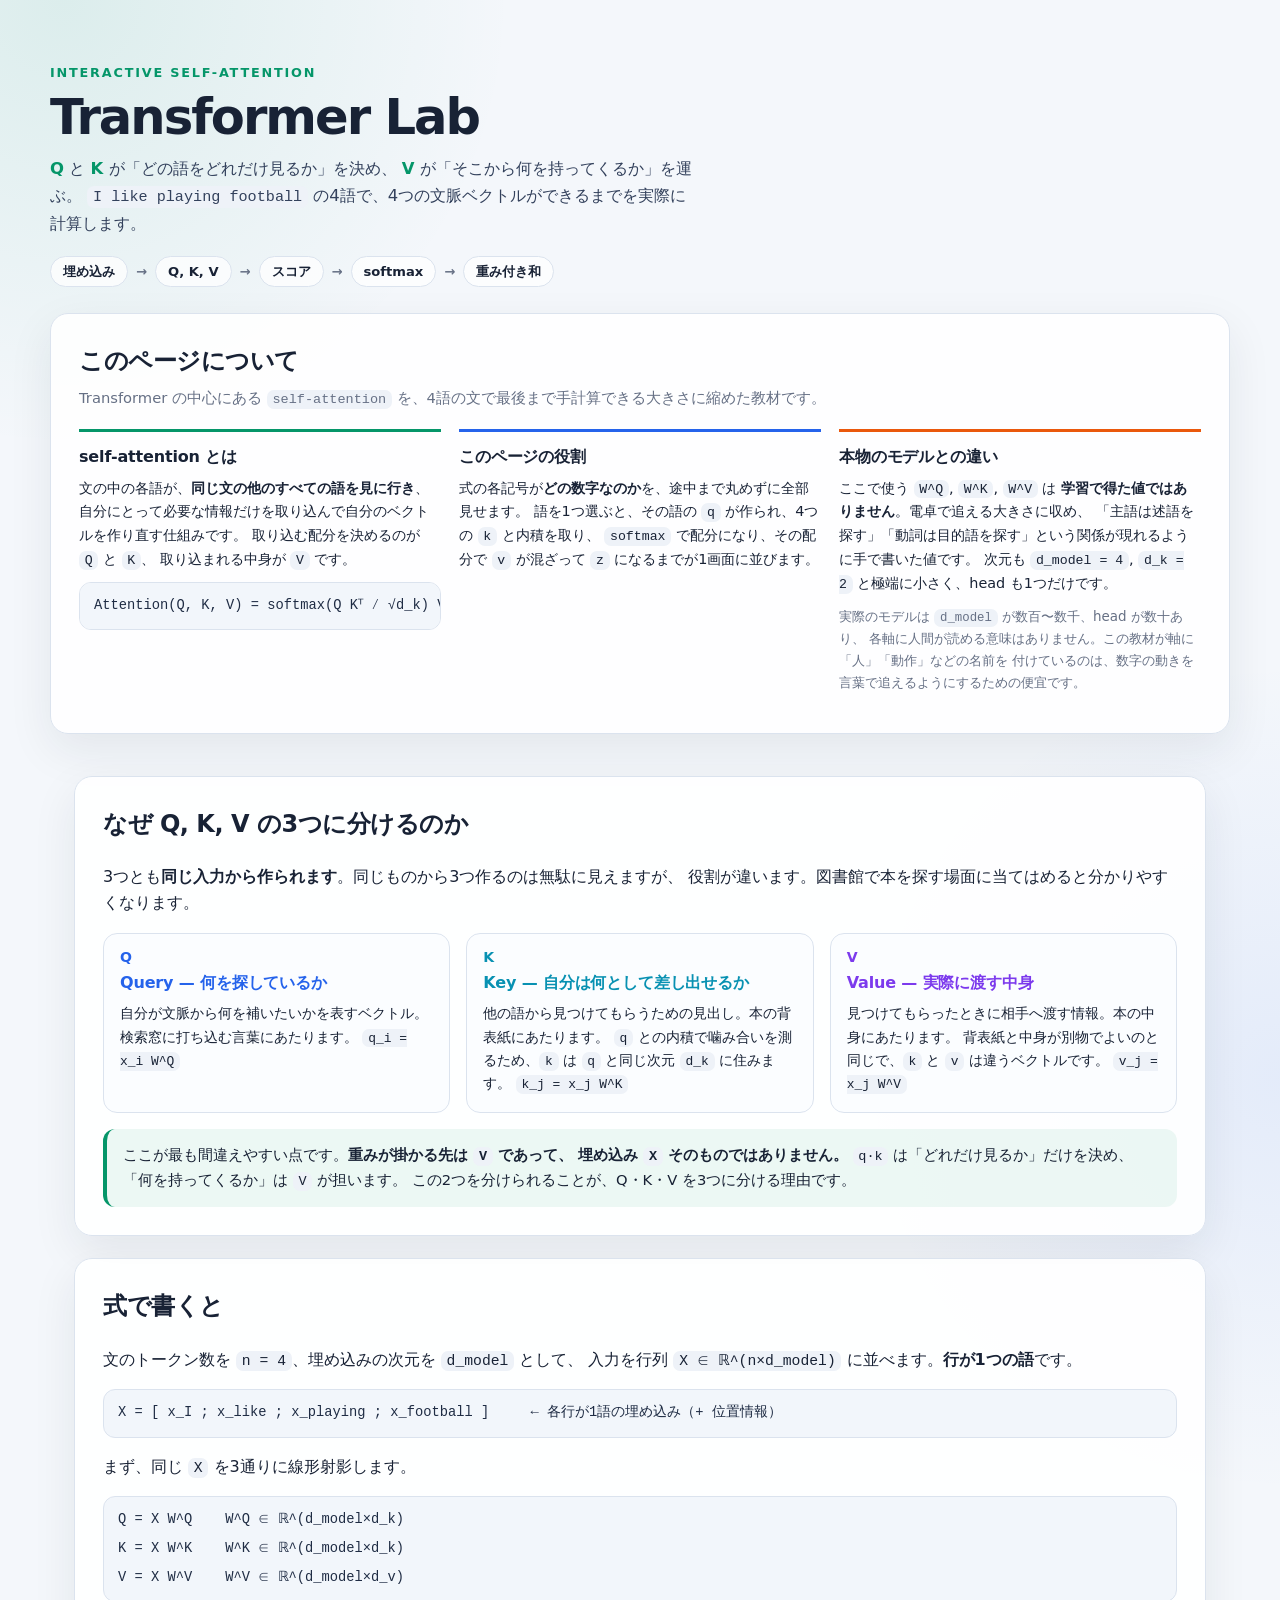
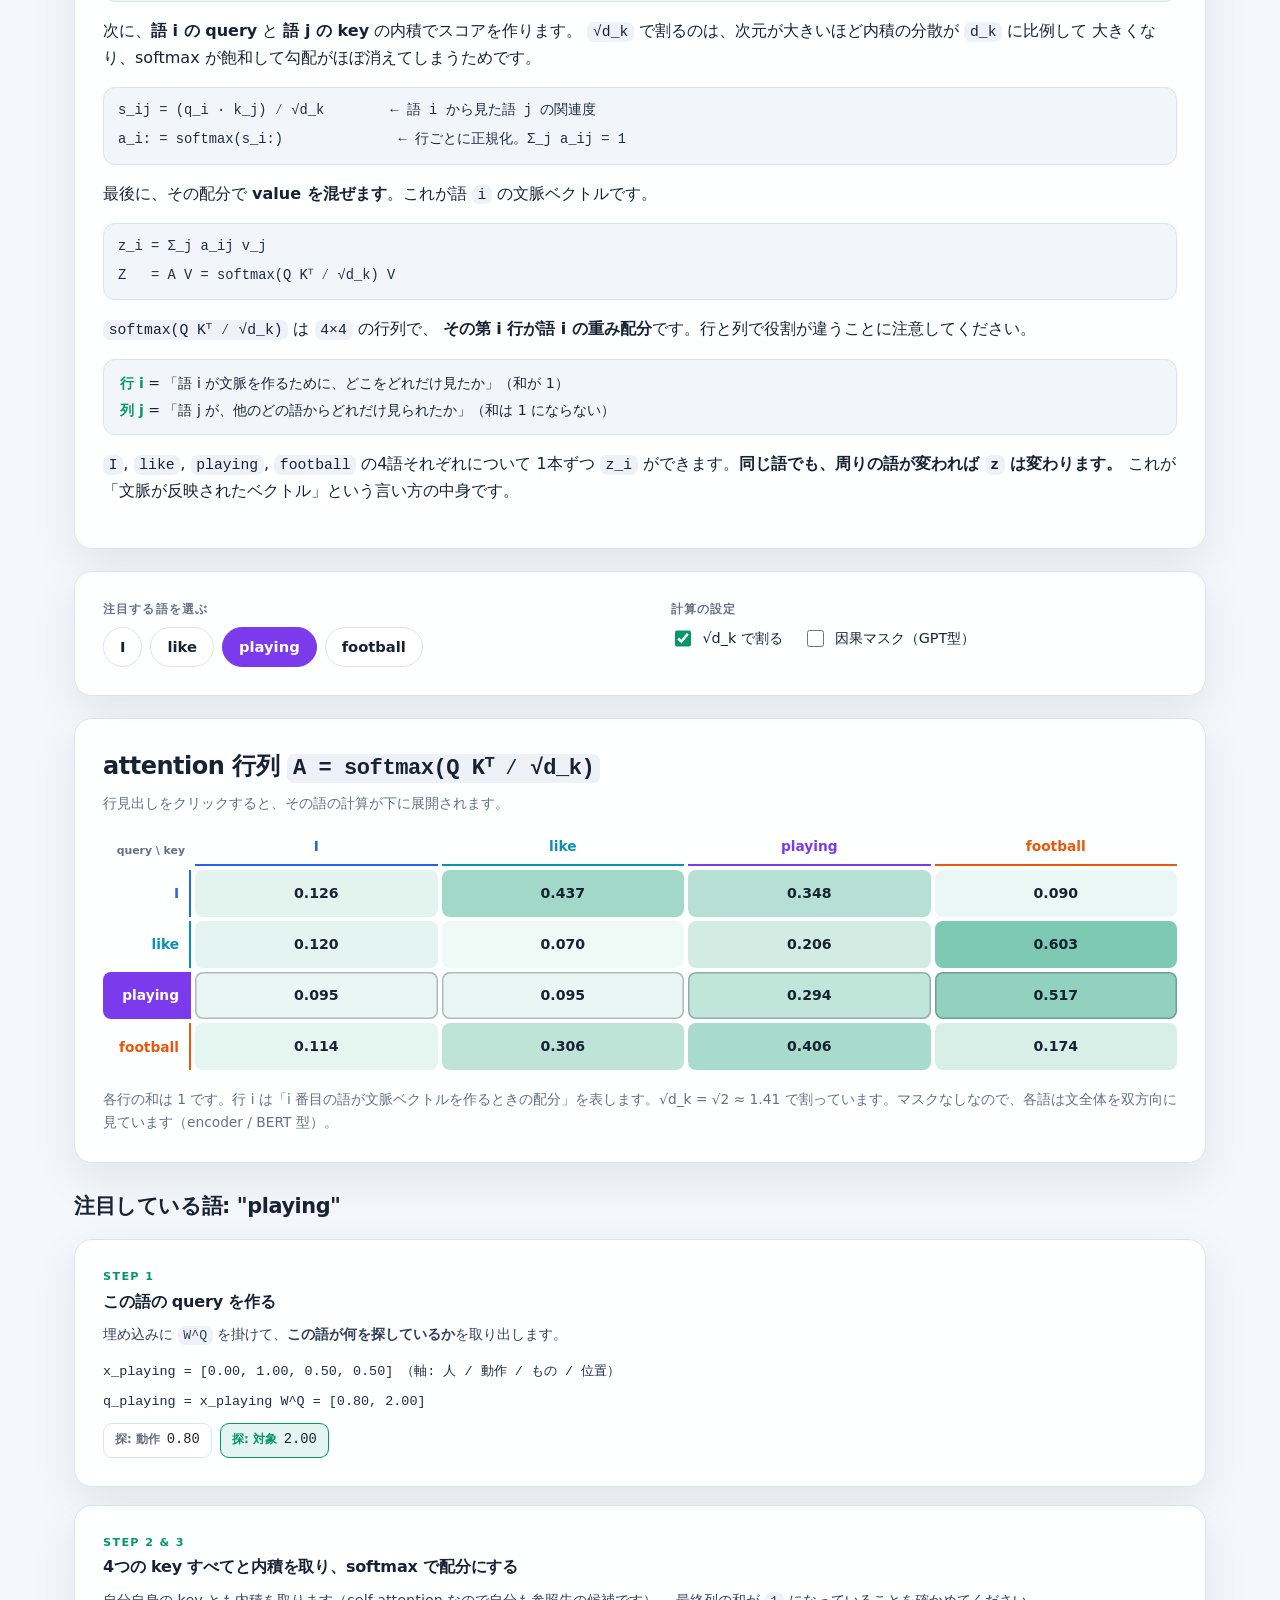
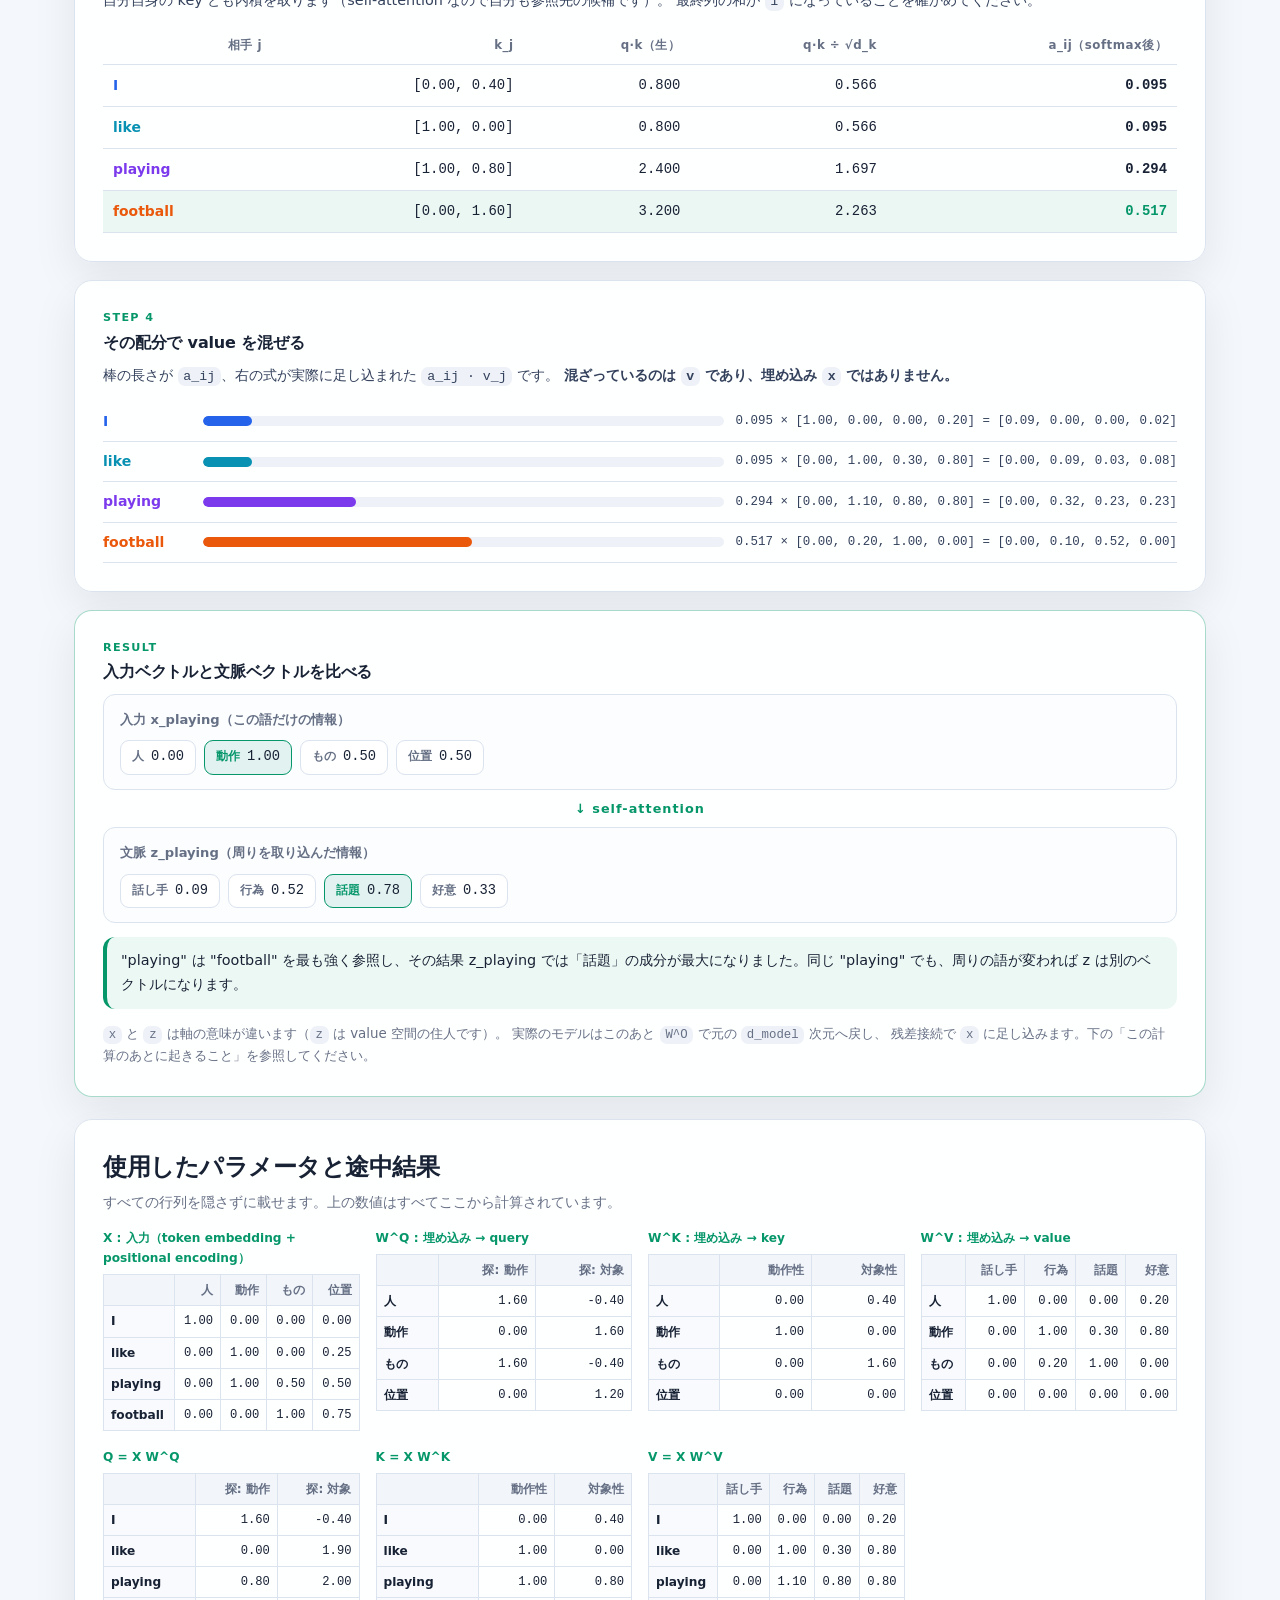
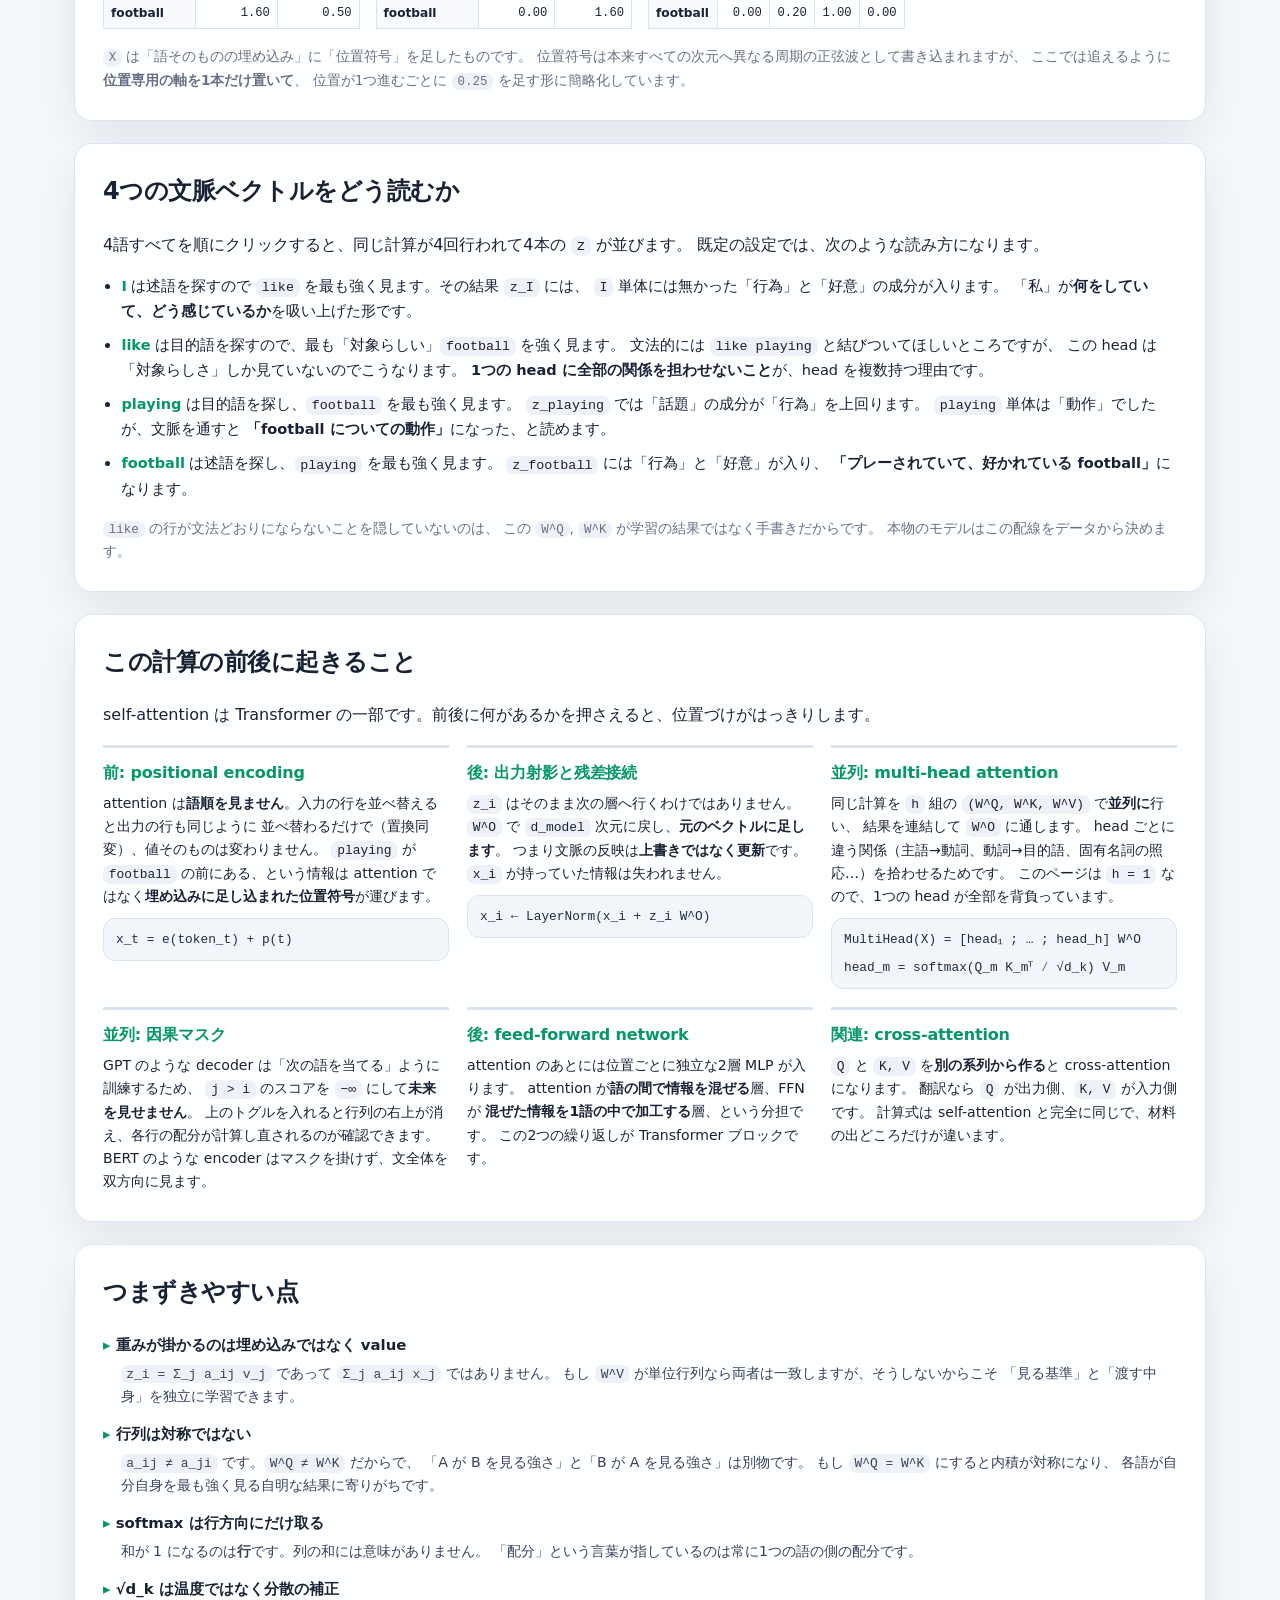
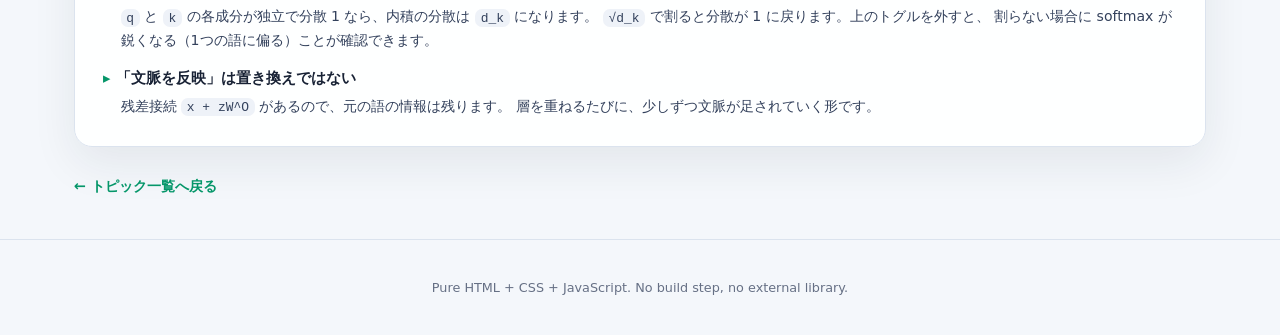
==== transformer-lab/index.html @ 5e6c008c "Create Transformer page" ====
<!doctype html>
<!--
  =============================================================================
  Transformer Lab — ページ構造
  =============================================================================

  【このファイルの目的】
    self-attention の解説文と、数値デモの静的な骨組みを定義する。
    数値・行列・計算はすべて app.js が持ち、このファイルには計算に関わる値を書かない。
    本文中の数式は記号だけを示し、具体的な数字は app.js が流し込む。

  【app.js との対応】
    次の id が app.js の ELEMENT_IDS から参照される。変更する場合は両方を直すこと。

        tokenButtons      注目する語を選ぶボタン列（app.js が生成）
        scaleToggle       √d_k で割るかどうかの切り替え
        maskToggle        因果マスク（GPT型）の切り替え
        attentionMatrix   4×4 の attention 行列
        matrixCaption     行列の読み方（トグルの状態で文面が変わる）
        focusHeadline     いま注目している語の見出し
        queryStep         STEP1 の内容
        scoreTableHead    STEP2/3 の表のうち、割るかどうかで文言が変わる列見出し
        scoreTableBody    STEP2/3 の表の中身
        valueMixing       STEP4 の value 合成
        vectorCompare     入力ベクトルと文脈ベクトルの比較
        resultReading     結果の読み方の1文
        parameterTables   使用したすべての行列の表

  【数式の書き方の規約】
    外部ライブラリを使わない方針のため、KaTeX や MathJax は読み込まない。
    数式は Unicode の添字と <code> で表す。上付きの Q/K/V は W^Q のように
    キャレット記法で書く（Unicode に上付き Q が無いため）。

  【トークン化についての断り】
    実際のトークナイザは "I like playing football." を5トークン以上に分割する
    （句点も1トークン、語によってはサブワードに割れる）。このページは
    self-attention の計算だけに集中するため、4語のトークン列に簡略化している。
  =============================================================================
-->
<html lang="ja">
<head>
  <meta charset="utf-8" />
  <meta name="viewport" content="width=device-width, initial-scale=1" />
  <meta name="description" content="Transformer の self-attention を、I like playing football の4語で Q・K・V から文脈ベクトルまで実際に数値計算して追う教材" />
  <title>Transformer Lab</title>
  <link rel="stylesheet" href="style.css" />
</head>
<body>
  <header class="hero">
    <div class="hero-inner">
      <p class="eyebrow">Interactive Self-Attention</p>
      <h1>Transformer Lab</h1>
      <p class="lead">
        <strong>Q</strong> と <strong>K</strong> が「どの語をどれだけ見るか」を決め、
        <strong>V</strong> が「そこから何を持ってくるか」を運ぶ。
        <code>I like playing football</code> の4語で、4つの文脈ベクトルができるまでを実際に計算します。
      </p>
      <div class="concept-chain" aria-label="計算の流れ">
        <span>埋め込み</span><b>→</b><span>Q, K, V</span><b>→</b><span>スコア</span><b>→</b><span>softmax</span><b>→</b><span>重み付き和</span>
      </div>

      <!--
        このページの位置づけを最初に示す枠。self-attention の定義・本デモの役割・
        本物のモデルとの差（重みが学習済みでないこと）の3点で構成する。
      -->
      <section class="intro card" aria-label="このページについて">
        <h2>このページについて</h2>
        <p class="intro-sub">Transformer の中心にある <code>self-attention</code> を、4語の文で最後まで手計算できる大きさに縮めた教材です。</p>

        <div class="intro-grid">
          <article class="intro-item intro-what">
            <h3>self-attention とは</h3>
            <p>
              文の中の各語が、<strong>同じ文の他のすべての語を見に行き</strong>、
              自分にとって必要な情報だけを取り込んで自分のベクトルを作り直す仕組みです。
              取り込む配分を決めるのが <code>Q</code> と <code>K</code>、
              取り込まれる中身が <code>V</code> です。
            </p>
            <div class="intro-formula">
              <code>Attention(Q, K, V) = softmax(Q Kᵀ ⁄ √d_k) V</code>
            </div>
          </article>

          <article class="intro-item intro-role">
            <h3>このページの役割</h3>
            <p>
              式の各記号が<strong>どの数字なのか</strong>を、途中まで丸めずに全部見せます。
              語を1つ選ぶと、その語の <code>q</code> が作られ、4つの <code>k</code> と内積を取り、
              <code>softmax</code> で配分になり、その配分で <code>v</code> が混ざって
              <code>z</code> になるまでが1画面に並びます。
            </p>
          </article>

          <article class="intro-item intro-caveat">
            <h3>本物のモデルとの違い</h3>
            <p>
              ここで使う <code>W^Q</code>, <code>W^K</code>, <code>W^V</code> は
              <strong>学習で得た値ではありません</strong>。電卓で追える大きさに収め、
              「主語は述語を探す」「動詞は目的語を探す」という関係が現れるように手で書いた値です。
              次元も <code>d_model = 4</code>, <code>d_k = 2</code> と極端に小さく、head も1つだけです。
            </p>
            <p class="intro-note">
              実際のモデルは <code>d_model</code> が数百〜数千、head が数十あり、
              各軸に人間が読める意味はありません。この教材が軸に「人」「動作」などの名前を
              付けているのは、数字の動きを言葉で追えるようにするための便宜です。
            </p>
          </article>
        </div>
      </section>
    </div>
  </header>

  <main class="layout">

    <!-- ================================================================
         1. Q, K, V を3つに分ける理由
         ================================================================ -->
    <section class="card section-qkv">
      <h2>なぜ Q, K, V の3つに分けるのか</h2>
      <p>
        3つとも<strong>同じ入力から作られます</strong>。同じものから3つ作るのは無駄に見えますが、
        役割が違います。図書館で本を探す場面に当てはめると分かりやすくなります。
      </p>
      <div class="role-grid">
        <article class="role role-q">
          <p class="role-symbol">Q</p>
          <h3>Query — 何を探しているか</h3>
          <p>
            自分が文脈から何を補いたいかを表すベクトル。検索窓に打ち込む言葉にあたります。
            <code>q_i = x_i W^Q</code>
          </p>
        </article>
        <article class="role role-k">
          <p class="role-symbol">K</p>
          <h3>Key — 自分は何として差し出せるか</h3>
          <p>
            他の語から見つけてもらうための見出し。本の背表紙にあたります。
            <code>q</code> との内積で噛み合いを測るため、<code>k</code> は <code>q</code> と同じ次元 <code>d_k</code> に住みます。
            <code>k_j = x_j W^K</code>
          </p>
        </article>
        <article class="role role-v">
          <p class="role-symbol">V</p>
          <h3>Value — 実際に渡す中身</h3>
          <p>
            見つけてもらったときに相手へ渡す情報。本の中身にあたります。
            背表紙と中身が別物でよいのと同じで、<code>k</code> と <code>v</code> は違うベクトルです。
            <code>v_j = x_j W^V</code>
          </p>
        </article>
      </div>
      <div class="callout callout-key">
        <p>
          ここが最も間違えやすい点です。<strong>重みが掛かる先は <code>V</code> であって、
          埋め込み <code>X</code> そのものではありません。</strong>
          <code>q·k</code> は「どれだけ見るか」だけを決め、「何を持ってくるか」は <code>V</code> が担います。
          この2つを分けられることが、Q・K・V を3つに分ける理由です。
        </p>
      </div>
    </section>

    <!-- ================================================================
         2. 数式
         ================================================================ -->
    <section class="card section-math">
      <h2>式で書くと</h2>
      <p>
        文のトークン数を <code>n = 4</code>、埋め込みの次元を <code>d_model</code> として、
        入力を行列 <code>X ∈ ℝ^(n×d_model)</code> に並べます。<strong>行が1つの語</strong>です。
      </p>
      <div class="formula-block">
        <code>X = [ x_I ; x_like ; x_playing ; x_football ]     ← 各行が1語の埋め込み（+ 位置情報）</code>
      </div>

      <p>まず、同じ <code>X</code> を3通りに線形射影します。</p>
      <div class="formula-block">
        <code>Q = X W^Q    W^Q ∈ ℝ^(d_model×d_k)</code>
        <code>K = X W^K    W^K ∈ ℝ^(d_model×d_k)</code>
        <code>V = X W^V    W^V ∈ ℝ^(d_model×d_v)</code>
      </div>

      <p>
        次に、<strong>語 i の query</strong> と <strong>語 j の key</strong> の内積でスコアを作ります。
        <code>√d_k</code> で割るのは、次元が大きいほど内積の分散が <code>d_k</code> に比例して
        大きくなり、softmax が飽和して勾配がほぼ消えてしまうためです。
      </p>
      <div class="formula-block">
        <code>s_ij = (q_i · k_j) ⁄ √d_k        ← 語 i から見た語 j の関連度</code>
        <code>a_i: = softmax(s_i:)              ← 行ごとに正規化。Σ_j a_ij = 1</code>
      </div>

      <p>
        最後に、その配分で <strong>value を混ぜます</strong>。これが語 <code>i</code> の文脈ベクトルです。
      </p>
      <div class="formula-block">
        <code>z_i = Σ_j a_ij v_j</code>
        <code>Z   = A V = softmax(Q Kᵀ ⁄ √d_k) V</code>
      </div>

      <p>
        <code>softmax(Q Kᵀ ⁄ √d_k)</code> は <code>4×4</code> の行列で、
        <strong>その第 i 行が語 i の重み配分</strong>です。行と列で役割が違うことに注意してください。
      </p>
      <div class="orientation-note">
        <p><b>行 i</b> = 「語 i が文脈を作るために、どこをどれだけ見たか」（和が 1）</p>
        <p><b>列 j</b> = 「語 j が、他のどの語からどれだけ見られたか」（和は 1 にならない）</p>
      </div>
      <p>
        <code>I</code>, <code>like</code>, <code>playing</code>, <code>football</code> の4語それぞれについて
        1本ずつ <code>z_i</code> ができます。<strong>同じ語でも、周りの語が変われば <code>z</code> は変わります。</strong>
        これが「文脈が反映されたベクトル」という言い方の中身です。
      </p>
    </section>

    <!-- ================================================================
         3. 数値デモ本体
         ================================================================ -->
    <section class="lab-section" aria-label="数値デモ">
      <div class="lab-toolbar card">
        <div class="toolbar-block">
          <p class="toolbar-label">注目する語を選ぶ</p>
          <div class="token-picker" id="tokenButtons" role="group" aria-label="注目する語"></div>
        </div>
        <div class="toolbar-block">
          <p class="toolbar-label">計算の設定</p>
          <div class="switches">
            <!-- 既定は「割る」。app.js の state.useScaling と一致させておく。 -->
            <label class="switch">
              <input type="checkbox" id="scaleToggle" checked />
              <span>√d_k で割る</span>
            </label>
            <label class="switch">
              <input type="checkbox" id="maskToggle" />
              <span>因果マスク（GPT型）</span>
            </label>
          </div>
        </div>
      </div>

      <section class="card matrix-card">
        <div class="card-header">
          <h2>attention 行列 <code>A = softmax(Q Kᵀ ⁄ √d_k)</code></h2>
          <p>行見出しをクリックすると、その語の計算が下に展開されます。</p>
        </div>
        <div class="matrix-scroll">
          <div class="matrix" id="attentionMatrix" aria-label="attention 重み行列。行が query 側の語、列が key 側の語。"></div>
        </div>
        <p class="matrix-caption" id="matrixCaption"></p>
      </section>

      <h2 class="focus-headline" id="focusHeadline"></h2>

      <div class="steps">
        <article class="card step">
          <p class="step-number">STEP 1</p>
          <h3>この語の query を作る</h3>
          <p class="step-lead">埋め込みに <code>W^Q</code> を掛けて、<strong>この語が何を探しているか</strong>を取り出します。</p>
          <div id="queryStep"></div>
        </article>

        <article class="card step">
          <p class="step-number">STEP 2 &amp; 3</p>
          <h3>4つの key すべてと内積を取り、softmax で配分にする</h3>
          <p class="step-lead">
            自分自身の key とも内積を取ります（self-attention なので自分も参照先の候補です）。
            最終列の和が <code>1</code> になっていることを確かめてください。
          </p>
          <div class="table-scroll">
            <table class="score-table">
              <thead>
                <tr>
                  <th scope="col">相手 j</th>
                  <th scope="col">k_j</th>
                  <th scope="col">q·k（生）</th>
                  <th scope="col" id="scoreTableHead">q·k ÷ √d_k</th>
                  <th scope="col">a_ij（softmax後）</th>
                </tr>
              </thead>
              <tbody id="scoreTableBody"></tbody>
            </table>
          </div>
        </article>

        <article class="card step">
          <p class="step-number">STEP 4</p>
          <h3>その配分で value を混ぜる</h3>
          <p class="step-lead">
            棒の長さが <code>a_ij</code>、右の式が実際に足し込まれた <code>a_ij · v_j</code> です。
            <strong>混ざっているのは <code>v</code> であり、埋め込み <code>x</code> ではありません。</strong>
          </p>
          <div id="valueMixing"></div>
        </article>

        <article class="card step step-result">
          <p class="step-number">RESULT</p>
          <h3>入力ベクトルと文脈ベクトルを比べる</h3>
          <div id="vectorCompare"></div>
          <p class="result-reading" id="resultReading"></p>
          <p class="step-note">
            <code>x</code> と <code>z</code> は軸の意味が違います（<code>z</code> は value 空間の住人です）。
            実際のモデルはこのあと <code>W^O</code> で元の <code>d_model</code> 次元へ戻し、
            残差接続で <code>x</code> に足し込みます。下の「この計算のあとに起きること」を参照してください。
          </p>
        </article>
      </div>

      <section class="card params-card">
        <div class="card-header">
          <h2>使用したパラメータと途中結果</h2>
          <p>すべての行列を隠さずに載せます。上の数値はすべてここから計算されています。</p>
        </div>
        <div id="parameterTables" class="param-tables"></div>
        <p class="params-note">
          <code>X</code> は「語そのものの埋め込み」に「位置符号」を足したものです。
          位置符号は本来すべての次元へ異なる周期の正弦波として書き込まれますが、
          ここでは追えるように<strong>位置専用の軸を1本だけ置いて</strong>、
          位置が1つ進むごとに <code>0.25</code> を足す形に簡略化しています。
        </p>
      </section>
    </section>

    <!-- ================================================================
         4. 4語ぶんの読み方
         ================================================================ -->
    <section class="card section-reading">
      <h2>4つの文脈ベクトルをどう読むか</h2>
      <p>
        4語すべてを順にクリックすると、同じ計算が4回行われて4本の <code>z</code> が並びます。
        既定の設定では、次のような読み方になります。
      </p>
      <ul class="reading-list">
        <li><b>I</b> は述語を探すので <code>like</code> を最も強く見ます。その結果 <code>z_I</code> には、
          <code>I</code> 単体には無かった「行為」と「好意」の成分が入ります。
          「私」が<strong>何をしていて、どう感じているか</strong>を吸い上げた形です。</li>
        <li><b>like</b> は目的語を探すので、最も「対象らしい」<code>football</code> を強く見ます。
          文法的には <code>like playing</code> と結びついてほしいところですが、
          この head は「対象らしさ」しか見ていないのでこうなります。
          <strong>1つの head に全部の関係を担わせないこと</strong>が、head を複数持つ理由です。</li>
        <li><b>playing</b> は目的語を探し、<code>football</code> を最も強く見ます。
          <code>z_playing</code> では「話題」の成分が「行為」を上回ります。
          <code>playing</code> 単体は「動作」でしたが、文脈を通すと
          <strong>「football についての動作」</strong>になった、と読めます。</li>
        <li><b>football</b> は述語を探し、<code>playing</code> を最も強く見ます。
          <code>z_football</code> には「行為」と「好意」が入り、
          <strong>「プレーされていて、好かれている football」</strong>になります。</li>
      </ul>
      <p class="reading-note">
        <code>like</code> の行が文法どおりにならないことを隠していないのは、
        この <code>W^Q</code>, <code>W^K</code> が学習の結果ではなく手書きだからです。
        本物のモデルはこの配線をデータから決めます。
      </p>
    </section>

    <!-- ================================================================
         5. 前後にあるもの
         ================================================================ -->
    <section class="card section-context">
      <h2>この計算の前後に起きること</h2>
      <p>self-attention は Transformer の一部です。前後に何があるかを押さえると、位置づけがはっきりします。</p>

      <div class="context-grid">
        <article class="context-item">
          <h3>前: positional encoding</h3>
          <p>
            attention は<strong>語順を見ません</strong>。入力の行を並べ替えると出力の行も同じように
            並べ替わるだけで（置換同変）、値そのものは変わりません。
            <code>playing</code> が <code>football</code> の前にある、という情報は
            attention ではなく<strong>埋め込みに足し込まれた位置符号</strong>が運びます。
          </p>
          <div class="formula-block small">
            <code>x_t = e(token_t) + p(t)</code>
          </div>
        </article>

        <article class="context-item">
          <h3>後: 出力射影と残差接続</h3>
          <p>
            <code>z_i</code> はそのまま次の層へ行くわけではありません。<code>W^O</code> で
            <code>d_model</code> 次元に戻し、<strong>元のベクトルに足します</strong>。
            つまり文脈の反映は<strong>上書きではなく更新</strong>です。
            <code>x_i</code> が持っていた情報は失われません。
          </p>
          <div class="formula-block small">
            <code>x_i ← LayerNorm(x_i + z_i W^O)</code>
          </div>
        </article>

        <article class="context-item">
          <h3>並列: multi-head attention</h3>
          <p>
            同じ計算を <code>h</code> 組の <code>(W^Q, W^K, W^V)</code> で<strong>並列に</strong>行い、
            結果を連結して <code>W^O</code> に通します。
            head ごとに違う関係（主語→動詞、動詞→目的語、固有名詞の照応…）を拾わせるためです。
            このページは <code>h = 1</code> なので、1つの head が全部を背負っています。
          </p>
          <div class="formula-block small">
            <code>MultiHead(X) = [head₁ ; … ; head_h] W^O</code>
            <code>head_m = softmax(Q_m K_mᵀ ⁄ √d_k) V_m</code>
          </div>
        </article>

        <article class="context-item">
          <h3>並列: 因果マスク</h3>
          <p>
            GPT のような decoder は「次の語を当てる」ように訓練するため、
            <code>j &gt; i</code> のスコアを <code>−∞</code> にして<strong>未来を見せません</strong>。
            上のトグルを入れると行列の右上が消え、各行の配分が計算し直されるのが確認できます。
            BERT のような encoder はマスクを掛けず、文全体を双方向に見ます。
          </p>
        </article>

        <article class="context-item">
          <h3>後: feed-forward network</h3>
          <p>
            attention のあとには位置ごとに独立な2層 MLP が入ります。
            attention が<strong>語の間で情報を混ぜる</strong>層、FFN が
            <strong>混ぜた情報を1語の中で加工する</strong>層、という分担です。
            この2つの繰り返しが Transformer ブロックです。
          </p>
        </article>

        <article class="context-item">
          <h3>関連: cross-attention</h3>
          <p>
            <code>Q</code> と <code>K, V</code> を<strong>別の系列から作る</strong>と cross-attention になります。
            翻訳なら <code>Q</code> が出力側、<code>K, V</code> が入力側です。
            計算式は self-attention と完全に同じで、材料の出どころだけが違います。
          </p>
        </article>
      </div>
    </section>

    <!-- ================================================================
         6. つまずきやすい点
         ================================================================ -->
    <section class="card section-pitfalls">
      <h2>つまずきやすい点</h2>
      <dl class="pitfall-list">
        <dt>重みが掛かるのは埋め込みではなく value</dt>
        <dd><code>z_i = Σ_j a_ij v_j</code> であって <code>Σ_j a_ij x_j</code> ではありません。
          もし <code>W^V</code> が単位行列なら両者は一致しますが、そうしないからこそ
          「見る基準」と「渡す中身」を独立に学習できます。</dd>

        <dt>行列は対称ではない</dt>
        <dd><code>a_ij ≠ a_ji</code> です。<code>W^Q ≠ W^K</code> だからで、
          「A が B を見る強さ」と「B が A を見る強さ」は別物です。
          もし <code>W^Q = W^K</code> にすると内積が対称になり、
          各語が自分自身を最も強く見る自明な結果に寄りがちです。</dd>

        <dt>softmax は行方向にだけ取る</dt>
        <dd>和が 1 になるのは<strong>行</strong>です。列の和には意味がありません。
          「配分」という言葉が指しているのは常に1つの語の側の配分です。</dd>

        <dt>√d_k は温度ではなく分散の補正</dt>
        <dd><code>q</code> と <code>k</code> の各成分が独立で分散 1 なら、内積の分散は <code>d_k</code> になります。
          <code>√d_k</code> で割ると分散が 1 に戻ります。上のトグルを外すと、
          割らない場合に softmax が鋭くなる（1つの語に偏る）ことが確認できます。</dd>

        <dt>「文脈を反映」は置き換えではない</dt>
        <dd>残差接続 <code>x + zW^O</code> があるので、元の語の情報は残ります。
          層を重ねるたびに、少しずつ文脈が足されていく形です。</dd>
      </dl>
    </section>

    <nav class="back-nav" aria-label="ナビゲーション">
      <a href="../">← トピック一覧へ戻る</a>
    </nav>
  </main>

  <footer>
    <p>Pure HTML + CSS + JavaScript. No build step, no external library.</p>
  </footer>

  <script src="app.js"></script>
</body>
</html>
---- transformer-lab/style.css ----
/*
 * =============================================================================
 * Transformer Lab — ページ全体のスタイル
 * =============================================================================
 *
 * 【このファイルの目的】
 *   解説カード、attention 行列、計算ステップ、パラメータ表のレイアウトと配色を
 *   定義する。数値そのものには関与しない（数値は app.js が入れる）。
 *
 * 【配色の規約】
 *   :root のカスタムプロパティは他のページと同じ値を定義している。共通ファイルへ
 *   切り出さず意図的に重複させているのは、ラボごとに完結させてページ間で見た目が
 *   壊し合わないようにするためである。
 *
 *   このラボの主色は --green で、トップページの .entry-transformer に与えた
 *   アクセント色と一致させている。
 *
 *   トークン4語の色は app.js の TOKEN_COLORS が持っており、要素ごとに
 *   --token-color としてインラインで注入される。Q/K/V の3役はそれぞれ
 *   --blue / --cyan / --violet に対応させ、本文中でも同じ色で参照する。
 *
 * 【attention 行列の作り】
 *   .matrix は (1 + トークン数) 列の CSS Grid。列数は app.js が --token-count を
 *   立てて決める。各セルの濃さは --fill（0〜1 の attention 重み）で、
 *   rgba() のアルファに直接差し込んでいる。alpha に係数 .85 を掛けているのは、
 *   最大値のセルでも文字が黒のまま読めるようにするため。
 *
 * 【レイアウトの構造】
 *   .layout は1カラムの縦積み。行列と表は横スクロール可能なラッパ
 *   （.matrix-scroll / .table-scroll）で包み、狭い画面でページ全体が
 *   横スクロールするのを防いでいる。
 *
 * 【ブレークポイント】
 *   980px : 解説の3カラムグリッドを2カラムへ。
 *   720px : すべて1カラム。ツールバーを縦積みにする。
 *   520px : 数式と行列の文字を一段小さくする。
 * =============================================================================
 */

:root {
  --bg: #f4f7fb;
  --paper: rgba(255,255,255,.9);
  --ink: #182235;
  --muted: #667085;
  --line: #dbe3ee;
  --blue: #2563eb;
  --cyan: #0891b2;
  --violet: #7c3aed;
  --green: #059669;
  --orange: #ea580c;
  --shadow: 0 16px 45px rgba(31, 41, 55, .08);

  /* 行列セルの塗りに使う主色を RGB 成分で持つ。rgba() のアルファへ --fill を差し込むため。 */
  --green-rgb: 5, 150, 105;
}

* { box-sizing: border-box; }
html { scroll-behavior: smooth; }
body {
  margin: 0;
  color: var(--ink);
  background:
    radial-gradient(circle at 5% 0%, rgba(5,150,105,.10), transparent 28rem),
    radial-gradient(circle at 100% 16%, rgba(37,99,235,.08), transparent 26rem),
    var(--bg);
  font-family: Inter, ui-sans-serif, system-ui, -apple-system, BlinkMacSystemFont, "Segoe UI", "Noto Sans JP", sans-serif;
  line-height: 1.65;
}

button, input { font: inherit; }
code {
  font-family: "SFMono-Regular", Consolas, "Liberation Mono", monospace;
  background: #eef2f8;
  border-radius: 7px;
  padding: .12rem .36rem;
  font-size: .92em;
}
h2 { font-size: clamp(1.2rem, 2.5vw, 1.5rem); letter-spacing: -.02em; }
h3 { font-size: 1rem; letter-spacing: -.01em; }

/* ---- ヒーロー ---------------------------------------------------------- */
.hero { padding: 62px 24px 28px; }
.hero-inner { max-width: 1180px; margin: 0 auto; }
.eyebrow {
  margin: 0 0 8px;
  color: var(--green);
  font-size: .8rem;
  font-weight: 800;
  letter-spacing: .14em;
  text-transform: uppercase;
}
.hero h1 {
  margin: 0 0 12px;
  font-size: clamp(2rem, 5vw, 3.1rem);
  letter-spacing: -.04em;
  line-height: 1.05;
}
.lead { margin: 0 0 18px; max-width: 62ch; color: #33415c; font-size: 1.03rem; }
.lead strong { color: var(--green); }

.concept-chain {
  display: flex;
  flex-wrap: wrap;
  align-items: center;
  gap: 8px;
  margin-bottom: 26px;
  font-size: .82rem;
  font-weight: 700;
}
.concept-chain span {
  padding: 4px 12px;
  border: 1px solid var(--line);
  border-radius: 999px;
  background: rgba(255,255,255,.75);
}
.concept-chain b { color: var(--muted); }

/* ---- カード共通 -------------------------------------------------------- */
.card {
  background: var(--paper);
  border: 1px solid var(--line);
  border-radius: 18px;
  box-shadow: var(--shadow);
  padding: clamp(18px, 2.6vw, 28px);
}
.card > h2:first-child { margin-top: 0; }
.card-header { margin-bottom: 14px; }
.card-header h2 { margin: 0 0 4px; }
.card-header p { margin: 0; color: var(--muted); font-size: .88rem; }

/* ---- 冒頭の紹介枠 ------------------------------------------------------ */
.intro { margin-bottom: 6px; }
.intro h2 { margin: 0 0 4px; }
.intro-sub { margin: 0 0 18px; color: var(--muted); font-size: .92rem; }
.intro-grid {
  display: grid;
  grid-template-columns: repeat(3, minmax(0, 1fr));
  gap: 18px;
}
.intro-item { border-top: 3px solid var(--line); padding-top: 12px; }
.intro-what { border-top-color: var(--green); }
.intro-role { border-top-color: var(--blue); }
.intro-caveat { border-top-color: var(--orange); }
.intro-item h3 { margin: 0 0 6px; }
.intro-item p { margin: 0 0 10px; font-size: .9rem; }
.intro-note { color: var(--muted); font-size: .84rem !important; }

.intro-formula, .formula-block {
  display: flex;
  flex-direction: column;
  gap: 6px;
  padding: 12px 14px;
  border-radius: 12px;
  background: #f2f6fb;
  border: 1px solid var(--line);
  overflow-x: auto;
}
.intro-formula code, .formula-block code {
  background: none;
  padding: 0;
  white-space: pre;
  font-size: .86rem;
  color: #1f2c44;
}
.formula-block { margin: 12px 0 16px; }
.formula-block.small { margin: 10px 0 0; padding: 10px 12px; }
.formula-block.small code { font-size: .8rem; }

/* ---- 本体レイアウト ---------------------------------------------------- */
.layout {
  max-width: 1180px;
  margin: 0 auto;
  padding: 8px 24px 40px;
  display: flex;
  flex-direction: column;
  gap: 22px;
}

/* ---- Q / K / V の3役 --------------------------------------------------- */
.role-grid {
  display: grid;
  grid-template-columns: repeat(3, minmax(0, 1fr));
  gap: 16px;
  margin: 16px 0;
}
.role {
  padding: 16px;
  border-radius: 14px;
  border: 1px solid var(--line);
  background: #fbfdff;
}
.role-symbol {
  margin: 0;
  font-size: 1.6rem;
  font-weight: 800;
  line-height: 1;
  color: var(--role-color, var(--muted));
}
.role-q { --role-color: var(--blue); }
.role-k { --role-color: var(--cyan); }
.role-v { --role-color: var(--violet); }
.role h3 { margin: 6px 0 6px; color: var(--role-color); }
.role p { margin: 0; font-size: .88rem; }

.callout {
  padding: 14px 16px;
  border-radius: 12px;
  border-left: 4px solid var(--green);
  background: rgba(5,150,105,.07);
}
.callout p { margin: 0; font-size: .92rem; }

.orientation-note {
  display: grid;
  gap: 4px;
  padding: 12px 16px;
  margin: 4px 0 14px;
  border-radius: 12px;
  background: #f2f6fb;
  border: 1px solid var(--line);
}
.orientation-note p { margin: 0; font-size: .88rem; }
.orientation-note b { color: var(--green); }

/* ---- 数値デモのツールバー ---------------------------------------------- */
.lab-section { display: flex; flex-direction: column; gap: 22px; }
.lab-toolbar {
  display: flex;
  flex-wrap: wrap;
  gap: 22px 46px;
  align-items: flex-start;
}
/* 2つのブロック（語の選択・計算の設定）を、狭幅では折り返して縦に積ませる */
.toolbar-block { flex: 1 1 auto; min-width: min(100%, 15rem); }
.toolbar-label {
  margin: 0 0 8px;
  font-size: .72rem;
  font-weight: 800;
  letter-spacing: .1em;
  color: var(--muted);
  text-transform: uppercase;
}
.token-picker { display: flex; flex-wrap: wrap; gap: 8px; }
.token-button {
  padding: 7px 16px;
  border-radius: 999px;
  border: 1.5px solid var(--line);
  background: #fff;
  color: var(--ink);
  font-weight: 700;
  font-size: .92rem;
  cursor: pointer;
  transition: border-color .2s ease, background .2s ease, color .2s ease;
}
.token-button:hover { border-color: var(--token-color); }
.token-button.is-active {
  border-color: var(--token-color);
  background: var(--token-color);
  color: #fff;
}
.token-button:focus-visible { outline: 2px solid var(--token-color); outline-offset: 3px; }

.switches { display: flex; flex-wrap: wrap; gap: 8px 20px; }
.switch { display: inline-flex; align-items: center; gap: 8px; font-size: .9rem; cursor: pointer; }
.switch input { accent-color: var(--green); width: 1.05rem; height: 1.05rem; }

/* ---- attention 行列 ---------------------------------------------------- */
.matrix-scroll { overflow-x: auto; padding-bottom: 4px; }
.matrix {
  display: grid;
  /* 左端は行見出しの列。残りはトークン数ぶんの等幅列。 */
  grid-template-columns: minmax(5.5rem, auto) repeat(var(--token-count, 4), minmax(5rem, 1fr));
  gap: 4px;
  min-width: 32rem;
}
.matrix-corner {
  font-size: .68rem;
  font-weight: 700;
  color: var(--muted);
  display: flex;
  align-items: flex-end;
  justify-content: flex-end;
  padding: 0 6px 6px 0;
}
.matrix-head {
  padding: 6px 4px;
  text-align: center;
  font-weight: 800;
  font-size: .86rem;
  color: var(--token-color);
  border-bottom: 2px solid var(--token-color);
}
.matrix-row-head {
  display: flex;
  align-items: center;
  justify-content: flex-end;
  gap: 6px;
  padding: 8px 10px;
  border: none;
  border-right: 2px solid var(--token-color);
  background: none;
  color: var(--token-color);
  font-weight: 800;
  font-size: .86rem;
  cursor: pointer;
  border-radius: 8px 0 0 8px;
  transition: background .2s ease;
}
.matrix-row-head:hover { background: rgba(0,0,0,.04); }
.matrix-row-head.is-active { background: var(--token-color); color: #fff; }
.matrix-row-head:focus-visible { outline: 2px solid var(--token-color); outline-offset: 2px; }

.matrix-cell {
  display: flex;
  align-items: center;
  justify-content: center;
  padding: 12px 4px;
  border-radius: 8px;
  font-variant-numeric: tabular-nums;
  font-size: .88rem;
  font-weight: 600;
  /* --fill は 0〜1 の attention 重み。.85 を掛けて最大でも文字が読める濃さに抑える。 */
  background: rgba(var(--green-rgb), calc(var(--fill, 0) * .85));
  transition: background .25s ease;
}
.matrix-cell.in-focus-row { box-shadow: inset 0 0 0 1.5px rgba(24,34,53,.28); }
.matrix-cell.is-masked { background: repeating-linear-gradient(45deg, #eef2f8, #eef2f8 5px, #e3e9f2 5px, #e3e9f2 10px); color: #9aa4b2; }
.matrix-caption { margin: 14px 0 0; color: var(--muted); font-size: .86rem; }

/* ---- 計算ステップ ------------------------------------------------------ */
.focus-headline {
  margin: 4px 0 -6px;
  font-size: clamp(1.05rem, 2.4vw, 1.3rem);
}
.steps { display: flex; flex-direction: column; gap: 18px; }
.step-number {
  margin: 0 0 2px;
  font-size: .7rem;
  font-weight: 800;
  letter-spacing: .12em;
  color: var(--green);
}
.step h3 { margin: 0 0 8px; }
.step-lead { margin: 0 0 14px; font-size: .9rem; color: #33415c; }
.step-note { margin: 14px 0 0; font-size: .84rem; color: var(--muted); }
.step-result { border-color: rgba(5,150,105,.35); }

.step-formula {
  margin: 0 0 8px;
  font-family: "SFMono-Regular", Consolas, "Liberation Mono", monospace;
  font-size: .84rem;
  color: #1f2c44;
  overflow-x: auto;
  white-space: nowrap;
}

/* ---- 軸ラベル付きベクトル表示 ------------------------------------------ */
.vector-chips { display: flex; flex-wrap: wrap; gap: 8px; margin-top: 10px; }
.chip {
  display: inline-flex;
  align-items: baseline;
  gap: 7px;
  padding: 5px 11px;
  border-radius: 9px;
  border: 1px solid var(--line);
  background: #fff;
}
.chip-label { font-size: .74rem; font-weight: 700; color: var(--muted); }
.chip-value { font-family: "SFMono-Regular", Consolas, monospace; font-size: .86rem; font-variant-numeric: tabular-nums; }
.chip.is-peak { border-color: var(--green); background: rgba(5,150,105,.1); }
.chip.is-peak .chip-label { color: var(--green); }

/* ---- スコアの表 -------------------------------------------------------- */
.table-scroll { overflow-x: auto; }
.score-table { width: 100%; border-collapse: collapse; min-width: 34rem; }
.score-table th, .score-table td {
  padding: 9px 10px;
  text-align: right;
  border-bottom: 1px solid var(--line);
  font-variant-numeric: tabular-nums;
  font-size: .87rem;
}
.score-table thead th {
  text-align: right;
  font-size: .74rem;
  font-weight: 800;
  letter-spacing: .04em;
  color: var(--muted);
  white-space: nowrap;
}
.score-table td { font-family: "SFMono-Regular", Consolas, monospace; }
.score-token {
  text-align: left !important;
  font-weight: 800;
  color: var(--token-color);
}
.score-weight { font-weight: 800; }
.score-table tr.is-top { background: rgba(5,150,105,.08); }
.score-table tr.is-top .score-weight { color: var(--green); }

/* ---- value の合成 ------------------------------------------------------ */
.mix-row {
  display: grid;
  grid-template-columns: 5.5rem minmax(4rem, 1fr) auto;
  align-items: center;
  gap: 12px;
  padding: 8px 0;
  border-bottom: 1px solid var(--line);
}
.mix-token { font-weight: 800; font-size: .88rem; color: var(--token-color); }
.mix-bar { display: block; height: 10px; border-radius: 999px; background: #eef2f8; overflow: hidden; }
.mix-bar-fill { display: block; height: 100%; border-radius: 999px; background: var(--token-color); }
.mix-vector {
  background: none;
  padding: 0;
  font-size: .78rem;
  color: #33415c;
  white-space: nowrap;
}

/* ---- 入力と文脈の比較 -------------------------------------------------- */
.compare-block { padding: 14px 16px; border-radius: 12px; border: 1px solid var(--line); background: #fbfdff; }
.compare-title { margin: 0; font-size: .82rem; font-weight: 800; color: var(--muted); }
.compare-arrow {
  padding: 8px 0;
  text-align: center;
  font-size: .8rem;
  font-weight: 800;
  letter-spacing: .08em;
  color: var(--green);
}
.result-reading {
  margin: 14px 0 0;
  padding: 12px 14px;
  border-radius: 12px;
  border-left: 4px solid var(--green);
  background: rgba(5,150,105,.07);
  font-size: .9rem;
}

/* ---- パラメータ表 ------------------------------------------------------ */
.param-tables {
  display: grid;
  grid-template-columns: repeat(auto-fit, minmax(min(100%, 16rem), 1fr));
  gap: 16px;
}
.param-table { margin: 0; }
.param-table figcaption {
  margin-bottom: 6px;
  font-size: .76rem;
  font-weight: 800;
  color: var(--green);
}
.param-table table { width: 100%; border-collapse: collapse; }
.param-table th, .param-table td {
  padding: 5px 7px;
  border: 1px solid var(--line);
  font-size: .76rem;
  text-align: right;
  font-variant-numeric: tabular-nums;
}
.param-table thead th { background: #f2f6fb; font-weight: 700; color: var(--muted); white-space: nowrap; }
.param-table tbody th { text-align: left; font-weight: 700; background: #f8fafd; white-space: nowrap; }
.param-table td { font-family: "SFMono-Regular", Consolas, monospace; }
.params-note { margin: 16px 0 0; color: var(--muted); font-size: .85rem; }

/* ---- 読み方リスト ------------------------------------------------------ */
.reading-list { margin: 14px 0 0; padding-left: 1.15rem; display: grid; gap: 10px; }
.reading-list li { font-size: .91rem; }
.reading-list b { color: var(--green); }
.reading-note { margin: 16px 0 0; color: var(--muted); font-size: .85rem; }

/* ---- 前後にあるもの ---------------------------------------------------- */
.context-grid {
  display: grid;
  grid-template-columns: repeat(3, minmax(0, 1fr));
  gap: 18px;
  margin-top: 16px;
}
.context-item { padding-top: 12px; border-top: 3px solid var(--line); }
.context-item h3 { margin: 0 0 6px; color: var(--green); }
.context-item p { margin: 0; font-size: .88rem; }

/* ---- つまずきやすい点 -------------------------------------------------- */
.pitfall-list { margin: 14px 0 0; }
.pitfall-list dt {
  margin-top: 14px;
  font-weight: 800;
  font-size: .93rem;
  color: var(--ink);
}
.pitfall-list dt::before { content: "▸ "; color: var(--green); }
.pitfall-list dd { margin: 4px 0 0 1.1rem; font-size: .88rem; color: #33415c; }

/* ---- ナビゲーションとフッタ -------------------------------------------- */
.back-nav { padding: 4px 0 0; }
.back-nav a { color: var(--green); font-weight: 700; font-size: .9rem; text-decoration: none; }
.back-nav a:hover { text-decoration: underline; }
footer {
  padding: 24px;
  text-align: center;
  color: var(--muted);
  font-size: .8rem;
  border-top: 1px solid var(--line);
}

/* ---- レスポンシブ ------------------------------------------------------ */
@media (max-width: 980px) {
  .intro-grid, .role-grid, .context-grid { grid-template-columns: repeat(2, minmax(0, 1fr)); }
}
@media (max-width: 720px) {
  .hero { padding: 40px 18px 20px; }
  .layout { padding: 8px 18px 32px; }
  .intro-grid, .role-grid, .context-grid { grid-template-columns: 1fr; }
  .lab-toolbar { flex-direction: column; gap: 18px; }
  .mix-row { grid-template-columns: 1fr; gap: 6px; }
  .mix-vector { white-space: normal; }
}
@media (max-width: 520px) {
  .intro-formula code, .formula-block code { font-size: .76rem; }
  .matrix { min-width: 26rem; gap: 3px; }
  .matrix-cell { padding: 10px 2px; font-size: .8rem; }
}

/* アニメーションを望まない環境では色や幅の遷移を止める */
@media (prefers-reduced-motion: reduce) {
  html { scroll-behavior: auto; }
  .matrix-cell, .token-button, .matrix-row-head { transition: none; }
}
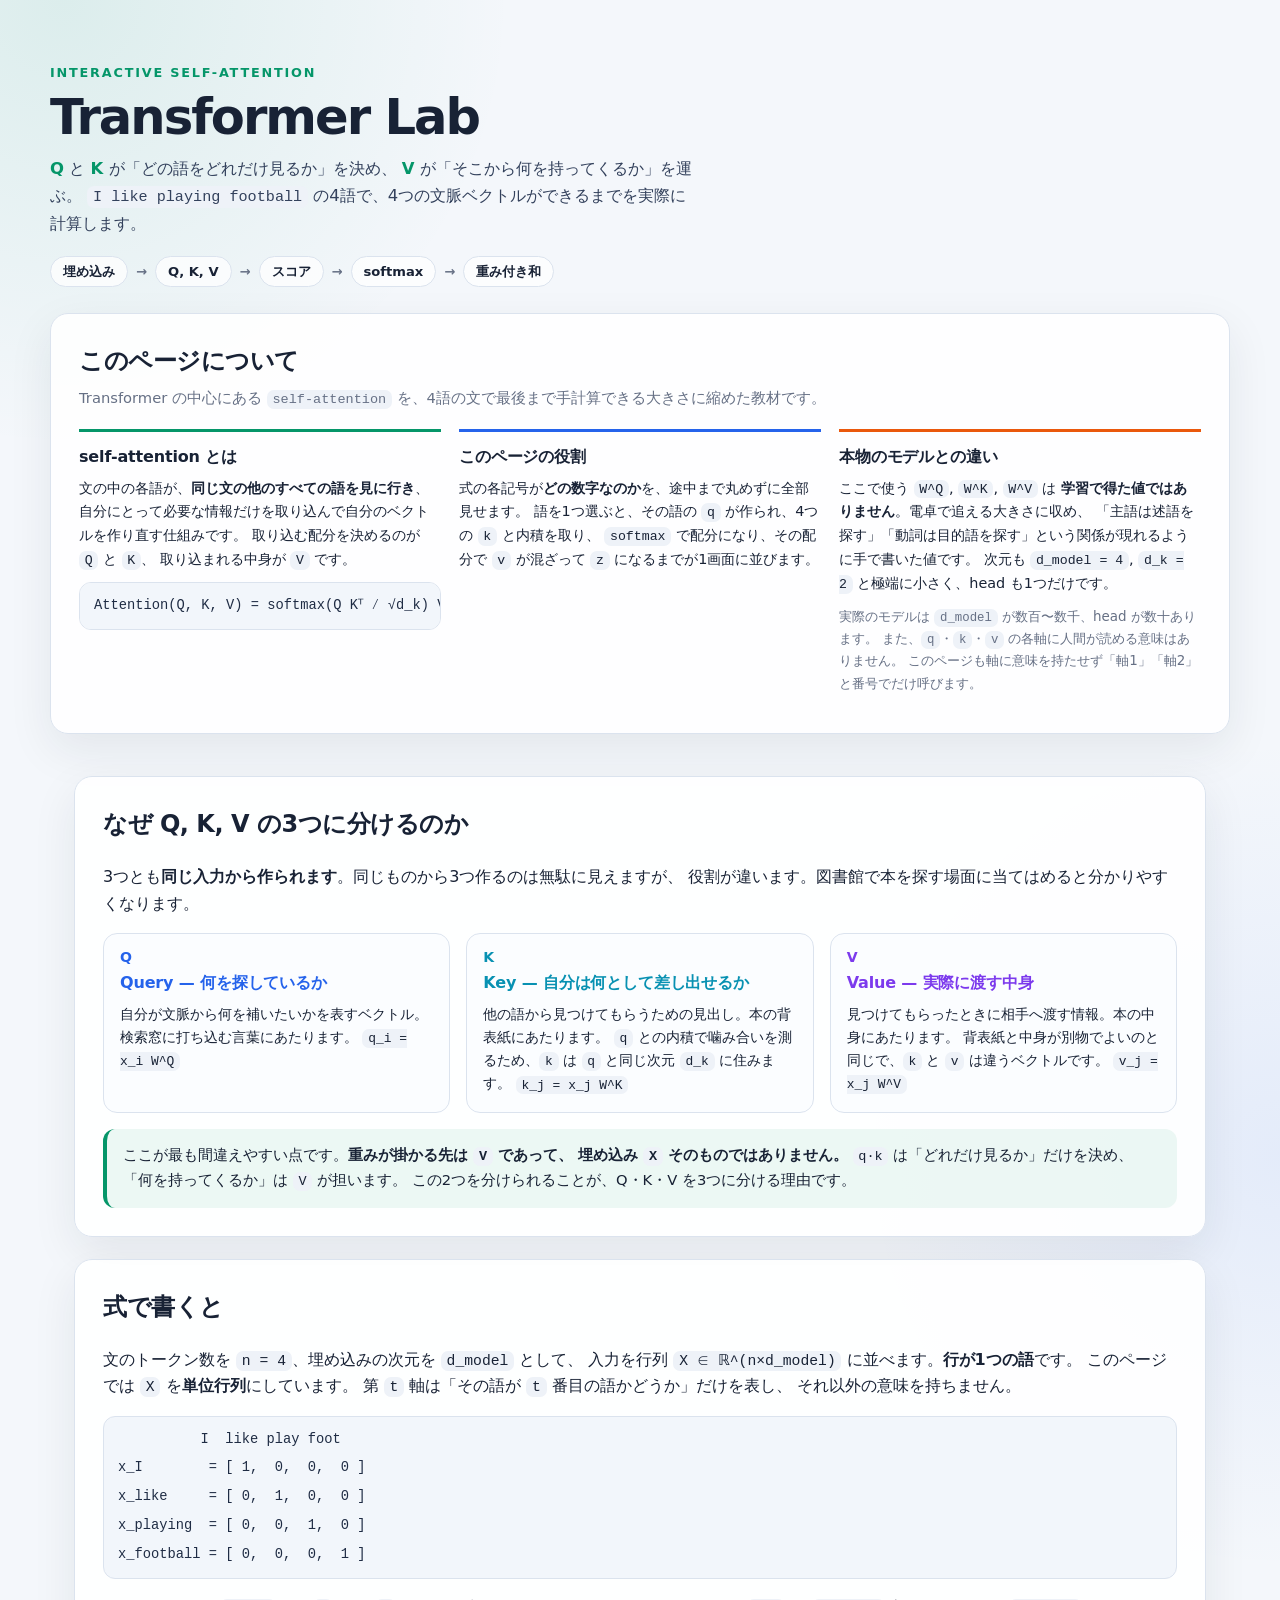
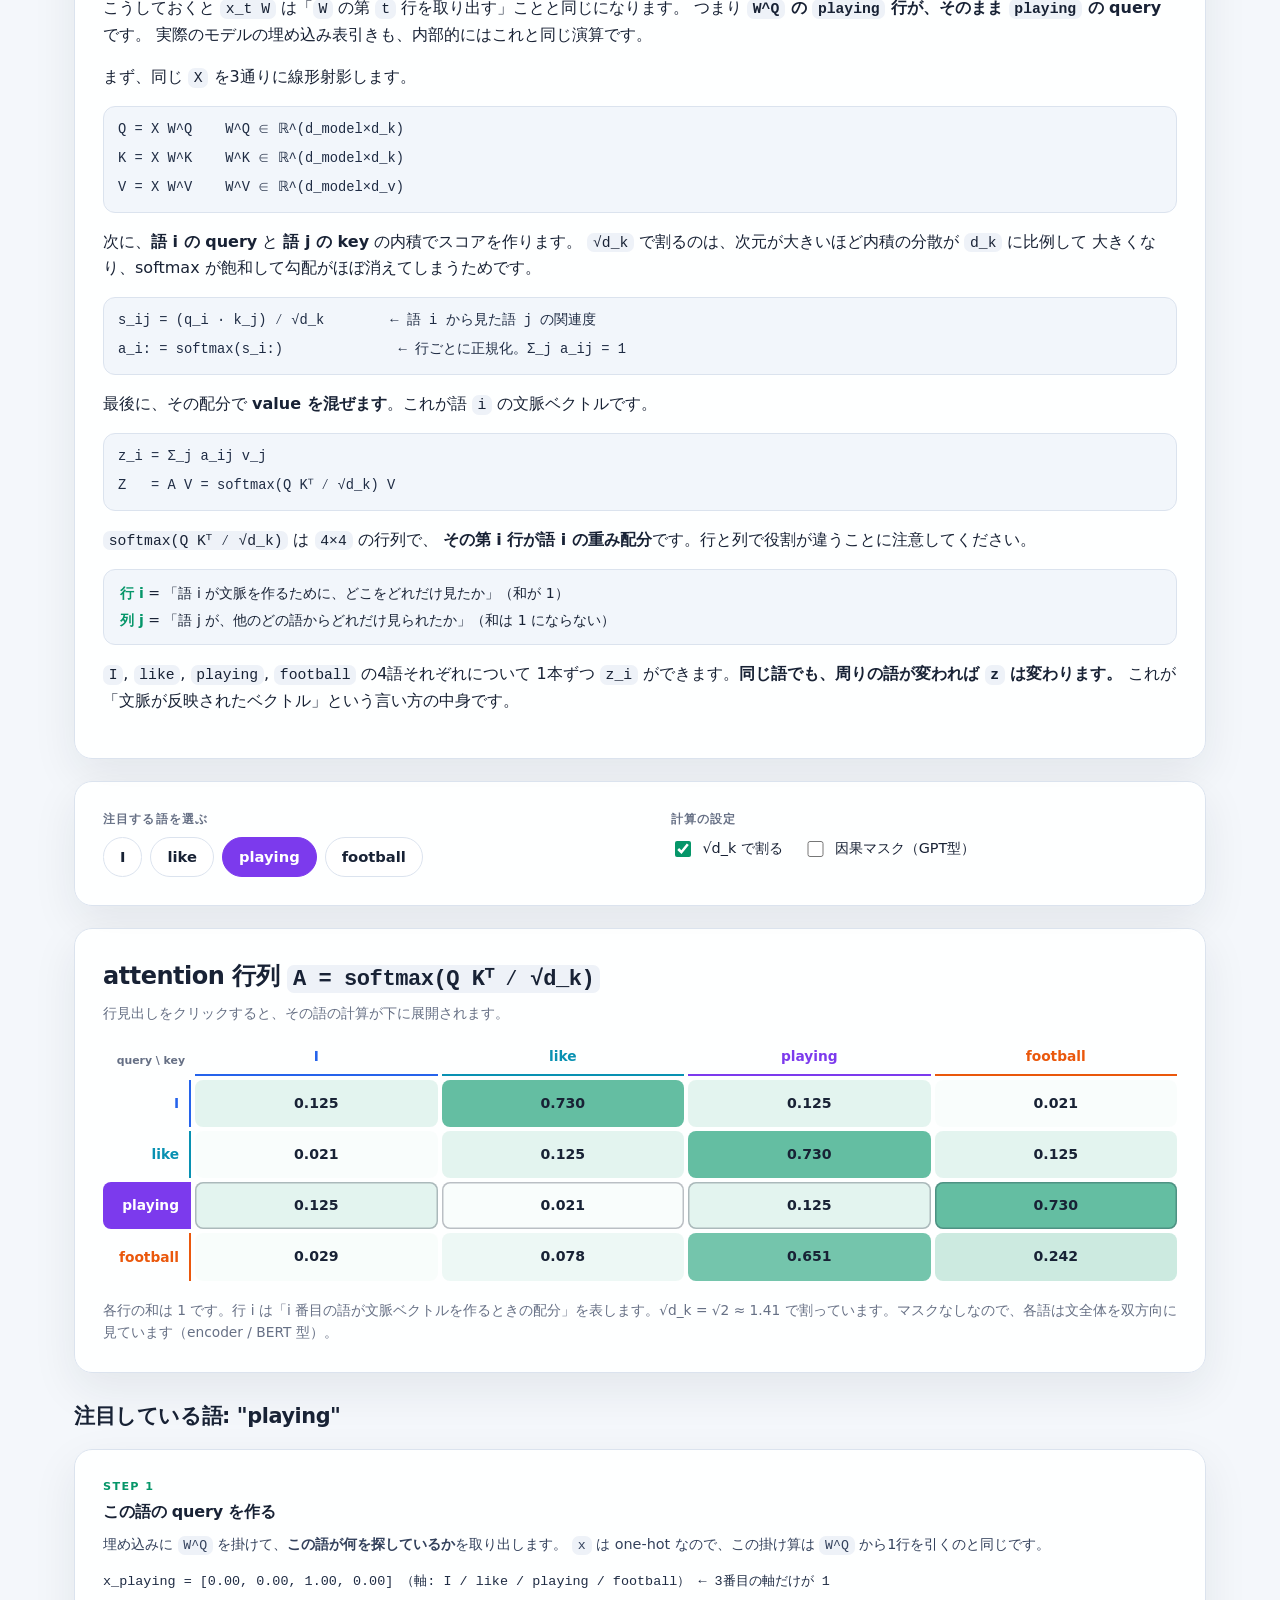
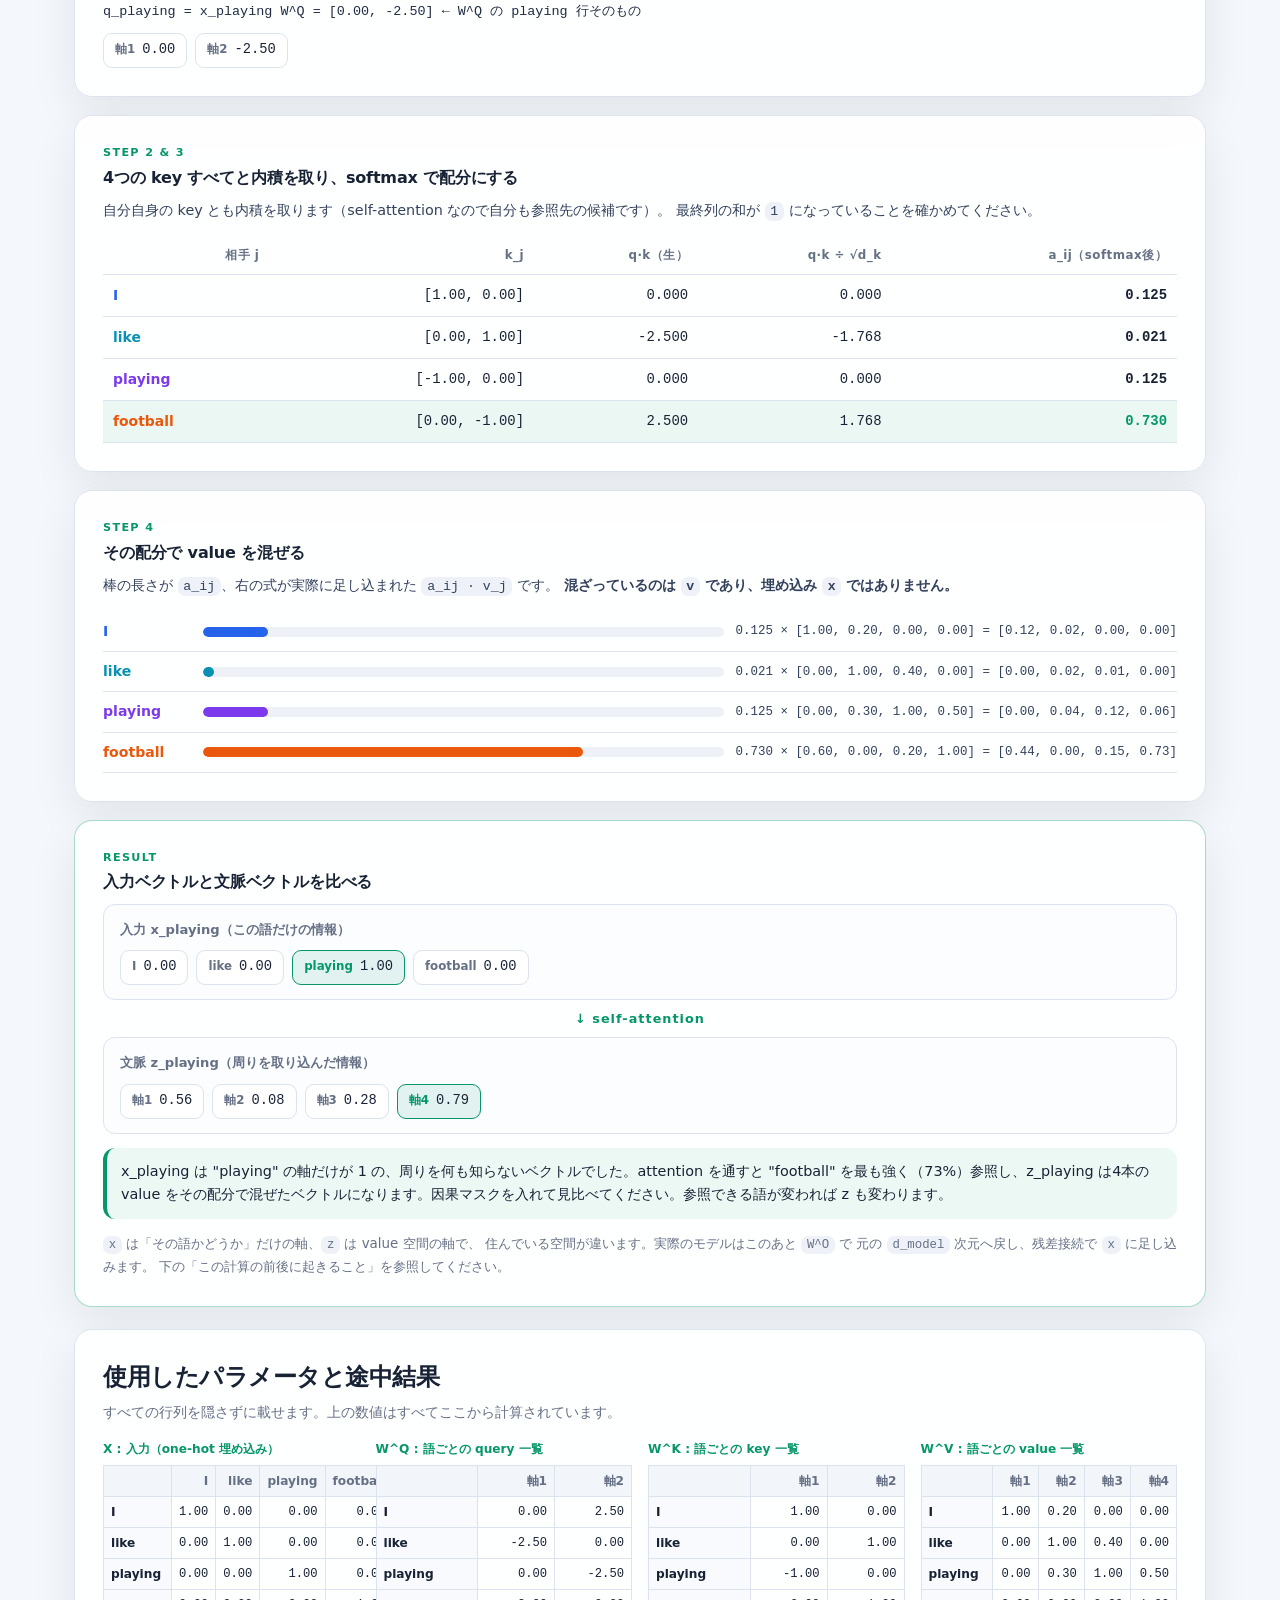
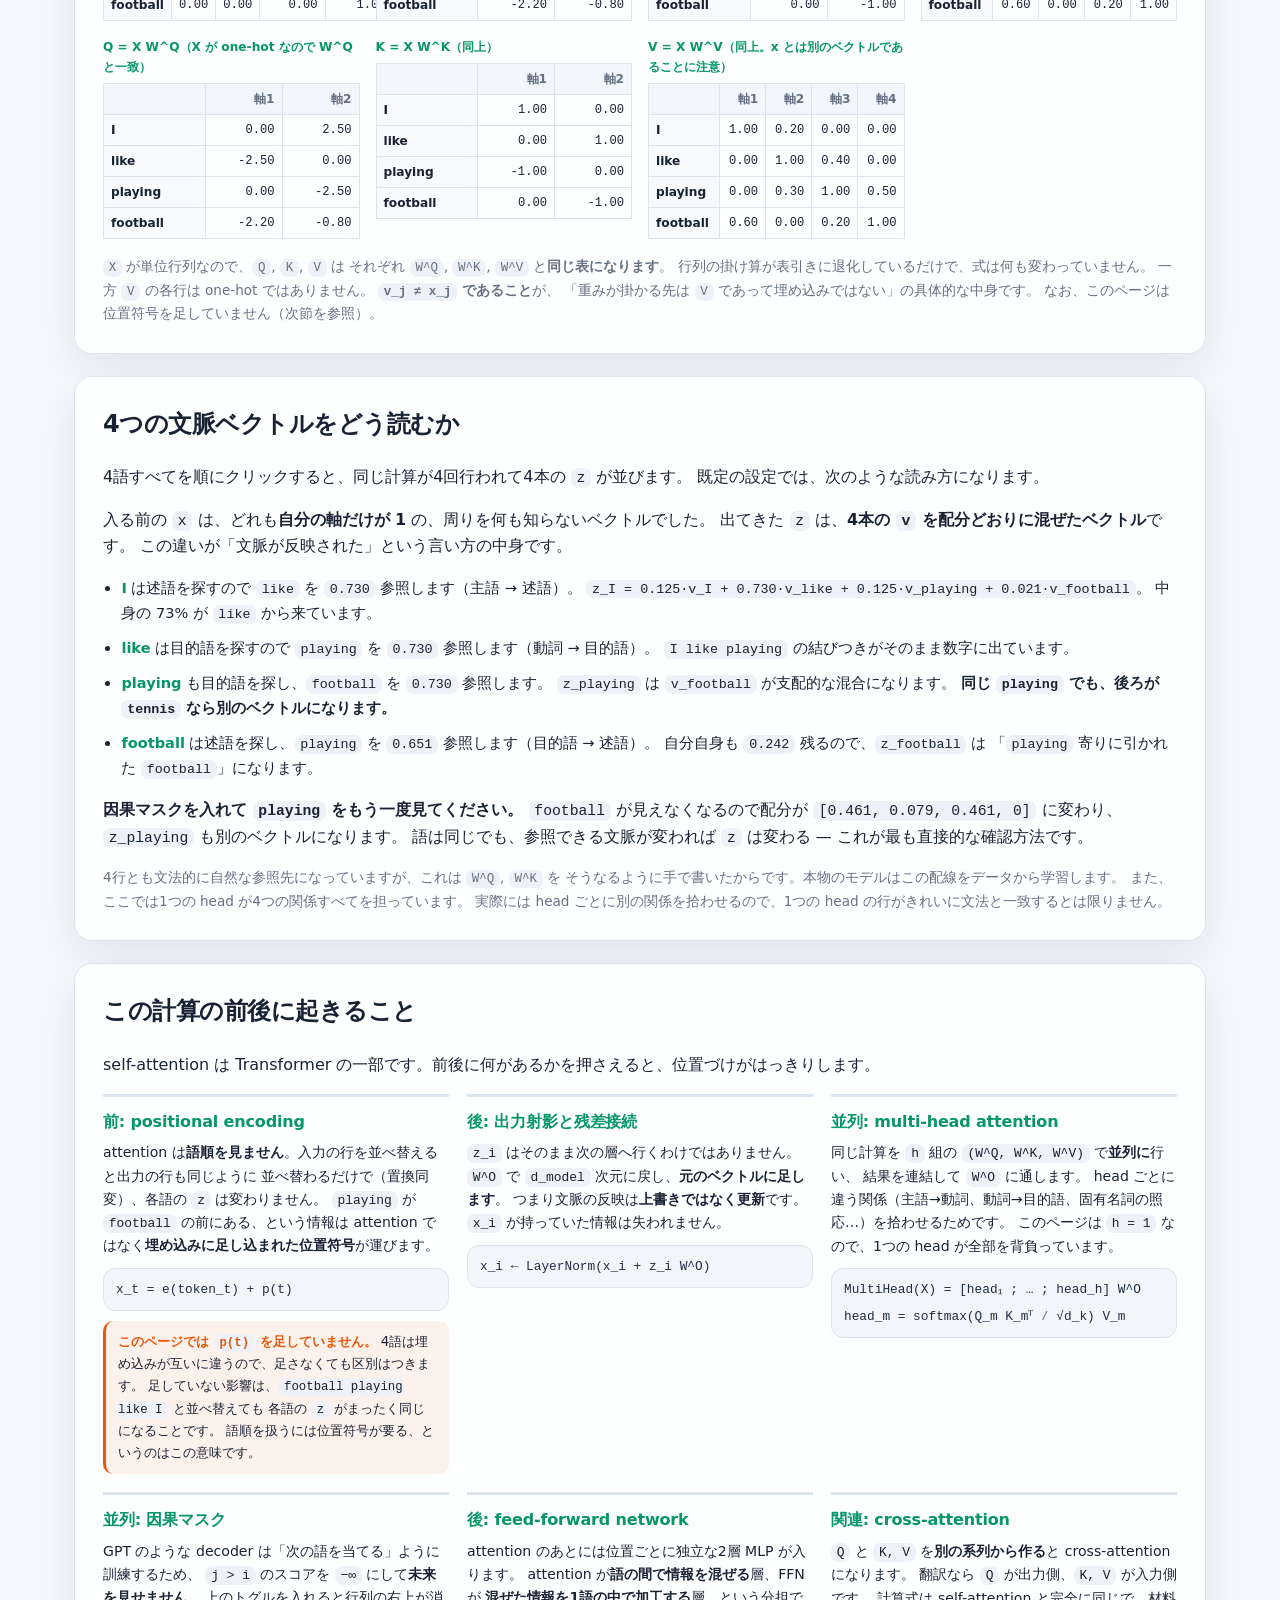
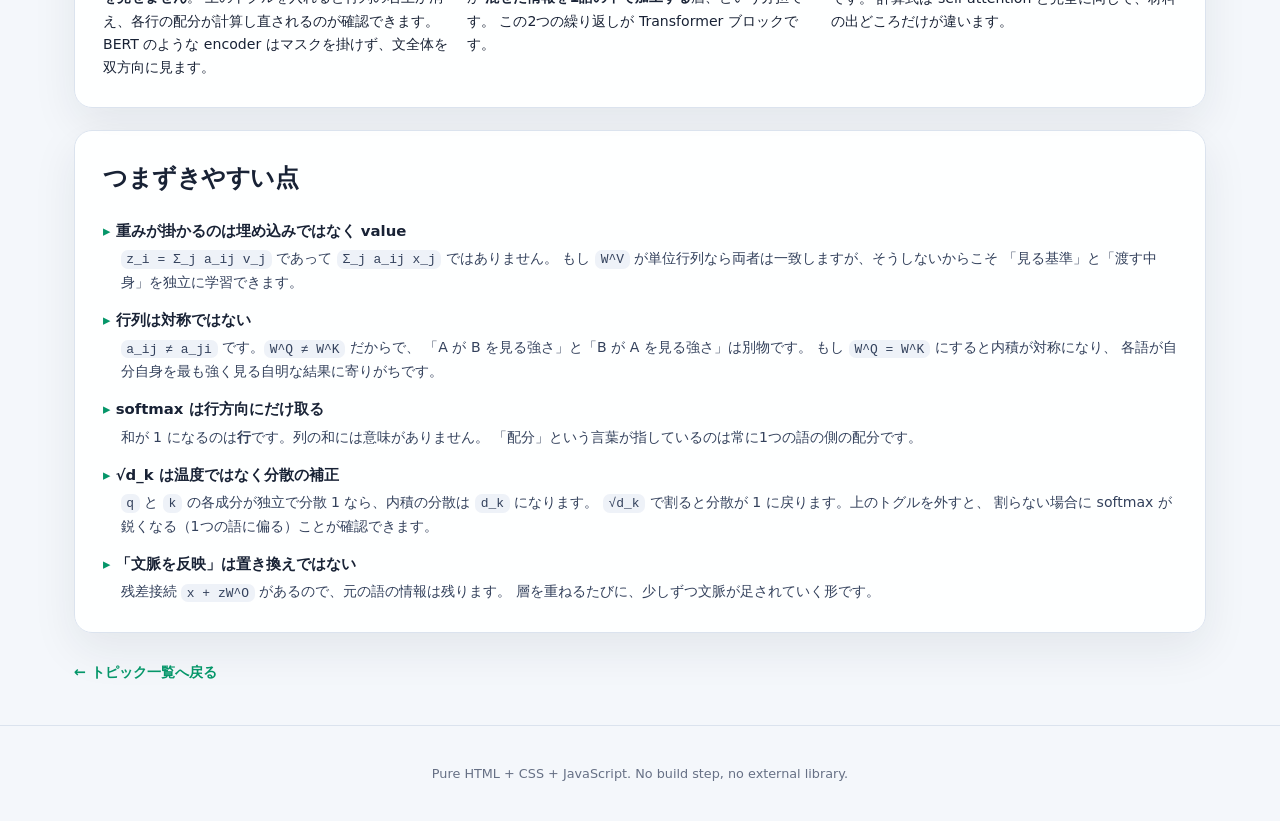
==== commit ba940696: "Create Transformer page" ====
--- a/transformer-lab/index.html
+++ b/transformer-lab/index.html
@@ -100,9 +100,9 @@
               次元も <code>d_model = 4</code>, <code>d_k = 2</code> と極端に小さく、head も1つだけです。
             </p>
             <p class="intro-note">
-              実際のモデルは <code>d_model</code> が数百〜数千、head が数十あり、
-              各軸に人間が読める意味はありません。この教材が軸に「人」「動作」などの名前を
-              付けているのは、数字の動きを言葉で追えるようにするための便宜です。
+              実際のモデルは <code>d_model</code> が数百〜数千、head が数十あります。
+              また、<code>q</code>・<code>k</code>・<code>v</code> の各軸に人間が読める意味はありません。
+              このページも軸に意味を持たせず「軸1」「軸2」と番号でだけ呼びます。
             </p>
           </article>
         </div>
@@ -167,10 +167,22 @@
       <p>
         文のトークン数を <code>n = 4</code>、埋め込みの次元を <code>d_model</code> として、
         入力を行列 <code>X ∈ ℝ^(n×d_model)</code> に並べます。<strong>行が1つの語</strong>です。
+        このページでは <code>X</code> を<strong>単位行列</strong>にしています。
+        第 <code>t</code> 軸は「その語が <code>t</code> 番目の語かどうか」だけを表し、
+        それ以外の意味を持ちません。
       </p>
       <div class="formula-block">
-        <code>X = [ x_I ; x_like ; x_playing ; x_football ]     ← 各行が1語の埋め込み（+ 位置情報）</code>
-      </div>
+        <code>          I  like play foot</code>
+        <code>x_I        = [ 1,  0,  0,  0 ]</code>
+        <code>x_like     = [ 0,  1,  0,  0 ]</code>
+        <code>x_playing  = [ 0,  0,  1,  0 ]</code>
+        <code>x_football = [ 0,  0,  0,  1 ]</code>
+      </div>
+      <p>
+        こうしておくと <code>x_t W</code> は「<code>W</code> の第 <code>t</code> 行を取り出す」ことと同じになります。
+        つまり <strong><code>W^Q</code> の <code>playing</code> 行が、そのまま <code>playing</code> の query</strong> です。
+        実際のモデルの埋め込み表引きも、内部的にはこれと同じ演算です。
+      </p>
 
       <p>まず、同じ <code>X</code> を3通りに線形射影します。</p>
       <div class="formula-block">
@@ -254,7 +266,10 @@
         <article class="card step">
           <p class="step-number">STEP 1</p>
           <h3>この語の query を作る</h3>
-          <p class="step-lead">埋め込みに <code>W^Q</code> を掛けて、<strong>この語が何を探しているか</strong>を取り出します。</p>
+          <p class="step-lead">
+            埋め込みに <code>W^Q</code> を掛けて、<strong>この語が何を探しているか</strong>を取り出します。
+            <code>x</code> は one-hot なので、この掛け算は <code>W^Q</code> から1行を引くのと同じです。
+          </p>
           <div id="queryStep"></div>
         </article>
 
@@ -297,9 +312,10 @@
           <div id="vectorCompare"></div>
           <p class="result-reading" id="resultReading"></p>
           <p class="step-note">
-            <code>x</code> と <code>z</code> は軸の意味が違います（<code>z</code> は value 空間の住人です）。
-            実際のモデルはこのあと <code>W^O</code> で元の <code>d_model</code> 次元へ戻し、
-            残差接続で <code>x</code> に足し込みます。下の「この計算のあとに起きること」を参照してください。
+            <code>x</code> は「その語かどうか」だけの軸、<code>z</code> は value 空間の軸で、
+            住んでいる空間が違います。実際のモデルはこのあと <code>W^O</code> で
+            元の <code>d_model</code> 次元へ戻し、残差接続で <code>x</code> に足し込みます。
+            下の「この計算の前後に起きること」を参照してください。
           </p>
         </article>
       </div>
@@ -311,10 +327,13 @@
         </div>
         <div id="parameterTables" class="param-tables"></div>
         <p class="params-note">
-          <code>X</code> は「語そのものの埋め込み」に「位置符号」を足したものです。
-          位置符号は本来すべての次元へ異なる周期の正弦波として書き込まれますが、
-          ここでは追えるように<strong>位置専用の軸を1本だけ置いて</strong>、
-          位置が1つ進むごとに <code>0.25</code> を足す形に簡略化しています。
+          <code>X</code> が単位行列なので、<code>Q</code>, <code>K</code>, <code>V</code> は
+          それぞれ <code>W^Q</code>, <code>W^K</code>, <code>W^V</code> と<strong>同じ表になります</strong>。
+          行列の掛け算が表引きに退化しているだけで、式は何も変わっていません。
+          一方 <code>V</code> の各行は one-hot ではありません。
+          <strong><code>v_j ≠ x_j</code> であること</strong>が、
+          「重みが掛かる先は <code>V</code> であって埋め込みではない」の具体的な中身です。
+          なお、このページは位置符号を足していません（次節を参照）。
         </p>
       </section>
     </section>
@@ -328,26 +347,35 @@
         4語すべてを順にクリックすると、同じ計算が4回行われて4本の <code>z</code> が並びます。
         既定の設定では、次のような読み方になります。
       </p>
+      <p>
+        入る前の <code>x</code> は、どれも<strong>自分の軸だけが 1</strong> の、周りを何も知らないベクトルでした。
+        出てきた <code>z</code> は、<strong>4本の <code>v</code> を配分どおりに混ぜたベクトル</strong>です。
+        この違いが「文脈が反映された」という言い方の中身です。
+      </p>
       <ul class="reading-list">
-        <li><b>I</b> は述語を探すので <code>like</code> を最も強く見ます。その結果 <code>z_I</code> には、
-          <code>I</code> 単体には無かった「行為」と「好意」の成分が入ります。
-          「私」が<strong>何をしていて、どう感じているか</strong>を吸い上げた形です。</li>
-        <li><b>like</b> は目的語を探すので、最も「対象らしい」<code>football</code> を強く見ます。
-          文法的には <code>like playing</code> と結びついてほしいところですが、
-          この head は「対象らしさ」しか見ていないのでこうなります。
-          <strong>1つの head に全部の関係を担わせないこと</strong>が、head を複数持つ理由です。</li>
-        <li><b>playing</b> は目的語を探し、<code>football</code> を最も強く見ます。
-          <code>z_playing</code> では「話題」の成分が「行為」を上回ります。
-          <code>playing</code> 単体は「動作」でしたが、文脈を通すと
-          <strong>「football についての動作」</strong>になった、と読めます。</li>
-        <li><b>football</b> は述語を探し、<code>playing</code> を最も強く見ます。
-          <code>z_football</code> には「行為」と「好意」が入り、
-          <strong>「プレーされていて、好かれている football」</strong>になります。</li>
+        <li><b>I</b> は述語を探すので <code>like</code> を <code>0.730</code> 参照します（主語 → 述語）。
+          <code>z_I = 0.125·v_I + 0.730·v_like + 0.125·v_playing + 0.021·v_football</code>。
+          中身の 73% が <code>like</code> から来ています。</li>
+        <li><b>like</b> は目的語を探すので <code>playing</code> を <code>0.730</code> 参照します（動詞 → 目的語）。
+          <code>I like playing</code> の結びつきがそのまま数字に出ています。</li>
+        <li><b>playing</b> も目的語を探し、<code>football</code> を <code>0.730</code> 参照します。
+          <code>z_playing</code> は <code>v_football</code> が支配的な混合になります。
+          <strong>同じ <code>playing</code> でも、後ろが <code>tennis</code> なら別のベクトルになります。</strong></li>
+        <li><b>football</b> は述語を探し、<code>playing</code> を <code>0.651</code> 参照します（目的語 → 述語）。
+          自分自身も <code>0.242</code> 残るので、<code>z_football</code> は
+          「<code>playing</code> 寄りに引かれた <code>football</code>」になります。</li>
       </ul>
+      <p>
+        <strong>因果マスクを入れて <code>playing</code> をもう一度見てください。</strong>
+        <code>football</code> が見えなくなるので配分が <code>[0.461, 0.079, 0.461, 0]</code> に変わり、
+        <code>z_playing</code> も別のベクトルになります。
+        語は同じでも、参照できる文脈が変われば <code>z</code> は変わる — これが最も直接的な確認方法です。
+      </p>
       <p class="reading-note">
-        <code>like</code> の行が文法どおりにならないことを隠していないのは、
-        この <code>W^Q</code>, <code>W^K</code> が学習の結果ではなく手書きだからです。
-        本物のモデルはこの配線をデータから決めます。
+        4行とも文法的に自然な参照先になっていますが、これは <code>W^Q</code>, <code>W^K</code> を
+        そうなるように手で書いたからです。本物のモデルはこの配線をデータから学習します。
+        また、ここでは1つの head が4つの関係すべてを担っています。
+        実際には head ごとに別の関係を拾わせるので、1つの head の行がきれいに文法と一致するとは限りません。
       </p>
     </section>
 
@@ -363,13 +391,20 @@
           <h3>前: positional encoding</h3>
           <p>
             attention は<strong>語順を見ません</strong>。入力の行を並べ替えると出力の行も同じように
-            並べ替わるだけで（置換同変）、値そのものは変わりません。
+            並べ替わるだけで（置換同変）、各語の <code>z</code> は変わりません。
             <code>playing</code> が <code>football</code> の前にある、という情報は
             attention ではなく<strong>埋め込みに足し込まれた位置符号</strong>が運びます。
           </p>
           <div class="formula-block small">
             <code>x_t = e(token_t) + p(t)</code>
           </div>
+          <p class="context-caveat">
+            <b>このページでは <code>p(t)</code> を足していません。</b>
+            4語は埋め込みが互いに違うので、足さなくても区別はつきます。
+            足していない影響は、<code>football playing like I</code> と並べ替えても
+            各語の <code>z</code> がまったく同じになることです。
+            語順を扱うには位置符号が要る、というのはこの意味です。
+          </p>
         </article>
 
         <article class="context-item">
--- a/transformer-lab/style.css
+++ b/transformer-lab/style.css
@@ -480,6 +480,16 @@
 .context-item { padding-top: 12px; border-top: 3px solid var(--line); }
 .context-item h3 { margin: 0 0 6px; color: var(--green); }
 .context-item p { margin: 0; font-size: .88rem; }
+/* このページが本物と違う点の断り書き。本文と区別できるよう一段落として囲む。 */
+.context-caveat {
+  margin-top: 10px !important;
+  padding: 10px 12px;
+  border-radius: 10px;
+  background: rgba(234,88,12,.08);
+  border-left: 3px solid var(--orange);
+  font-size: .84rem !important;
+}
+.context-caveat b { color: var(--orange); }
 
 /* ---- つまずきやすい点 -------------------------------------------------- */
 .pitfall-list { margin: 14px 0 0; }
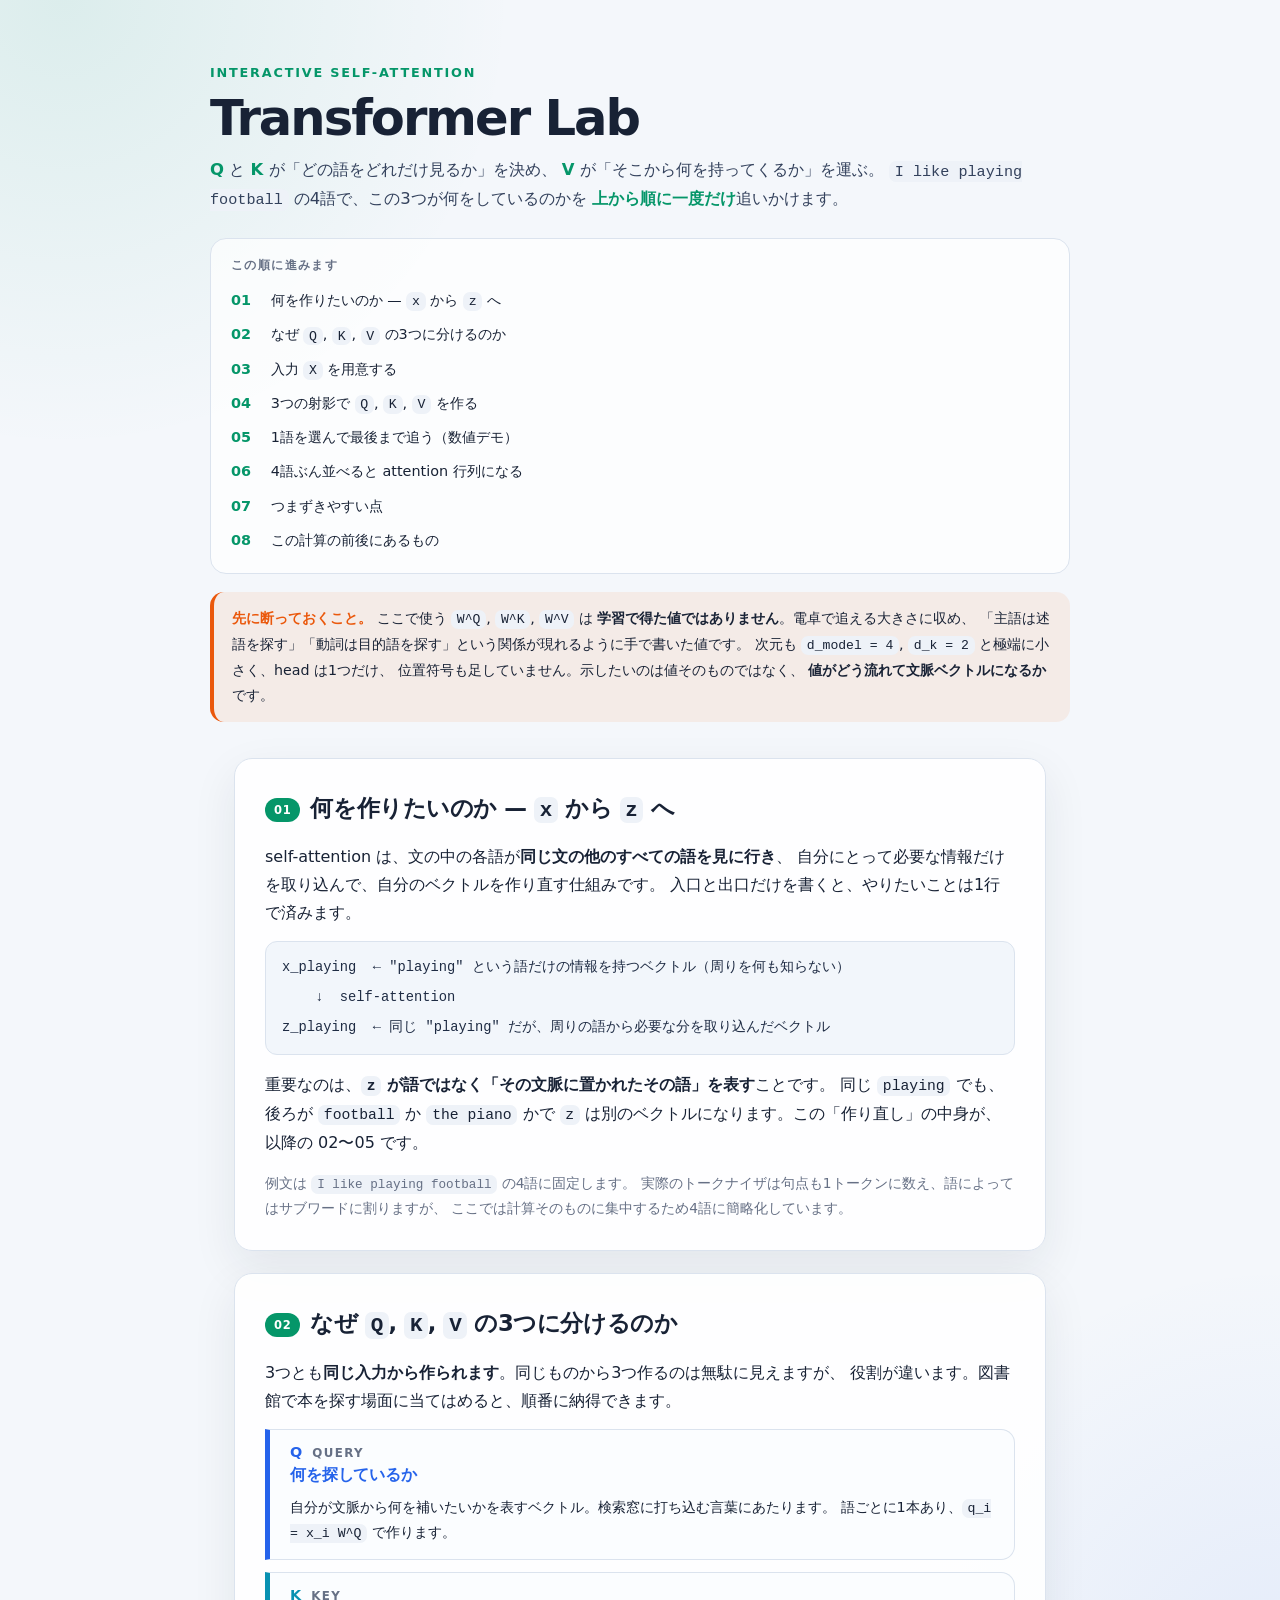
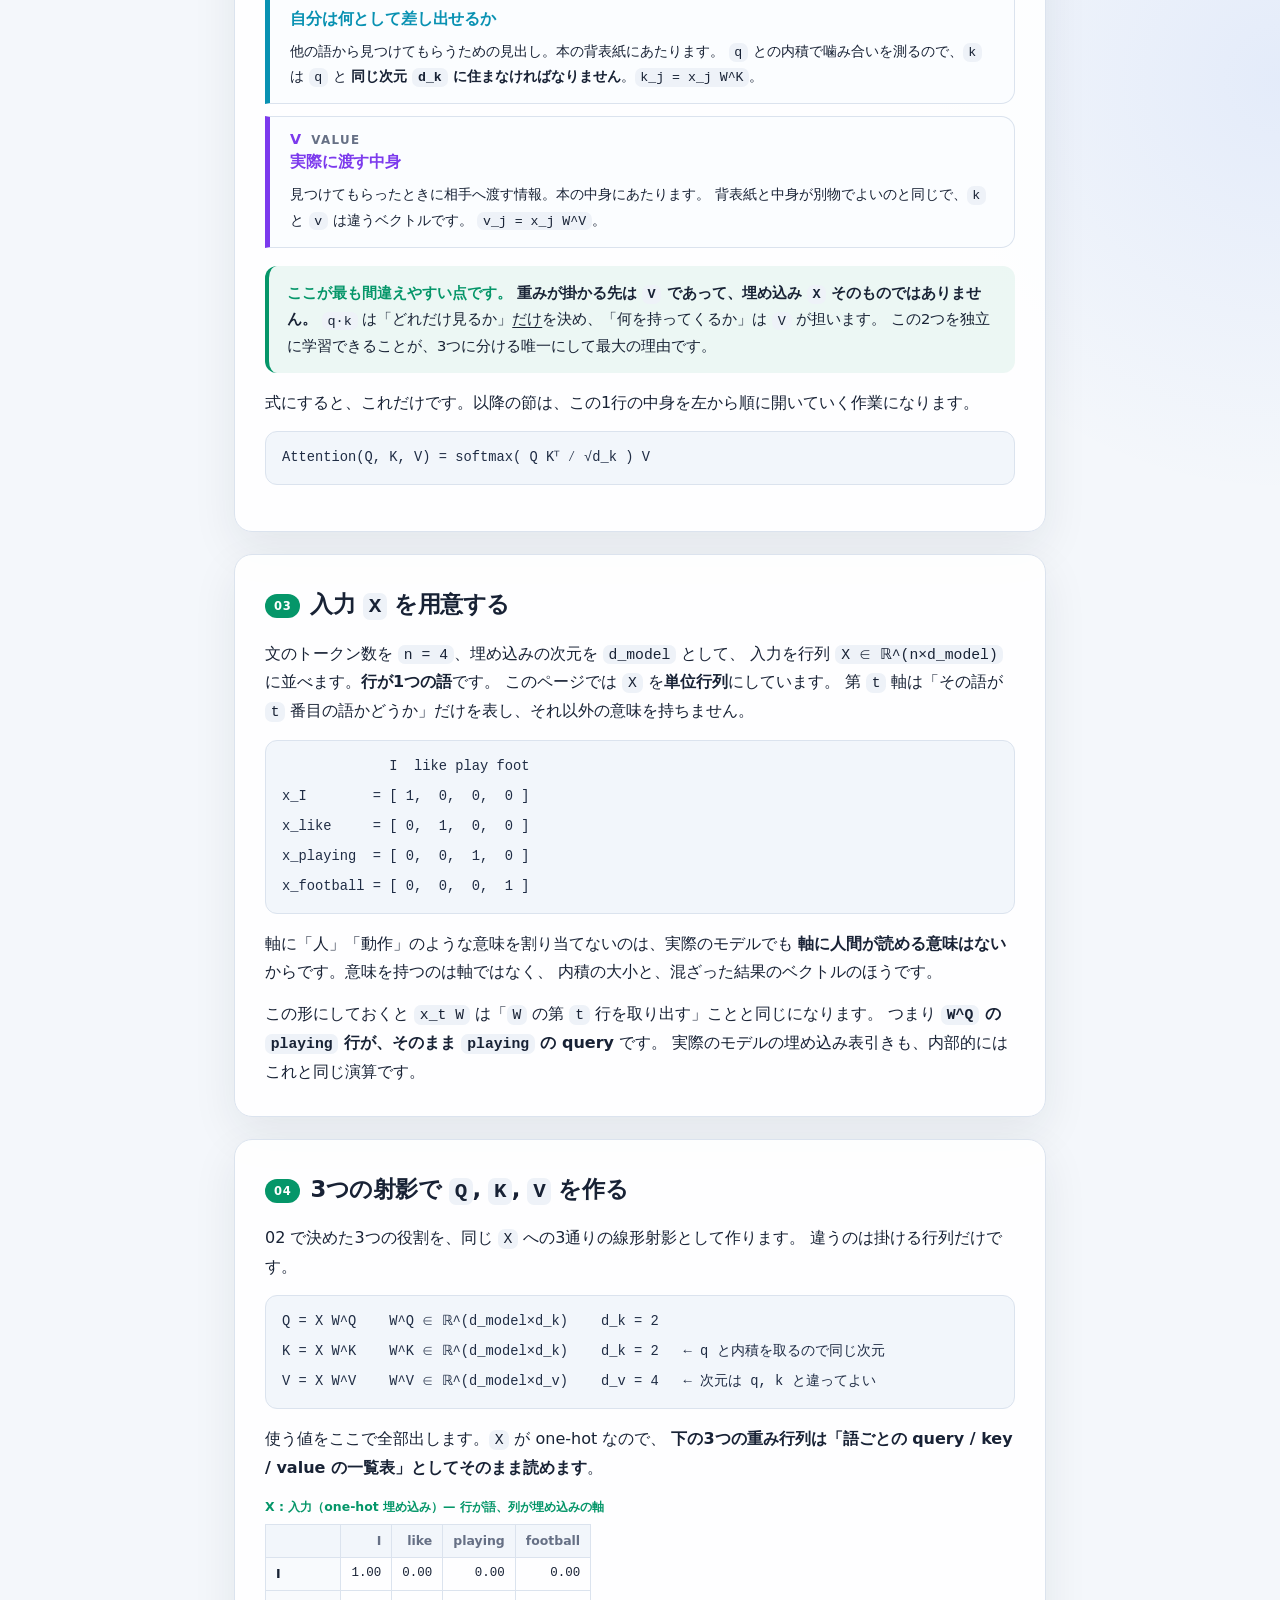
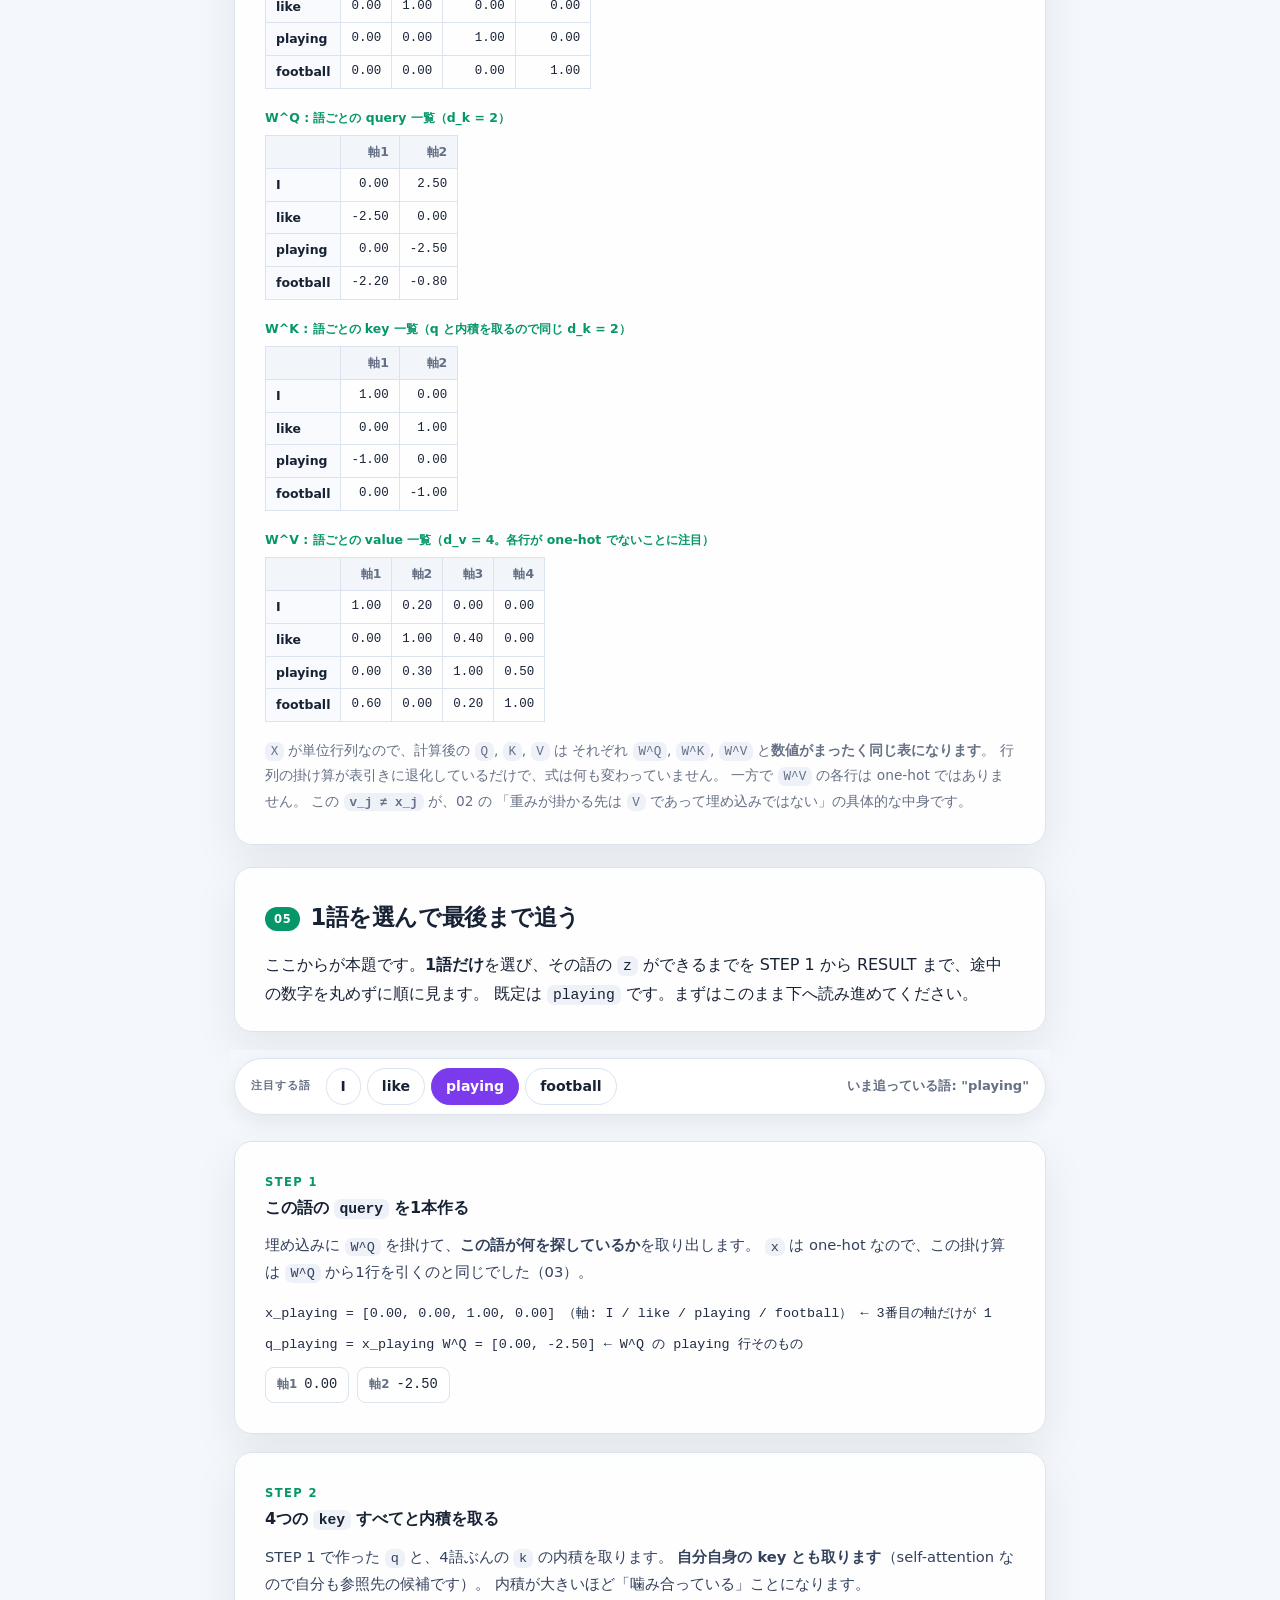
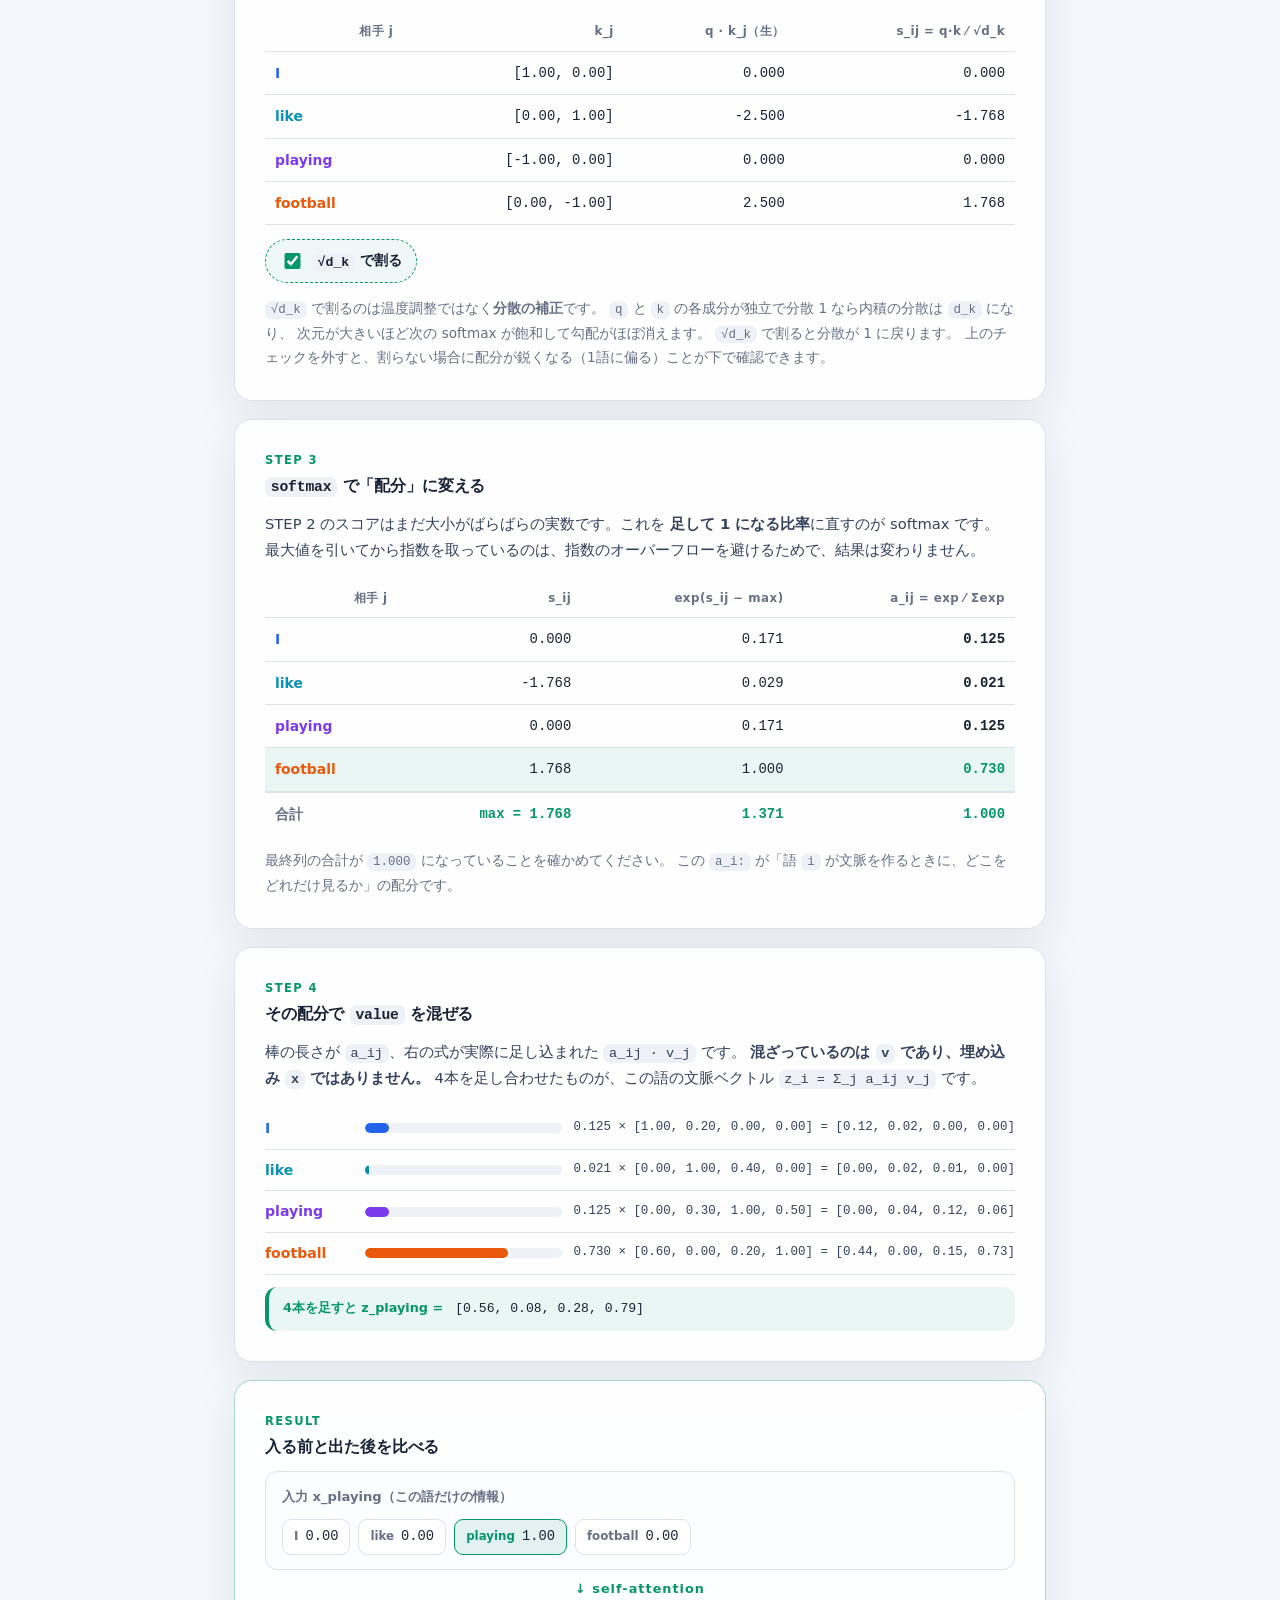
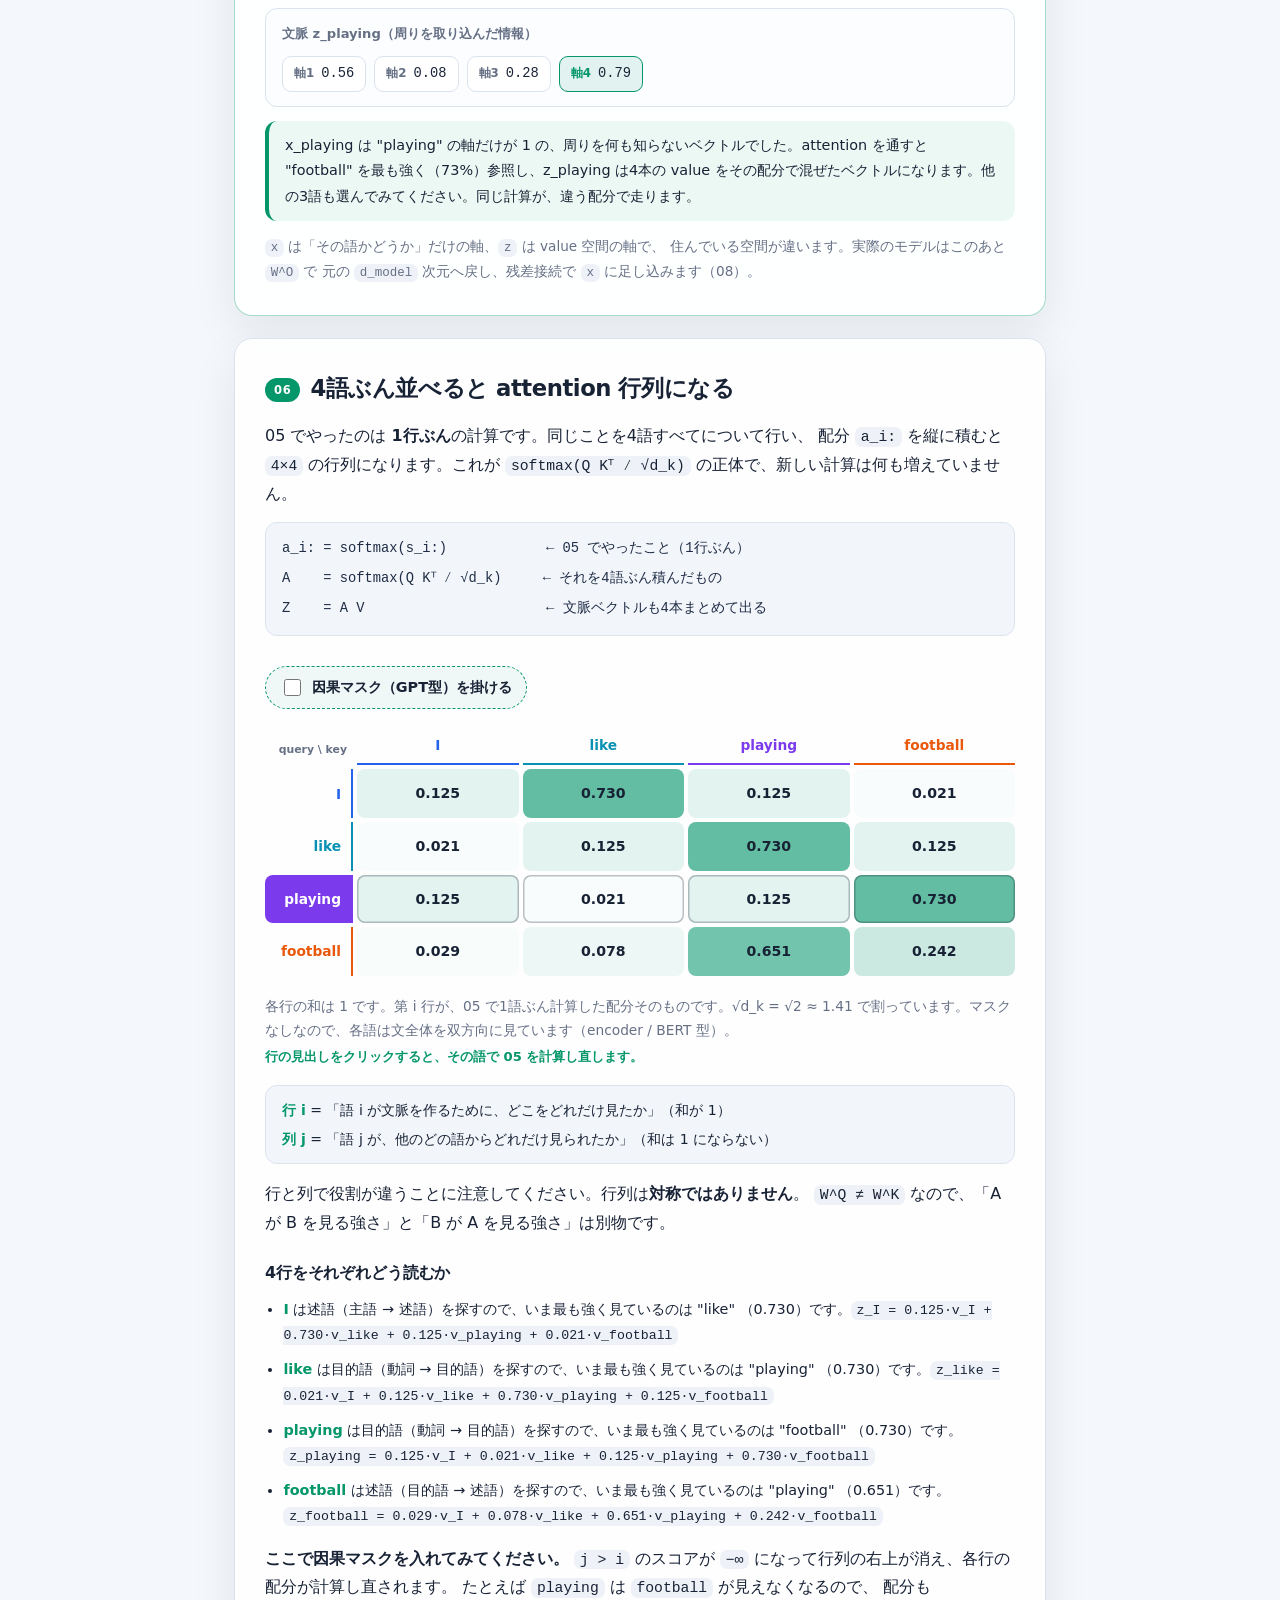
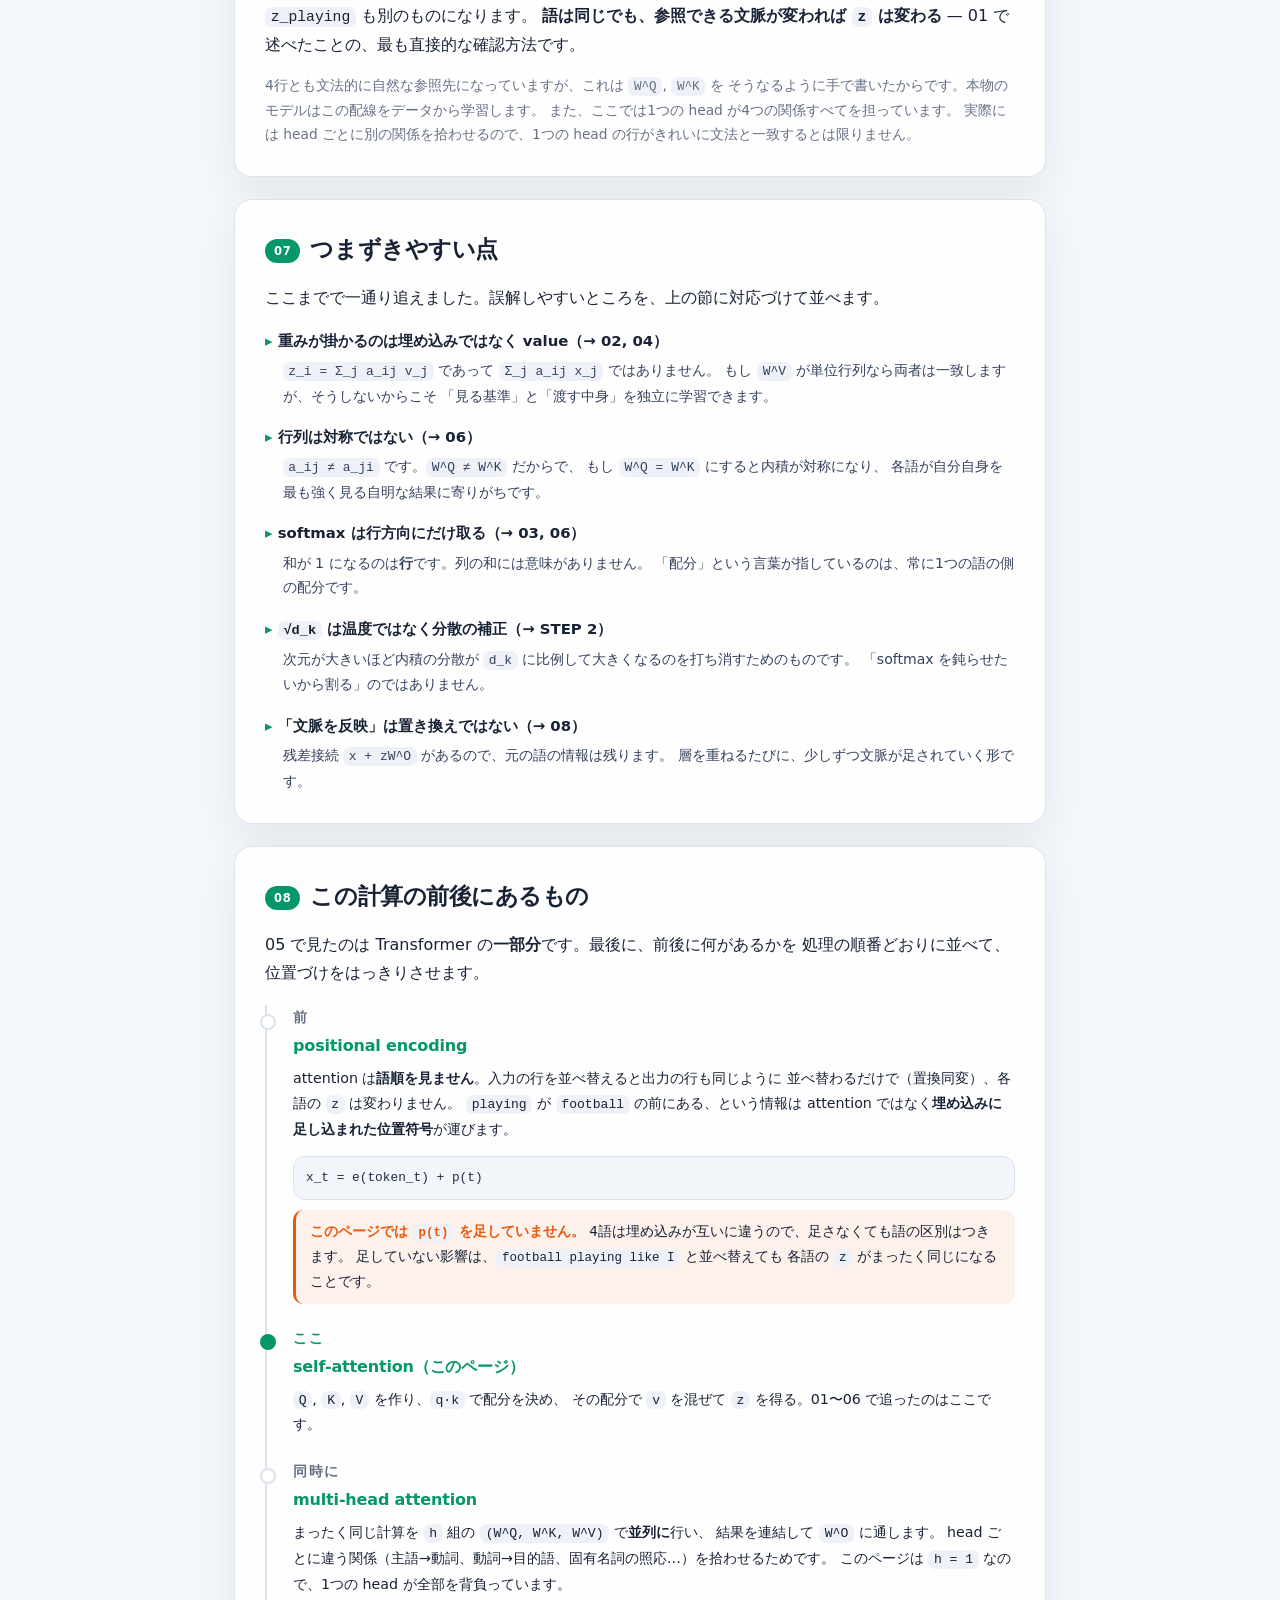
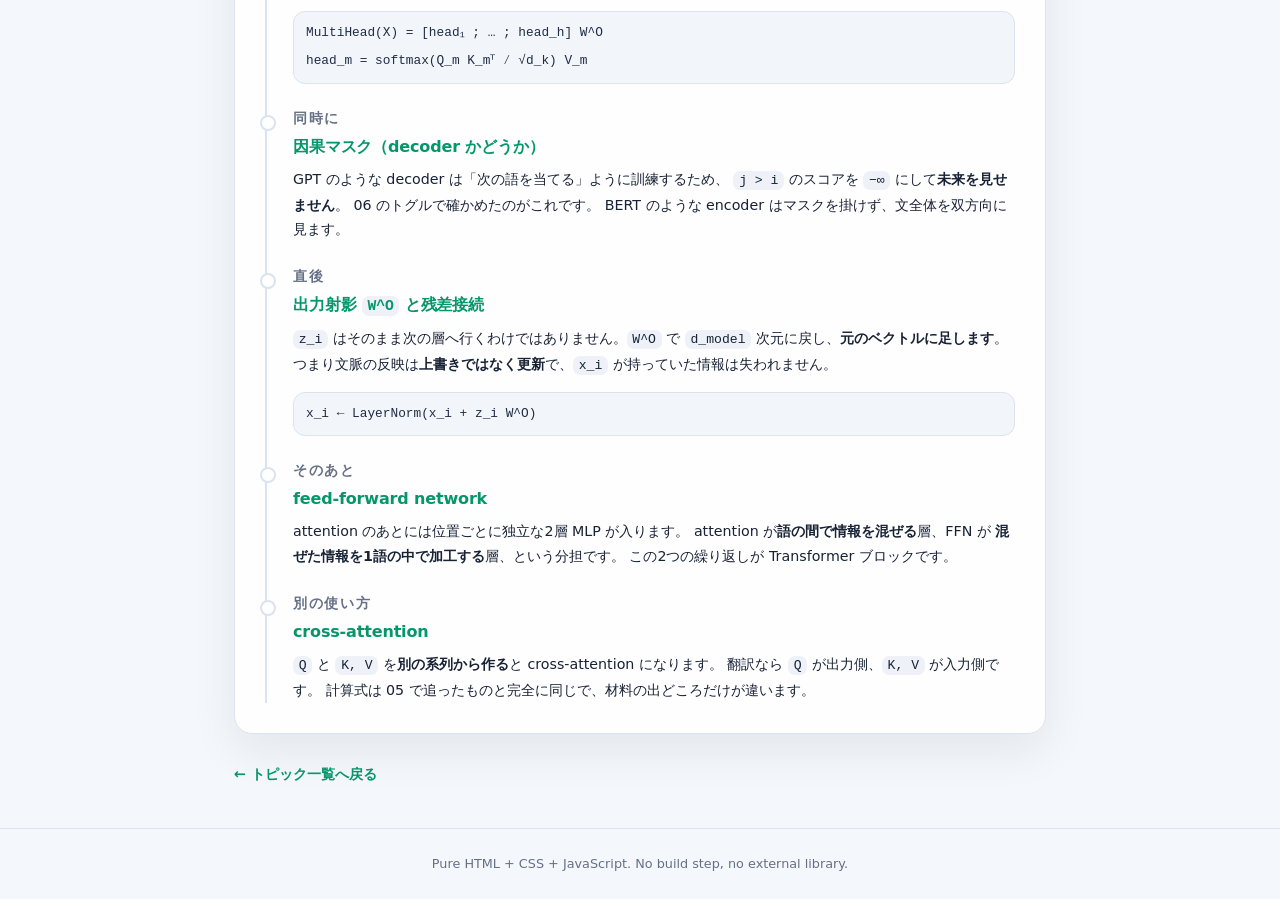
==== commit 35b7e3ff: "transformerページを改修" ====
--- a/transformer-lab/index.html
+++ b/transformer-lab/index.html
@@ -9,22 +9,50 @@
     数値・行列・計算はすべて app.js が持ち、このファイルには計算に関わる値を書かない。
     本文中の数式は記号だけを示し、具体的な数字は app.js が流し込む。
 
+  【ページ設計の原則 — 一本道であること】
+    このページの目的は Q・K・V という概念を具体例で理解することであり、
+    情報を網羅することではない。したがって次の2点を守る。
+
+      1. 横並びのグリッドを作らない。
+         読者が「どれから読むか」を選ばされる時点で順序が壊れる。
+         並列に見える要素（Q/K/V の3役、前後にある処理）も縦に積み、
+         上から順に読めば理解が深まる配置にする。
+
+      2. 節は 01 → 08 の一方向に進み、後ろの節は前の節の結果だけを使う。
+
+           01  何を作りたいのか（x → z）
+           02  なぜ Q, K, V の3つに分けるのか
+           03  入力 X を用意する
+           04  3つの射影で Q, K, V を作る
+           05  1語を選んで最後まで追う（STEP 1〜4 → RESULT）
+           06  4語ぶん並べると attention 行列になる
+           07  つまずきやすい点
+           08  この計算の前後にあるもの
+
+         4×4 の attention 行列を 06 に置いているのは意図的である。
+         行列は「05 の計算を4語ぶん繰り返した結果」であり、
+         先に見せると、まだ理解していない量を俯瞰させることになる。
+
   【app.js との対応】
     次の id が app.js の ELEMENT_IDS から参照される。変更する場合は両方を直すこと。
 
-        tokenButtons      注目する語を選ぶボタン列（app.js が生成）
-        scaleToggle       √d_k で割るかどうかの切り替え
-        maskToggle        因果マスク（GPT型）の切り替え
-        attentionMatrix   4×4 の attention 行列
-        matrixCaption     行列の読み方（トグルの状態で文面が変わる）
-        focusHeadline     いま注目している語の見出し
-        queryStep         STEP1 の内容
-        scoreTableHead    STEP2/3 の表のうち、割るかどうかで文言が変わる列見出し
-        scoreTableBody    STEP2/3 の表の中身
-        valueMixing       STEP4 の value 合成
-        vectorCompare     入力ベクトルと文脈ベクトルの比較
-        resultReading     結果の読み方の1文
-        parameterTables   使用したすべての行列の表
+        parameterTables    04 に置く行列表（X, W^Q, W^K, W^V）
+        tokenButtons       注目する語を選ぶボタン列（app.js が生成）
+        focusHeadline      いま注目している語（sticky バーの中）
+        walkthrough        05 の先頭。行列の行見出しから戻るときのスクロール先
+        queryStep          STEP1 の内容
+        scaleToggle        √d_k で割るかどうかの切り替え（STEP2 の中）
+        scoreTableBody     STEP2 の表（内積とスケーリング）
+        scaledScoreHead    STEP2 の表のうち、割るかどうかで文言が変わる列見出し
+        softmaxTableBody   STEP3 の表（softmax の中身）
+        softmaxTableFoot   STEP3 の表の合計行（和が 1 になることを見せる）
+        valueMixing        STEP4 の value 合成
+        vectorCompare      RESULT の入力ベクトルと文脈ベクトルの比較
+        resultReading      RESULT の読み方の1文
+        maskToggle         因果マスク（GPT型）の切り替え（06 の中）
+        attentionMatrix    4×4 の attention 行列
+        matrixCaption      行列の読み方（トグルの状態で文面が変わる）
+        readingList        4語ぶんの読み方（トグルの状態に追従する）
 
   【数式の書き方の規約】
     外部ライブラリを使わない方針のため、KaTeX や MathJax は読み込まない。
@@ -41,7 +69,7 @@
 <head>
   <meta charset="utf-8" />
   <meta name="viewport" content="width=device-width, initial-scale=1" />
-  <meta name="description" content="Transformer の self-attention を、I like playing football の4語で Q・K・V から文脈ベクトルまで実際に数値計算して追う教材" />
+  <meta name="description" content="Transformer の self-attention を、I like playing football の4語で Q・K・V から文脈ベクトルまで、上から順に一本道で追う教材" />
   <title>Transformer Lab</title>
   <link rel="stylesheet" href="style.css" />
 </head>
@@ -53,325 +81,359 @@
       <p class="lead">
         <strong>Q</strong> と <strong>K</strong> が「どの語をどれだけ見るか」を決め、
         <strong>V</strong> が「そこから何を持ってくるか」を運ぶ。
-        <code>I like playing football</code> の4語で、4つの文脈ベクトルができるまでを実際に計算します。
-      </p>
-      <div class="concept-chain" aria-label="計算の流れ">
-        <span>埋め込み</span><b>→</b><span>Q, K, V</span><b>→</b><span>スコア</span><b>→</b><span>softmax</span><b>→</b><span>重み付き和</span>
-      </div>
+        <code>I like playing football</code> の4語で、この3つが何をしているのかを
+        <strong>上から順に一度だけ</strong>追いかけます。
+      </p>
 
       <!--
-        このページの位置づけを最初に示す枠。self-attention の定義・本デモの役割・
-        本物のモデルとの差（重みが学習済みでないこと）の3点で構成する。
+        このページの通り道。読者に「どこから読むか」を選ばせないための地図であり、
+        目次ではない。各項目は下の節へのアンカーになっている。
       -->
-      <section class="intro card" aria-label="このページについて">
-        <h2>このページについて</h2>
-        <p class="intro-sub">Transformer の中心にある <code>self-attention</code> を、4語の文で最後まで手計算できる大きさに縮めた教材です。</p>
-
-        <div class="intro-grid">
-          <article class="intro-item intro-what">
-            <h3>self-attention とは</h3>
-            <p>
-              文の中の各語が、<strong>同じ文の他のすべての語を見に行き</strong>、
-              自分にとって必要な情報だけを取り込んで自分のベクトルを作り直す仕組みです。
-              取り込む配分を決めるのが <code>Q</code> と <code>K</code>、
-              取り込まれる中身が <code>V</code> です。
-            </p>
-            <div class="intro-formula">
-              <code>Attention(Q, K, V) = softmax(Q Kᵀ ⁄ √d_k) V</code>
-            </div>
-          </article>
-
-          <article class="intro-item intro-role">
-            <h3>このページの役割</h3>
-            <p>
-              式の各記号が<strong>どの数字なのか</strong>を、途中まで丸めずに全部見せます。
-              語を1つ選ぶと、その語の <code>q</code> が作られ、4つの <code>k</code> と内積を取り、
-              <code>softmax</code> で配分になり、その配分で <code>v</code> が混ざって
-              <code>z</code> になるまでが1画面に並びます。
-            </p>
-          </article>
-
-          <article class="intro-item intro-caveat">
-            <h3>本物のモデルとの違い</h3>
-            <p>
-              ここで使う <code>W^Q</code>, <code>W^K</code>, <code>W^V</code> は
-              <strong>学習で得た値ではありません</strong>。電卓で追える大きさに収め、
-              「主語は述語を探す」「動詞は目的語を探す」という関係が現れるように手で書いた値です。
-              次元も <code>d_model = 4</code>, <code>d_k = 2</code> と極端に小さく、head も1つだけです。
-            </p>
-            <p class="intro-note">
-              実際のモデルは <code>d_model</code> が数百〜数千、head が数十あります。
-              また、<code>q</code>・<code>k</code>・<code>v</code> の各軸に人間が読める意味はありません。
-              このページも軸に意味を持たせず「軸1」「軸2」と番号でだけ呼びます。
-            </p>
-          </article>
-        </div>
-      </section>
+      <nav class="roadmap" aria-label="このページの道すじ">
+        <p class="roadmap-title">この順に進みます</p>
+        <ol>
+          <li><a href="#s01"><b>01</b> 何を作りたいのか — <code>x</code> から <code>z</code> へ</a></li>
+          <li><a href="#s02"><b>02</b> なぜ <code>Q</code>, <code>K</code>, <code>V</code> の3つに分けるのか</a></li>
+          <li><a href="#s03"><b>03</b> 入力 <code>X</code> を用意する</a></li>
+          <li><a href="#s04"><b>04</b> 3つの射影で <code>Q</code>, <code>K</code>, <code>V</code> を作る</a></li>
+          <li><a href="#s05"><b>05</b> 1語を選んで最後まで追う（数値デモ）</a></li>
+          <li><a href="#s06"><b>06</b> 4語ぶん並べると attention 行列になる</a></li>
+          <li><a href="#s07"><b>07</b> つまずきやすい点</a></li>
+          <li><a href="#s08"><b>08</b> この計算の前後にあるもの</a></li>
+        </ol>
+      </nav>
+
+      <div class="caveat">
+        <p>
+          <b>先に断っておくこと。</b>
+          ここで使う <code>W^Q</code>, <code>W^K</code>, <code>W^V</code> は
+          <strong>学習で得た値ではありません</strong>。電卓で追える大きさに収め、
+          「主語は述語を探す」「動詞は目的語を探す」という関係が現れるように手で書いた値です。
+          次元も <code>d_model = 4</code>, <code>d_k = 2</code> と極端に小さく、head は1つだけ、
+          位置符号も足していません。示したいのは値そのものではなく、
+          <strong>値がどう流れて文脈ベクトルになるか</strong>です。
+        </p>
+      </div>
     </div>
   </header>
 
   <main class="layout">
 
     <!-- ================================================================
-         1. Q, K, V を3つに分ける理由
-         ================================================================ -->
-    <section class="card section-qkv">
-      <h2>なぜ Q, K, V の3つに分けるのか</h2>
+         01. 何を作りたいのか
+         ここでは Q・K・V をまだ出さない。先に「出力が何であるか」だけを決める。
+         ================================================================ -->
+    <section class="card" id="s01">
+      <h2><span class="section-badge">01</span>何を作りたいのか — <code>x</code> から <code>z</code> へ</h2>
+      <p>
+        self-attention は、文の中の各語が<strong>同じ文の他のすべての語を見に行き</strong>、
+        自分にとって必要な情報だけを取り込んで、自分のベクトルを作り直す仕組みです。
+        入口と出口だけを書くと、やりたいことは1行で済みます。
+      </p>
+      <div class="formula-block">
+        <code>x_playing  ← "playing" という語だけの情報を持つベクトル（周りを何も知らない）</code>
+        <code>    ↓  self-attention</code>
+        <code>z_playing  ← 同じ "playing" だが、周りの語から必要な分を取り込んだベクトル</code>
+      </div>
+      <p>
+        重要なのは、<strong><code>z</code> が語ではなく「その文脈に置かれたその語」を表す</strong>ことです。
+        同じ <code>playing</code> でも、後ろが <code>football</code> か <code>the piano</code> かで
+        <code>z</code> は別のベクトルになります。この「作り直し」の中身が、以降の 02〜05 です。
+      </p>
+      <p class="note">
+        例文は <code>I like playing football</code> の4語に固定します。
+        実際のトークナイザは句点も1トークンに数え、語によってはサブワードに割りますが、
+        ここでは計算そのものに集中するため4語に簡略化しています。
+      </p>
+    </section>
+
+    <!-- ================================================================
+         02. Q, K, V を3つに分ける理由
+         3つの役割は本来「並列」だが、縦に積んで Q → K → V の順に読ませる。
+         ================================================================ -->
+    <section class="card" id="s02">
+      <h2><span class="section-badge">02</span>なぜ <code>Q</code>, <code>K</code>, <code>V</code> の3つに分けるのか</h2>
       <p>
         3つとも<strong>同じ入力から作られます</strong>。同じものから3つ作るのは無駄に見えますが、
-        役割が違います。図書館で本を探す場面に当てはめると分かりやすくなります。
-      </p>
-      <div class="role-grid">
-        <article class="role role-q">
-          <p class="role-symbol">Q</p>
-          <h3>Query — 何を探しているか</h3>
+        役割が違います。図書館で本を探す場面に当てはめると、順番に納得できます。
+      </p>
+
+      <ol class="role-stack">
+        <li class="role role-q">
+          <p class="role-symbol">Q<span>Query</span></p>
+          <h3>何を探しているか</h3>
           <p>
             自分が文脈から何を補いたいかを表すベクトル。検索窓に打ち込む言葉にあたります。
-            <code>q_i = x_i W^Q</code>
-          </p>
-        </article>
-        <article class="role role-k">
-          <p class="role-symbol">K</p>
-          <h3>Key — 自分は何として差し出せるか</h3>
+            語ごとに1本あり、<code>q_i = x_i W^Q</code> で作ります。
+          </p>
+        </li>
+        <li class="role role-k">
+          <p class="role-symbol">K<span>Key</span></p>
+          <h3>自分は何として差し出せるか</h3>
           <p>
             他の語から見つけてもらうための見出し。本の背表紙にあたります。
-            <code>q</code> との内積で噛み合いを測るため、<code>k</code> は <code>q</code> と同じ次元 <code>d_k</code> に住みます。
-            <code>k_j = x_j W^K</code>
-          </p>
-        </article>
-        <article class="role role-v">
-          <p class="role-symbol">V</p>
-          <h3>Value — 実際に渡す中身</h3>
+            <code>q</code> との内積で噛み合いを測るので、<code>k</code> は <code>q</code> と
+            <strong>同じ次元 <code>d_k</code> に住まなければなりません</strong>。<code>k_j = x_j W^K</code>。
+          </p>
+        </li>
+        <li class="role role-v">
+          <p class="role-symbol">V<span>Value</span></p>
+          <h3>実際に渡す中身</h3>
           <p>
             見つけてもらったときに相手へ渡す情報。本の中身にあたります。
             背表紙と中身が別物でよいのと同じで、<code>k</code> と <code>v</code> は違うベクトルです。
-            <code>v_j = x_j W^V</code>
-          </p>
-        </article>
-      </div>
-      <div class="callout callout-key">
+            <code>v_j = x_j W^V</code>。
+          </p>
+        </li>
+      </ol>
+
+      <div class="callout">
         <p>
-          ここが最も間違えやすい点です。<strong>重みが掛かる先は <code>V</code> であって、
-          埋め込み <code>X</code> そのものではありません。</strong>
-          <code>q·k</code> は「どれだけ見るか」だけを決め、「何を持ってくるか」は <code>V</code> が担います。
-          この2つを分けられることが、Q・K・V を3つに分ける理由です。
-        </p>
-      </div>
-    </section>
-
-    <!-- ================================================================
-         2. 数式
-         ================================================================ -->
-    <section class="card section-math">
-      <h2>式で書くと</h2>
+          <b>ここが最も間違えやすい点です。</b>
+          <strong>重みが掛かる先は <code>V</code> であって、埋め込み <code>X</code> そのものではありません。</strong>
+          <code>q·k</code> は「どれだけ見るか」<em>だけ</em>を決め、「何を持ってくるか」は <code>V</code> が担います。
+          この2つを独立に学習できることが、3つに分ける唯一にして最大の理由です。
+        </p>
+      </div>
+
+      <p>
+        式にすると、これだけです。以降の節は、この1行の中身を左から順に開いていく作業になります。
+      </p>
+      <div class="formula-block">
+        <code>Attention(Q, K, V) = softmax( Q Kᵀ ⁄ √d_k ) V</code>
+      </div>
+    </section>
+
+    <!-- ================================================================
+         03. 入力 X
+         ================================================================ -->
+    <section class="card" id="s03">
+      <h2><span class="section-badge">03</span>入力 <code>X</code> を用意する</h2>
       <p>
         文のトークン数を <code>n = 4</code>、埋め込みの次元を <code>d_model</code> として、
         入力を行列 <code>X ∈ ℝ^(n×d_model)</code> に並べます。<strong>行が1つの語</strong>です。
         このページでは <code>X</code> を<strong>単位行列</strong>にしています。
-        第 <code>t</code> 軸は「その語が <code>t</code> 番目の語かどうか」だけを表し、
-        それ以外の意味を持ちません。
+        第 <code>t</code> 軸は「その語が <code>t</code> 番目の語かどうか」だけを表し、それ以外の意味を持ちません。
       </p>
       <div class="formula-block">
-        <code>          I  like play foot</code>
+        <code>             I  like play foot</code>
         <code>x_I        = [ 1,  0,  0,  0 ]</code>
         <code>x_like     = [ 0,  1,  0,  0 ]</code>
         <code>x_playing  = [ 0,  0,  1,  0 ]</code>
         <code>x_football = [ 0,  0,  0,  1 ]</code>
       </div>
       <p>
-        こうしておくと <code>x_t W</code> は「<code>W</code> の第 <code>t</code> 行を取り出す」ことと同じになります。
+        軸に「人」「動作」のような意味を割り当てないのは、実際のモデルでも
+        <strong>軸に人間が読める意味はない</strong>からです。意味を持つのは軸ではなく、
+        内積の大小と、混ざった結果のベクトルのほうです。
+      </p>
+      <p>
+        この形にしておくと <code>x_t W</code> は「<code>W</code> の第 <code>t</code> 行を取り出す」ことと同じになります。
         つまり <strong><code>W^Q</code> の <code>playing</code> 行が、そのまま <code>playing</code> の query</strong> です。
         実際のモデルの埋め込み表引きも、内部的にはこれと同じ演算です。
       </p>
-
-      <p>まず、同じ <code>X</code> を3通りに線形射影します。</p>
+    </section>
+
+    <!-- ================================================================
+         04. 3つの射影と、その中身（パラメータ表）
+         表は「使う場所」に置く。末尾にまとめて置くと、読者が上下に往復することになる。
+         ================================================================ -->
+    <section class="card" id="s04">
+      <h2><span class="section-badge">04</span>3つの射影で <code>Q</code>, <code>K</code>, <code>V</code> を作る</h2>
+      <p>
+        02 で決めた3つの役割を、同じ <code>X</code> への3通りの線形射影として作ります。
+        違うのは掛ける行列だけです。
+      </p>
       <div class="formula-block">
-        <code>Q = X W^Q    W^Q ∈ ℝ^(d_model×d_k)</code>
-        <code>K = X W^K    W^K ∈ ℝ^(d_model×d_k)</code>
-        <code>V = X W^V    W^V ∈ ℝ^(d_model×d_v)</code>
-      </div>
-
-      <p>
-        次に、<strong>語 i の query</strong> と <strong>語 j の key</strong> の内積でスコアを作ります。
-        <code>√d_k</code> で割るのは、次元が大きいほど内積の分散が <code>d_k</code> に比例して
-        大きくなり、softmax が飽和して勾配がほぼ消えてしまうためです。
+        <code>Q = X W^Q    W^Q ∈ ℝ^(d_model×d_k)    d_k = 2</code>
+        <code>K = X W^K    W^K ∈ ℝ^(d_model×d_k)    d_k = 2   ← q と内積を取るので同じ次元</code>
+        <code>V = X W^V    W^V ∈ ℝ^(d_model×d_v)    d_v = 4   ← 次元は q, k と違ってよい</code>
+      </div>
+      <p>
+        使う値をここで全部出します。<code>X</code> が one-hot なので、
+        <strong>下の3つの重み行列は「語ごとの query / key / value の一覧表」としてそのまま読めます</strong>。
+      </p>
+
+      <div id="parameterTables" class="param-stack"></div>
+
+      <p class="note">
+        <code>X</code> が単位行列なので、計算後の <code>Q</code>, <code>K</code>, <code>V</code> は
+        それぞれ <code>W^Q</code>, <code>W^K</code>, <code>W^V</code> と<strong>数値がまったく同じ表になります</strong>。
+        行列の掛け算が表引きに退化しているだけで、式は何も変わっていません。
+        一方で <code>W^V</code> の各行は one-hot ではありません。
+        この <strong><code>v_j ≠ x_j</code></strong> が、02 の
+        「重みが掛かる先は <code>V</code> であって埋め込みではない」の具体的な中身です。
+      </p>
+    </section>
+
+    <!-- ================================================================
+         05. 数値デモ本体 — 1語ぶんを最後まで
+         ここが本題。STEP 1 → 2 → 3 → 4 → RESULT を縦に一列で通す。
+         ================================================================ -->
+    <section class="walkthrough" id="s05" aria-label="1語を選んで最後まで追う">
+      <div class="card walkthrough-intro">
+        <h2><span class="section-badge">05</span>1語を選んで最後まで追う</h2>
+        <p>
+          ここからが本題です。<strong>1語だけ</strong>を選び、その語の <code>z</code> ができるまでを
+          STEP 1 から RESULT まで、途中の数字を丸めずに順に見ます。
+          既定は <code>playing</code> です。まずはこのまま下へ読み進めてください。
+        </p>
+      </div>
+
+      <!-- 語の切り替えは STEP を読みながらでもできるよう、画面上端に貼り付く -->
+      <div class="walk-bar" id="walkthrough">
+        <div class="walk-bar-inner">
+          <p class="walk-bar-label">注目する語</p>
+          <div class="token-picker" id="tokenButtons" role="group" aria-label="注目する語"></div>
+          <p class="focus-headline" id="focusHeadline"></p>
+        </div>
+      </div>
+
+      <article class="card step">
+        <p class="step-number">STEP 1</p>
+        <h3>この語の <code>query</code> を1本作る</h3>
+        <p class="step-lead">
+          埋め込みに <code>W^Q</code> を掛けて、<strong>この語が何を探しているか</strong>を取り出します。
+          <code>x</code> は one-hot なので、この掛け算は <code>W^Q</code> から1行を引くのと同じでした（03）。
+        </p>
+        <div id="queryStep"></div>
+      </article>
+
+      <article class="card step">
+        <p class="step-number">STEP 2</p>
+        <h3>4つの <code>key</code> すべてと内積を取る</h3>
+        <p class="step-lead">
+          STEP 1 で作った <code>q</code> と、4語ぶんの <code>k</code> の内積を取ります。
+          <strong>自分自身の key とも取ります</strong>（self-attention なので自分も参照先の候補です）。
+          内積が大きいほど「噛み合っている」ことになります。
+        </p>
+        <div class="table-scroll">
+          <table class="score-table">
+            <thead>
+              <tr>
+                <th scope="col">相手 j</th>
+                <th scope="col">k_j</th>
+                <th scope="col">q · k_j（生）</th>
+                <th scope="col" id="scaledScoreHead">s_ij = q·k ⁄ √d_k</th>
+              </tr>
+            </thead>
+            <tbody id="scoreTableBody"></tbody>
+          </table>
+        </div>
+        <label class="switch inline-switch">
+          <input type="checkbox" id="scaleToggle" checked />
+          <span><code>√d_k</code> で割る</span>
+        </label>
+        <p class="step-note">
+          <code>√d_k</code> で割るのは温度調整ではなく<strong>分散の補正</strong>です。
+          <code>q</code> と <code>k</code> の各成分が独立で分散 1 なら内積の分散は <code>d_k</code> になり、
+          次元が大きいほど次の softmax が飽和して勾配がほぼ消えます。
+          <code>√d_k</code> で割ると分散が 1 に戻ります。
+          上のチェックを外すと、割らない場合に配分が鋭くなる（1語に偏る）ことが下で確認できます。
+        </p>
+      </article>
+
+      <article class="card step">
+        <p class="step-number">STEP 3</p>
+        <h3><code>softmax</code> で「配分」に変える</h3>
+        <p class="step-lead">
+          STEP 2 のスコアはまだ大小がばらばらの実数です。これを
+          <strong>足して 1 になる比率</strong>に直すのが softmax です。
+          最大値を引いてから指数を取っているのは、指数のオーバーフローを避けるためで、結果は変わりません。
+        </p>
+        <div class="table-scroll">
+          <table class="score-table">
+            <thead>
+              <tr>
+                <th scope="col">相手 j</th>
+                <th scope="col">s_ij</th>
+                <th scope="col">exp(s_ij − max)</th>
+                <th scope="col">a_ij = exp ⁄ Σexp</th>
+              </tr>
+            </thead>
+            <tbody id="softmaxTableBody"></tbody>
+            <tfoot id="softmaxTableFoot"></tfoot>
+          </table>
+        </div>
+        <p class="step-note">
+          最終列の合計が <code>1.000</code> になっていることを確かめてください。
+          この <code>a_i:</code> が「語 <code>i</code> が文脈を作るときに、どこをどれだけ見るか」の配分です。
+        </p>
+      </article>
+
+      <article class="card step">
+        <p class="step-number">STEP 4</p>
+        <h3>その配分で <code>value</code> を混ぜる</h3>
+        <p class="step-lead">
+          棒の長さが <code>a_ij</code>、右の式が実際に足し込まれた <code>a_ij · v_j</code> です。
+          <strong>混ざっているのは <code>v</code> であり、埋め込み <code>x</code> ではありません。</strong>
+          4本を足し合わせたものが、この語の文脈ベクトル <code>z_i = Σ_j a_ij v_j</code> です。
+        </p>
+        <div id="valueMixing"></div>
+      </article>
+
+      <article class="card step step-result">
+        <p class="step-number">RESULT</p>
+        <h3>入る前と出た後を比べる</h3>
+        <div id="vectorCompare"></div>
+        <p class="result-reading" id="resultReading"></p>
+        <p class="step-note">
+          <code>x</code> は「その語かどうか」だけの軸、<code>z</code> は value 空間の軸で、
+          住んでいる空間が違います。実際のモデルはこのあと <code>W^O</code> で
+          元の <code>d_model</code> 次元へ戻し、残差接続で <code>x</code> に足し込みます（08）。
+        </p>
+      </article>
+    </section>
+
+    <!-- ================================================================
+         06. 4語ぶん = 行列
+         05 を4回繰り返した結果として行列を導入する。順序を逆にしないこと。
+         ================================================================ -->
+    <section class="card" id="s06">
+      <h2><span class="section-badge">06</span>4語ぶん並べると attention 行列になる</h2>
+      <p>
+        05 でやったのは <strong>1行ぶん</strong>の計算です。同じことを4語すべてについて行い、
+        配分 <code>a_i:</code> を縦に積むと <code>4×4</code> の行列になります。これが
+        <code>softmax(Q Kᵀ ⁄ √d_k)</code> の正体で、新しい計算は何も増えていません。
       </p>
       <div class="formula-block">
-        <code>s_ij = (q_i · k_j) ⁄ √d_k        ← 語 i から見た語 j の関連度</code>
-        <code>a_i: = softmax(s_i:)              ← 行ごとに正規化。Σ_j a_ij = 1</code>
-      </div>
-
-      <p>
-        最後に、その配分で <strong>value を混ぜます</strong>。これが語 <code>i</code> の文脈ベクトルです。
-      </p>
-      <div class="formula-block">
-        <code>z_i = Σ_j a_ij v_j</code>
-        <code>Z   = A V = softmax(Q Kᵀ ⁄ √d_k) V</code>
-      </div>
-
-      <p>
-        <code>softmax(Q Kᵀ ⁄ √d_k)</code> は <code>4×4</code> の行列で、
-        <strong>その第 i 行が語 i の重み配分</strong>です。行と列で役割が違うことに注意してください。
-      </p>
+        <code>a_i: = softmax(s_i:)            ← 05 でやったこと（1行ぶん）</code>
+        <code>A    = softmax(Q Kᵀ ⁄ √d_k)     ← それを4語ぶん積んだもの</code>
+        <code>Z    = A V                      ← 文脈ベクトルも4本まとめて出る</code>
+      </div>
+
+      <label class="switch inline-switch">
+        <input type="checkbox" id="maskToggle" />
+        <span>因果マスク（GPT型）を掛ける</span>
+      </label>
+
+      <div class="matrix-scroll">
+        <div class="matrix" id="attentionMatrix" aria-label="attention 重み行列。行が query 側の語、列が key 側の語。"></div>
+      </div>
+      <p class="matrix-caption" id="matrixCaption"></p>
+      <p class="matrix-hint">行の見出しをクリックすると、その語で 05 を計算し直します。</p>
+
       <div class="orientation-note">
         <p><b>行 i</b> = 「語 i が文脈を作るために、どこをどれだけ見たか」（和が 1）</p>
         <p><b>列 j</b> = 「語 j が、他のどの語からどれだけ見られたか」（和は 1 にならない）</p>
       </div>
       <p>
-        <code>I</code>, <code>like</code>, <code>playing</code>, <code>football</code> の4語それぞれについて
-        1本ずつ <code>z_i</code> ができます。<strong>同じ語でも、周りの語が変われば <code>z</code> は変わります。</strong>
-        これが「文脈が反映されたベクトル」という言い方の中身です。
-      </p>
-    </section>
-
-    <!-- ================================================================
-         3. 数値デモ本体
-         ================================================================ -->
-    <section class="lab-section" aria-label="数値デモ">
-      <div class="lab-toolbar card">
-        <div class="toolbar-block">
-          <p class="toolbar-label">注目する語を選ぶ</p>
-          <div class="token-picker" id="tokenButtons" role="group" aria-label="注目する語"></div>
-        </div>
-        <div class="toolbar-block">
-          <p class="toolbar-label">計算の設定</p>
-          <div class="switches">
-            <!-- 既定は「割る」。app.js の state.useScaling と一致させておく。 -->
-            <label class="switch">
-              <input type="checkbox" id="scaleToggle" checked />
-              <span>√d_k で割る</span>
-            </label>
-            <label class="switch">
-              <input type="checkbox" id="maskToggle" />
-              <span>因果マスク（GPT型）</span>
-            </label>
-          </div>
-        </div>
-      </div>
-
-      <section class="card matrix-card">
-        <div class="card-header">
-          <h2>attention 行列 <code>A = softmax(Q Kᵀ ⁄ √d_k)</code></h2>
-          <p>行見出しをクリックすると、その語の計算が下に展開されます。</p>
-        </div>
-        <div class="matrix-scroll">
-          <div class="matrix" id="attentionMatrix" aria-label="attention 重み行列。行が query 側の語、列が key 側の語。"></div>
-        </div>
-        <p class="matrix-caption" id="matrixCaption"></p>
-      </section>
-
-      <h2 class="focus-headline" id="focusHeadline"></h2>
-
-      <div class="steps">
-        <article class="card step">
-          <p class="step-number">STEP 1</p>
-          <h3>この語の query を作る</h3>
-          <p class="step-lead">
-            埋め込みに <code>W^Q</code> を掛けて、<strong>この語が何を探しているか</strong>を取り出します。
-            <code>x</code> は one-hot なので、この掛け算は <code>W^Q</code> から1行を引くのと同じです。
-          </p>
-          <div id="queryStep"></div>
-        </article>
-
-        <article class="card step">
-          <p class="step-number">STEP 2 &amp; 3</p>
-          <h3>4つの key すべてと内積を取り、softmax で配分にする</h3>
-          <p class="step-lead">
-            自分自身の key とも内積を取ります（self-attention なので自分も参照先の候補です）。
-            最終列の和が <code>1</code> になっていることを確かめてください。
-          </p>
-          <div class="table-scroll">
-            <table class="score-table">
-              <thead>
-                <tr>
-                  <th scope="col">相手 j</th>
-                  <th scope="col">k_j</th>
-                  <th scope="col">q·k（生）</th>
-                  <th scope="col" id="scoreTableHead">q·k ÷ √d_k</th>
-                  <th scope="col">a_ij（softmax後）</th>
-                </tr>
-              </thead>
-              <tbody id="scoreTableBody"></tbody>
-            </table>
-          </div>
-        </article>
-
-        <article class="card step">
-          <p class="step-number">STEP 4</p>
-          <h3>その配分で value を混ぜる</h3>
-          <p class="step-lead">
-            棒の長さが <code>a_ij</code>、右の式が実際に足し込まれた <code>a_ij · v_j</code> です。
-            <strong>混ざっているのは <code>v</code> であり、埋め込み <code>x</code> ではありません。</strong>
-          </p>
-          <div id="valueMixing"></div>
-        </article>
-
-        <article class="card step step-result">
-          <p class="step-number">RESULT</p>
-          <h3>入力ベクトルと文脈ベクトルを比べる</h3>
-          <div id="vectorCompare"></div>
-          <p class="result-reading" id="resultReading"></p>
-          <p class="step-note">
-            <code>x</code> は「その語かどうか」だけの軸、<code>z</code> は value 空間の軸で、
-            住んでいる空間が違います。実際のモデルはこのあと <code>W^O</code> で
-            元の <code>d_model</code> 次元へ戻し、残差接続で <code>x</code> に足し込みます。
-            下の「この計算の前後に起きること」を参照してください。
-          </p>
-        </article>
-      </div>
-
-      <section class="card params-card">
-        <div class="card-header">
-          <h2>使用したパラメータと途中結果</h2>
-          <p>すべての行列を隠さずに載せます。上の数値はすべてここから計算されています。</p>
-        </div>
-        <div id="parameterTables" class="param-tables"></div>
-        <p class="params-note">
-          <code>X</code> が単位行列なので、<code>Q</code>, <code>K</code>, <code>V</code> は
-          それぞれ <code>W^Q</code>, <code>W^K</code>, <code>W^V</code> と<strong>同じ表になります</strong>。
-          行列の掛け算が表引きに退化しているだけで、式は何も変わっていません。
-          一方 <code>V</code> の各行は one-hot ではありません。
-          <strong><code>v_j ≠ x_j</code> であること</strong>が、
-          「重みが掛かる先は <code>V</code> であって埋め込みではない」の具体的な中身です。
-          なお、このページは位置符号を足していません（次節を参照）。
-        </p>
-      </section>
-    </section>
-
-    <!-- ================================================================
-         4. 4語ぶんの読み方
-         ================================================================ -->
-    <section class="card section-reading">
-      <h2>4つの文脈ベクトルをどう読むか</h2>
-      <p>
-        4語すべてを順にクリックすると、同じ計算が4回行われて4本の <code>z</code> が並びます。
-        既定の設定では、次のような読み方になります。
-      </p>
-      <p>
-        入る前の <code>x</code> は、どれも<strong>自分の軸だけが 1</strong> の、周りを何も知らないベクトルでした。
-        出てきた <code>z</code> は、<strong>4本の <code>v</code> を配分どおりに混ぜたベクトル</strong>です。
-        この違いが「文脈が反映された」という言い方の中身です。
-      </p>
-      <ul class="reading-list">
-        <li><b>I</b> は述語を探すので <code>like</code> を <code>0.730</code> 参照します（主語 → 述語）。
-          <code>z_I = 0.125·v_I + 0.730·v_like + 0.125·v_playing + 0.021·v_football</code>。
-          中身の 73% が <code>like</code> から来ています。</li>
-        <li><b>like</b> は目的語を探すので <code>playing</code> を <code>0.730</code> 参照します（動詞 → 目的語）。
-          <code>I like playing</code> の結びつきがそのまま数字に出ています。</li>
-        <li><b>playing</b> も目的語を探し、<code>football</code> を <code>0.730</code> 参照します。
-          <code>z_playing</code> は <code>v_football</code> が支配的な混合になります。
-          <strong>同じ <code>playing</code> でも、後ろが <code>tennis</code> なら別のベクトルになります。</strong></li>
-        <li><b>football</b> は述語を探し、<code>playing</code> を <code>0.651</code> 参照します（目的語 → 述語）。
-          自分自身も <code>0.242</code> 残るので、<code>z_football</code> は
-          「<code>playing</code> 寄りに引かれた <code>football</code>」になります。</li>
-      </ul>
-      <p>
-        <strong>因果マスクを入れて <code>playing</code> をもう一度見てください。</strong>
-        <code>football</code> が見えなくなるので配分が <code>[0.461, 0.079, 0.461, 0]</code> に変わり、
-        <code>z_playing</code> も別のベクトルになります。
-        語は同じでも、参照できる文脈が変われば <code>z</code> は変わる — これが最も直接的な確認方法です。
-      </p>
-      <p class="reading-note">
+        行と列で役割が違うことに注意してください。行列は<strong>対称ではありません</strong>。
+        <code>W^Q ≠ W^K</code> なので、「A が B を見る強さ」と「B が A を見る強さ」は別物です。
+      </p>
+
+      <h3 class="reading-title">4行をそれぞれどう読むか</h3>
+      <ul class="reading-list" id="readingList"></ul>
+
+      <p>
+        <strong>ここで因果マスクを入れてみてください。</strong>
+        <code>j &gt; i</code> のスコアが <code>−∞</code> になって行列の右上が消え、各行の配分が計算し直されます。
+        たとえば <code>playing</code> は <code>football</code> が見えなくなるので、
+        配分も <code>z_playing</code> も別のものになります。
+        <strong>語は同じでも、参照できる文脈が変われば <code>z</code> は変わる</strong> —
+        01 で述べたことの、最も直接的な確認方法です。
+      </p>
+      <p class="note">
         4行とも文法的に自然な参照先になっていますが、これは <code>W^Q</code>, <code>W^K</code> を
         そうなるように手で書いたからです。本物のモデルはこの配線をデータから学習します。
         また、ここでは1つの head が4つの関係すべてを担っています。
@@ -380,15 +442,51 @@
     </section>
 
     <!-- ================================================================
-         5. 前後にあるもの
-         ================================================================ -->
-    <section class="card section-context">
-      <h2>この計算の前後に起きること</h2>
-      <p>self-attention は Transformer の一部です。前後に何があるかを押さえると、位置づけがはっきりします。</p>
-
-      <div class="context-grid">
-        <article class="context-item">
-          <h3>前: positional encoding</h3>
+         07. つまずきやすい点
+         ================================================================ -->
+    <section class="card" id="s07">
+      <h2><span class="section-badge">07</span>つまずきやすい点</h2>
+      <p>ここまでで一通り追えました。誤解しやすいところを、上の節に対応づけて並べます。</p>
+      <dl class="pitfall-list">
+        <dt>重みが掛かるのは埋め込みではなく value（→ 02, 04）</dt>
+        <dd><code>z_i = Σ_j a_ij v_j</code> であって <code>Σ_j a_ij x_j</code> ではありません。
+          もし <code>W^V</code> が単位行列なら両者は一致しますが、そうしないからこそ
+          「見る基準」と「渡す中身」を独立に学習できます。</dd>
+
+        <dt>行列は対称ではない（→ 06）</dt>
+        <dd><code>a_ij ≠ a_ji</code> です。<code>W^Q ≠ W^K</code> だからで、
+          もし <code>W^Q = W^K</code> にすると内積が対称になり、
+          各語が自分自身を最も強く見る自明な結果に寄りがちです。</dd>
+
+        <dt>softmax は行方向にだけ取る（→ 03, 06）</dt>
+        <dd>和が 1 になるのは<strong>行</strong>です。列の和には意味がありません。
+          「配分」という言葉が指しているのは、常に1つの語の側の配分です。</dd>
+
+        <dt><code>√d_k</code> は温度ではなく分散の補正（→ STEP 2）</dt>
+        <dd>次元が大きいほど内積の分散が <code>d_k</code> に比例して大きくなるのを打ち消すためのものです。
+          「softmax を鈍らせたいから割る」のではありません。</dd>
+
+        <dt>「文脈を反映」は置き換えではない（→ 08）</dt>
+        <dd>残差接続 <code>x + zW^O</code> があるので、元の語の情報は残ります。
+          層を重ねるたびに、少しずつ文脈が足されていく形です。</dd>
+      </dl>
+    </section>
+
+    <!-- ================================================================
+         08. 前後にあるもの
+         「前 → ここ → 同時 → 後」の時間順に縦に積む。並列カードにしない。
+         ================================================================ -->
+    <section class="card" id="s08">
+      <h2><span class="section-badge">08</span>この計算の前後にあるもの</h2>
+      <p>
+        05 で見たのは Transformer の<strong>一部分</strong>です。最後に、前後に何があるかを
+        処理の順番どおりに並べて、位置づけをはっきりさせます。
+      </p>
+
+      <ol class="flow-list">
+        <li class="flow-item">
+          <p class="flow-when">前</p>
+          <h3>positional encoding</h3>
           <p>
             attention は<strong>語順を見ません</strong>。入力の行を並べ替えると出力の行も同じように
             並べ替わるだけで（置換同変）、各語の <code>z</code> は変わりません。
@@ -398,32 +496,28 @@
           <div class="formula-block small">
             <code>x_t = e(token_t) + p(t)</code>
           </div>
-          <p class="context-caveat">
+          <p class="caveat-inline">
             <b>このページでは <code>p(t)</code> を足していません。</b>
-            4語は埋め込みが互いに違うので、足さなくても区別はつきます。
+            4語は埋め込みが互いに違うので、足さなくても語の区別はつきます。
             足していない影響は、<code>football playing like I</code> と並べ替えても
             各語の <code>z</code> がまったく同じになることです。
-            語順を扱うには位置符号が要る、というのはこの意味です。
-          </p>
-        </article>
-
-        <article class="context-item">
-          <h3>後: 出力射影と残差接続</h3>
-          <p>
-            <code>z_i</code> はそのまま次の層へ行くわけではありません。<code>W^O</code> で
-            <code>d_model</code> 次元に戻し、<strong>元のベクトルに足します</strong>。
-            つまり文脈の反映は<strong>上書きではなく更新</strong>です。
-            <code>x_i</code> が持っていた情報は失われません。
-          </p>
-          <div class="formula-block small">
-            <code>x_i ← LayerNorm(x_i + z_i W^O)</code>
-          </div>
-        </article>
-
-        <article class="context-item">
-          <h3>並列: multi-head attention</h3>
-          <p>
-            同じ計算を <code>h</code> 組の <code>(W^Q, W^K, W^V)</code> で<strong>並列に</strong>行い、
+          </p>
+        </li>
+
+        <li class="flow-item is-here">
+          <p class="flow-when">ここ</p>
+          <h3>self-attention（このページ）</h3>
+          <p>
+            <code>Q</code>, <code>K</code>, <code>V</code> を作り、<code>q·k</code> で配分を決め、
+            その配分で <code>v</code> を混ぜて <code>z</code> を得る。01〜06 で追ったのはここです。
+          </p>
+        </li>
+
+        <li class="flow-item">
+          <p class="flow-when">同時に</p>
+          <h3>multi-head attention</h3>
+          <p>
+            まったく同じ計算を <code>h</code> 組の <code>(W^Q, W^K, W^V)</code> で<strong>並列に</strong>行い、
             結果を連結して <code>W^O</code> に通します。
             head ごとに違う関係（主語→動詞、動詞→目的語、固有名詞の照応…）を拾わせるためです。
             このページは <code>h = 1</code> なので、1つの head が全部を背負っています。
@@ -432,69 +526,53 @@
             <code>MultiHead(X) = [head₁ ; … ; head_h] W^O</code>
             <code>head_m = softmax(Q_m K_mᵀ ⁄ √d_k) V_m</code>
           </div>
-        </article>
-
-        <article class="context-item">
-          <h3>並列: 因果マスク</h3>
+        </li>
+
+        <li class="flow-item">
+          <p class="flow-when">同時に</p>
+          <h3>因果マスク（decoder かどうか）</h3>
           <p>
             GPT のような decoder は「次の語を当てる」ように訓練するため、
             <code>j &gt; i</code> のスコアを <code>−∞</code> にして<strong>未来を見せません</strong>。
-            上のトグルを入れると行列の右上が消え、各行の配分が計算し直されるのが確認できます。
+            06 のトグルで確かめたのがこれです。
             BERT のような encoder はマスクを掛けず、文全体を双方向に見ます。
           </p>
-        </article>
-
-        <article class="context-item">
-          <h3>後: feed-forward network</h3>
+        </li>
+
+        <li class="flow-item">
+          <p class="flow-when">直後</p>
+          <h3>出力射影 <code>W^O</code> と残差接続</h3>
+          <p>
+            <code>z_i</code> はそのまま次の層へ行くわけではありません。<code>W^O</code> で
+            <code>d_model</code> 次元に戻し、<strong>元のベクトルに足します</strong>。
+            つまり文脈の反映は<strong>上書きではなく更新</strong>で、<code>x_i</code> が持っていた情報は失われません。
+          </p>
+          <div class="formula-block small">
+            <code>x_i ← LayerNorm(x_i + z_i W^O)</code>
+          </div>
+        </li>
+
+        <li class="flow-item">
+          <p class="flow-when">そのあと</p>
+          <h3>feed-forward network</h3>
           <p>
             attention のあとには位置ごとに独立な2層 MLP が入ります。
             attention が<strong>語の間で情報を混ぜる</strong>層、FFN が
             <strong>混ぜた情報を1語の中で加工する</strong>層、という分担です。
             この2つの繰り返しが Transformer ブロックです。
           </p>
-        </article>
-
-        <article class="context-item">
-          <h3>関連: cross-attention</h3>
+        </li>
+
+        <li class="flow-item">
+          <p class="flow-when">別の使い方</p>
+          <h3>cross-attention</h3>
           <p>
             <code>Q</code> と <code>K, V</code> を<strong>別の系列から作る</strong>と cross-attention になります。
             翻訳なら <code>Q</code> が出力側、<code>K, V</code> が入力側です。
-            計算式は self-attention と完全に同じで、材料の出どころだけが違います。
-          </p>
-        </article>
-      </div>
-    </section>
-
-    <!-- ================================================================
-         6. つまずきやすい点
-         ================================================================ -->
-    <section class="card section-pitfalls">
-      <h2>つまずきやすい点</h2>
-      <dl class="pitfall-list">
-        <dt>重みが掛かるのは埋め込みではなく value</dt>
-        <dd><code>z_i = Σ_j a_ij v_j</code> であって <code>Σ_j a_ij x_j</code> ではありません。
-          もし <code>W^V</code> が単位行列なら両者は一致しますが、そうしないからこそ
-          「見る基準」と「渡す中身」を独立に学習できます。</dd>
-
-        <dt>行列は対称ではない</dt>
-        <dd><code>a_ij ≠ a_ji</code> です。<code>W^Q ≠ W^K</code> だからで、
-          「A が B を見る強さ」と「B が A を見る強さ」は別物です。
-          もし <code>W^Q = W^K</code> にすると内積が対称になり、
-          各語が自分自身を最も強く見る自明な結果に寄りがちです。</dd>
-
-        <dt>softmax は行方向にだけ取る</dt>
-        <dd>和が 1 になるのは<strong>行</strong>です。列の和には意味がありません。
-          「配分」という言葉が指しているのは常に1つの語の側の配分です。</dd>
-
-        <dt>√d_k は温度ではなく分散の補正</dt>
-        <dd><code>q</code> と <code>k</code> の各成分が独立で分散 1 なら、内積の分散は <code>d_k</code> になります。
-          <code>√d_k</code> で割ると分散が 1 に戻ります。上のトグルを外すと、
-          割らない場合に softmax が鋭くなる（1つの語に偏る）ことが確認できます。</dd>
-
-        <dt>「文脈を反映」は置き換えではない</dt>
-        <dd>残差接続 <code>x + zW^O</code> があるので、元の語の情報は残ります。
-          層を重ねるたびに、少しずつ文脈が足されていく形です。</dd>
-      </dl>
+            計算式は 05 で追ったものと完全に同じで、材料の出どころだけが違います。
+          </p>
+        </li>
+      </ol>
     </section>
 
     <nav class="back-nav" aria-label="ナビゲーション">
--- a/transformer-lab/style.css
+++ b/transformer-lab/style.css
@@ -4,8 +4,20 @@
  * =============================================================================
  *
  * 【このファイルの目的】
- *   解説カード、attention 行列、計算ステップ、パラメータ表のレイアウトと配色を
+ *   解説カード、計算ステップ、attention 行列、パラメータ表のレイアウトと配色を
  *   定義する。数値そのものには関与しない（数値は app.js が入れる）。
+ *
+ * 【レイアウトの原則 — 一本道であること】
+ *   このページには「横に2つ以上のカードを並べるグリッド」を置かない。
+ *   本文・図・表・デモをすべて1カラムに縦一列で積み、読者が読む順番を
+ *   選ばされないようにする。並列に見える概念（Q/K/V の3役、Transformer の
+ *   前後にある処理）も、縦に積んだうえで左の色レールと通し番号で
+ *   「上から順に読む」ことを示す。
+ *
+ *   したがって本文カラムは狭めの max-width（--column）に固定する。広くすると
+ *   1行が長くなって読みにくいうえ、横に何かを置きたくなるためである。
+ *   横に伸びうるもの（行列・表・数式）だけを .matrix-scroll / .table-scroll /
+ *   .formula-block で包み、その内側だけを横スクロールさせる。
  *
  * 【配色の規約】
  *   :root のカスタムプロパティは他のページと同じ値を定義している。共通ファイルへ
@@ -18,6 +30,12 @@
  *   トークン4語の色は app.js の TOKEN_COLORS が持っており、要素ごとに
  *   --token-color としてインラインで注入される。Q/K/V の3役はそれぞれ
  *   --blue / --cyan / --violet に対応させ、本文中でも同じ色で参照する。
+ *
+ * 【sticky な語の切り替えバー】
+ *   .walk-bar は 05 の STEP 群を読んでいる間ずっと画面上端に貼り付く。
+ *   STEP 1〜4 は縦に長く、語を切り替えるたびに上へ戻るのを避けるためである。
+ *   バーの高さぶんだけ、アンカー移動先が隠れないよう各節に scroll-margin-top を
+ *   与えている（--bar-height と揃えること）。
  *
  * 【attention 行列の作り】
  *   .matrix は (1 + トークン数) 列の CSS Grid。列数は app.js が --token-count を
@@ -25,14 +43,8 @@
  *   rgba() のアルファに直接差し込んでいる。alpha に係数 .85 を掛けているのは、
  *   最大値のセルでも文字が黒のまま読めるようにするため。
  *
- * 【レイアウトの構造】
- *   .layout は1カラムの縦積み。行列と表は横スクロール可能なラッパ
- *   （.matrix-scroll / .table-scroll）で包み、狭い画面でページ全体が
- *   横スクロールするのを防いでいる。
- *
  * 【ブレークポイント】
- *   980px : 解説の3カラムグリッドを2カラムへ。
- *   720px : すべて1カラム。ツールバーを縦積みにする。
+ *   720px : 余白を詰め、sticky バーを縦積みにする。
  *   520px : 数式と行列の文字を一段小さくする。
  * =============================================================================
  */
@@ -50,6 +62,12 @@
   --orange: #ea580c;
   --shadow: 0 16px 45px rgba(31, 41, 55, .08);
 
+  /* 本文1カラムの幅。ここを広げると横並びを置きたくなるので、意図的に狭く保つ。 */
+  --column: 860px;
+
+  /* sticky な語の切り替えバーの高さ。scroll-margin-top と揃える。 */
+  --bar-height: 4.6rem;
+
   /* 行列セルの塗りに使う主色を RGB 成分で持つ。rgba() のアルファへ --fill を差し込むため。 */
   --green-rgb: 5, 150, 105;
 }
@@ -64,7 +82,7 @@
     radial-gradient(circle at 100% 16%, rgba(37,99,235,.08), transparent 26rem),
     var(--bg);
   font-family: Inter, ui-sans-serif, system-ui, -apple-system, BlinkMacSystemFont, "Segoe UI", "Noto Sans JP", sans-serif;
-  line-height: 1.65;
+  line-height: 1.75;
 }
 
 button, input { font: inherit; }
@@ -75,12 +93,14 @@
   padding: .12rem .36rem;
   font-size: .92em;
 }
-h2 { font-size: clamp(1.2rem, 2.5vw, 1.5rem); letter-spacing: -.02em; }
+h2 { font-size: clamp(1.15rem, 2.4vw, 1.42rem); letter-spacing: -.02em; }
 h3 { font-size: 1rem; letter-spacing: -.01em; }
+p { margin: 0 0 14px; }
+p:last-child { margin-bottom: 0; }
 
 /* ---- ヒーロー ---------------------------------------------------------- */
-.hero { padding: 62px 24px 28px; }
-.hero-inner { max-width: 1180px; margin: 0 auto; }
+.hero { padding: 62px 24px 26px; }
+.hero-inner { max-width: var(--column); margin: 0 auto; }
 .eyebrow {
   margin: 0 0 8px;
   color: var(--green);
@@ -95,25 +115,61 @@
   letter-spacing: -.04em;
   line-height: 1.05;
 }
-.lead { margin: 0 0 18px; max-width: 62ch; color: #33415c; font-size: 1.03rem; }
+.lead { margin: 0 0 24px; color: #33415c; font-size: 1.03rem; }
 .lead strong { color: var(--green); }
 
-.concept-chain {
-  display: flex;
-  flex-wrap: wrap;
-  align-items: center;
-  gap: 8px;
-  margin-bottom: 26px;
-  font-size: .82rem;
-  font-weight: 700;
-}
-.concept-chain span {
-  padding: 4px 12px;
-  border: 1px solid var(--line);
-  border-radius: 999px;
-  background: rgba(255,255,255,.75);
-}
-.concept-chain b { color: var(--muted); }
+/* ---- 道すじ（目次ではなく、順番そのものを見せる） ---------------------- */
+.roadmap {
+  margin: 0 0 18px;
+  padding: 16px 20px;
+  border: 1px solid var(--line);
+  border-radius: 16px;
+  background: rgba(255,255,255,.72);
+}
+.roadmap-title {
+  margin: 0 0 10px;
+  font-size: .72rem;
+  font-weight: 800;
+  letter-spacing: .12em;
+  color: var(--muted);
+  text-transform: uppercase;
+}
+.roadmap ol { margin: 0; padding: 0; list-style: none; display: grid; gap: 2px; }
+.roadmap a {
+  display: block;
+  padding: 3px 0;
+  color: var(--ink);
+  font-size: .9rem;
+  text-decoration: none;
+  border-bottom: 1px dashed transparent;
+}
+.roadmap a:hover { border-bottom-color: var(--green); }
+.roadmap b {
+  display: inline-block;
+  min-width: 2.2rem;
+  color: var(--green);
+  font-variant-numeric: tabular-nums;
+}
+
+/* ---- 冒頭の断り書き ---------------------------------------------------- */
+.caveat {
+  padding: 14px 18px;
+  border-radius: 14px;
+  border-left: 4px solid var(--orange);
+  background: rgba(234,88,12,.08);
+}
+.caveat p { margin: 0; font-size: .89rem; }
+.caveat b { color: var(--orange); }
+
+/* ---- 本体レイアウト（1カラム縦積み） ----------------------------------- */
+.layout {
+  max-width: var(--column);
+  margin: 0 auto;
+  padding: 10px 24px 40px;
+  display: flex;
+  flex-direction: column;
+  gap: 22px;
+}
 
 /* ---- カード共通 -------------------------------------------------------- */
 .card {
@@ -121,134 +177,171 @@
   border: 1px solid var(--line);
   border-radius: 18px;
   box-shadow: var(--shadow);
-  padding: clamp(18px, 2.6vw, 28px);
+  padding: clamp(18px, 2.6vw, 30px);
 }
 .card > h2:first-child { margin-top: 0; }
-.card-header { margin-bottom: 14px; }
-.card-header h2 { margin: 0 0 4px; }
-.card-header p { margin: 0; color: var(--muted); font-size: .88rem; }
-
-/* ---- 冒頭の紹介枠 ------------------------------------------------------ */
-.intro { margin-bottom: 6px; }
-.intro h2 { margin: 0 0 4px; }
-.intro-sub { margin: 0 0 18px; color: var(--muted); font-size: .92rem; }
-.intro-grid {
-  display: grid;
-  grid-template-columns: repeat(3, minmax(0, 1fr));
-  gap: 18px;
-}
-.intro-item { border-top: 3px solid var(--line); padding-top: 12px; }
-.intro-what { border-top-color: var(--green); }
-.intro-role { border-top-color: var(--blue); }
-.intro-caveat { border-top-color: var(--orange); }
-.intro-item h3 { margin: 0 0 6px; }
-.intro-item p { margin: 0 0 10px; font-size: .9rem; }
-.intro-note { color: var(--muted); font-size: .84rem !important; }
-
-.intro-formula, .formula-block {
+.card h2 { margin: 0 0 14px; }
+
+/* 節番号。h2 の先頭に置いて、上から順に増える一本道であることを示す。 */
+.section-badge {
+  display: inline-block;
+  margin-right: 10px;
+  padding: 2px 9px;
+  border-radius: 999px;
+  background: var(--green);
+  color: #fff;
+  font-size: .72rem;
+  font-weight: 800;
+  letter-spacing: .06em;
+  vertical-align: 2px;
+}
+
+/* アンカー移動と、sticky バーに隠されないための余白 */
+[id] { scroll-margin-top: calc(var(--bar-height) + 12px); }
+
+.note { color: var(--muted); font-size: .86rem; }
+
+/* ---- 数式ブロック ------------------------------------------------------ */
+.formula-block {
   display: flex;
   flex-direction: column;
   gap: 6px;
-  padding: 12px 14px;
+  margin: 0 0 16px;
+  padding: 14px 16px;
   border-radius: 12px;
   background: #f2f6fb;
   border: 1px solid var(--line);
   overflow-x: auto;
 }
-.intro-formula code, .formula-block code {
+.formula-block code {
   background: none;
   padding: 0;
   white-space: pre;
   font-size: .86rem;
   color: #1f2c44;
 }
-.formula-block { margin: 12px 0 16px; }
 .formula-block.small { margin: 10px 0 0; padding: 10px 12px; }
 .formula-block.small code { font-size: .8rem; }
 
-/* ---- 本体レイアウト ---------------------------------------------------- */
-.layout {
-  max-width: 1180px;
-  margin: 0 auto;
-  padding: 8px 24px 40px;
+/* ---- 02: Q / K / V の3役（横並びにせず縦に積む） ----------------------- */
+.role-stack {
+  margin: 0 0 18px;
+  padding: 0;
+  list-style: none;
   display: flex;
   flex-direction: column;
-  gap: 22px;
-}
-
-/* ---- Q / K / V の3役 --------------------------------------------------- */
-.role-grid {
-  display: grid;
-  grid-template-columns: repeat(3, minmax(0, 1fr));
-  gap: 16px;
-  margin: 16px 0;
+  gap: 12px;
 }
 .role {
-  padding: 16px;
-  border-radius: 14px;
-  border: 1px solid var(--line);
+  position: relative;
+  padding: 14px 18px 14px 20px;
+  border: 1px solid var(--line);
+  border-left: 5px solid var(--role-color, var(--muted));
+  border-radius: 0 14px 14px 0;
   background: #fbfdff;
-}
-.role-symbol {
-  margin: 0;
-  font-size: 1.6rem;
-  font-weight: 800;
-  line-height: 1;
-  color: var(--role-color, var(--muted));
 }
 .role-q { --role-color: var(--blue); }
 .role-k { --role-color: var(--cyan); }
 .role-v { --role-color: var(--violet); }
-.role h3 { margin: 6px 0 6px; color: var(--role-color); }
-.role p { margin: 0; font-size: .88rem; }
+.role-symbol {
+  display: flex;
+  align-items: baseline;
+  gap: 10px;
+  margin: 0 0 2px;
+  font-size: 1.5rem;
+  font-weight: 800;
+  line-height: 1.2;
+  color: var(--role-color);
+}
+.role-symbol span {
+  font-size: .74rem;
+  font-weight: 800;
+  letter-spacing: .12em;
+  text-transform: uppercase;
+  color: var(--muted);
+}
+.role h3 { margin: 0 0 6px; color: var(--role-color); }
+.role p { margin: 0; font-size: .9rem; }
 
 .callout {
-  padding: 14px 16px;
+  margin: 0 0 16px;
+  padding: 14px 18px;
   border-radius: 12px;
   border-left: 4px solid var(--green);
   background: rgba(5,150,105,.07);
 }
 .callout p { margin: 0; font-size: .92rem; }
-
-.orientation-note {
-  display: grid;
-  gap: 4px;
-  padding: 12px 16px;
-  margin: 4px 0 14px;
-  border-radius: 12px;
-  background: #f2f6fb;
-  border: 1px solid var(--line);
-}
-.orientation-note p { margin: 0; font-size: .88rem; }
-.orientation-note b { color: var(--green); }
-
-/* ---- 数値デモのツールバー ---------------------------------------------- */
-.lab-section { display: flex; flex-direction: column; gap: 22px; }
-.lab-toolbar {
+.callout b { color: var(--green); }
+.callout em { font-style: normal; text-decoration: underline; text-underline-offset: 3px; }
+
+/* ---- 04: パラメータ表（縦積み・表そのものは中身の幅） ------------------ */
+.param-stack {
+  display: flex;
+  flex-direction: column;
+  gap: 18px;
+  margin: 0 0 16px;
+}
+.param-table { margin: 0; overflow-x: auto; }
+.param-table figcaption {
+  margin-bottom: 6px;
+  font-size: .78rem;
+  font-weight: 800;
+  color: var(--green);
+}
+.param-table table { border-collapse: collapse; }
+.param-table th, .param-table td {
+  padding: 5px 10px;
+  border: 1px solid var(--line);
+  font-size: .78rem;
+  text-align: right;
+  font-variant-numeric: tabular-nums;
+  white-space: nowrap;
+}
+.param-table thead th { background: #f2f6fb; font-weight: 700; color: var(--muted); }
+.param-table tbody th { text-align: left; font-weight: 700; background: #f8fafd; }
+.param-table td { font-family: "SFMono-Regular", Consolas, monospace; }
+
+/* ---- 05: 1語を追う ----------------------------------------------------- */
+.walkthrough { display: flex; flex-direction: column; gap: 18px; }
+.walkthrough-intro { padding-bottom: clamp(14px, 2vw, 22px); }
+
+/* 語の切り替えバー。STEP を読みながらでも切り替えられるよう上端に貼り付く。 */
+.walk-bar {
+  position: sticky;
+  top: 0;
+  z-index: 5;
+  margin: 0 -4px;
+  padding: 8px 4px;
+  background: linear-gradient(var(--bg) 72%, rgba(244,247,251,0));
+}
+.walk-bar-inner {
   display: flex;
   flex-wrap: wrap;
-  gap: 22px 46px;
-  align-items: flex-start;
-}
-/* 2つのブロック（語の選択・計算の設定）を、狭幅では折り返して縦に積ませる */
-.toolbar-block { flex: 1 1 auto; min-width: min(100%, 15rem); }
-.toolbar-label {
-  margin: 0 0 8px;
-  font-size: .72rem;
+  align-items: center;
+  gap: 8px 14px;
+  padding: 9px 16px;
+  border: 1px solid var(--line);
+  border-radius: 999px;
+  background: rgba(255,255,255,.96);
+  box-shadow: 0 6px 20px rgba(31,41,55,.08);
+}
+.walk-bar-label {
+  margin: 0;
+  font-size: .7rem;
   font-weight: 800;
   letter-spacing: .1em;
   color: var(--muted);
   text-transform: uppercase;
 }
-.token-picker { display: flex; flex-wrap: wrap; gap: 8px; }
+.token-picker { display: flex; flex-wrap: wrap; gap: 6px; }
 .token-button {
-  padding: 7px 16px;
+  padding: 5px 14px;
   border-radius: 999px;
   border: 1.5px solid var(--line);
   background: #fff;
   color: var(--ink);
   font-weight: 700;
-  font-size: .92rem;
+  font-size: .88rem;
   cursor: pointer;
   transition: border-color .2s ease, background .2s ease, color .2s ease;
 }
@@ -259,19 +352,161 @@
   color: #fff;
 }
 .token-button:focus-visible { outline: 2px solid var(--token-color); outline-offset: 3px; }
-
-.switches { display: flex; flex-wrap: wrap; gap: 8px 20px; }
+.focus-headline {
+  margin: 0 0 0 auto;
+  font-size: .82rem;
+  font-weight: 700;
+  color: var(--muted);
+}
+
+/* ---- STEP カード ------------------------------------------------------- */
+.step-number {
+  margin: 0 0 2px;
+  font-size: .72rem;
+  font-weight: 800;
+  letter-spacing: .12em;
+  color: var(--green);
+}
+.step h3 { margin: 0 0 10px; }
+.step-lead { margin: 0 0 16px; font-size: .92rem; color: #33415c; }
+.step-note { margin: 14px 0 0; font-size: .85rem; color: var(--muted); }
+.step-result { border-color: rgba(5,150,105,.35); }
+
+.step-formula {
+  margin: 0 0 8px;
+  font-family: "SFMono-Regular", Consolas, "Liberation Mono", monospace;
+  font-size: .84rem;
+  color: #1f2c44;
+  overflow-x: auto;
+  white-space: nowrap;
+}
+
+/* ---- トグル ------------------------------------------------------------ */
 .switch { display: inline-flex; align-items: center; gap: 8px; font-size: .9rem; cursor: pointer; }
 .switch input { accent-color: var(--green); width: 1.05rem; height: 1.05rem; }
-
-/* ---- attention 行列 ---------------------------------------------------- */
-.matrix-scroll { overflow-x: auto; padding-bottom: 4px; }
+/* 本文の流れの中に置くトグル。効果を説明している場所の直後に置く。 */
+.inline-switch {
+  margin-top: 14px;
+  padding: 8px 14px;
+  border: 1px dashed var(--green);
+  border-radius: 999px;
+  background: rgba(5,150,105,.06);
+  font-weight: 700;
+}
+
+/* ---- 軸ラベル付きベクトル表示 ------------------------------------------ */
+.vector-chips { display: flex; flex-wrap: wrap; gap: 8px; margin-top: 10px; }
+.chip {
+  display: inline-flex;
+  align-items: baseline;
+  gap: 7px;
+  padding: 5px 11px;
+  border-radius: 9px;
+  border: 1px solid var(--line);
+  background: #fff;
+}
+.chip-label { font-size: .74rem; font-weight: 700; color: var(--muted); }
+.chip-value { font-family: "SFMono-Regular", Consolas, monospace; font-size: .86rem; font-variant-numeric: tabular-nums; }
+.chip.is-peak { border-color: var(--green); background: rgba(5,150,105,.1); }
+.chip.is-peak .chip-label { color: var(--green); }
+
+/* ---- スコアの表（STEP2 / STEP3） --------------------------------------- */
+.table-scroll { overflow-x: auto; }
+.score-table { width: 100%; border-collapse: collapse; min-width: 30rem; }
+.score-table th, .score-table td {
+  padding: 9px 10px;
+  text-align: right;
+  border-bottom: 1px solid var(--line);
+  font-variant-numeric: tabular-nums;
+  font-size: .87rem;
+}
+.score-table thead th {
+  text-align: right;
+  font-size: .74rem;
+  font-weight: 800;
+  letter-spacing: .04em;
+  color: var(--muted);
+  white-space: nowrap;
+}
+.score-table td { font-family: "SFMono-Regular", Consolas, monospace; }
+.score-token {
+  text-align: left !important;
+  font-weight: 800;
+  color: var(--token-color);
+}
+.score-weight { font-weight: 800; }
+.score-table tr.is-top { background: rgba(5,150,105,.08); }
+.score-table tr.is-top .score-weight { color: var(--green); }
+.score-table tfoot th, .score-table tfoot td {
+  border-bottom: none;
+  border-top: 2px solid var(--line);
+  font-weight: 800;
+  color: var(--green);
+}
+.score-table tfoot th { text-align: left; color: var(--muted); }
+
+/* ---- STEP4: value の合成 ----------------------------------------------- */
+.mix-row {
+  display: grid;
+  grid-template-columns: 5.5rem minmax(4rem, 1fr) auto;
+  align-items: center;
+  gap: 12px;
+  padding: 8px 0;
+  border-bottom: 1px solid var(--line);
+}
+.mix-token { font-weight: 800; font-size: .88rem; color: var(--token-color); }
+.mix-bar { display: block; height: 10px; border-radius: 999px; background: #eef2f8; overflow: hidden; }
+.mix-bar-fill { display: block; height: 100%; border-radius: 999px; background: var(--token-color); }
+.mix-vector {
+  background: none;
+  padding: 0;
+  font-size: .78rem;
+  color: #33415c;
+  white-space: nowrap;
+}
+/* 4本を足し合わせた行。ここが z の定義そのものなので、他の行と区別する。 */
+.mix-total {
+  display: flex;
+  flex-wrap: wrap;
+  align-items: baseline;
+  gap: 6px 12px;
+  margin-top: 12px;
+  padding: 10px 14px;
+  border-radius: 12px;
+  background: rgba(5,150,105,.08);
+  border-left: 4px solid var(--green);
+}
+.mix-total-label { font-size: .8rem; font-weight: 800; color: var(--green); }
+.mix-total code { background: none; padding: 0; font-size: .82rem; }
+
+/* ---- RESULT: 入力と文脈の比較 ------------------------------------------ */
+.compare-block { padding: 14px 16px; border-radius: 12px; border: 1px solid var(--line); background: #fbfdff; }
+.compare-title { margin: 0; font-size: .82rem; font-weight: 800; color: var(--muted); }
+.compare-arrow {
+  padding: 8px 0;
+  text-align: center;
+  font-size: .8rem;
+  font-weight: 800;
+  letter-spacing: .08em;
+  color: var(--green);
+}
+.result-reading {
+  margin: 14px 0 0;
+  padding: 12px 16px;
+  border-radius: 12px;
+  border-left: 4px solid var(--green);
+  background: rgba(5,150,105,.07);
+  font-size: .9rem;
+}
+
+/* ---- 06: attention 行列 ------------------------------------------------ */
+.matrix-scroll { overflow-x: auto; padding-bottom: 4px; margin-top: 18px; }
 .matrix {
   display: grid;
   /* 左端は行見出しの列。残りはトークン数ぶんの等幅列。 */
   grid-template-columns: minmax(5.5rem, auto) repeat(var(--token-count, 4), minmax(5rem, 1fr));
   gap: 4px;
-  min-width: 32rem;
+  min-width: 30rem;
 }
 .matrix-corner {
   font-size: .68rem;
@@ -325,182 +560,80 @@
 }
 .matrix-cell.in-focus-row { box-shadow: inset 0 0 0 1.5px rgba(24,34,53,.28); }
 .matrix-cell.is-masked { background: repeating-linear-gradient(45deg, #eef2f8, #eef2f8 5px, #e3e9f2 5px, #e3e9f2 10px); color: #9aa4b2; }
-.matrix-caption { margin: 14px 0 0; color: var(--muted); font-size: .86rem; }
-
-/* ---- 計算ステップ ------------------------------------------------------ */
-.focus-headline {
-  margin: 4px 0 -6px;
-  font-size: clamp(1.05rem, 2.4vw, 1.3rem);
-}
-.steps { display: flex; flex-direction: column; gap: 18px; }
-.step-number {
+.matrix-caption { margin: 14px 0 4px; color: var(--muted); font-size: .86rem; }
+.matrix-hint { margin: 0 0 16px; color: var(--green); font-size: .82rem; font-weight: 700; }
+
+.orientation-note {
+  display: grid;
+  gap: 4px;
+  padding: 12px 16px;
+  margin: 0 0 16px;
+  border-radius: 12px;
+  background: #f2f6fb;
+  border: 1px solid var(--line);
+}
+.orientation-note p { margin: 0; font-size: .88rem; }
+.orientation-note b { color: var(--green); }
+
+.reading-title { margin: 22px 0 10px; }
+.reading-list { margin: 0 0 16px; padding-left: 1.15rem; display: grid; gap: 10px; }
+.reading-list li { font-size: .9rem; }
+.reading-list b { color: var(--green); }
+
+/* ---- 07: つまずきやすい点 ---------------------------------------------- */
+.pitfall-list { margin: 16px 0 0; }
+.pitfall-list dt {
+  margin-top: 16px;
+  font-weight: 800;
+  font-size: .93rem;
+  color: var(--ink);
+}
+.pitfall-list dt::before { content: "▸ "; color: var(--green); }
+.pitfall-list dd { margin: 4px 0 0 1.1rem; font-size: .88rem; color: #33415c; }
+
+/* ---- 08: 前後にあるもの（時間順の縦タイムライン） ---------------------- */
+.flow-list {
+  margin: 18px 0 0;
+  padding: 0 0 0 26px;
+  list-style: none;
+  display: flex;
+  flex-direction: column;
+  gap: 22px;
+  /* 左端を縦に貫く1本の線。上から下への一方向であることを線で示す。 */
+  border-left: 2px solid var(--line);
+}
+.flow-item { position: relative; }
+.flow-item::before {
+  content: "";
+  position: absolute;
+  left: -33px;
+  top: .55rem;
+  width: 12px;
+  height: 12px;
+  border-radius: 50%;
+  background: #fff;
+  border: 2px solid var(--line);
+}
+.flow-item.is-here::before { background: var(--green); border-color: var(--green); }
+.flow-when {
   margin: 0 0 2px;
   font-size: .7rem;
   font-weight: 800;
   letter-spacing: .12em;
-  color: var(--green);
-}
-.step h3 { margin: 0 0 8px; }
-.step-lead { margin: 0 0 14px; font-size: .9rem; color: #33415c; }
-.step-note { margin: 14px 0 0; font-size: .84rem; color: var(--muted); }
-.step-result { border-color: rgba(5,150,105,.35); }
-
-.step-formula {
-  margin: 0 0 8px;
-  font-family: "SFMono-Regular", Consolas, "Liberation Mono", monospace;
-  font-size: .84rem;
-  color: #1f2c44;
-  overflow-x: auto;
-  white-space: nowrap;
-}
-
-/* ---- 軸ラベル付きベクトル表示 ------------------------------------------ */
-.vector-chips { display: flex; flex-wrap: wrap; gap: 8px; margin-top: 10px; }
-.chip {
-  display: inline-flex;
-  align-items: baseline;
-  gap: 7px;
-  padding: 5px 11px;
-  border-radius: 9px;
-  border: 1px solid var(--line);
-  background: #fff;
-}
-.chip-label { font-size: .74rem; font-weight: 700; color: var(--muted); }
-.chip-value { font-family: "SFMono-Regular", Consolas, monospace; font-size: .86rem; font-variant-numeric: tabular-nums; }
-.chip.is-peak { border-color: var(--green); background: rgba(5,150,105,.1); }
-.chip.is-peak .chip-label { color: var(--green); }
-
-/* ---- スコアの表 -------------------------------------------------------- */
-.table-scroll { overflow-x: auto; }
-.score-table { width: 100%; border-collapse: collapse; min-width: 34rem; }
-.score-table th, .score-table td {
-  padding: 9px 10px;
-  text-align: right;
-  border-bottom: 1px solid var(--line);
-  font-variant-numeric: tabular-nums;
-  font-size: .87rem;
-}
-.score-table thead th {
-  text-align: right;
-  font-size: .74rem;
-  font-weight: 800;
-  letter-spacing: .04em;
-  color: var(--muted);
-  white-space: nowrap;
-}
-.score-table td { font-family: "SFMono-Regular", Consolas, monospace; }
-.score-token {
-  text-align: left !important;
-  font-weight: 800;
-  color: var(--token-color);
-}
-.score-weight { font-weight: 800; }
-.score-table tr.is-top { background: rgba(5,150,105,.08); }
-.score-table tr.is-top .score-weight { color: var(--green); }
-
-/* ---- value の合成 ------------------------------------------------------ */
-.mix-row {
-  display: grid;
-  grid-template-columns: 5.5rem minmax(4rem, 1fr) auto;
-  align-items: center;
-  gap: 12px;
-  padding: 8px 0;
-  border-bottom: 1px solid var(--line);
-}
-.mix-token { font-weight: 800; font-size: .88rem; color: var(--token-color); }
-.mix-bar { display: block; height: 10px; border-radius: 999px; background: #eef2f8; overflow: hidden; }
-.mix-bar-fill { display: block; height: 100%; border-radius: 999px; background: var(--token-color); }
-.mix-vector {
-  background: none;
-  padding: 0;
-  font-size: .78rem;
-  color: #33415c;
-  white-space: nowrap;
-}
-
-/* ---- 入力と文脈の比較 -------------------------------------------------- */
-.compare-block { padding: 14px 16px; border-radius: 12px; border: 1px solid var(--line); background: #fbfdff; }
-.compare-title { margin: 0; font-size: .82rem; font-weight: 800; color: var(--muted); }
-.compare-arrow {
-  padding: 8px 0;
-  text-align: center;
-  font-size: .8rem;
-  font-weight: 800;
-  letter-spacing: .08em;
-  color: var(--green);
-}
-.result-reading {
-  margin: 14px 0 0;
-  padding: 12px 14px;
-  border-radius: 12px;
-  border-left: 4px solid var(--green);
-  background: rgba(5,150,105,.07);
-  font-size: .9rem;
-}
-
-/* ---- パラメータ表 ------------------------------------------------------ */
-.param-tables {
-  display: grid;
-  grid-template-columns: repeat(auto-fit, minmax(min(100%, 16rem), 1fr));
-  gap: 16px;
-}
-.param-table { margin: 0; }
-.param-table figcaption {
-  margin-bottom: 6px;
-  font-size: .76rem;
-  font-weight: 800;
-  color: var(--green);
-}
-.param-table table { width: 100%; border-collapse: collapse; }
-.param-table th, .param-table td {
-  padding: 5px 7px;
-  border: 1px solid var(--line);
-  font-size: .76rem;
-  text-align: right;
-  font-variant-numeric: tabular-nums;
-}
-.param-table thead th { background: #f2f6fb; font-weight: 700; color: var(--muted); white-space: nowrap; }
-.param-table tbody th { text-align: left; font-weight: 700; background: #f8fafd; white-space: nowrap; }
-.param-table td { font-family: "SFMono-Regular", Consolas, monospace; }
-.params-note { margin: 16px 0 0; color: var(--muted); font-size: .85rem; }
-
-/* ---- 読み方リスト ------------------------------------------------------ */
-.reading-list { margin: 14px 0 0; padding-left: 1.15rem; display: grid; gap: 10px; }
-.reading-list li { font-size: .91rem; }
-.reading-list b { color: var(--green); }
-.reading-note { margin: 16px 0 0; color: var(--muted); font-size: .85rem; }
-
-/* ---- 前後にあるもの ---------------------------------------------------- */
-.context-grid {
-  display: grid;
-  grid-template-columns: repeat(3, minmax(0, 1fr));
-  gap: 18px;
-  margin-top: 16px;
-}
-.context-item { padding-top: 12px; border-top: 3px solid var(--line); }
-.context-item h3 { margin: 0 0 6px; color: var(--green); }
-.context-item p { margin: 0; font-size: .88rem; }
-/* このページが本物と違う点の断り書き。本文と区別できるよう一段落として囲む。 */
-.context-caveat {
+  color: var(--muted);
+}
+.flow-item.is-here .flow-when { color: var(--green); }
+.flow-item h3 { margin: 0 0 6px; color: var(--green); }
+.flow-item p { font-size: .89rem; }
+.caveat-inline {
   margin-top: 10px !important;
-  padding: 10px 12px;
+  padding: 10px 14px;
   border-radius: 10px;
   background: rgba(234,88,12,.08);
   border-left: 3px solid var(--orange);
-  font-size: .84rem !important;
-}
-.context-caveat b { color: var(--orange); }
-
-/* ---- つまずきやすい点 -------------------------------------------------- */
-.pitfall-list { margin: 14px 0 0; }
-.pitfall-list dt {
-  margin-top: 14px;
-  font-weight: 800;
-  font-size: .93rem;
-  color: var(--ink);
-}
-.pitfall-list dt::before { content: "▸ "; color: var(--green); }
-.pitfall-list dd { margin: 4px 0 0 1.1rem; font-size: .88rem; color: #33415c; }
+  font-size: .85rem !important;
+}
+.caveat-inline b { color: var(--orange); }
 
 /* ---- ナビゲーションとフッタ -------------------------------------------- */
 .back-nav { padding: 4px 0 0; }
@@ -515,21 +648,22 @@
 }
 
 /* ---- レスポンシブ ------------------------------------------------------ */
-@media (max-width: 980px) {
-  .intro-grid, .role-grid, .context-grid { grid-template-columns: repeat(2, minmax(0, 1fr)); }
-}
 @media (max-width: 720px) {
+  :root { --bar-height: 6.4rem; }
   .hero { padding: 40px 18px 20px; }
   .layout { padding: 8px 18px 32px; }
-  .intro-grid, .role-grid, .context-grid { grid-template-columns: 1fr; }
-  .lab-toolbar { flex-direction: column; gap: 18px; }
+  .walk-bar-inner { border-radius: 18px; }
+  .focus-headline { margin-left: 0; width: 100%; }
   .mix-row { grid-template-columns: 1fr; gap: 6px; }
   .mix-vector { white-space: normal; }
+  .flow-list { padding-left: 20px; }
+  .flow-item::before { left: -27px; }
 }
 @media (max-width: 520px) {
-  .intro-formula code, .formula-block code { font-size: .76rem; }
-  .matrix { min-width: 26rem; gap: 3px; }
+  .formula-block code { font-size: .76rem; }
+  .matrix { min-width: 24rem; gap: 3px; }
   .matrix-cell { padding: 10px 2px; font-size: .8rem; }
+  .section-badge { display: block; margin: 0 0 6px; width: fit-content; }
 }
 
 /* アニメーションを望まない環境では色や幅の遷移を止める */
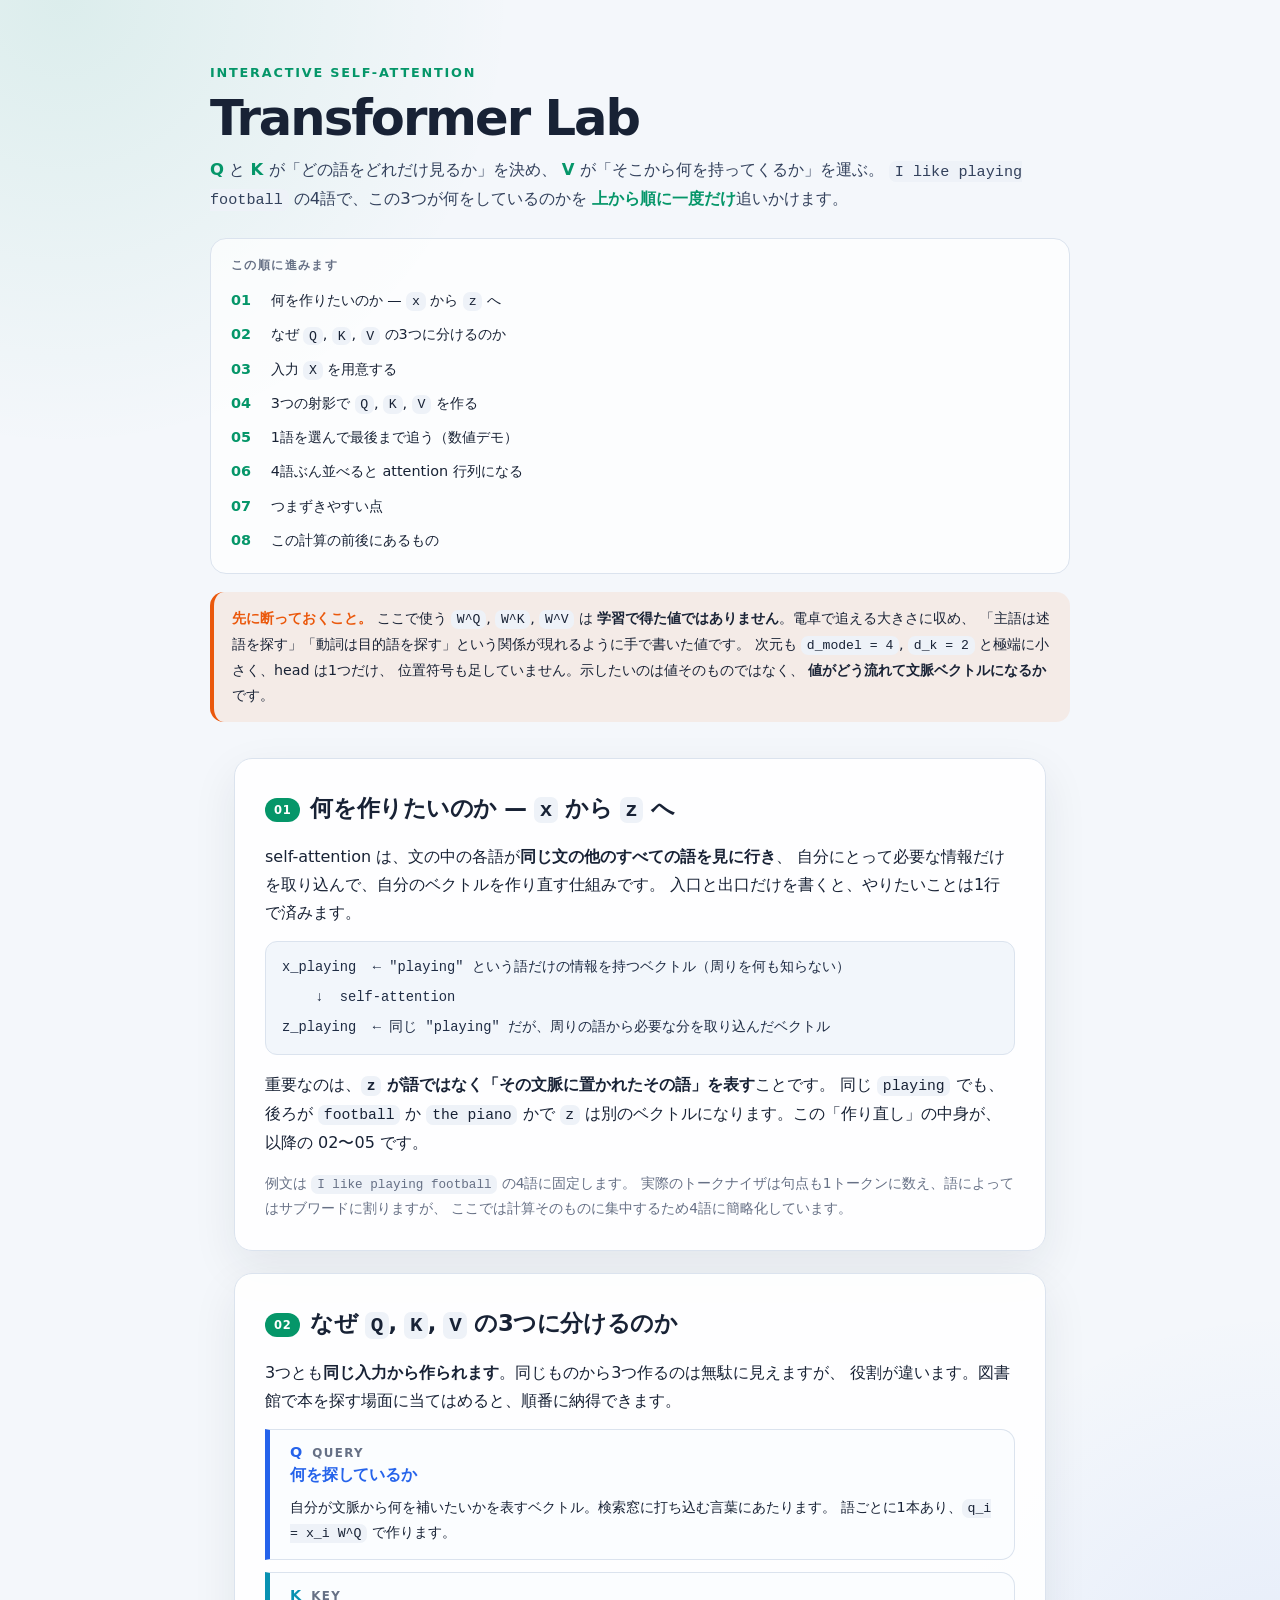
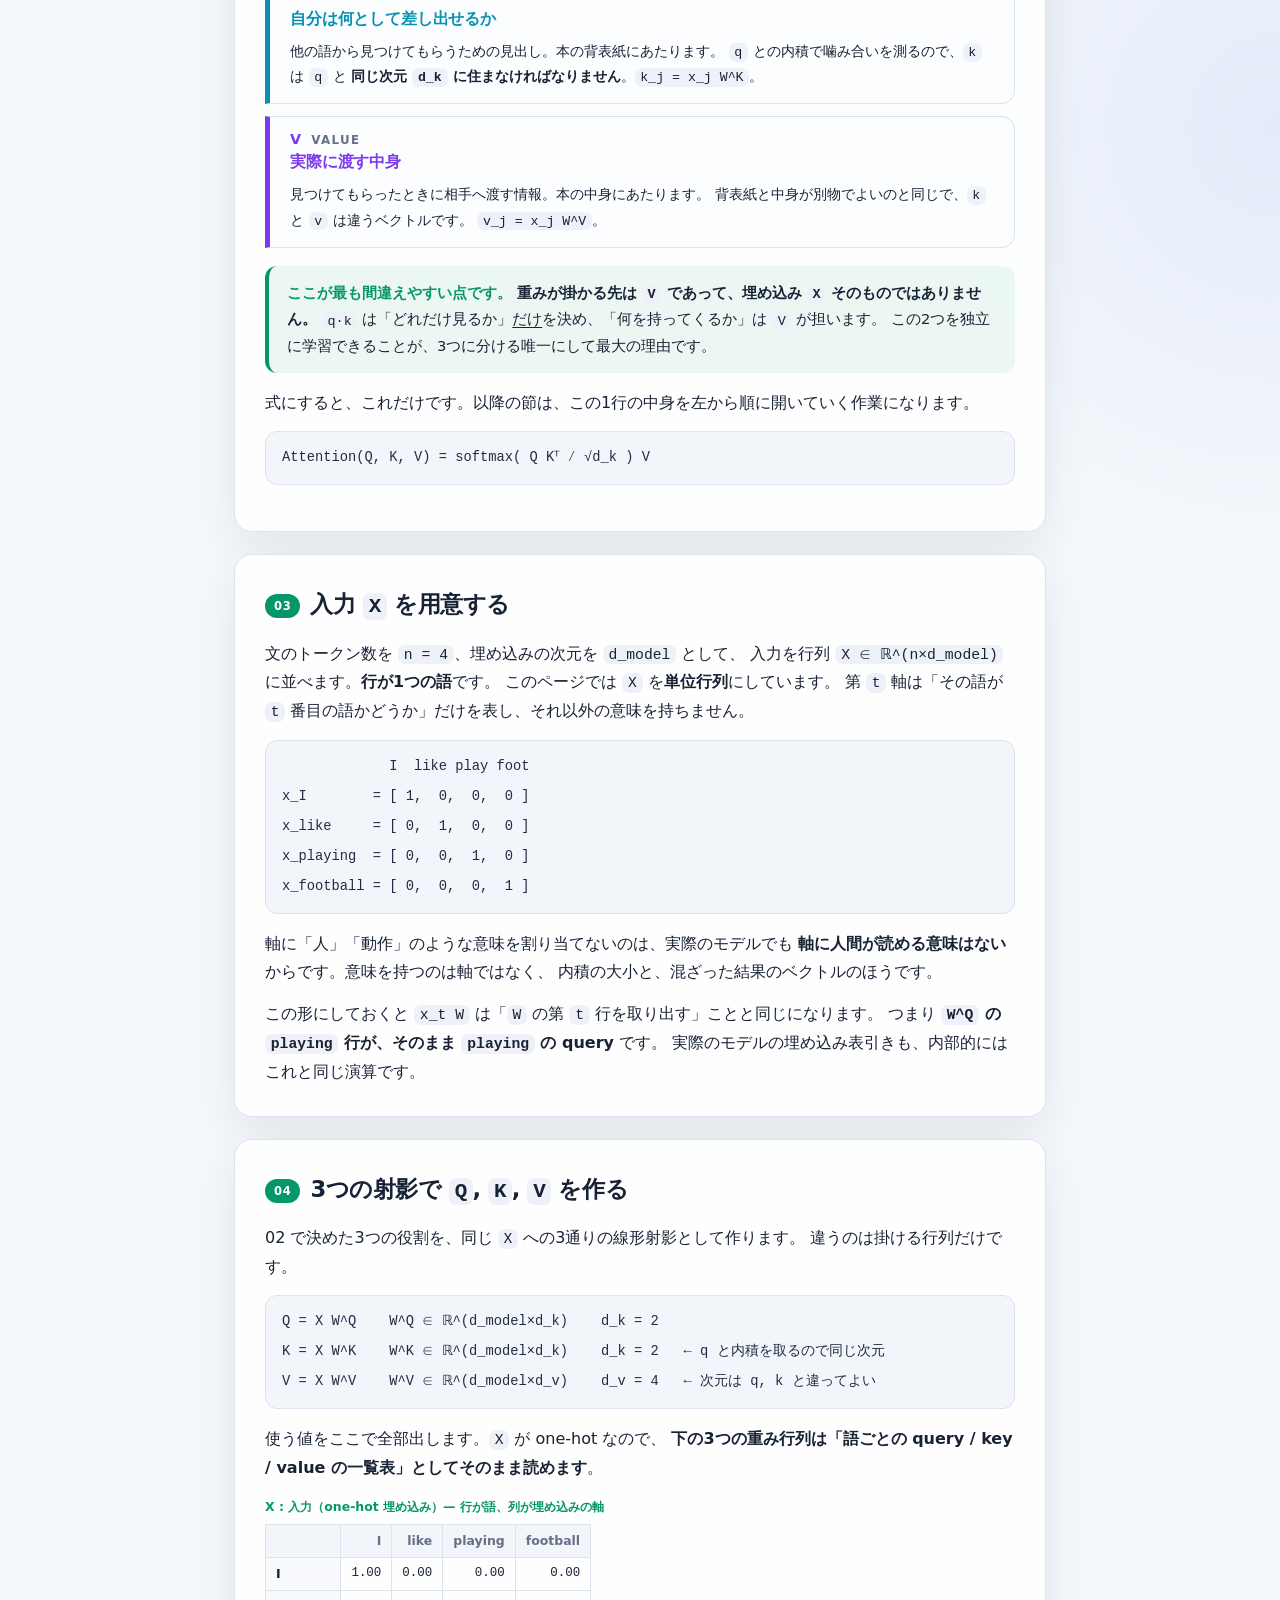
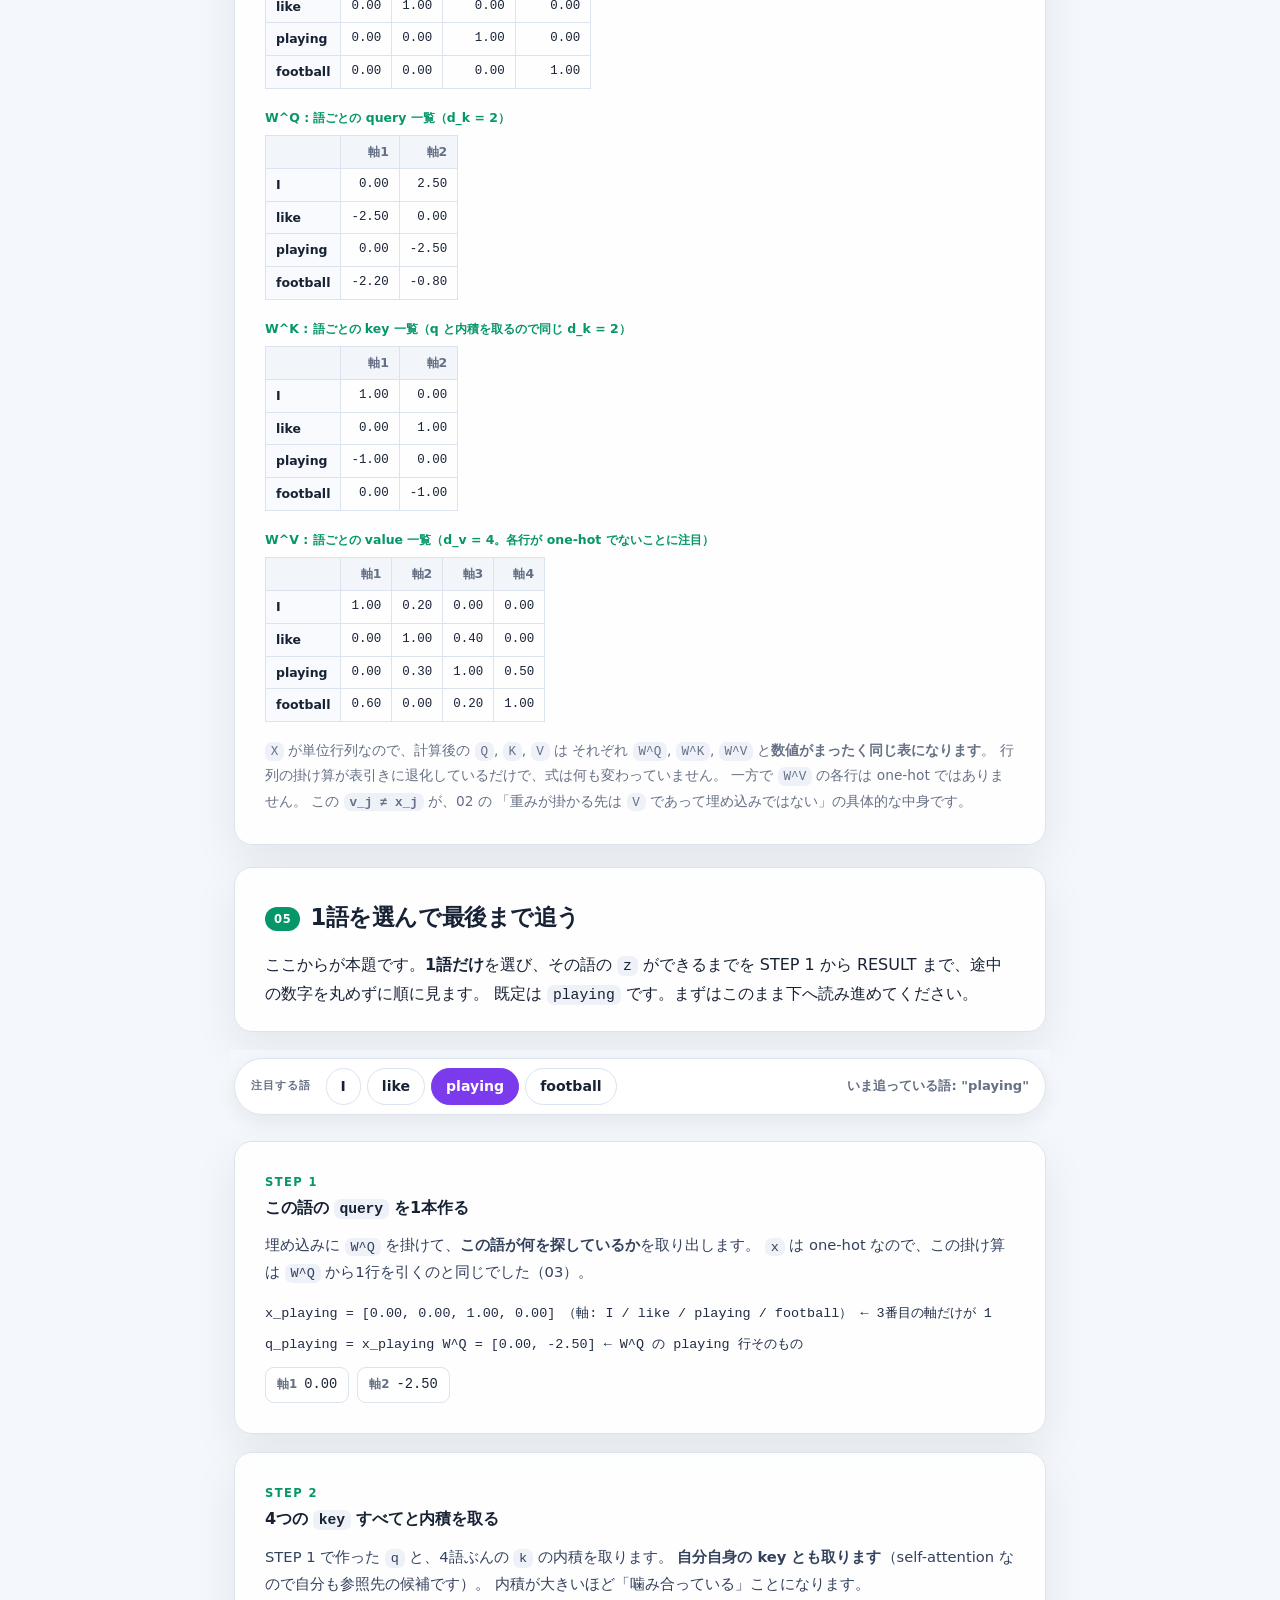
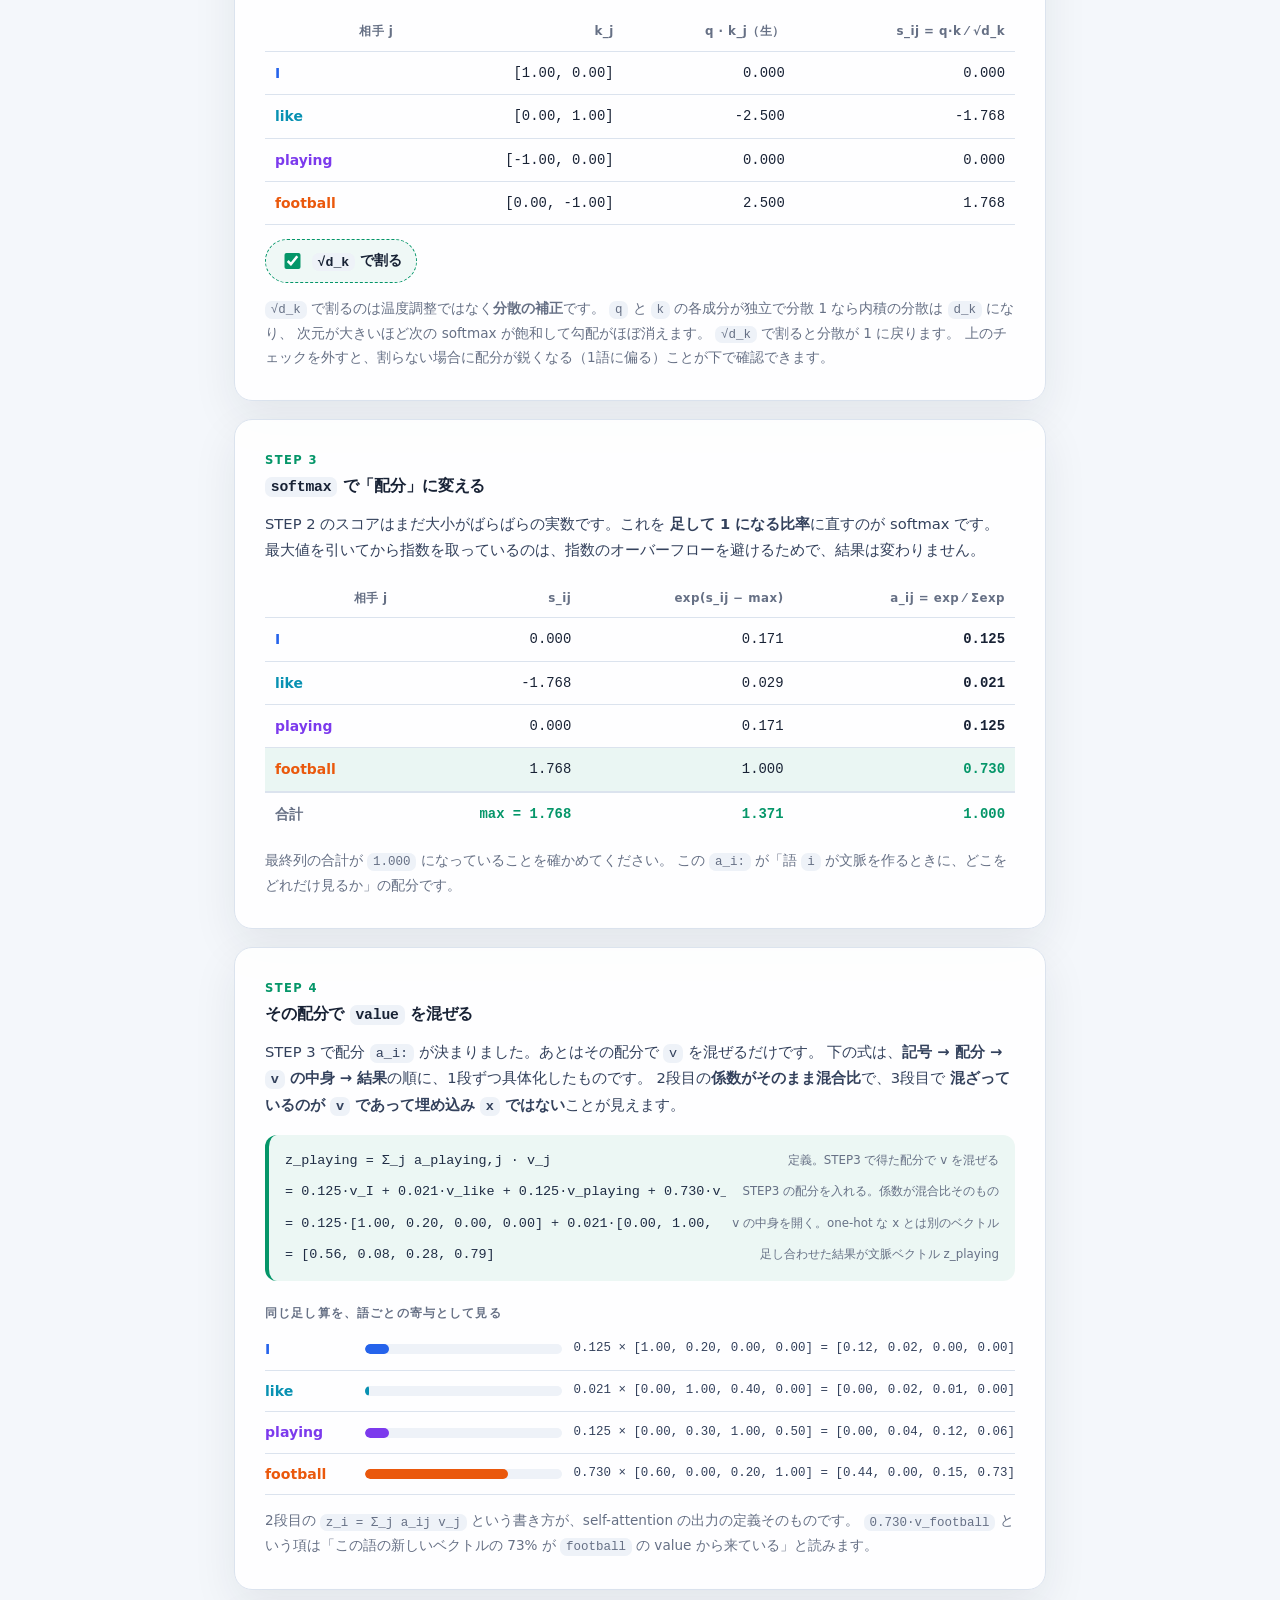
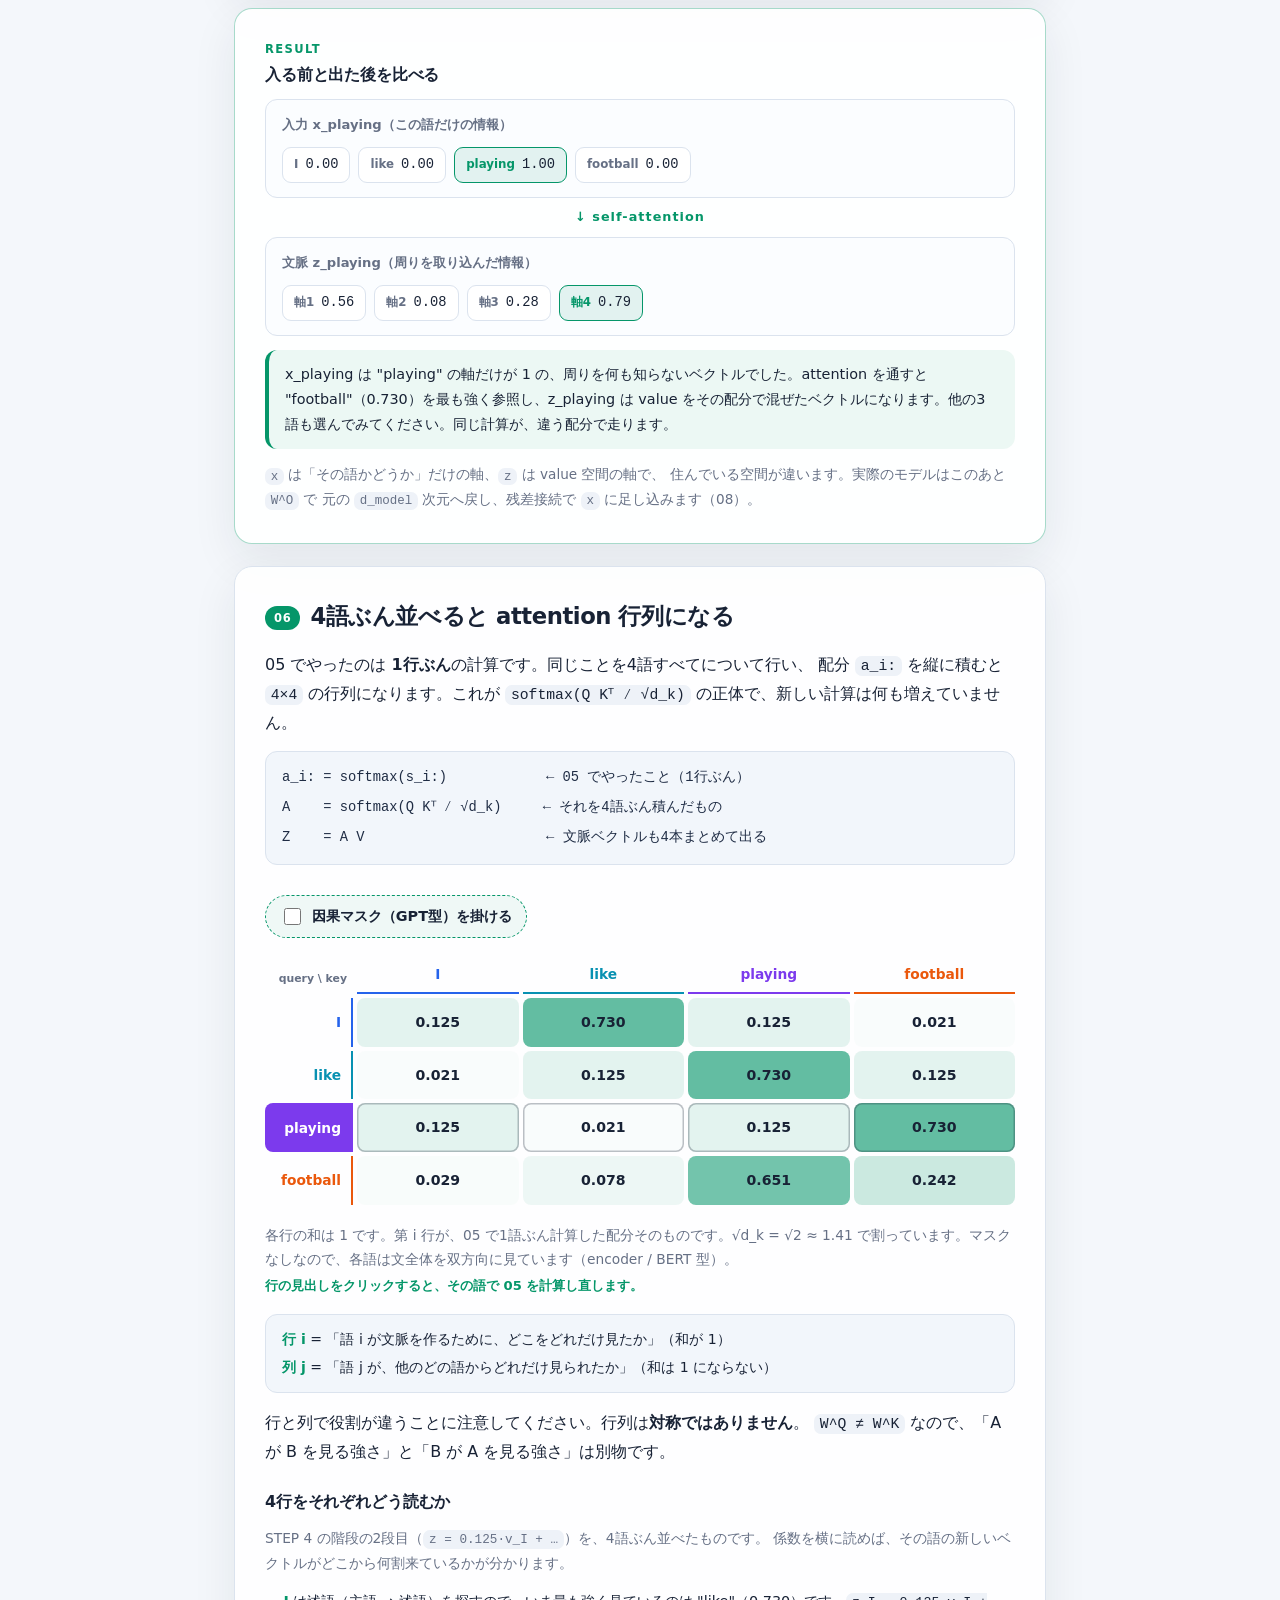
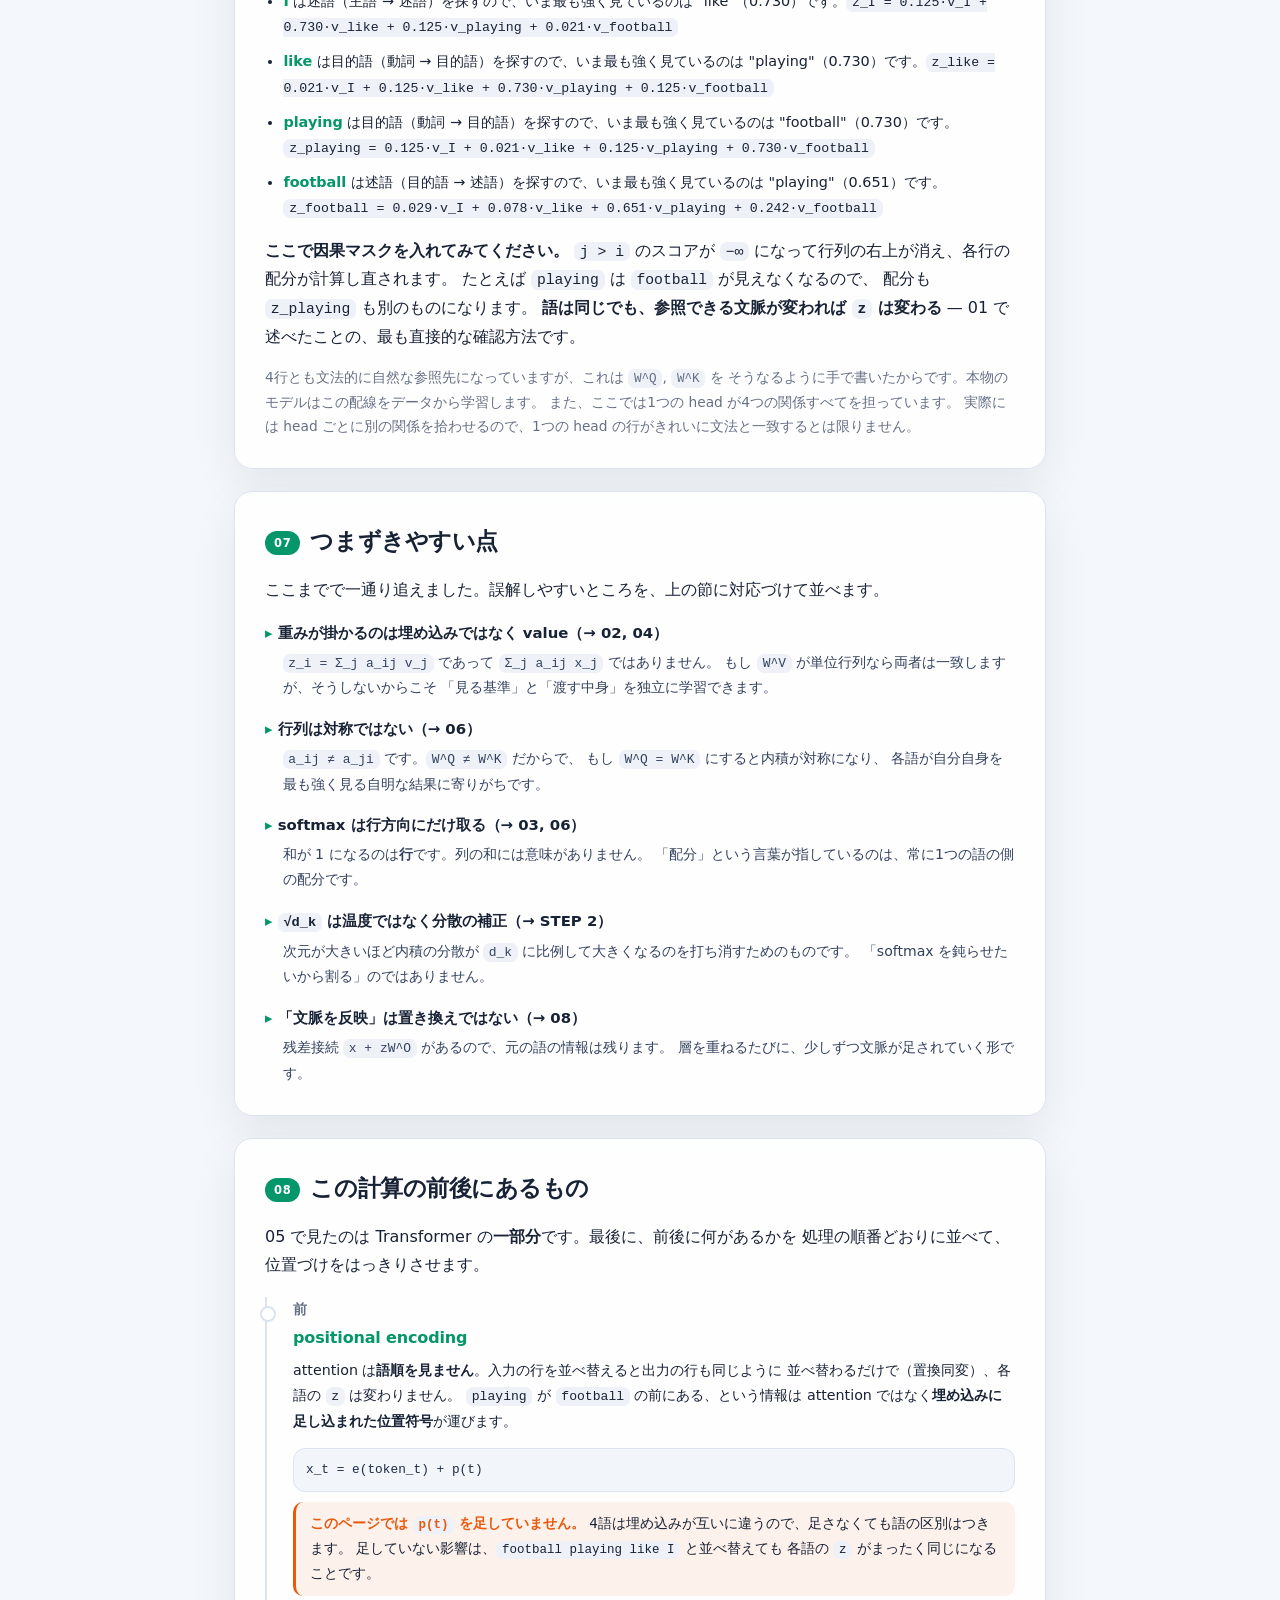
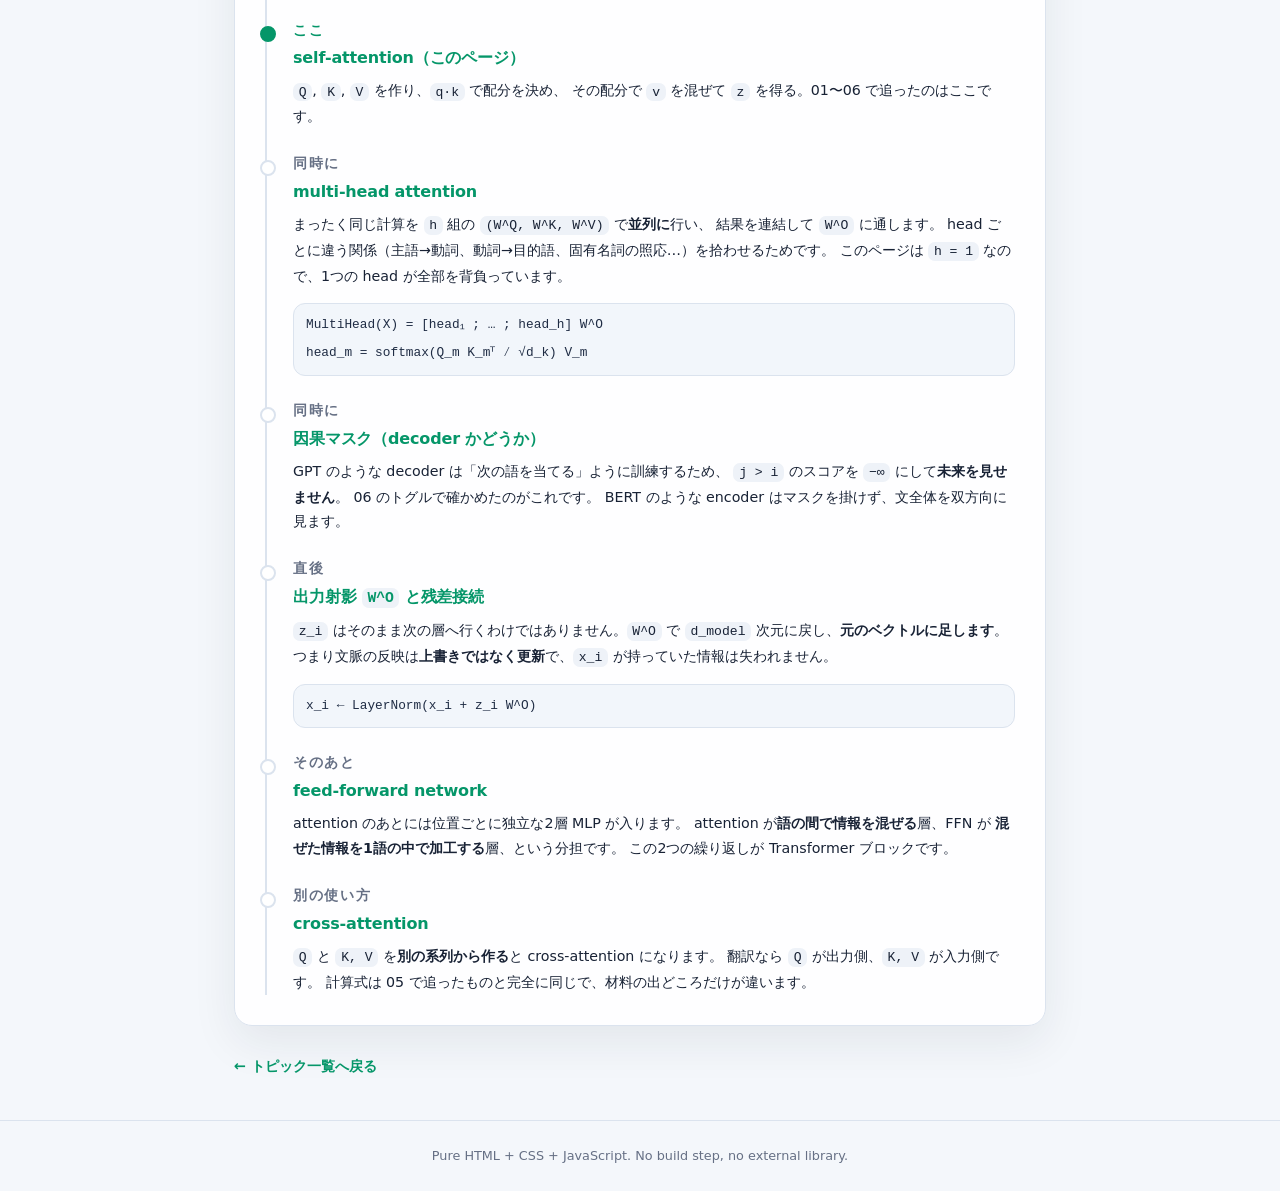
==== commit 01a73e46: "transformerページを改修" ====
--- a/transformer-lab/index.html
+++ b/transformer-lab/index.html
@@ -365,11 +365,17 @@
         <p class="step-number">STEP 4</p>
         <h3>その配分で <code>value</code> を混ぜる</h3>
         <p class="step-lead">
-          棒の長さが <code>a_ij</code>、右の式が実際に足し込まれた <code>a_ij · v_j</code> です。
-          <strong>混ざっているのは <code>v</code> であり、埋め込み <code>x</code> ではありません。</strong>
-          4本を足し合わせたものが、この語の文脈ベクトル <code>z_i = Σ_j a_ij v_j</code> です。
+          STEP 3 で配分 <code>a_i:</code> が決まりました。あとはその配分で <code>v</code> を混ぜるだけです。
+          下の式は、<strong>記号 → 配分 → <code>v</code> の中身 → 結果</strong>の順に、1段ずつ具体化したものです。
+          2段目の<strong>係数がそのまま混合比</strong>で、3段目で
+          <strong>混ざっているのが <code>v</code> であって埋め込み <code>x</code> ではない</strong>ことが見えます。
         </p>
         <div id="valueMixing"></div>
+        <p class="step-note">
+          2段目の <code>z_i = Σ_j a_ij v_j</code> という書き方が、self-attention の出力の定義そのものです。
+          <code>0.730·v_football</code> という項は「この語の新しいベクトルの 73% が
+          <code>football</code> の value から来ている」と読みます。
+        </p>
       </article>
 
       <article class="card step step-result">
@@ -423,6 +429,10 @@
       </p>
 
       <h3 class="reading-title">4行をそれぞれどう読むか</h3>
+      <p class="note">
+        STEP 4 の階段の2段目（<code>z = 0.125·v_I + …</code>）を、4語ぶん並べたものです。
+        係数を横に読めば、その語の新しいベクトルがどこから何割来ているかが分かります。
+      </p>
       <ul class="reading-list" id="readingList"></ul>
 
       <p>
--- a/transformer-lab/style.css
+++ b/transformer-lab/style.css
@@ -445,7 +445,46 @@
 }
 .score-table tfoot th { text-align: left; color: var(--muted); }
 
-/* ---- STEP4: value の合成 ----------------------------------------------- */
+/* ---- STEP4: value の合成 -----------------------------------------------
+ * 上段が「記号 → 配分 → v の中身 → 結果」の4段の階段、下段が同じ足し算の棒。
+ * 階段の各段は、左に式、右にその段が何をしたかの注釈を置く2列で組む。
+ * 式は横に長くなりうるので、段ごとに独立して横スクロールさせる。
+ * ---------------------------------------------------------------------- */
+.mix-ladder {
+  display: flex;
+  flex-direction: column;
+  gap: 8px;
+  margin: 0 0 22px;
+  padding: 14px 16px;
+  border-radius: 12px;
+  border-left: 4px solid var(--green);
+  background: rgba(5,150,105,.07);
+}
+.ladder-row {
+  display: grid;
+  grid-template-columns: minmax(0, 1fr) auto;
+  align-items: baseline;
+  gap: 6px 16px;
+}
+.ladder-code {
+  display: block;
+  overflow-x: auto;
+  padding: 0;
+  background: none;
+  white-space: pre;
+  font-size: .84rem;
+  color: #1f2c44;
+}
+.ladder-note { font-size: .74rem; color: var(--muted); white-space: nowrap; }
+
+.mix-bars-title {
+  margin: 0 0 6px;
+  font-size: .72rem;
+  font-weight: 800;
+  letter-spacing: .1em;
+  color: var(--muted);
+  text-transform: uppercase;
+}
 .mix-row {
   display: grid;
   grid-template-columns: 5.5rem minmax(4rem, 1fr) auto;
@@ -464,21 +503,6 @@
   color: #33415c;
   white-space: nowrap;
 }
-/* 4本を足し合わせた行。ここが z の定義そのものなので、他の行と区別する。 */
-.mix-total {
-  display: flex;
-  flex-wrap: wrap;
-  align-items: baseline;
-  gap: 6px 12px;
-  margin-top: 12px;
-  padding: 10px 14px;
-  border-radius: 12px;
-  background: rgba(5,150,105,.08);
-  border-left: 4px solid var(--green);
-}
-.mix-total-label { font-size: .8rem; font-weight: 800; color: var(--green); }
-.mix-total code { background: none; padding: 0; font-size: .82rem; }
-
 /* ---- RESULT: 入力と文脈の比較 ------------------------------------------ */
 .compare-block { padding: 14px 16px; border-radius: 12px; border: 1px solid var(--line); background: #fbfdff; }
 .compare-title { margin: 0; font-size: .82rem; font-weight: 800; color: var(--muted); }
@@ -656,6 +680,9 @@
   .focus-headline { margin-left: 0; width: 100%; }
   .mix-row { grid-template-columns: 1fr; gap: 6px; }
   .mix-vector { white-space: normal; }
+  /* 階段は式を優先し、注釈を式の下へ回す */
+  .ladder-row { grid-template-columns: 1fr; gap: 2px; }
+  .ladder-note { white-space: normal; }
   .flow-list { padding-left: 20px; }
   .flow-item::before { left: -27px; }
 }
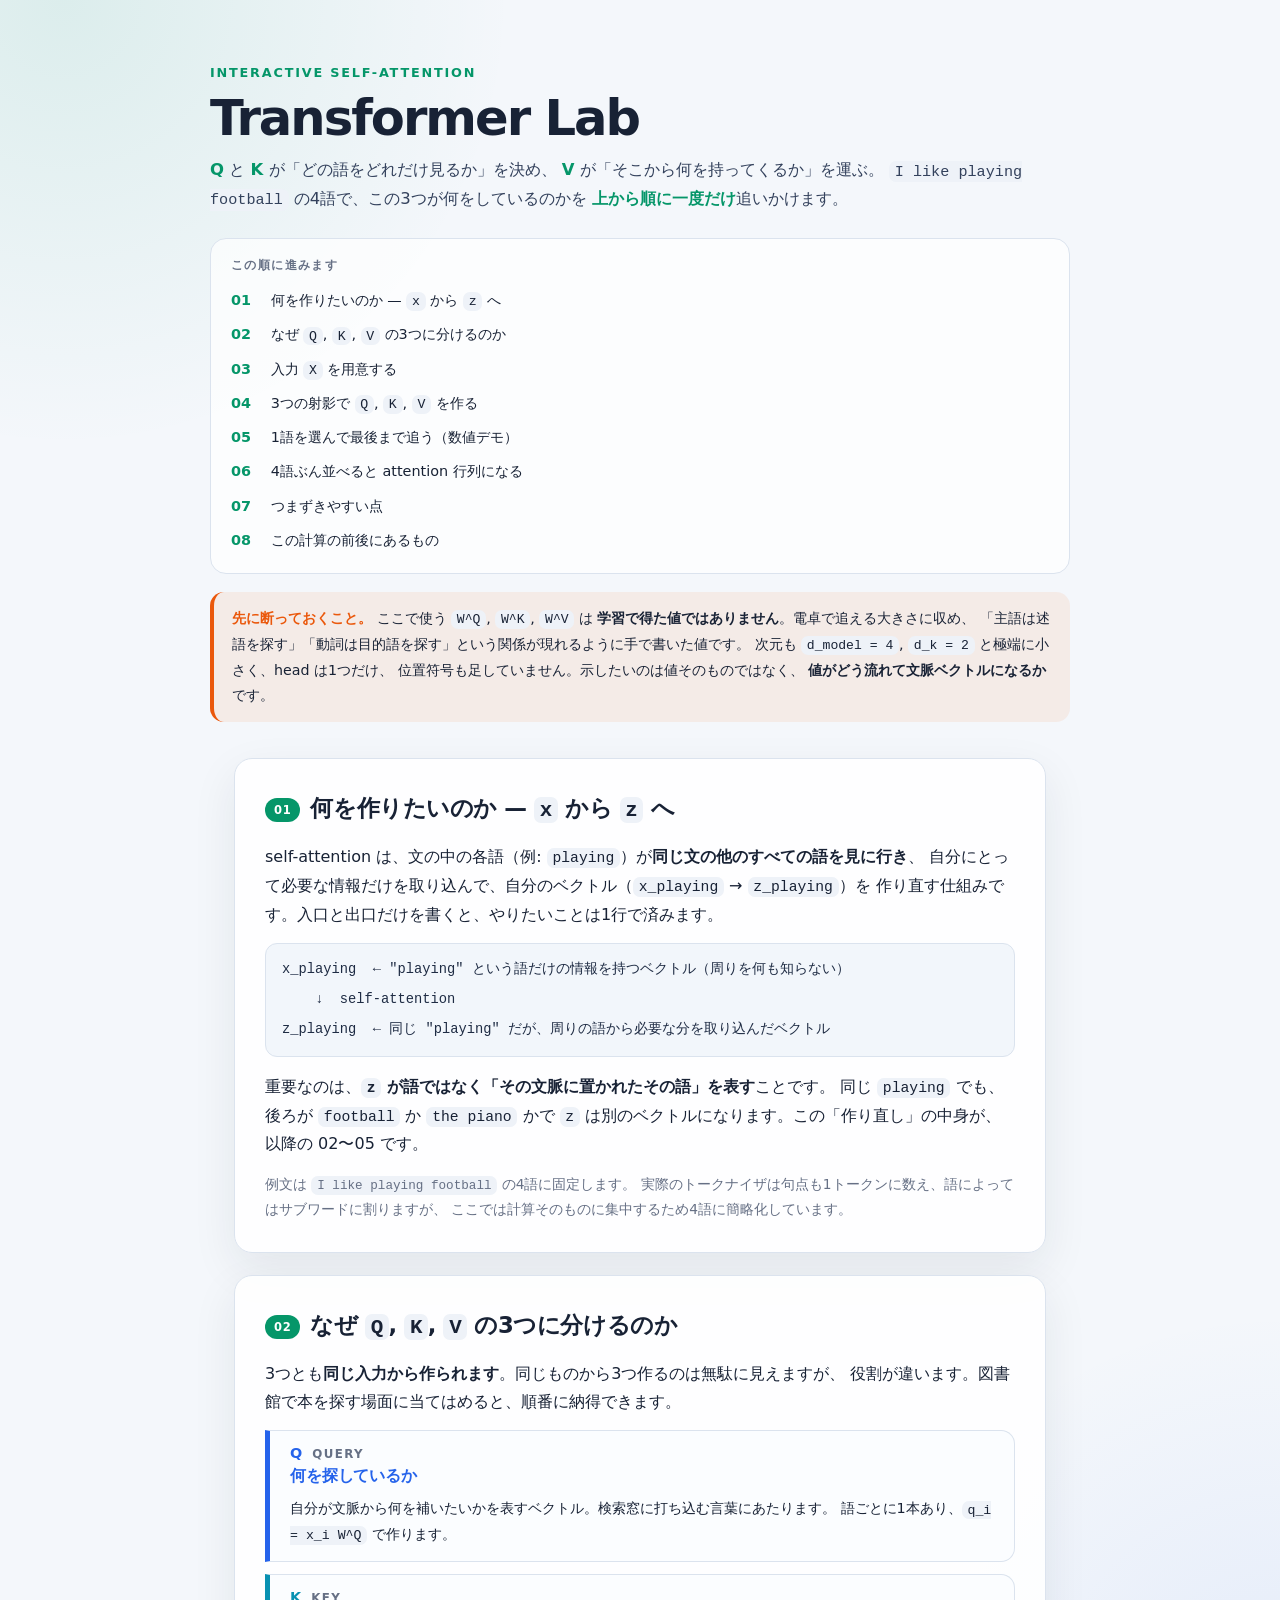
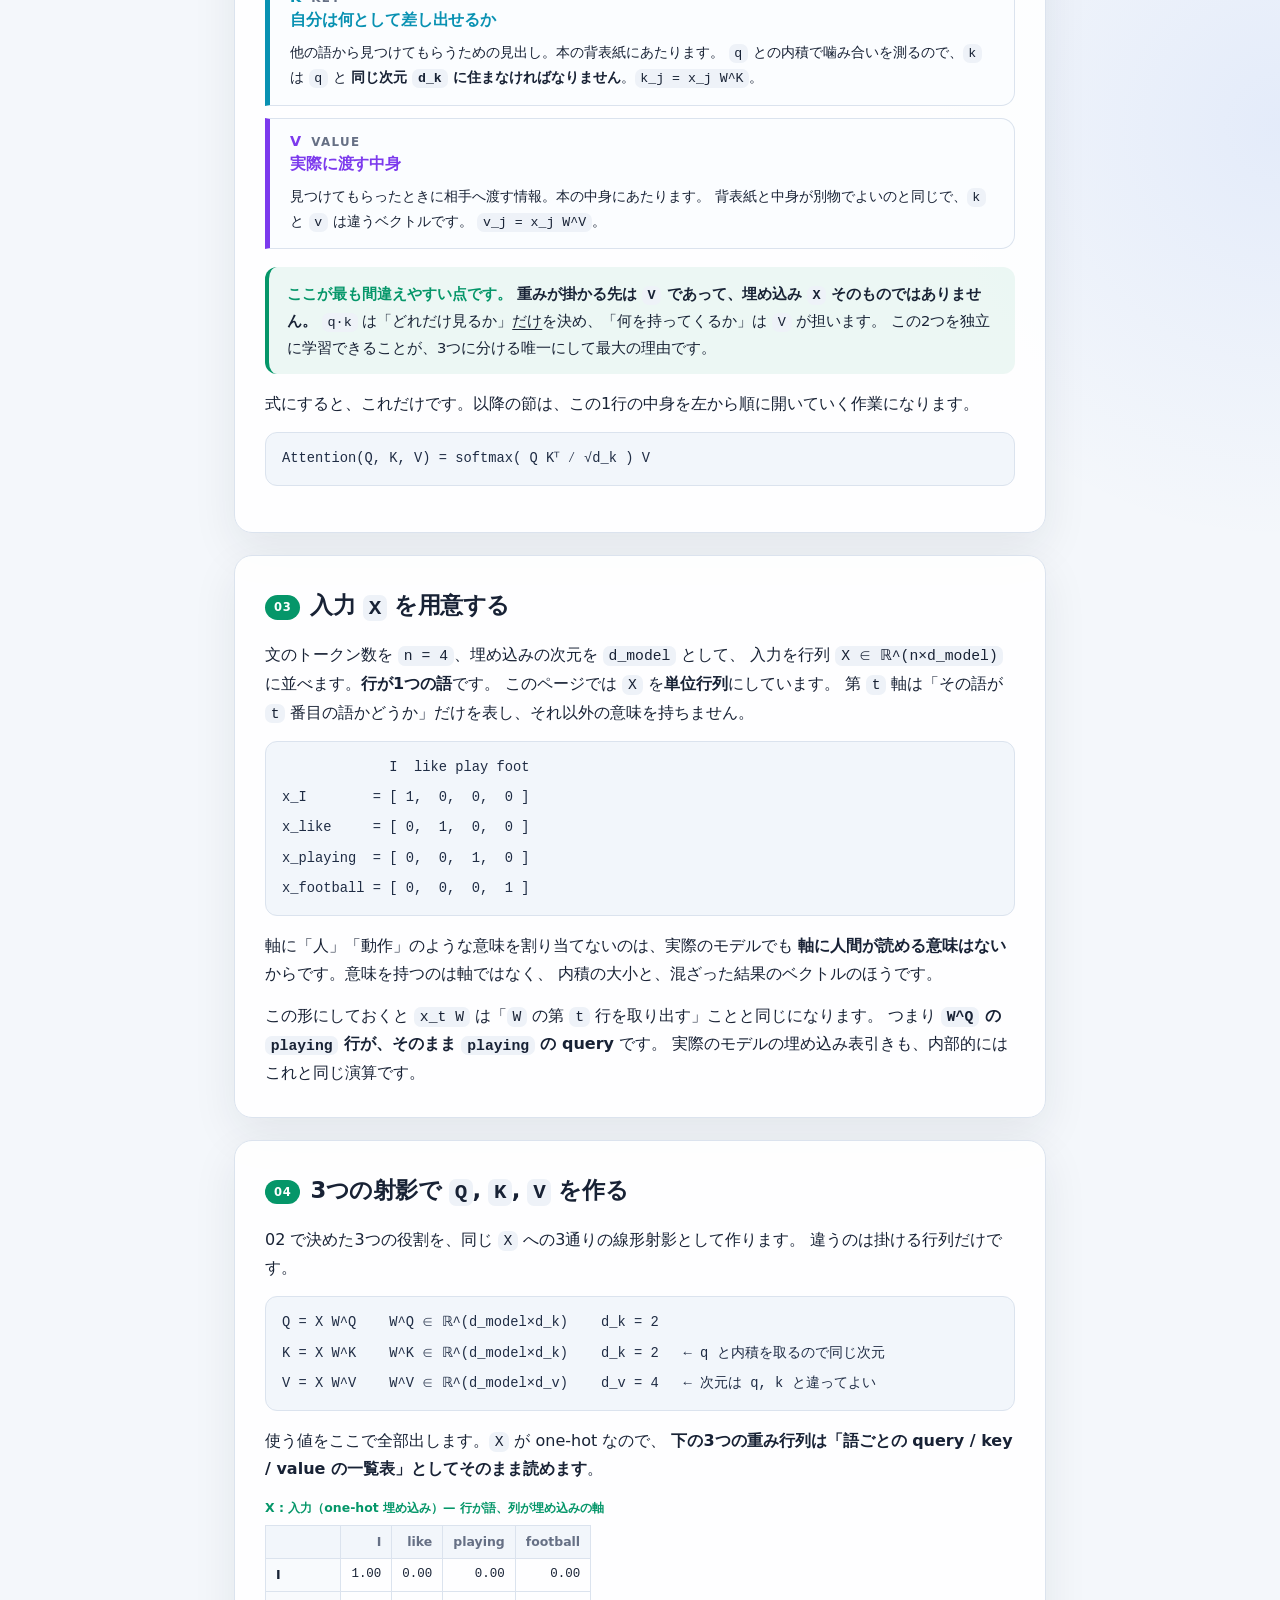
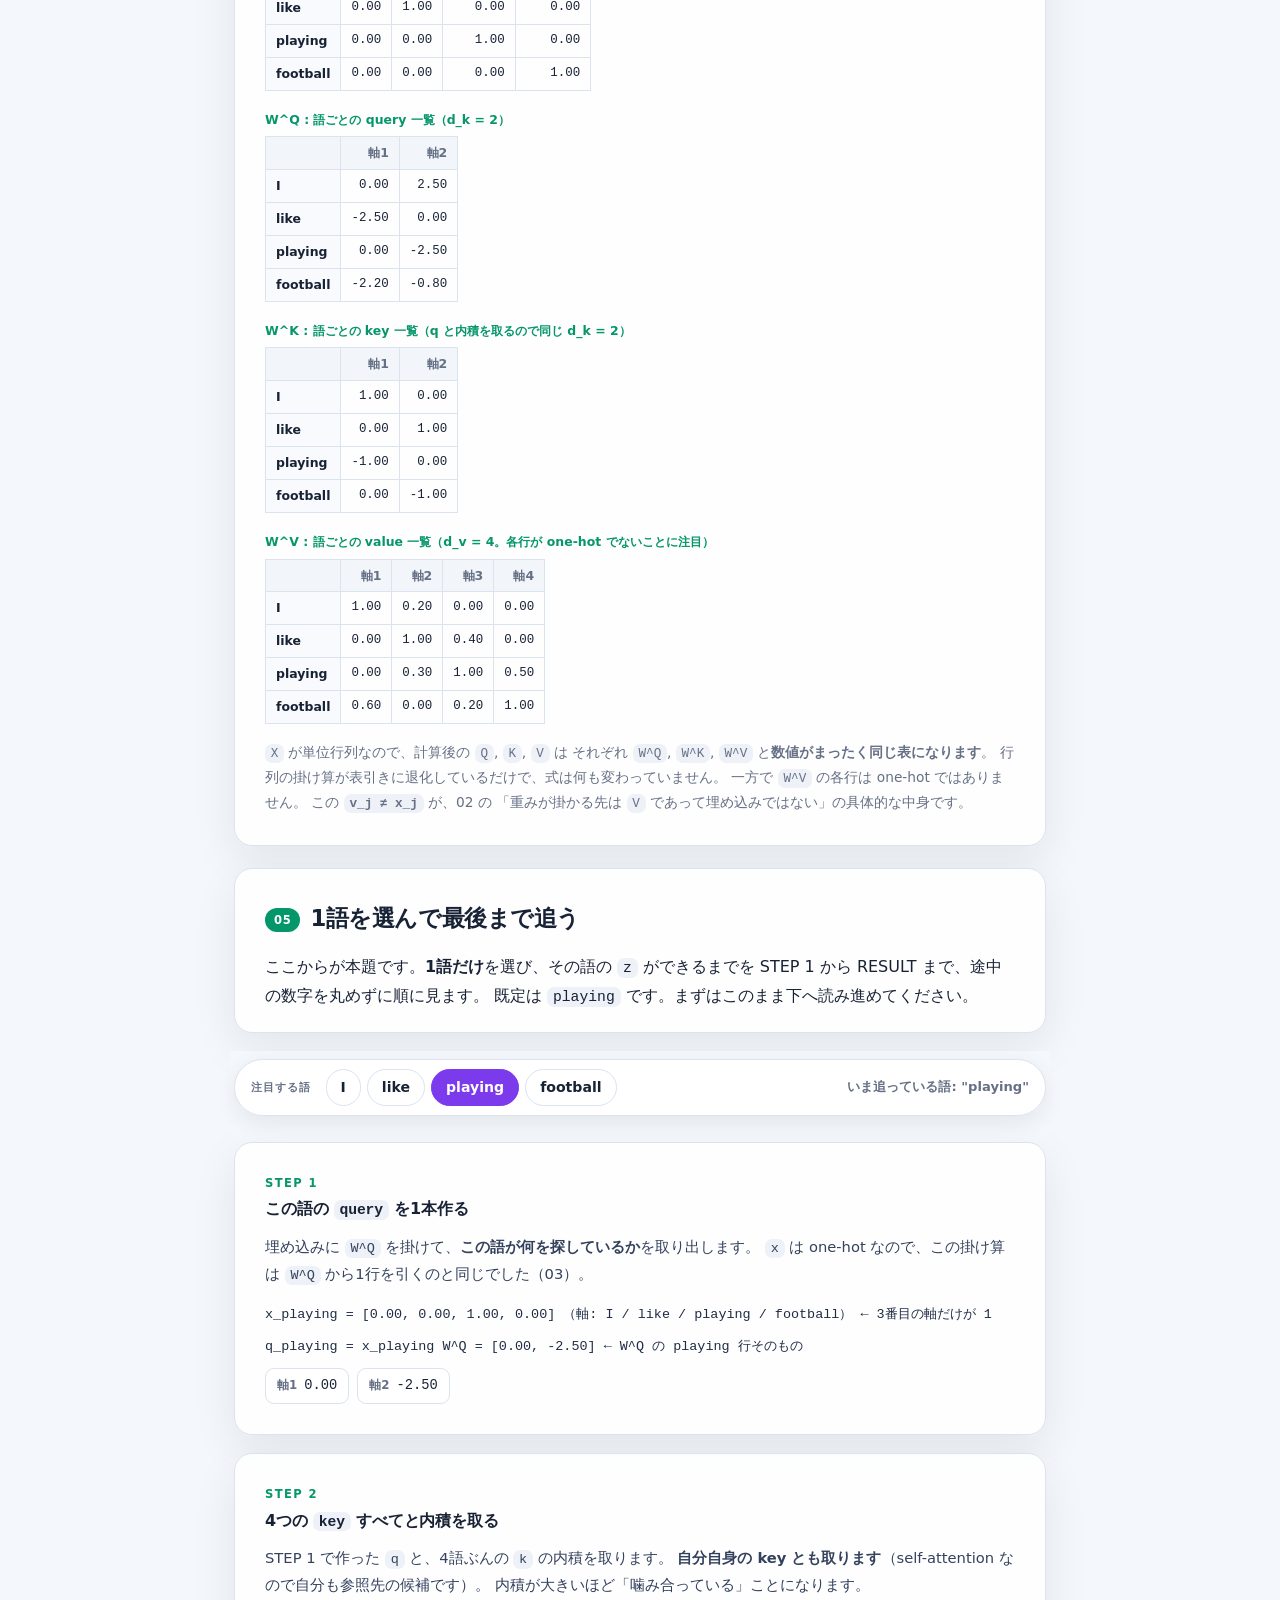
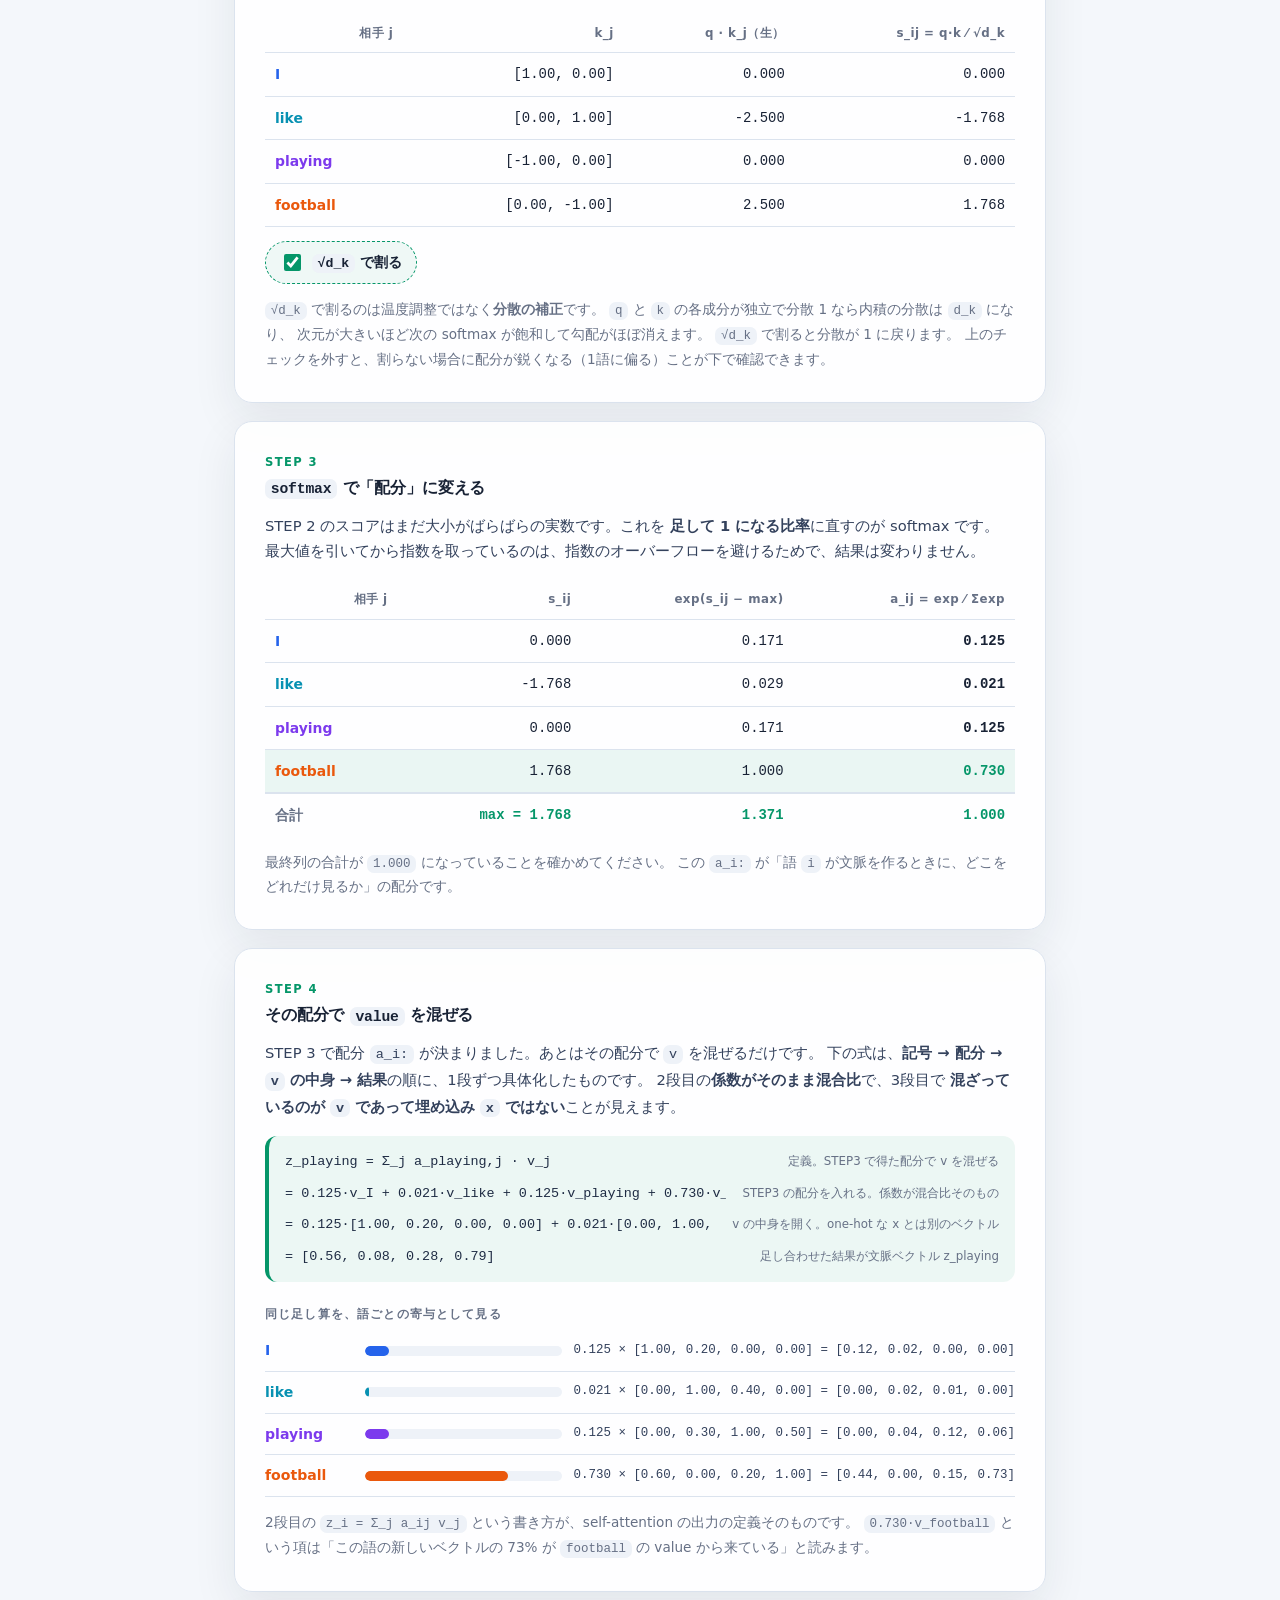
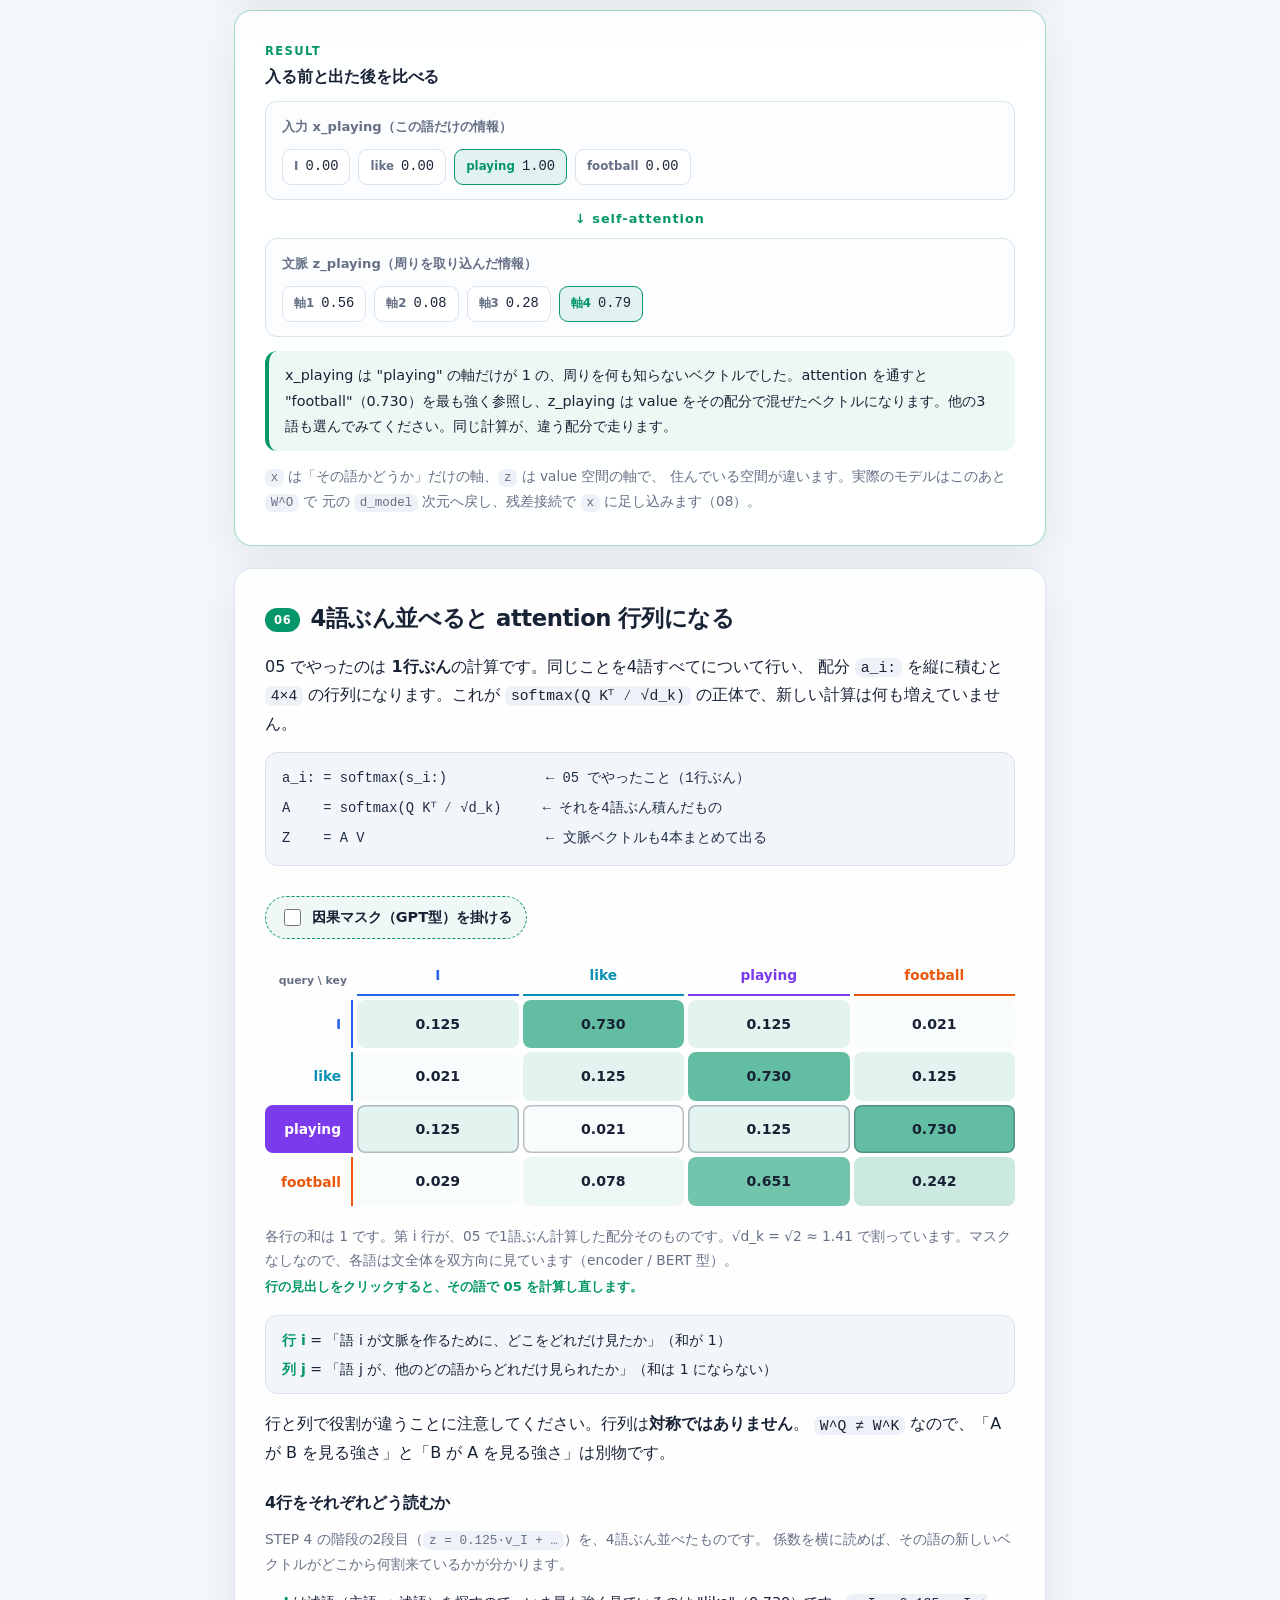
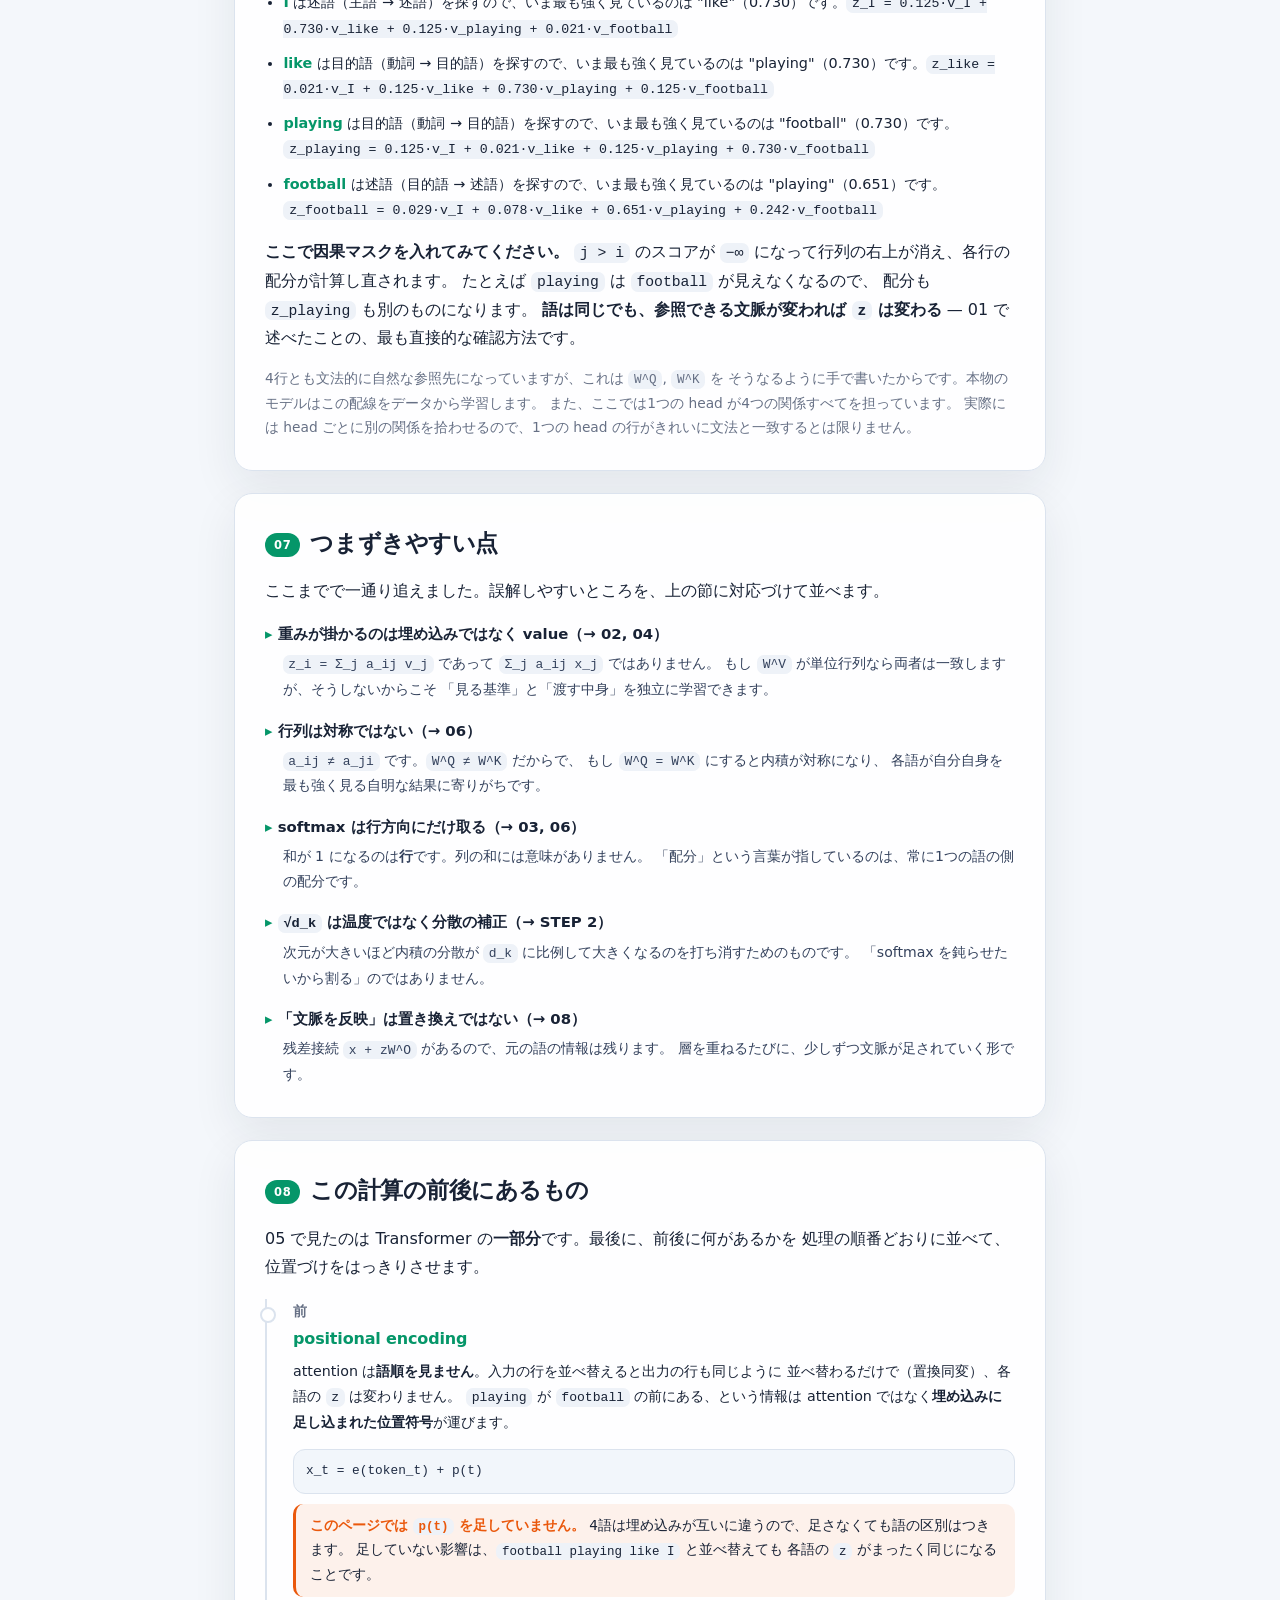
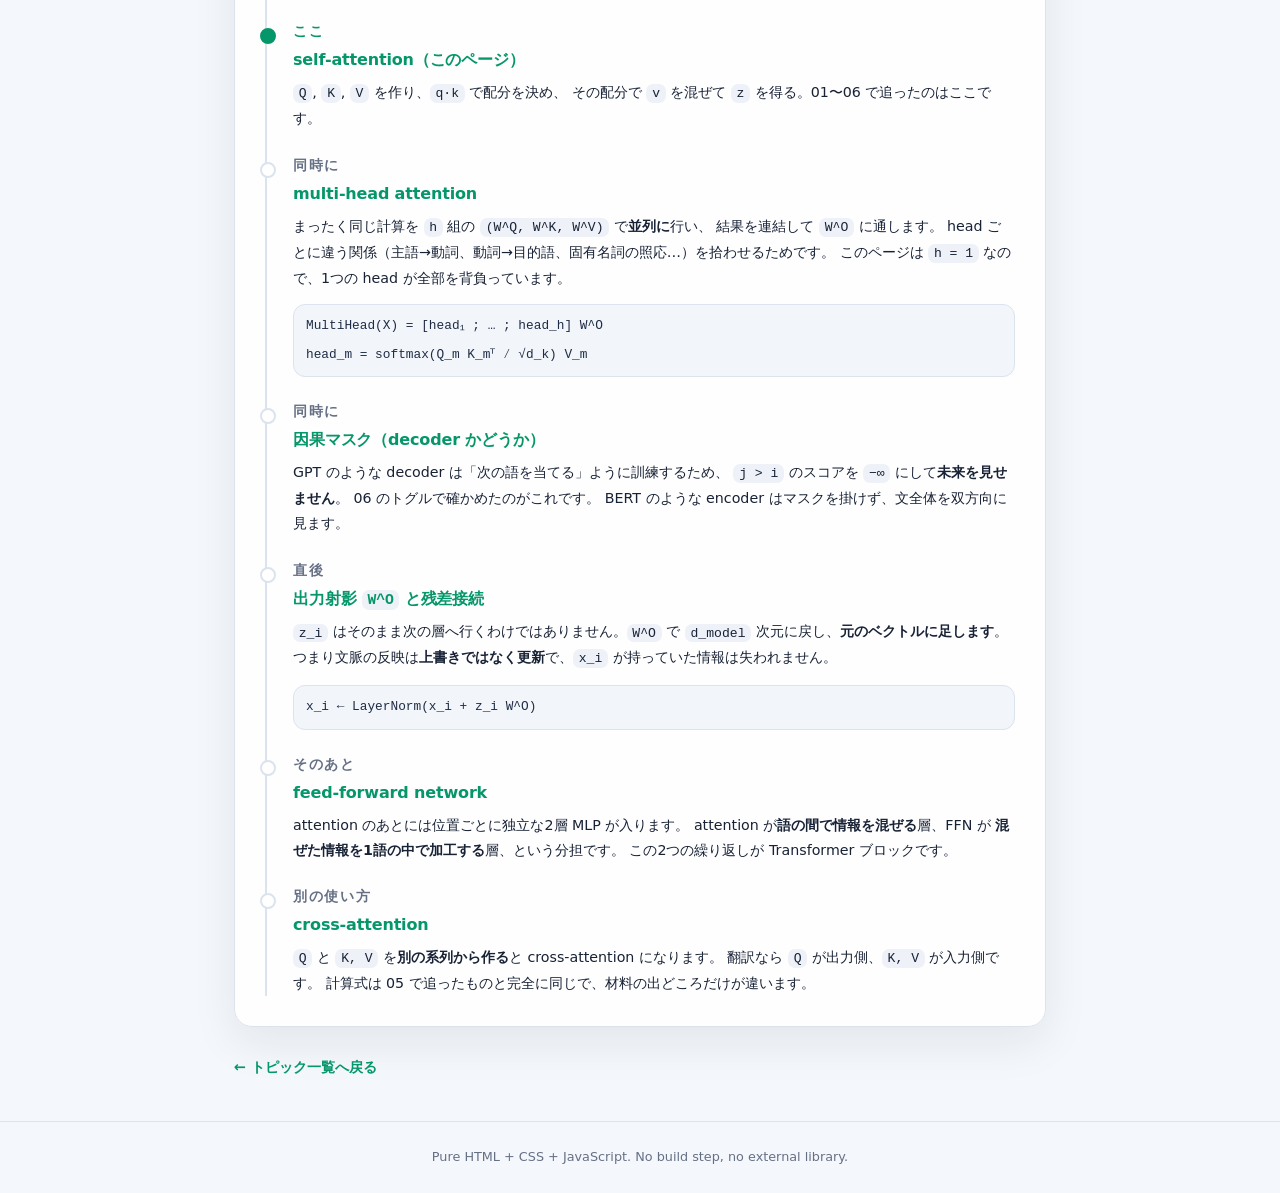
==== commit 1ba57e1b: "transformerページを改修" ====
--- a/transformer-lab/index.html
+++ b/transformer-lab/index.html
@@ -126,9 +126,9 @@
     <section class="card" id="s01">
       <h2><span class="section-badge">01</span>何を作りたいのか — <code>x</code> から <code>z</code> へ</h2>
       <p>
-        self-attention は、文の中の各語が<strong>同じ文の他のすべての語を見に行き</strong>、
-        自分にとって必要な情報だけを取り込んで、自分のベクトルを作り直す仕組みです。
-        入口と出口だけを書くと、やりたいことは1行で済みます。
+        self-attention は、文の中の各語（例: <code>playing</code>）が<strong>同じ文の他のすべての語を見に行き</strong>、
+        自分にとって必要な情報だけを取り込んで、自分のベクトル（<code>x_playing</code> → <code>z_playing</code>）を
+        作り直す仕組みです。入口と出口だけを書くと、やりたいことは1行で済みます。
       </p>
       <div class="formula-block">
         <code>x_playing  ← "playing" という語だけの情報を持つベクトル（周りを何も知らない）</code>
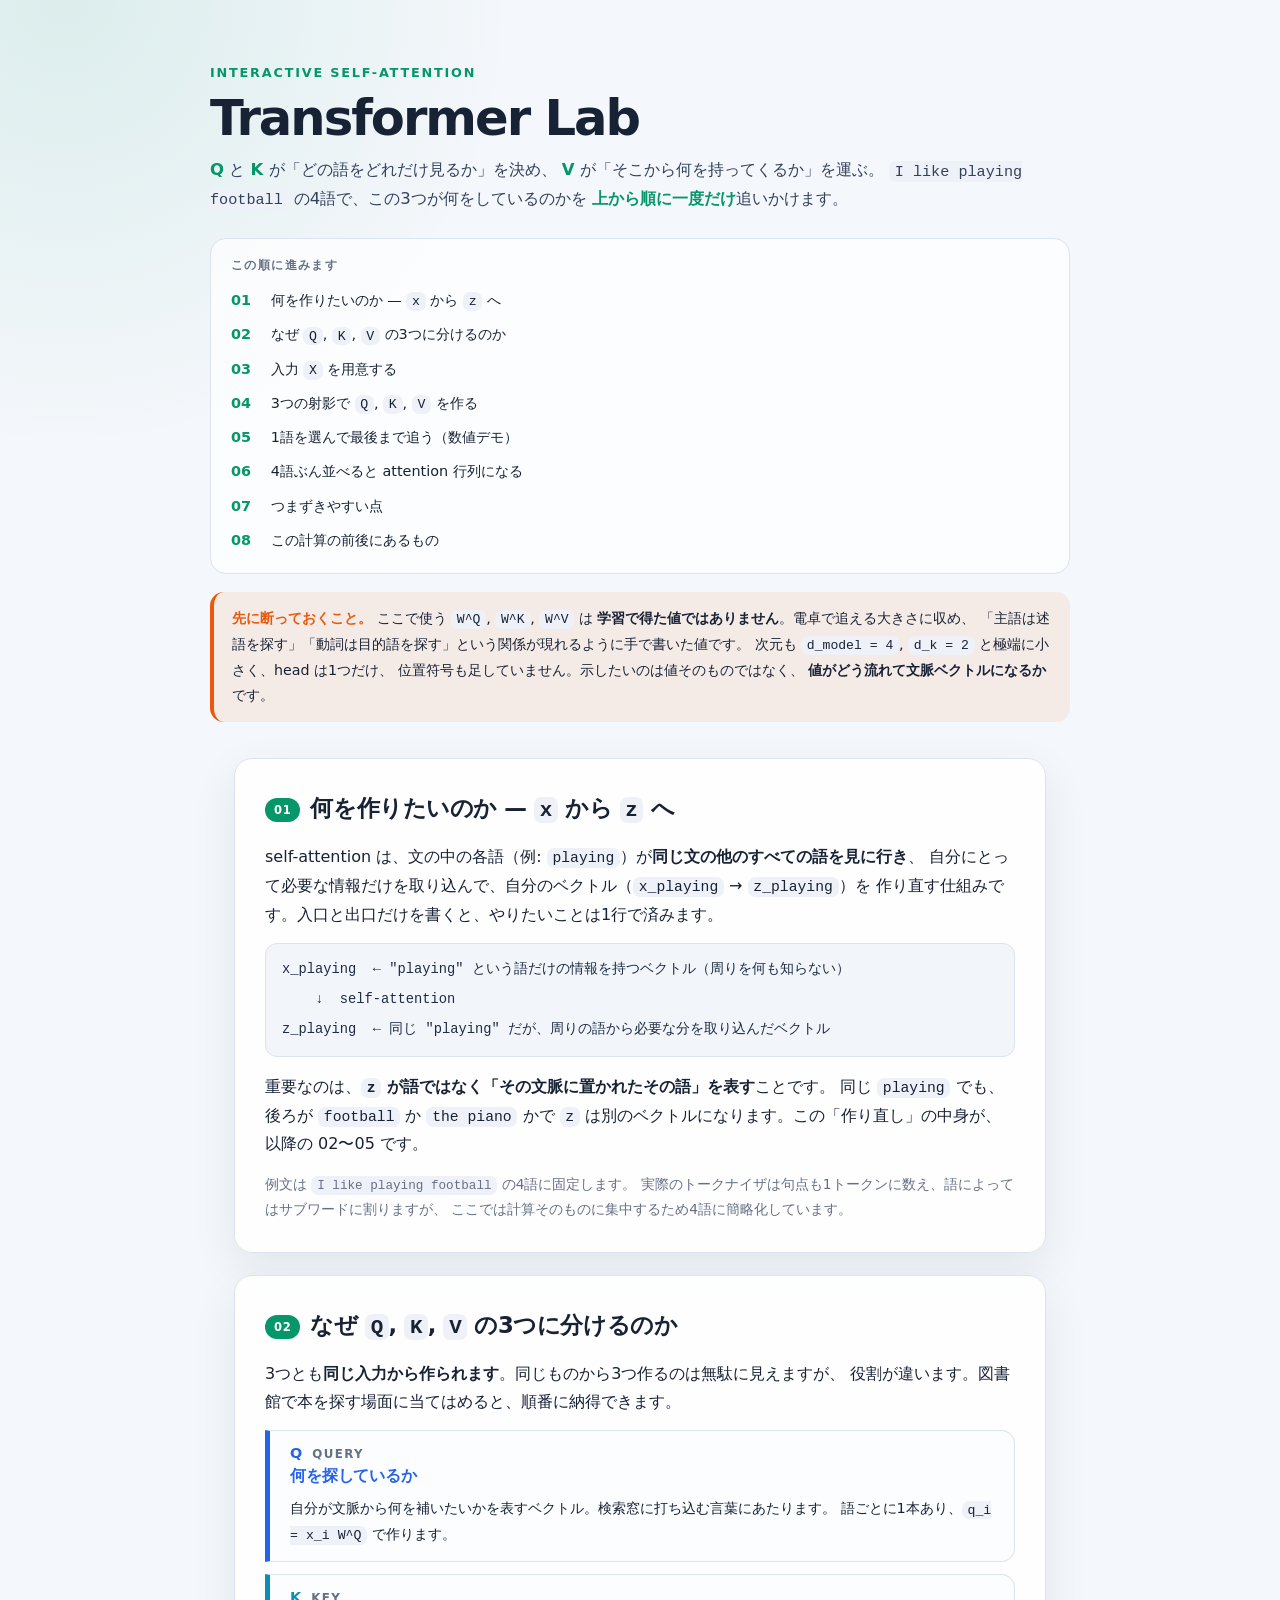
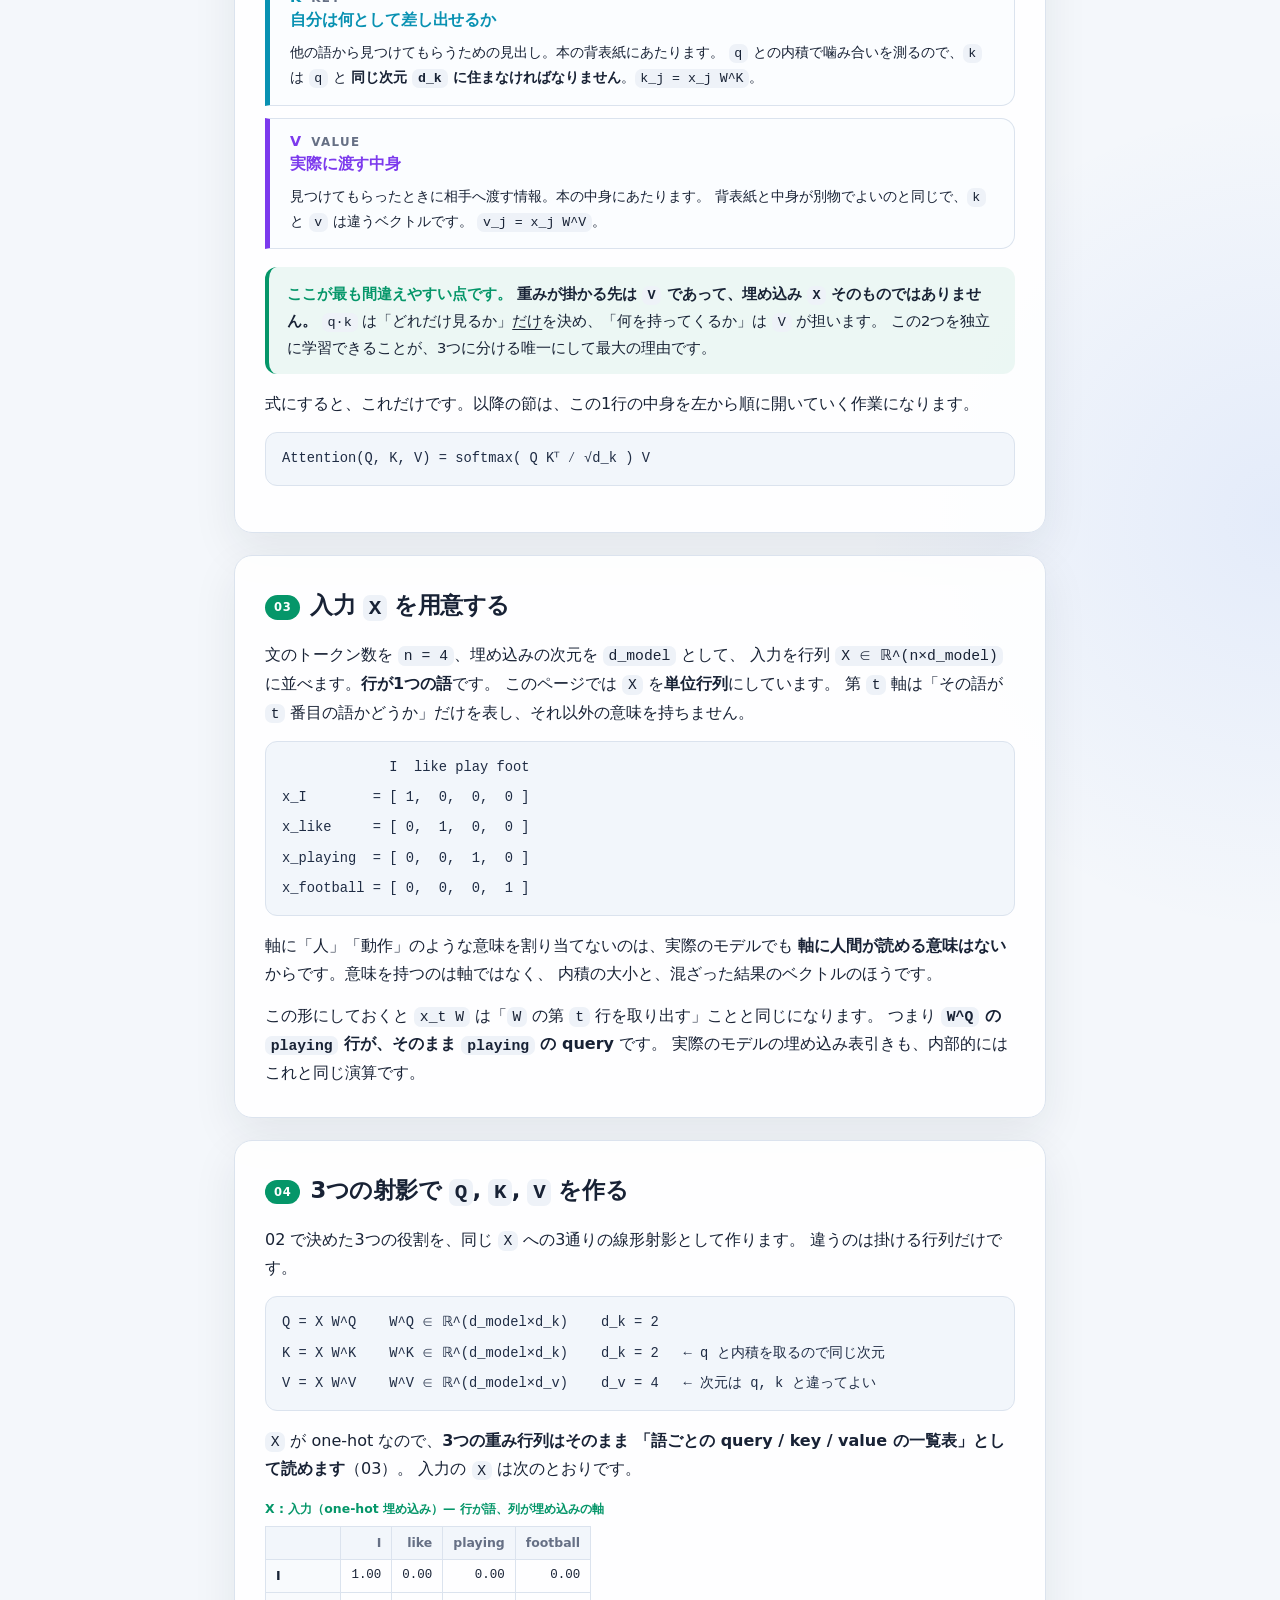
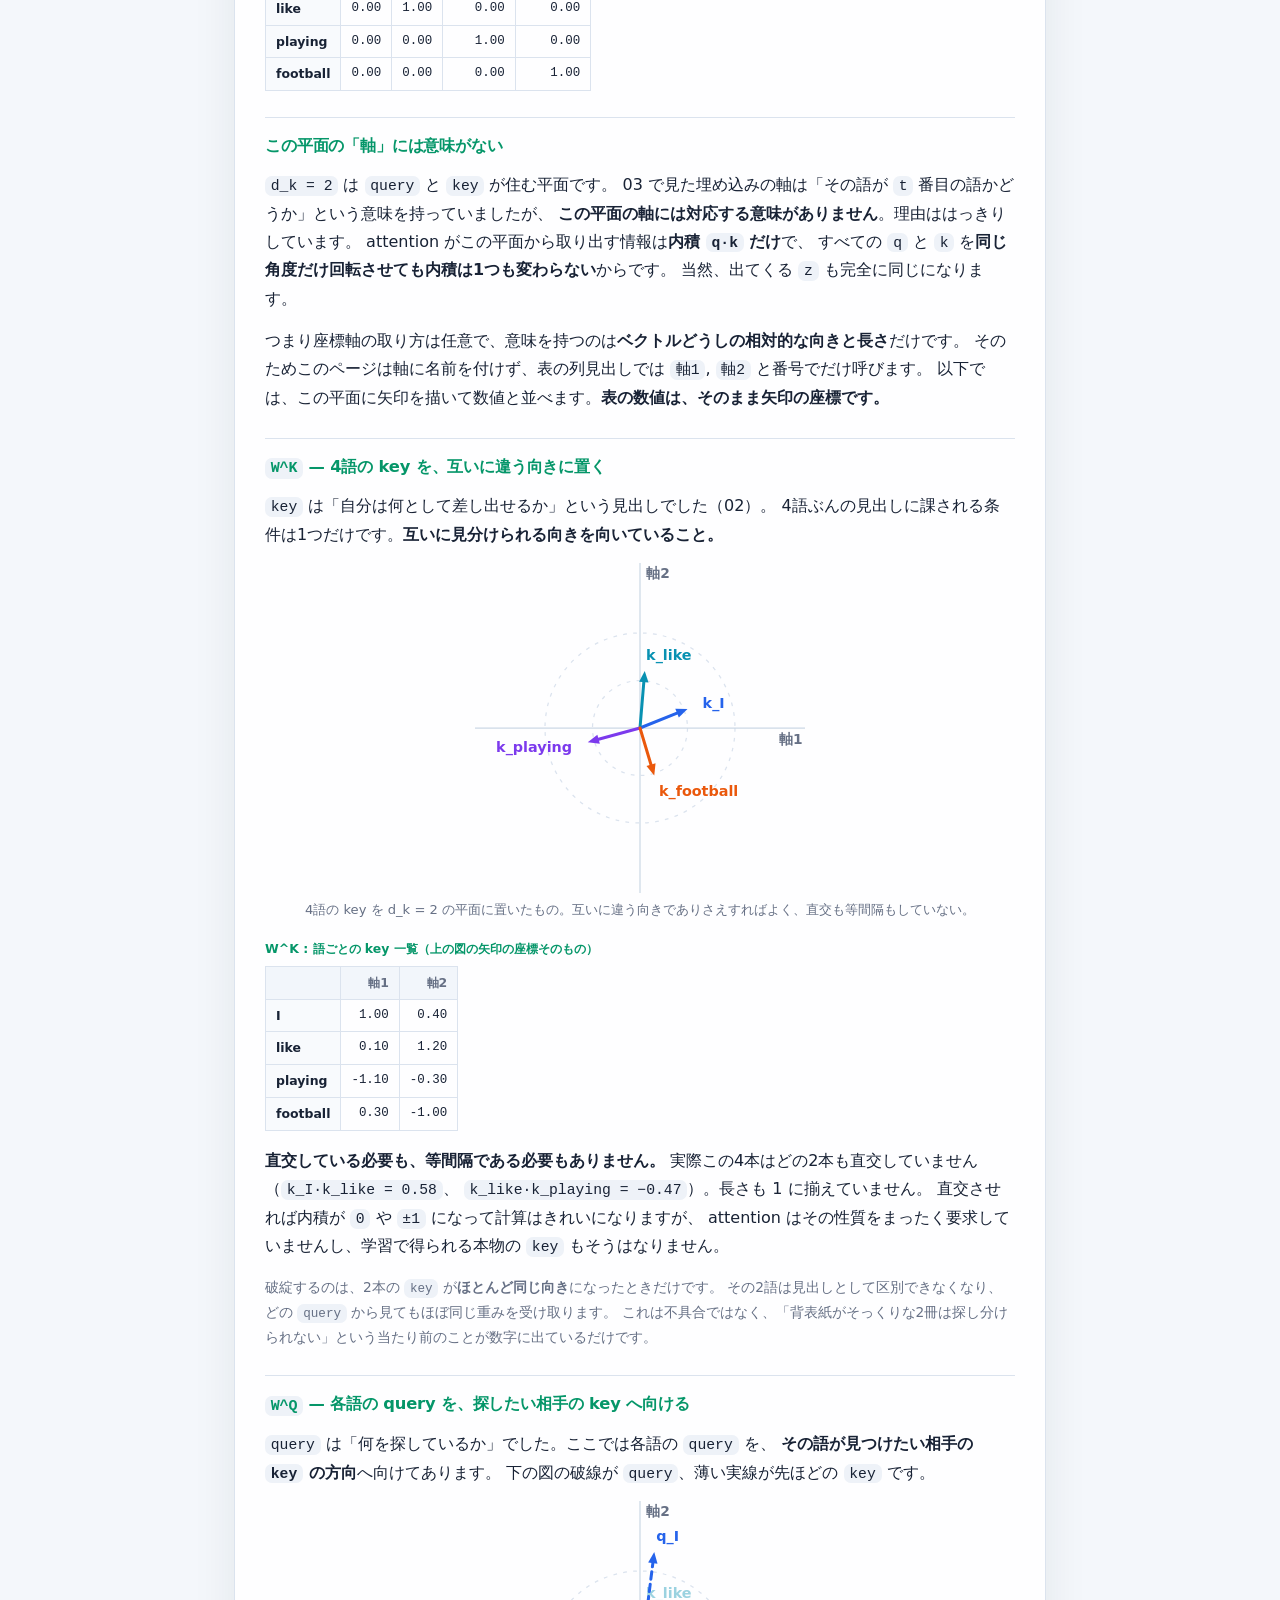
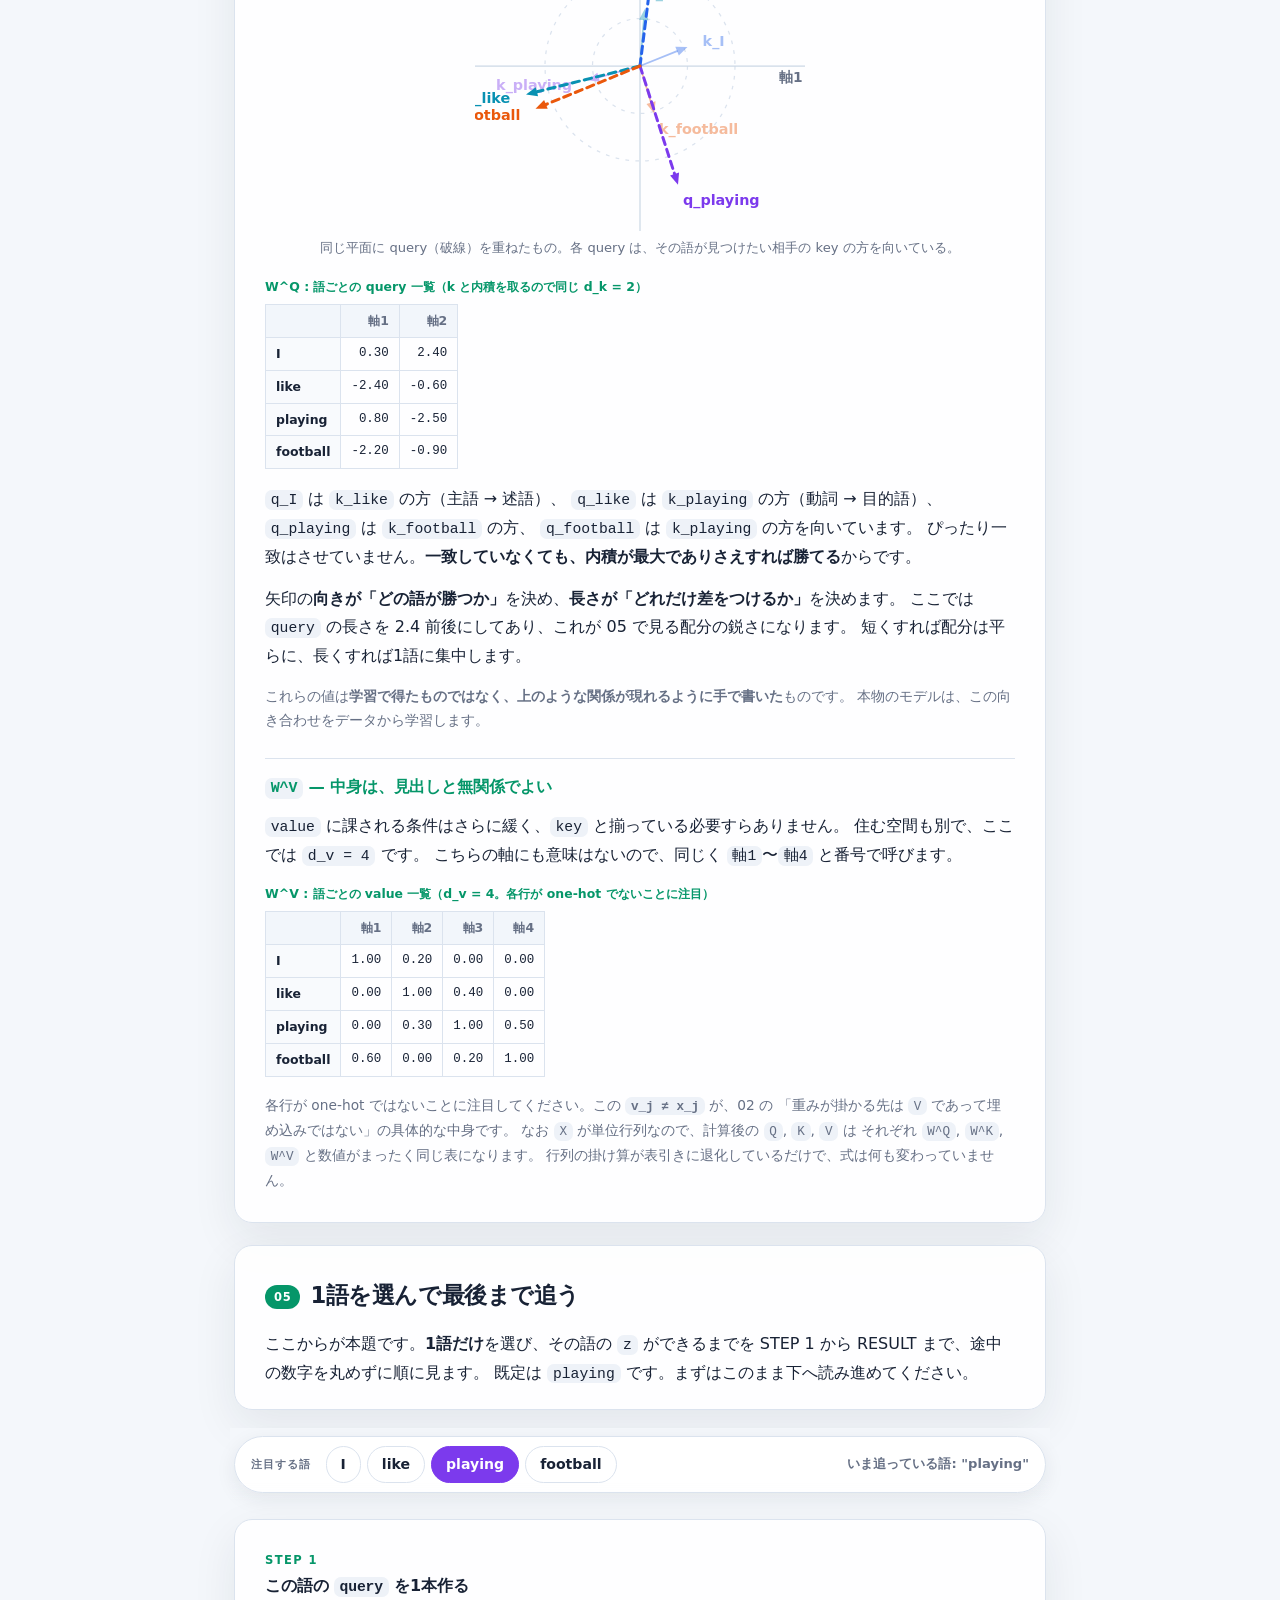
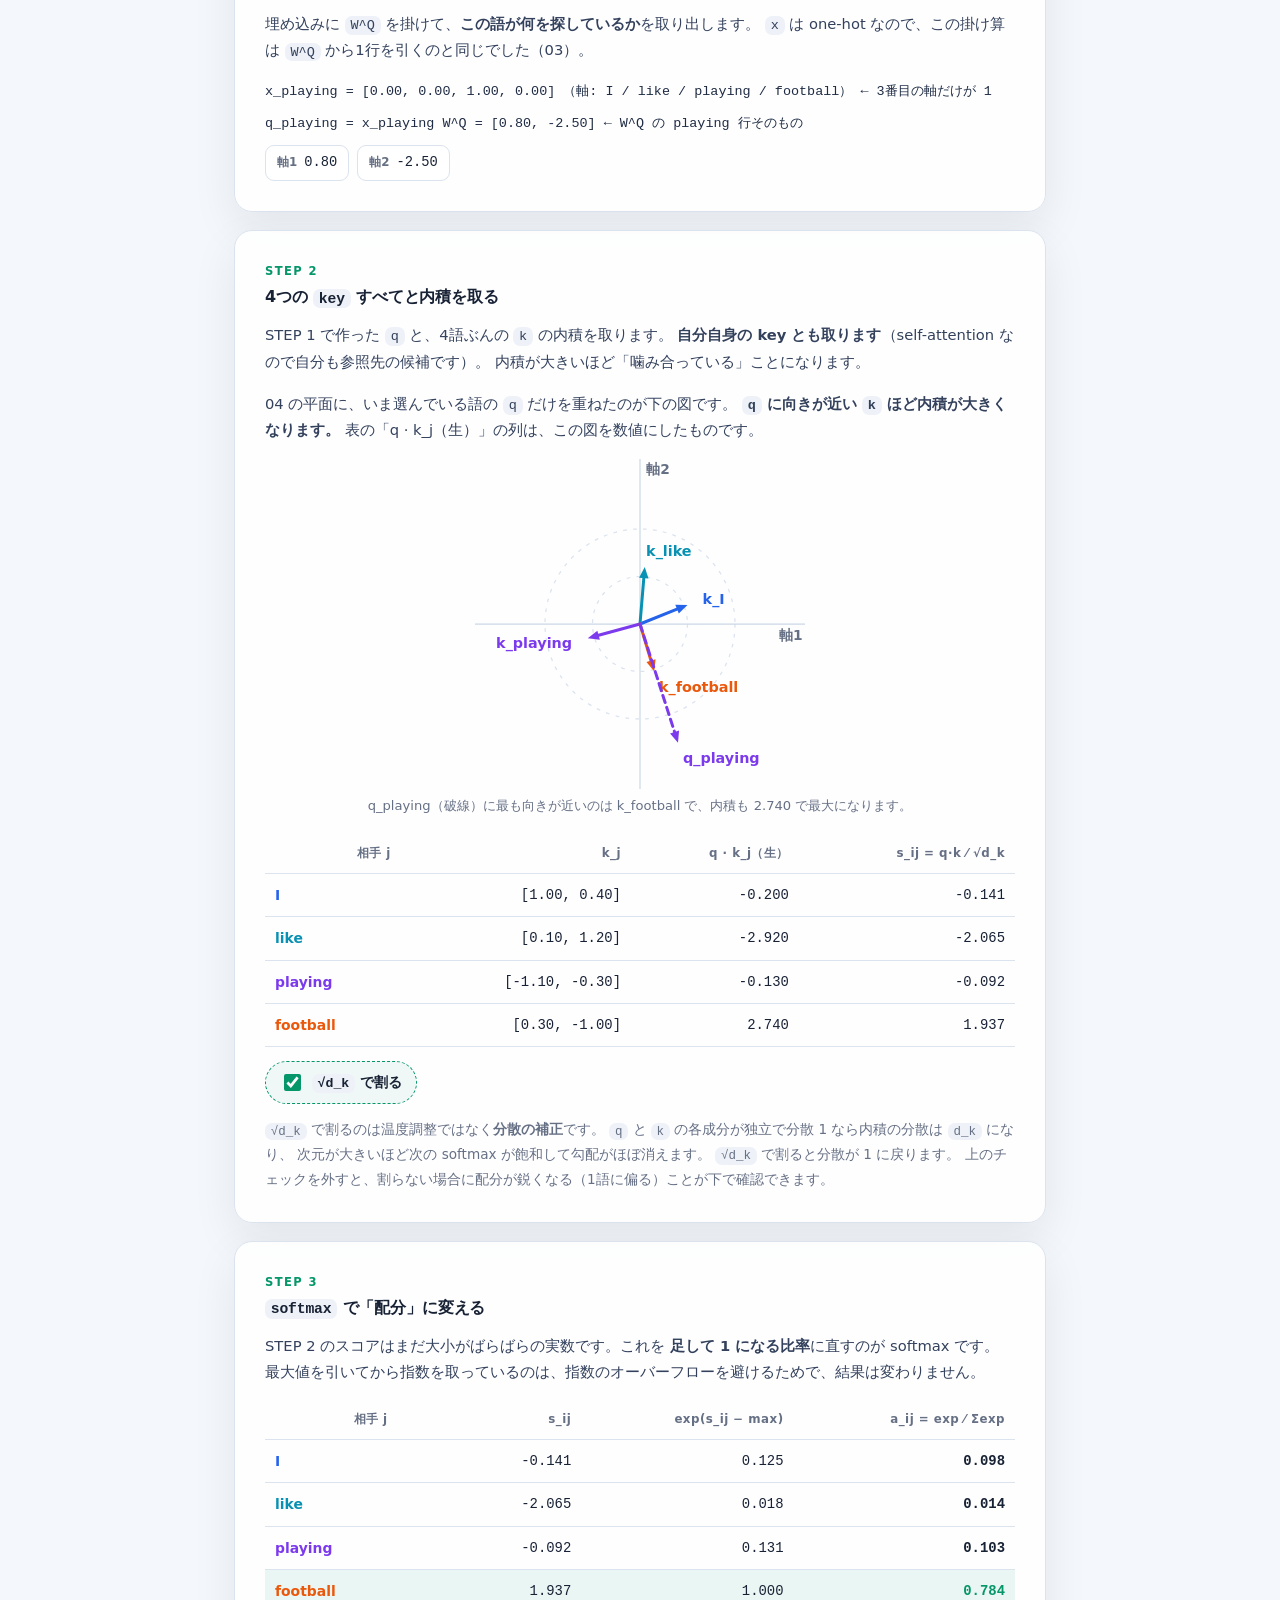
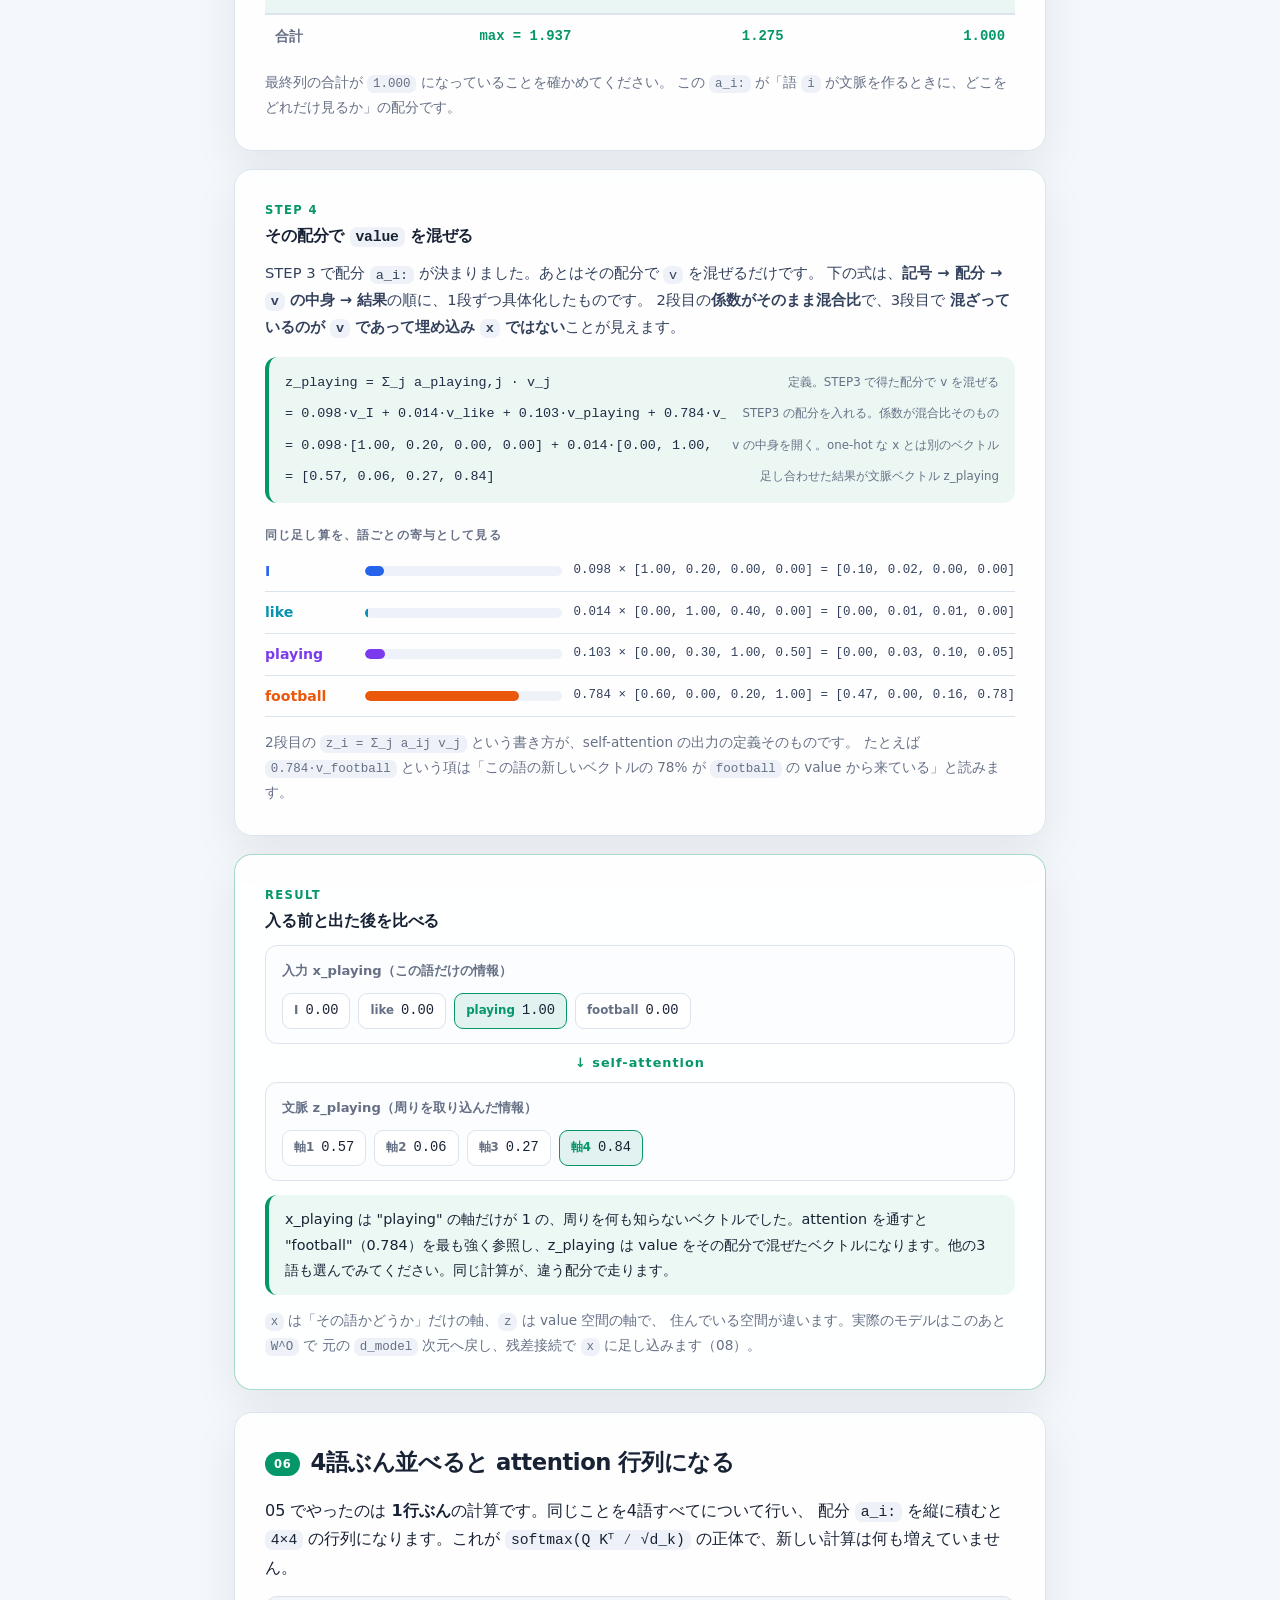
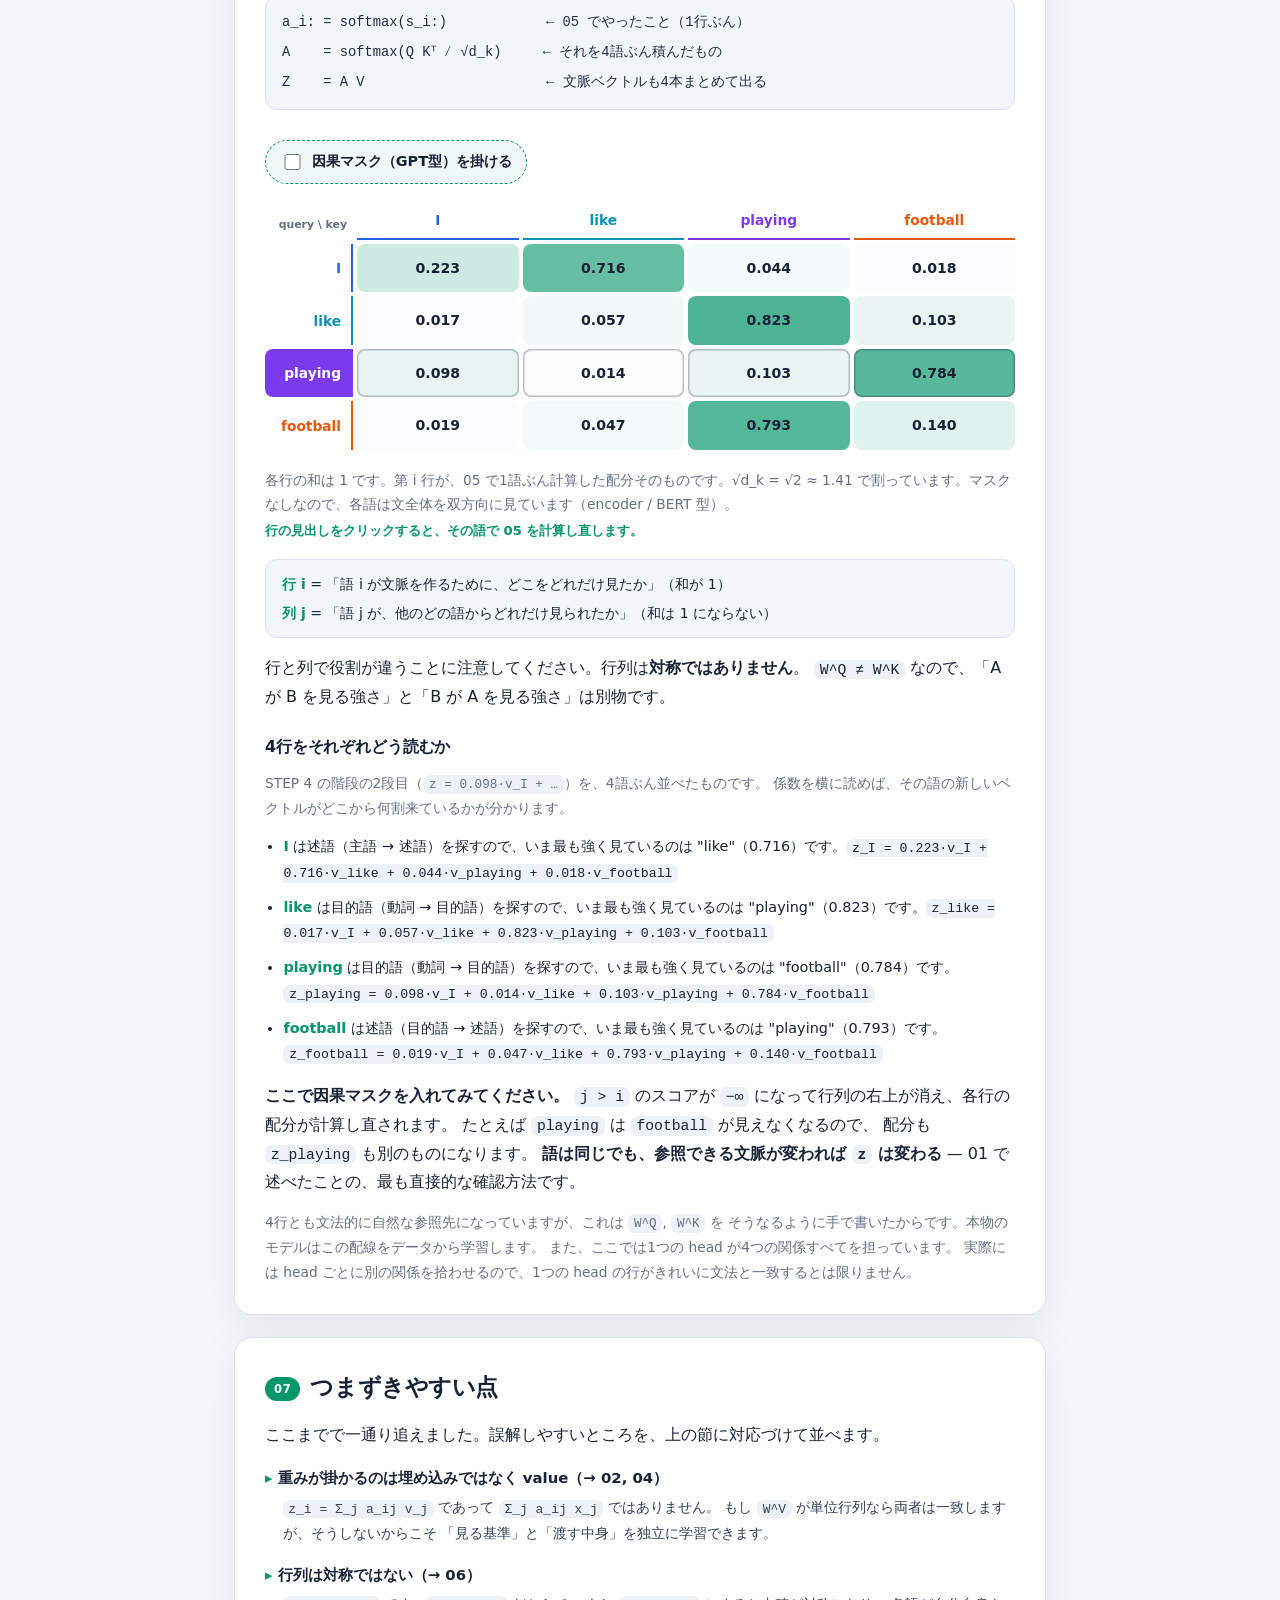
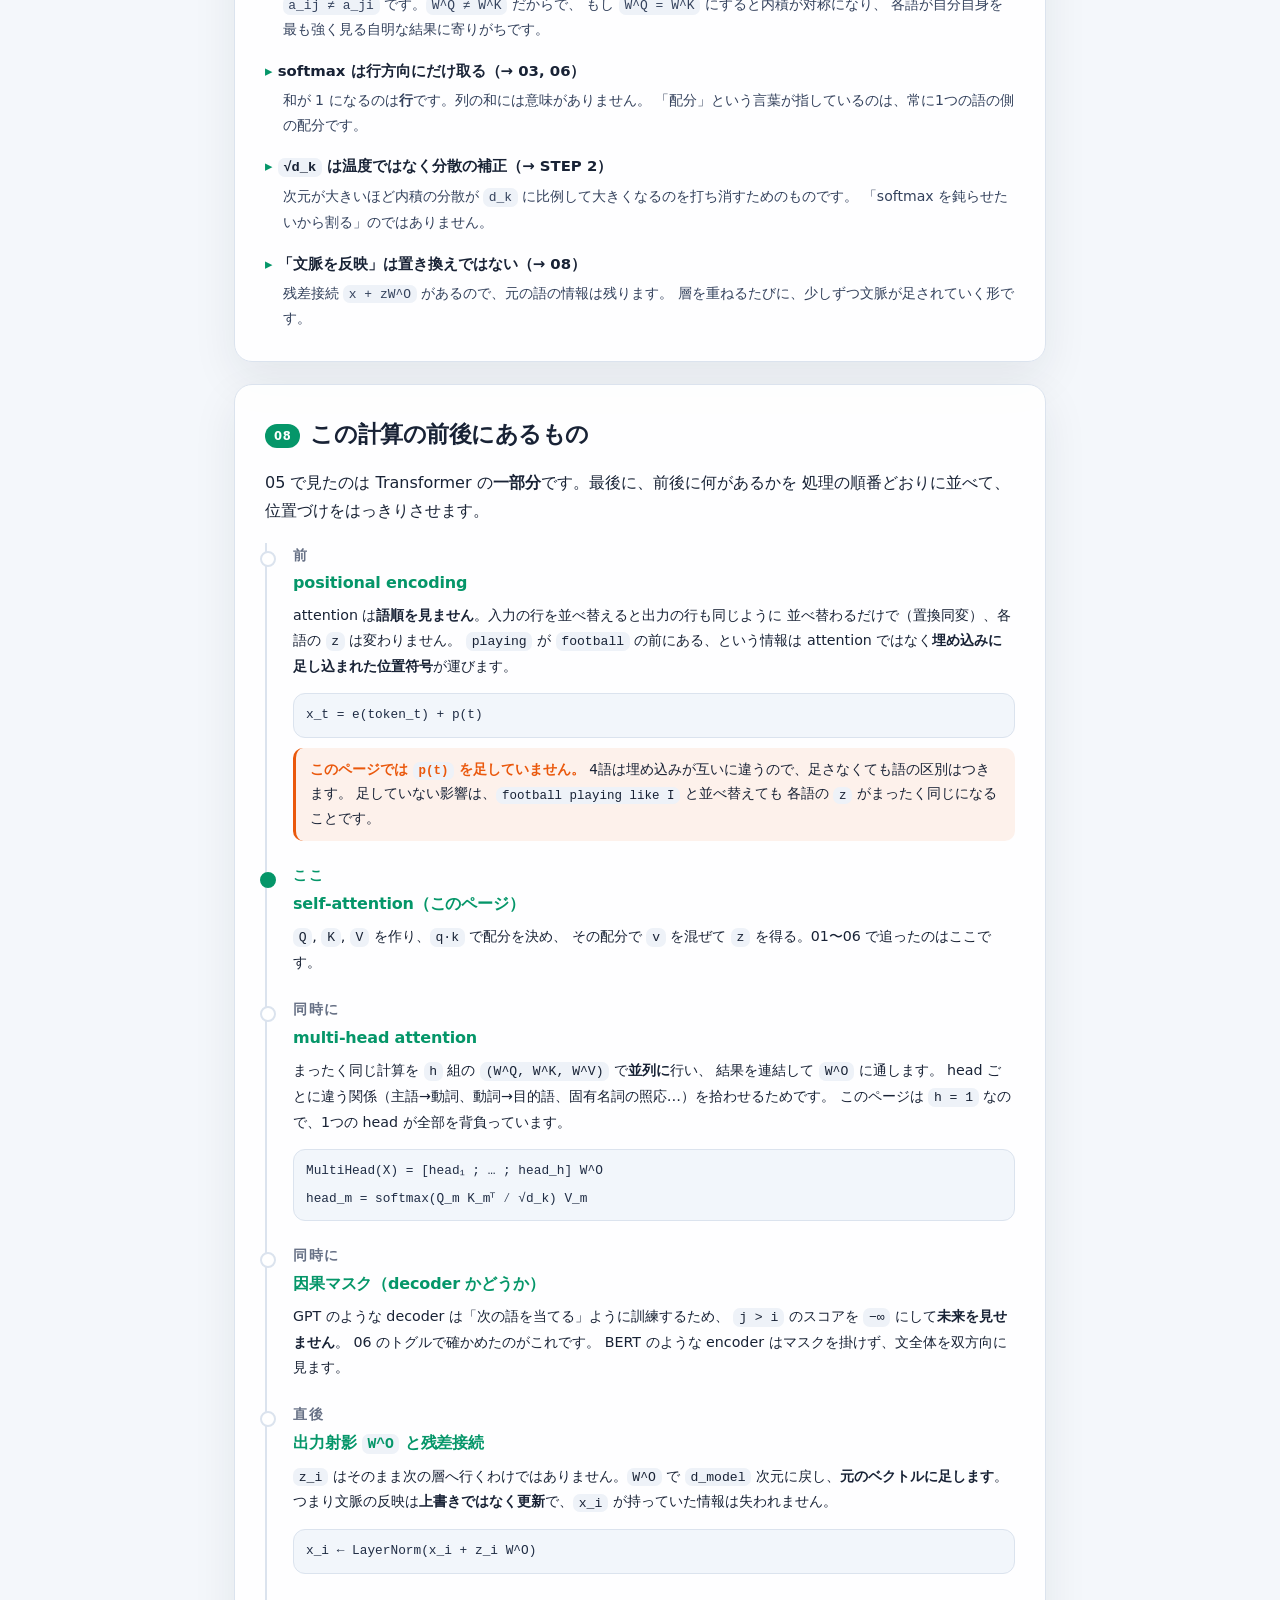
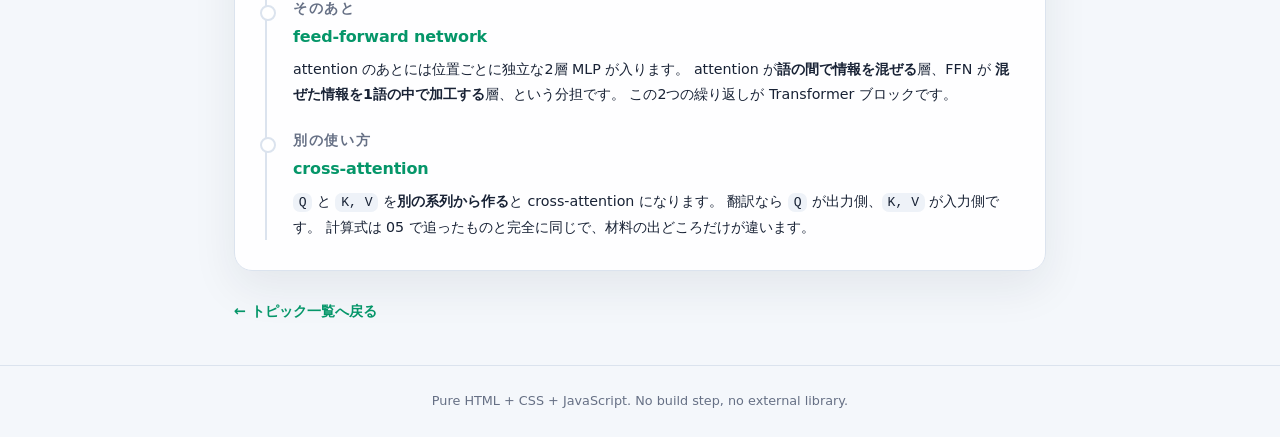
==== commit af7ed1fb: "transformerページを改修" ====
--- a/transformer-lab/index.html
+++ b/transformer-lab/index.html
@@ -36,12 +36,18 @@
   【app.js との対応】
     次の id が app.js の ELEMENT_IDS から参照される。変更する場合は両方を直すこと。
 
-        parameterTables    04 に置く行列表（X, W^Q, W^K, W^V）
+        inputTable         04: 入力 X の表
+        keyPlane           04: d_k = 2 の平面に4つの key を描いた図（SVG）
+        keyTable           04: W^K の表
+        queryPlane         04: 同じ平面に query を重ねた図（SVG）
+        queryTable         04: W^Q の表
+        valueTable         04: W^V の表
         tokenButtons       注目する語を選ぶボタン列（app.js が生成）
         focusHeadline      いま注目している語（sticky バーの中）
         walkthrough        05 の先頭。行列の行見出しから戻るときのスクロール先
         queryStep          STEP1 の内容
         scaleToggle        √d_k で割るかどうかの切り替え（STEP2 の中）
+        scorePlane         STEP2: 4つの key と、選んでいる語の query を重ねた図（SVG）
         scoreTableBody     STEP2 の表（内積とスケーリング）
         scaledScoreHead    STEP2 の表のうち、割るかどうかで文言が変わる列見出し
         softmaxTableBody   STEP3 の表（softmax の中身）
@@ -250,19 +256,86 @@
         <code>V = X W^V    W^V ∈ ℝ^(d_model×d_v)    d_v = 4   ← 次元は q, k と違ってよい</code>
       </div>
       <p>
-        使う値をここで全部出します。<code>X</code> が one-hot なので、
-        <strong>下の3つの重み行列は「語ごとの query / key / value の一覧表」としてそのまま読めます</strong>。
-      </p>
-
-      <div id="parameterTables" class="param-stack"></div>
-
+        <code>X</code> が one-hot なので、<strong>3つの重み行列はそのまま
+        「語ごとの query / key / value の一覧表」として読めます</strong>（03）。
+        入力の <code>X</code> は次のとおりです。
+      </p>
+      <div id="inputTable" class="param-stack"></div>
+
+      <h3 class="sub-head">この平面の「軸」には意味がない</h3>
+      <p>
+        <code>d_k = 2</code> は <code>query</code> と <code>key</code> が住む平面です。
+        03 で見た埋め込みの軸は「その語が <code>t</code> 番目の語かどうか」という意味を持っていましたが、
+        <strong>この平面の軸には対応する意味がありません</strong>。理由ははっきりしています。
+        attention がこの平面から取り出す情報は<strong>内積 <code>q·k</code> だけ</strong>で、
+        すべての <code>q</code> と <code>k</code> を<strong>同じ角度だけ回転させても内積は1つも変わらない</strong>からです。
+        当然、出てくる <code>z</code> も完全に同じになります。
+      </p>
+      <p>
+        つまり座標軸の取り方は任意で、意味を持つのは<strong>ベクトルどうしの相対的な向きと長さ</strong>だけです。
+        そのためこのページは軸に名前を付けず、表の列見出しでは <code>軸1</code>, <code>軸2</code> と番号でだけ呼びます。
+        以下では、この平面に矢印を描いて数値と並べます。<strong>表の数値は、そのまま矢印の座標です。</strong>
+      </p>
+
+      <h3 class="sub-head"><code>W^K</code> — 4語の key を、互いに違う向きに置く</h3>
+      <p>
+        <code>key</code> は「自分は何として差し出せるか」という見出しでした（02）。
+        4語ぶんの見出しに課される条件は1つだけです。<strong>互いに見分けられる向きを向いていること。</strong>
+      </p>
+      <div id="keyPlane"></div>
+      <div id="keyTable" class="param-stack"></div>
+      <p>
+        <strong>直交している必要も、等間隔である必要もありません。</strong>
+        実際この4本はどの2本も直交していません（<code>k_I·k_like = 0.58</code>、
+        <code>k_like·k_playing = −0.47</code>）。長さも 1 に揃えていません。
+        直交させれば内積が <code>0</code> や <code>±1</code> になって計算はきれいになりますが、
+        attention はその性質をまったく要求していませんし、学習で得られる本物の <code>key</code> もそうはなりません。
+      </p>
       <p class="note">
-        <code>X</code> が単位行列なので、計算後の <code>Q</code>, <code>K</code>, <code>V</code> は
-        それぞれ <code>W^Q</code>, <code>W^K</code>, <code>W^V</code> と<strong>数値がまったく同じ表になります</strong>。
+        破綻するのは、2本の <code>key</code> が<strong>ほとんど同じ向き</strong>になったときだけです。
+        その2語は見出しとして区別できなくなり、どの <code>query</code> から見てもほぼ同じ重みを受け取ります。
+        これは不具合ではなく、「背表紙がそっくりな2冊は探し分けられない」という当たり前のことが数字に出ているだけです。
+      </p>
+
+      <h3 class="sub-head"><code>W^Q</code> — 各語の query を、探したい相手の key へ向ける</h3>
+      <p>
+        <code>query</code> は「何を探しているか」でした。ここでは各語の <code>query</code> を、
+        <strong>その語が見つけたい相手の <code>key</code> の方向</strong>へ向けてあります。
+        下の図の破線が <code>query</code>、薄い実線が先ほどの <code>key</code> です。
+      </p>
+      <div id="queryPlane"></div>
+      <div id="queryTable" class="param-stack"></div>
+      <p>
+        <code>q_I</code> は <code>k_like</code> の方（主語 → 述語）、
+        <code>q_like</code> は <code>k_playing</code> の方（動詞 → 目的語）、
+        <code>q_playing</code> は <code>k_football</code> の方、
+        <code>q_football</code> は <code>k_playing</code> の方を向いています。
+        ぴったり一致はさせていません。<strong>一致していなくても、内積が最大でありさえすれば勝てる</strong>からです。
+      </p>
+      <p>
+        矢印の<strong>向きが「どの語が勝つか」</strong>を決め、<strong>長さが「どれだけ差をつけるか」</strong>を決めます。
+        ここでは <code>query</code> の長さを 2.4 前後にしてあり、これが 05 で見る配分の鋭さになります。
+        短くすれば配分は平らに、長くすれば1語に集中します。
+      </p>
+      <p class="note">
+        これらの値は<strong>学習で得たものではなく、上のような関係が現れるように手で書いた</strong>ものです。
+        本物のモデルは、この向き合わせをデータから学習します。
+      </p>
+
+      <h3 class="sub-head"><code>W^V</code> — 中身は、見出しと無関係でよい</h3>
+      <p>
+        <code>value</code> に課される条件はさらに緩く、<code>key</code> と揃っている必要すらありません。
+        住む空間も別で、ここでは <code>d_v = 4</code> です。
+        こちらの軸にも意味はないので、同じく <code>軸1</code>〜<code>軸4</code> と番号で呼びます。
+      </p>
+      <div id="valueTable" class="param-stack"></div>
+      <p class="note">
+        各行が one-hot ではないことに注目してください。この
+        <strong><code>v_j ≠ x_j</code></strong> が、02 の
+        「重みが掛かる先は <code>V</code> であって埋め込みではない」の具体的な中身です。
+        なお <code>X</code> が単位行列なので、計算後の <code>Q</code>, <code>K</code>, <code>V</code> は
+        それぞれ <code>W^Q</code>, <code>W^K</code>, <code>W^V</code> と数値がまったく同じ表になります。
         行列の掛け算が表引きに退化しているだけで、式は何も変わっていません。
-        一方で <code>W^V</code> の各行は one-hot ではありません。
-        この <strong><code>v_j ≠ x_j</code></strong> が、02 の
-        「重みが掛かる先は <code>V</code> であって埋め込みではない」の具体的な中身です。
       </p>
     </section>
 
@@ -307,6 +380,12 @@
           <strong>自分自身の key とも取ります</strong>（self-attention なので自分も参照先の候補です）。
           内積が大きいほど「噛み合っている」ことになります。
         </p>
+        <p class="step-lead">
+          04 の平面に、いま選んでいる語の <code>q</code> だけを重ねたのが下の図です。
+          <strong><code>q</code> に向きが近い <code>k</code> ほど内積が大きくなります。</strong>
+          表の「q · k_j（生）」の列は、この図を数値にしたものです。
+        </p>
+        <div id="scorePlane"></div>
         <div class="table-scroll">
           <table class="score-table">
             <thead>
@@ -373,7 +452,7 @@
         <div id="valueMixing"></div>
         <p class="step-note">
           2段目の <code>z_i = Σ_j a_ij v_j</code> という書き方が、self-attention の出力の定義そのものです。
-          <code>0.730·v_football</code> という項は「この語の新しいベクトルの 73% が
+          たとえば <code>0.784·v_football</code> という項は「この語の新しいベクトルの 78% が
           <code>football</code> の value から来ている」と読みます。
         </p>
       </article>
@@ -430,7 +509,7 @@
 
       <h3 class="reading-title">4行をそれぞれどう読むか</h3>
       <p class="note">
-        STEP 4 の階段の2段目（<code>z = 0.125·v_I + …</code>）を、4語ぶん並べたものです。
+        STEP 4 の階段の2段目（<code>z = 0.098·v_I + …</code>）を、4語ぶん並べたものです。
         係数を横に読めば、その語の新しいベクトルがどこから何割来ているかが分かります。
       </p>
       <ul class="reading-list" id="readingList"></ul>
--- a/transformer-lab/style.css
+++ b/transformer-lab/style.css
@@ -273,6 +273,46 @@
 .callout p { margin: 0; font-size: .92rem; }
 .callout b { color: var(--green); }
 .callout em { font-style: normal; text-decoration: underline; text-underline-offset: 3px; }
+
+/* ---- 節の中の小見出し -------------------------------------------------- */
+.sub-head {
+  margin: 26px 0 10px;
+  padding-top: 14px;
+  border-top: 1px solid var(--line);
+  font-size: 1.02rem;
+  color: var(--green);
+}
+
+/* ---- d_k = 2 の平面（SVG） ---------------------------------------------
+ * q と k を矢印として同じ平面に描く図。app.js が SVG 要素を組み立て、
+ * 色だけは要素の stroke / fill にインラインで入る（トークンごとの色のため）。
+ * ここでは線の太さ・破線・文字サイズなど、色以外の見た目を持つ。
+ * ---------------------------------------------------------------------- */
+.vector-plane { margin: 0 0 16px; }
+.vector-plane svg {
+  display: block;
+  width: 100%;
+  max-width: 330px;
+  height: auto;
+  margin: 0 auto;
+  font-family: inherit;
+}
+.vector-plane figcaption {
+  margin-top: 6px;
+  text-align: center;
+  color: var(--muted);
+  font-size: .82rem;
+}
+/* 長さの目安になる半径 1・2 の円。軸に意味はないので目盛りは振らない。 */
+.plane-circle { fill: none; stroke: var(--line); stroke-dasharray: 3 5; }
+.plane-axis { stroke: #ccd8e6; stroke-width: 1; }
+.plane-axis-label { fill: var(--muted); font-size: 11px; font-weight: 700; }
+.plane-label { font-size: 11.5px; font-weight: 800; }
+.plane-vector { stroke-width: 2.4; stroke-linecap: round; }
+/* query を重ねる図で、背景に回る key を弱める */
+.plane-vector.is-faint { stroke-width: 1.4; opacity: .4; }
+/* query は破線。key と一目で見分けるため */
+.plane-vector.is-query { stroke-dasharray: 6 4; }
 
 /* ---- 04: パラメータ表（縦積み・表そのものは中身の幅） ------------------ */
 .param-stack {
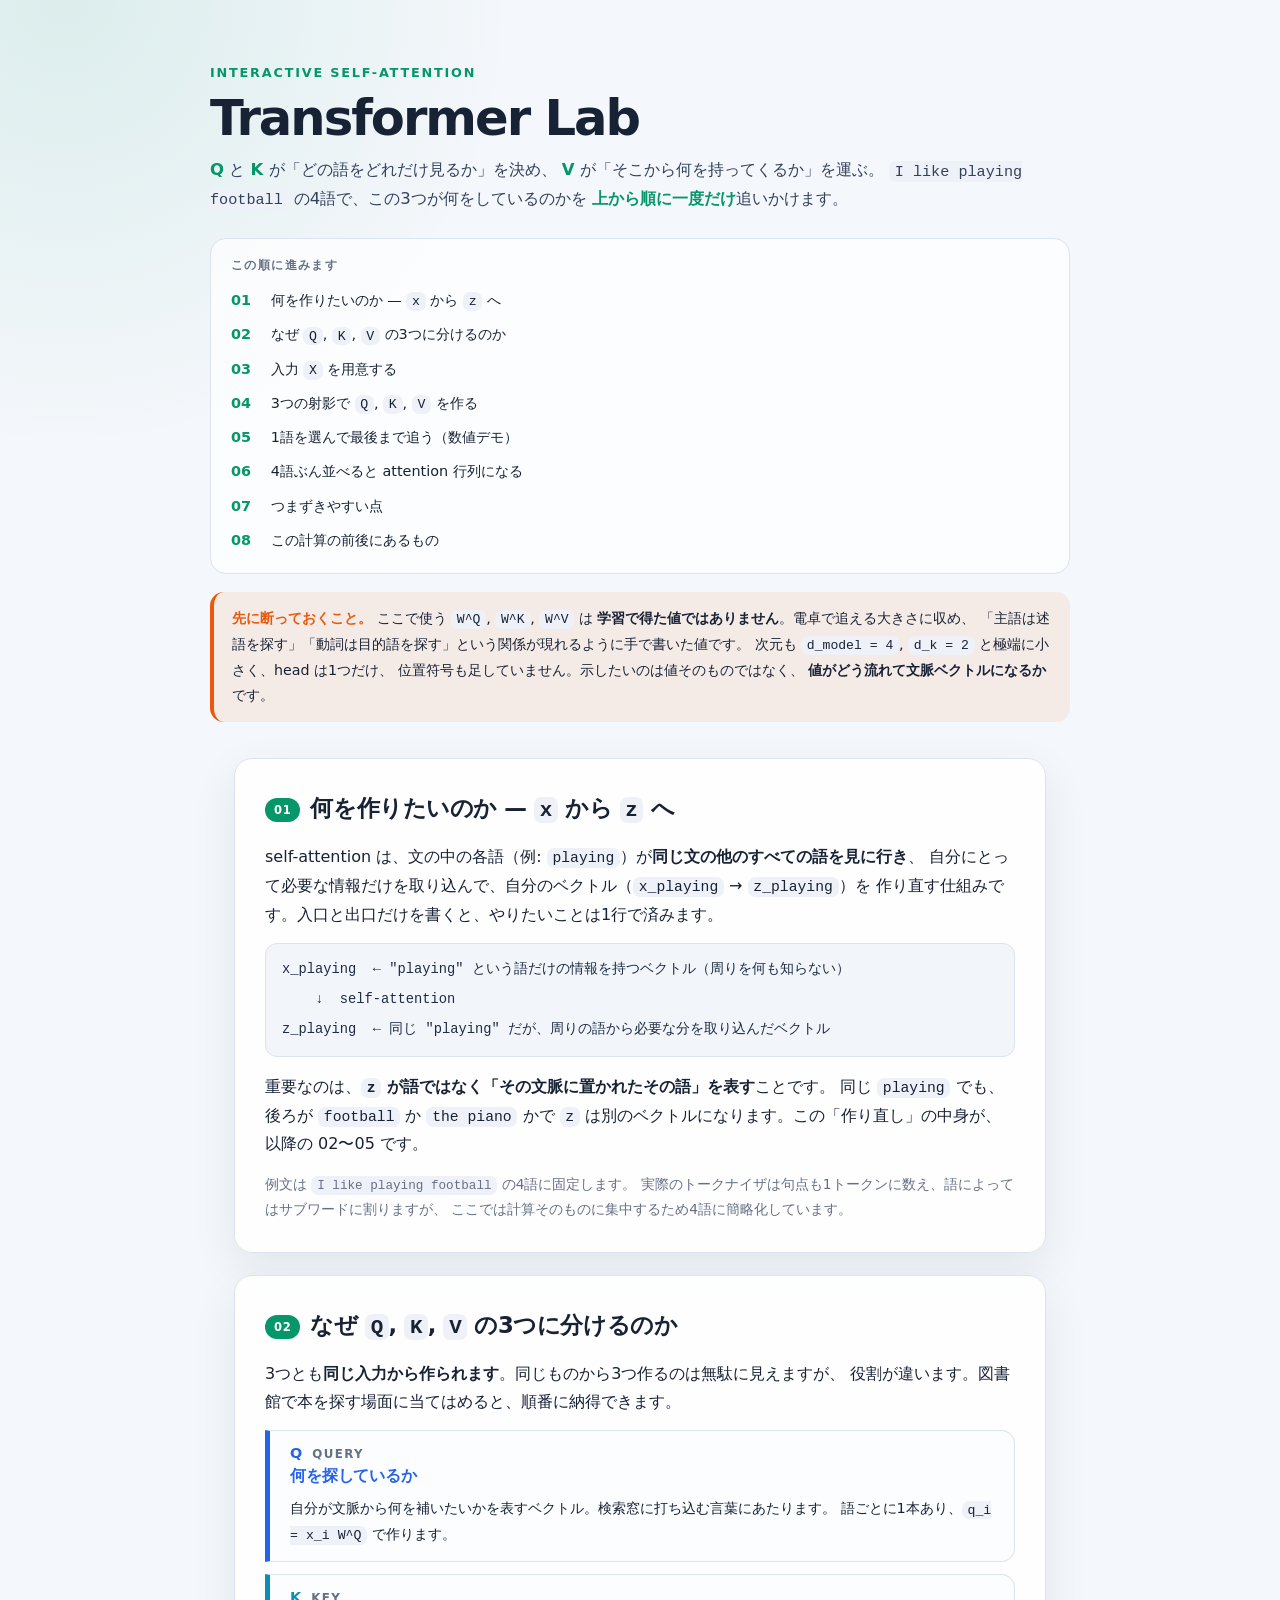
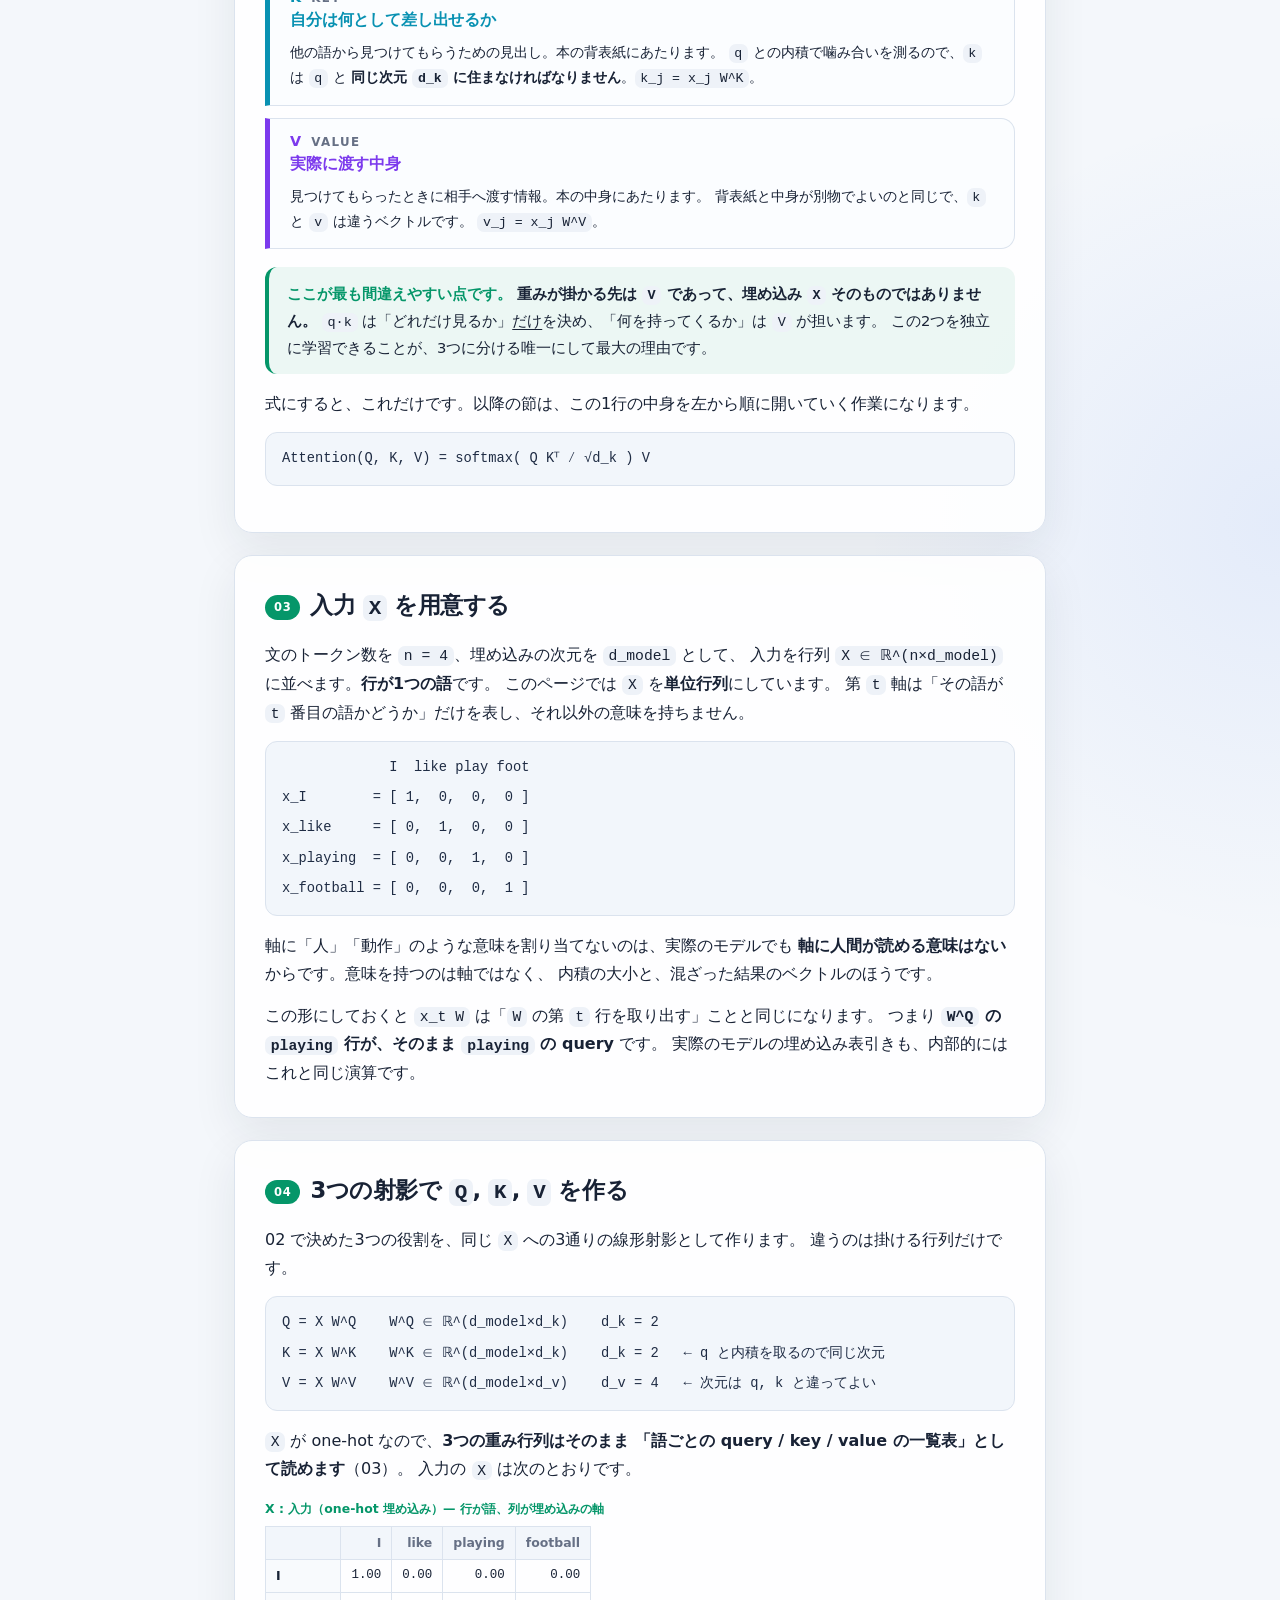
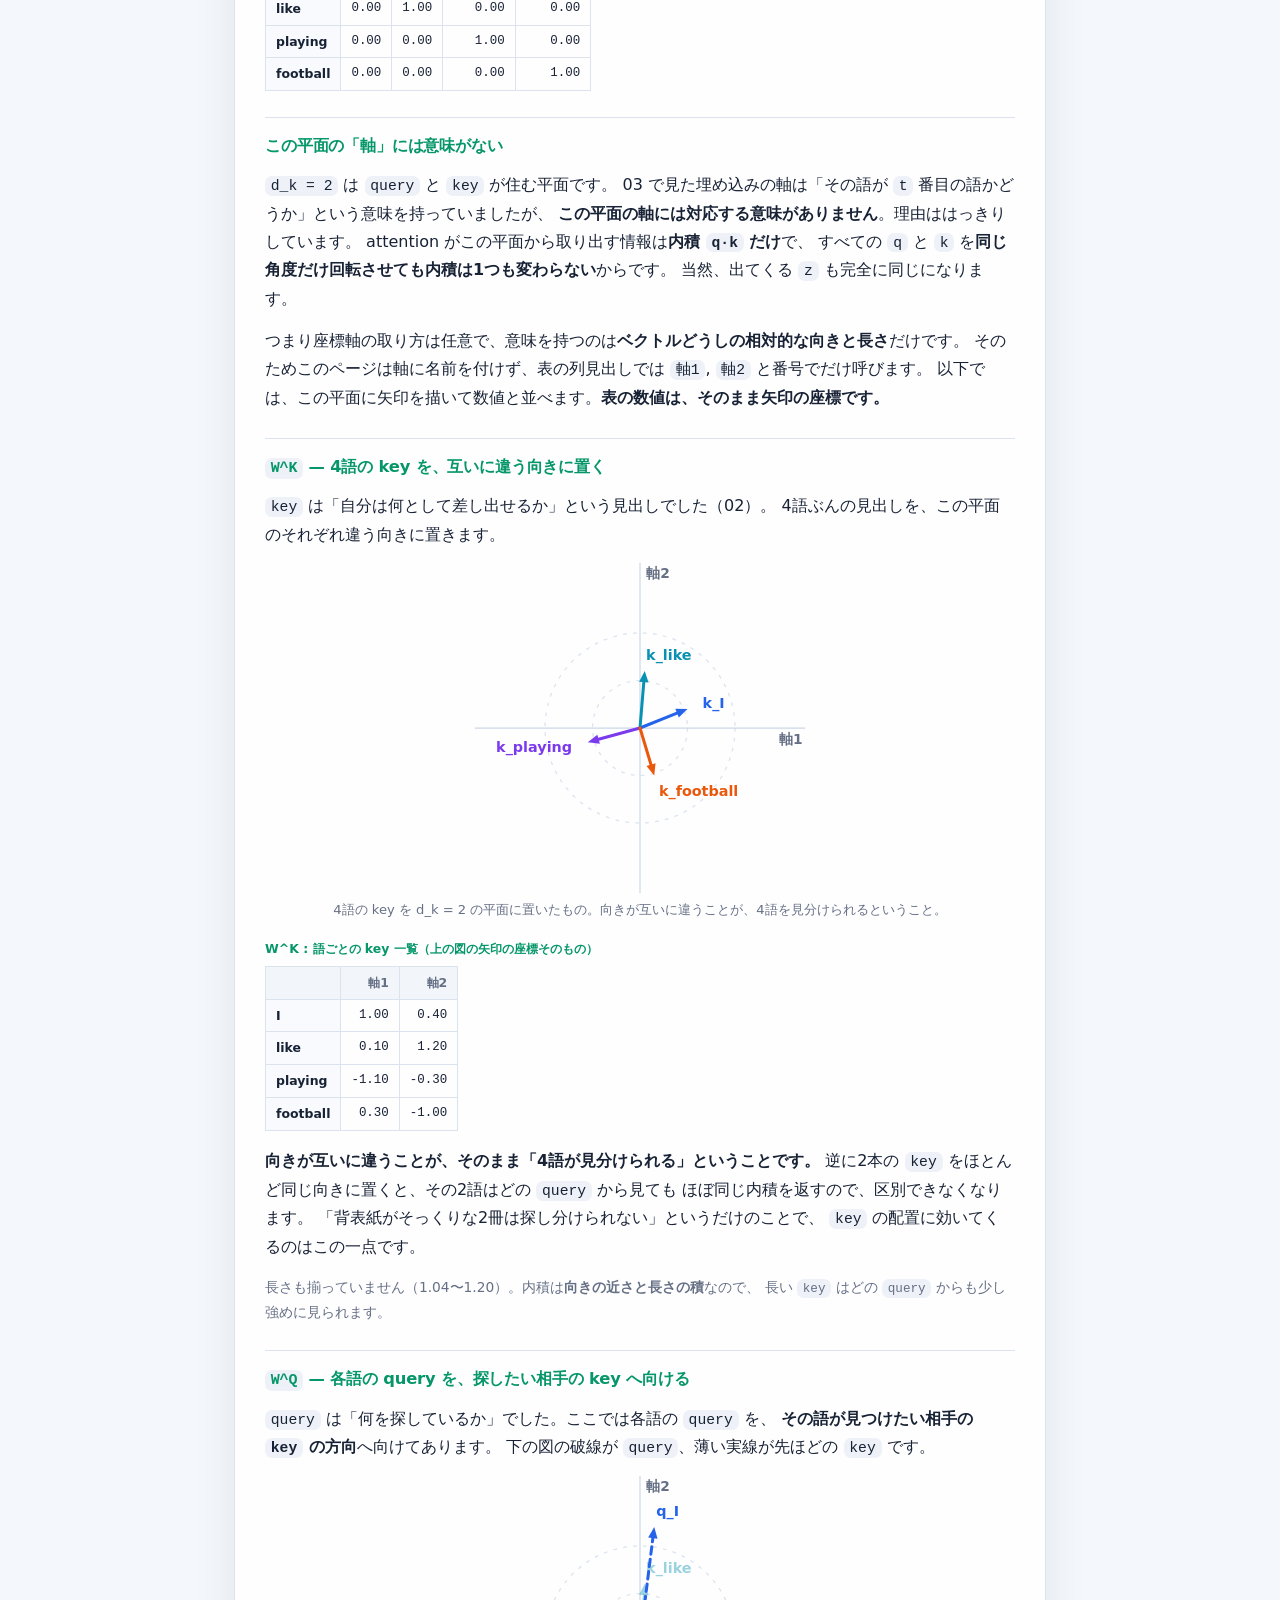
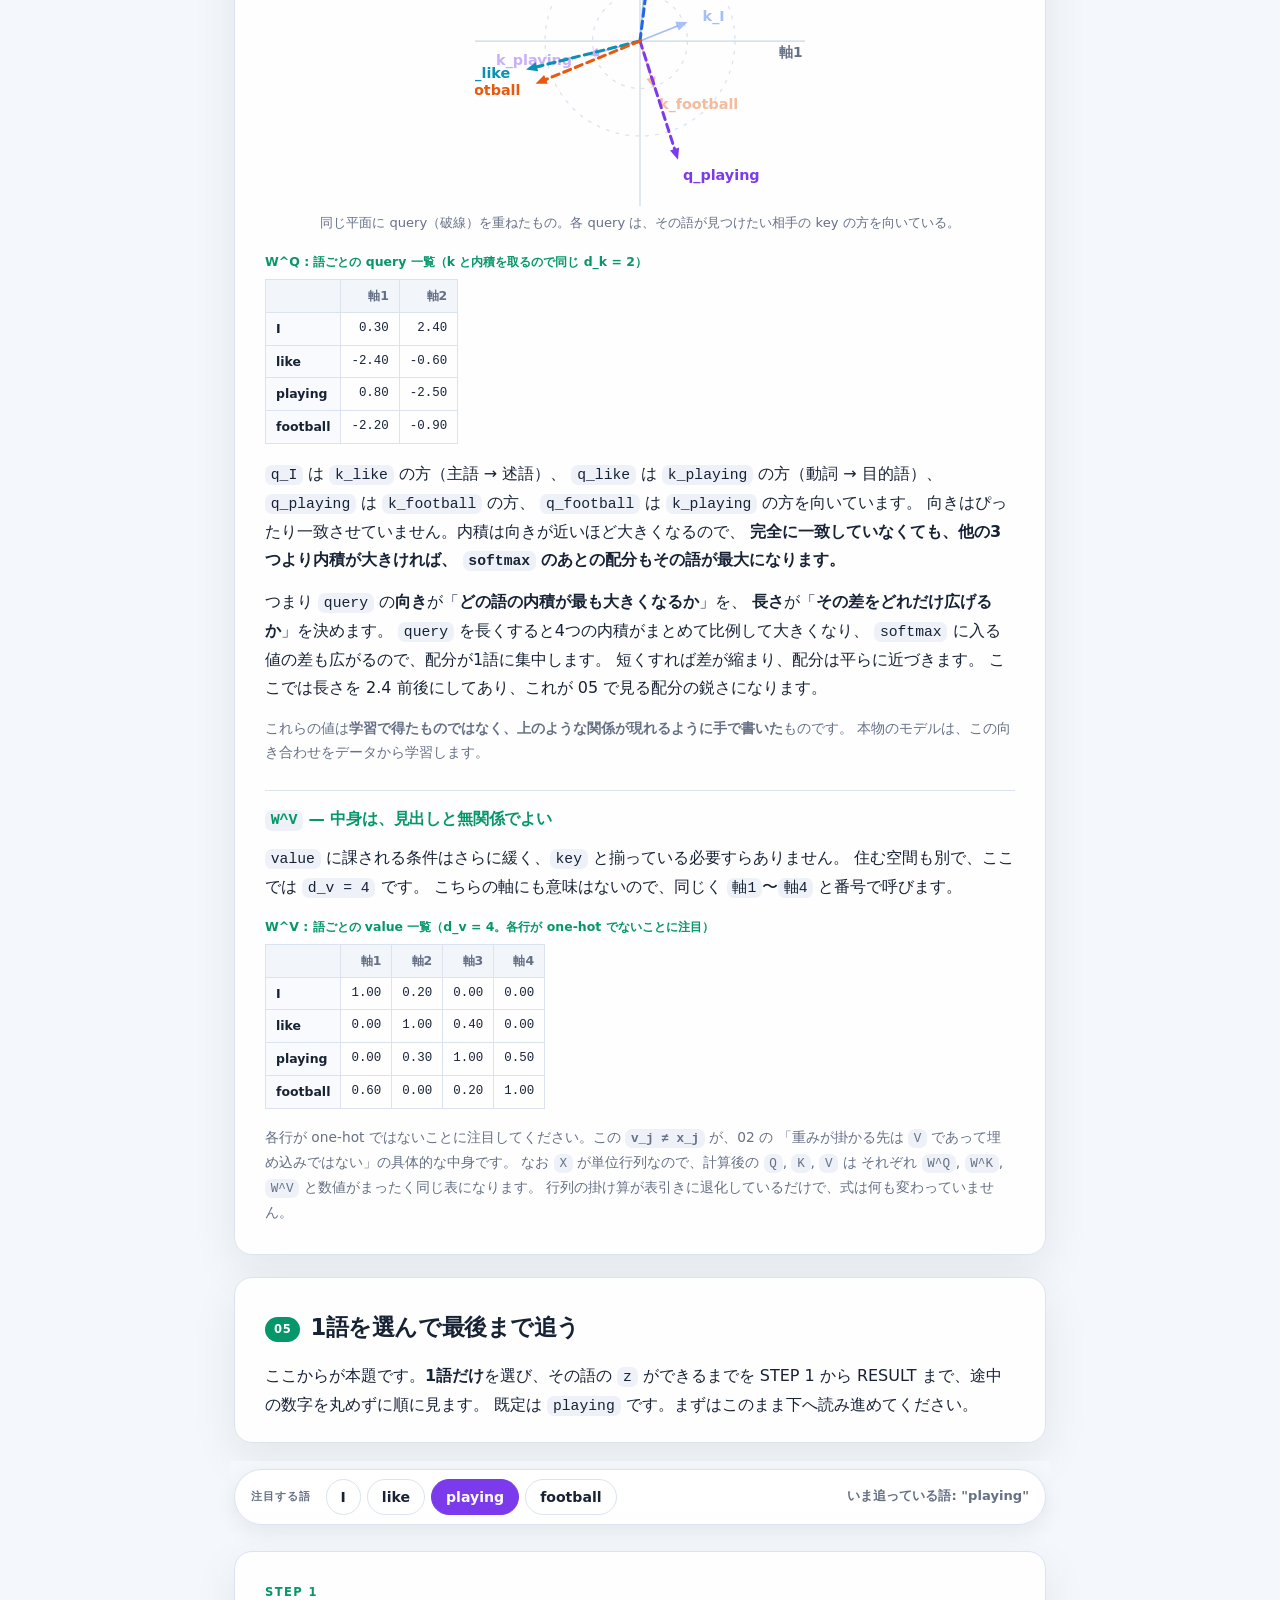
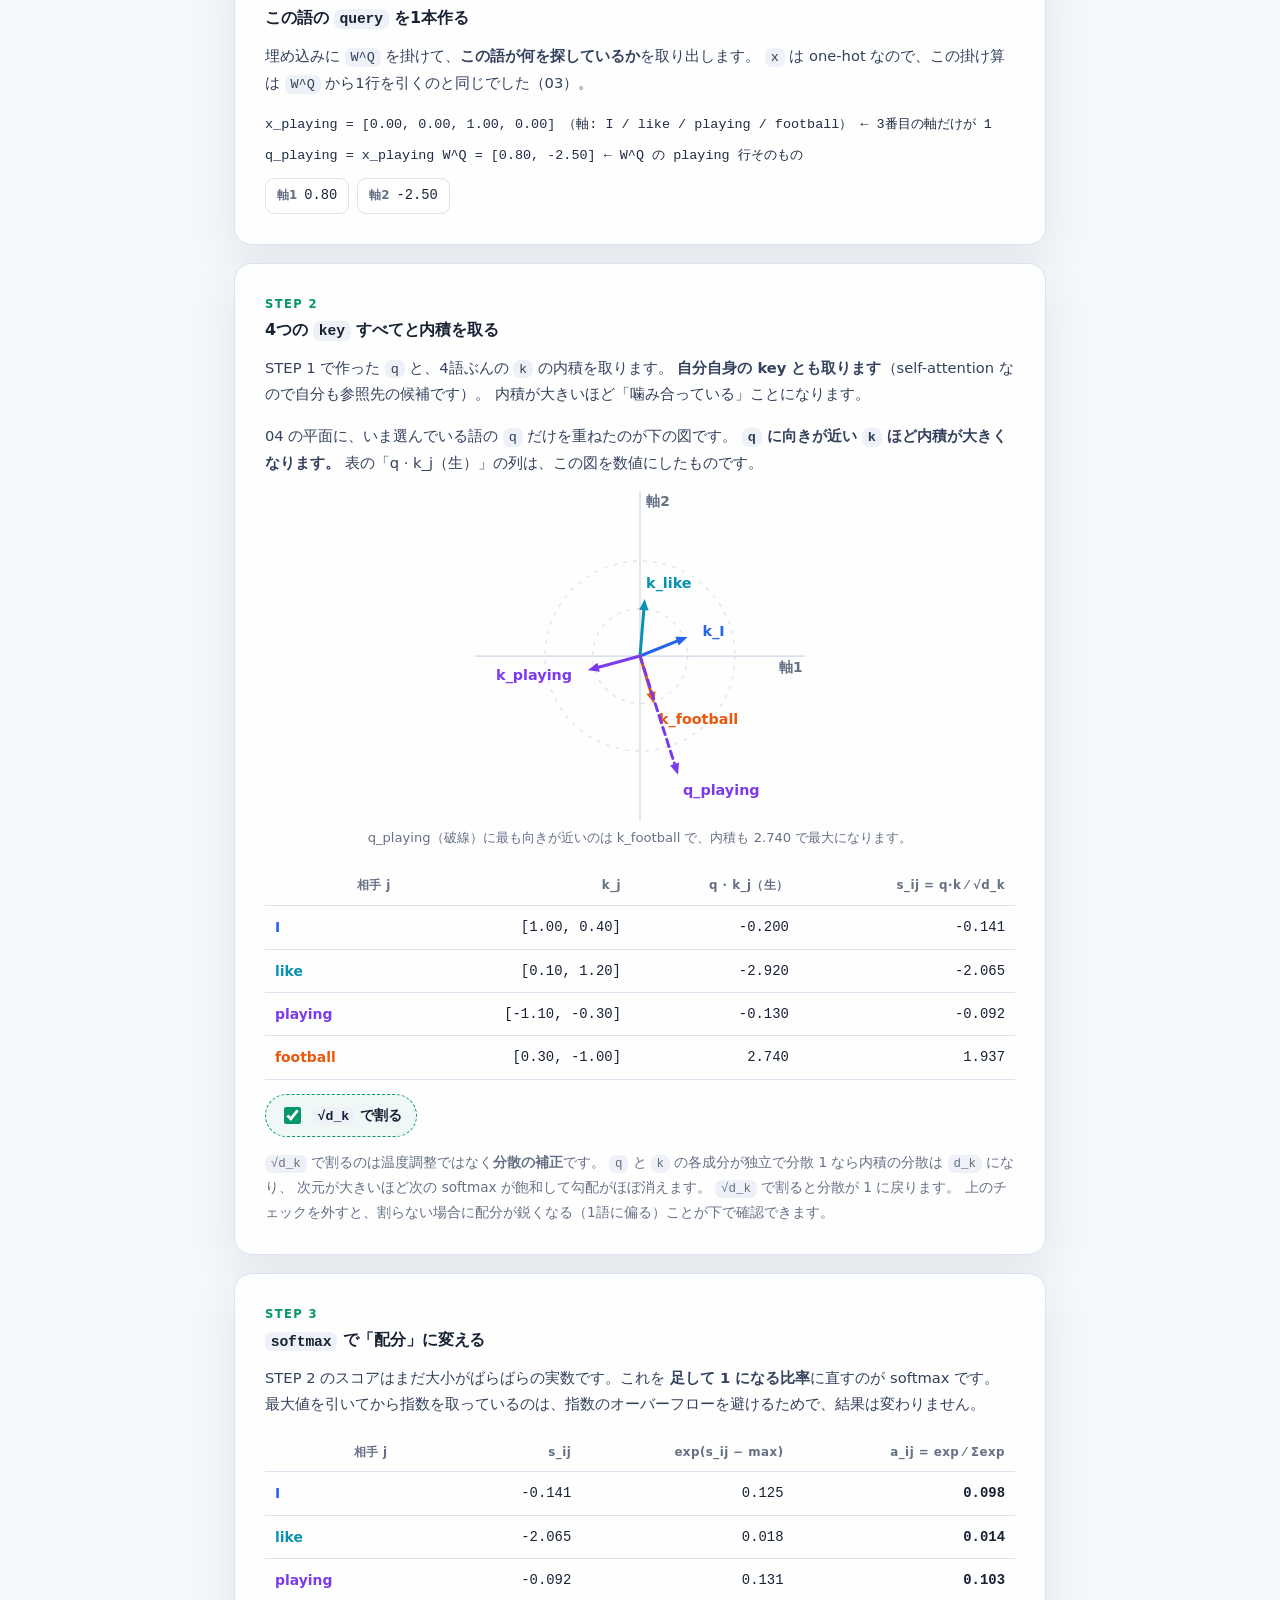
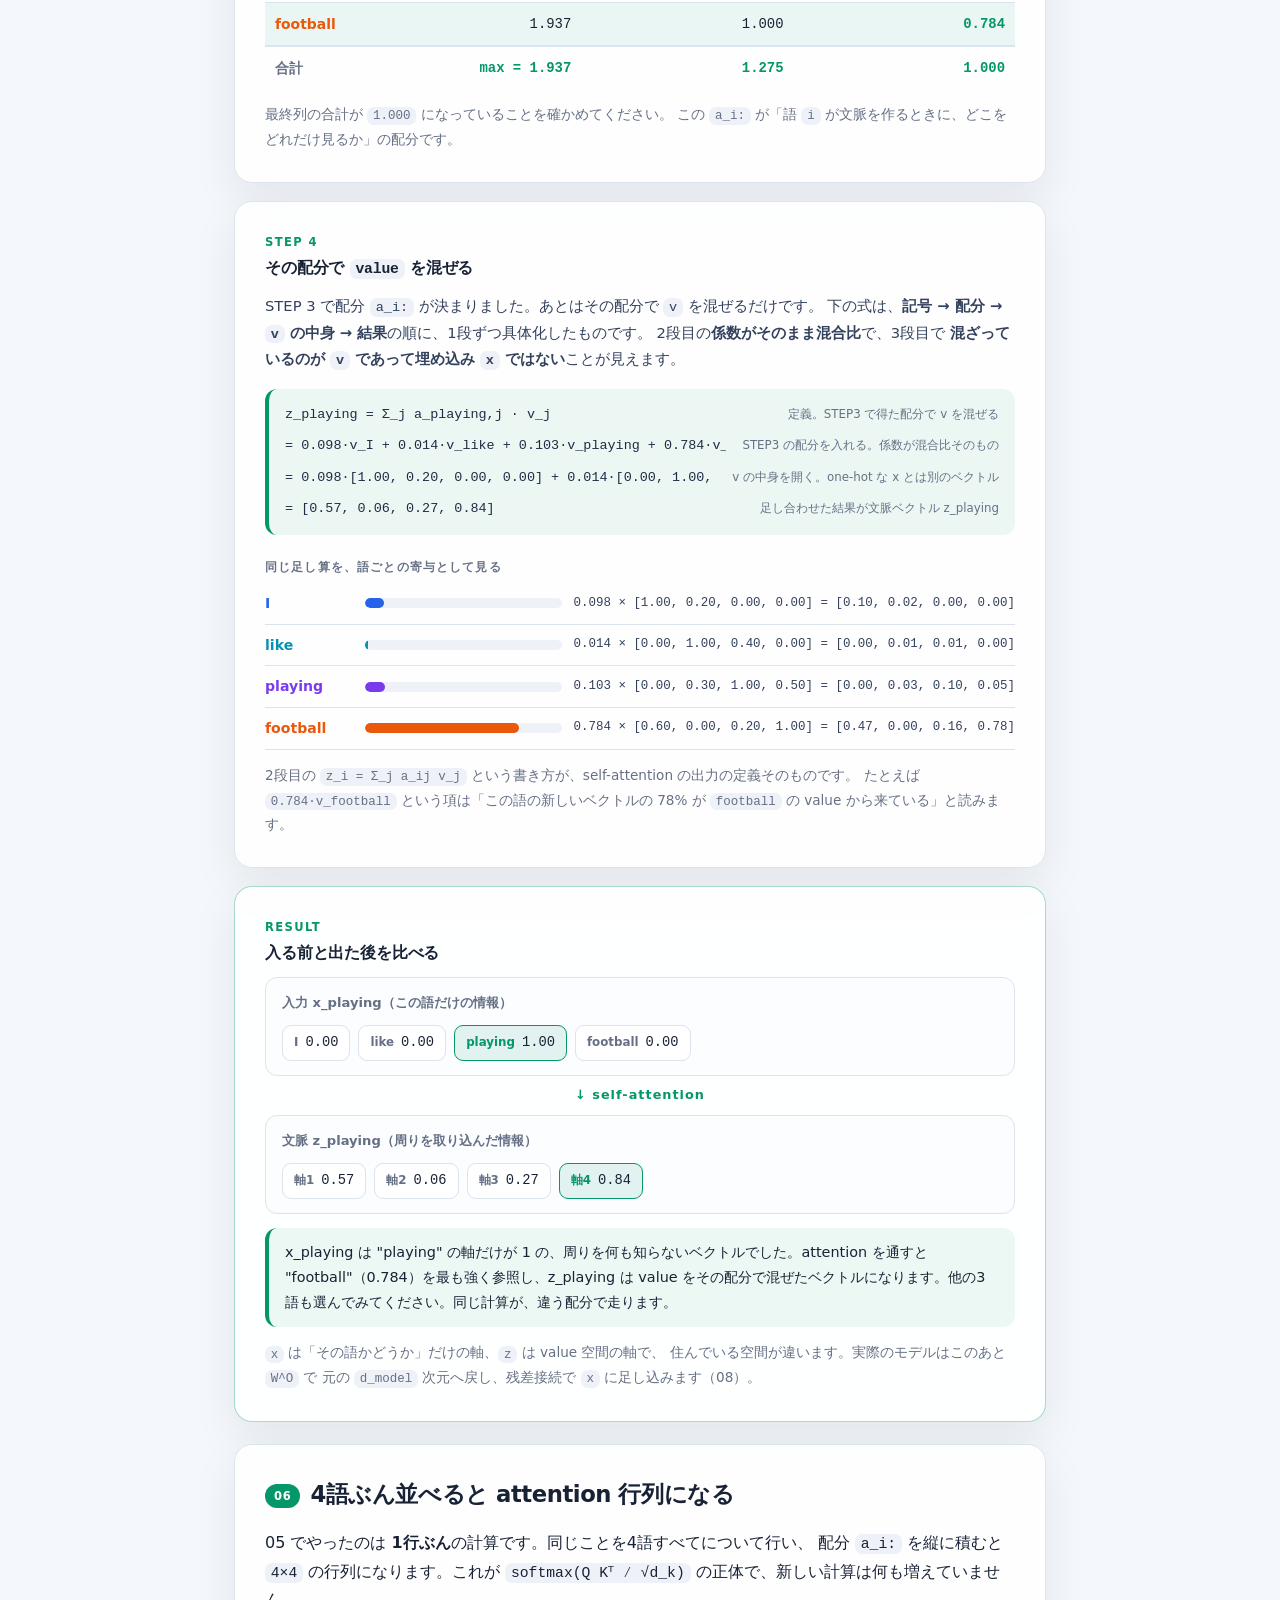
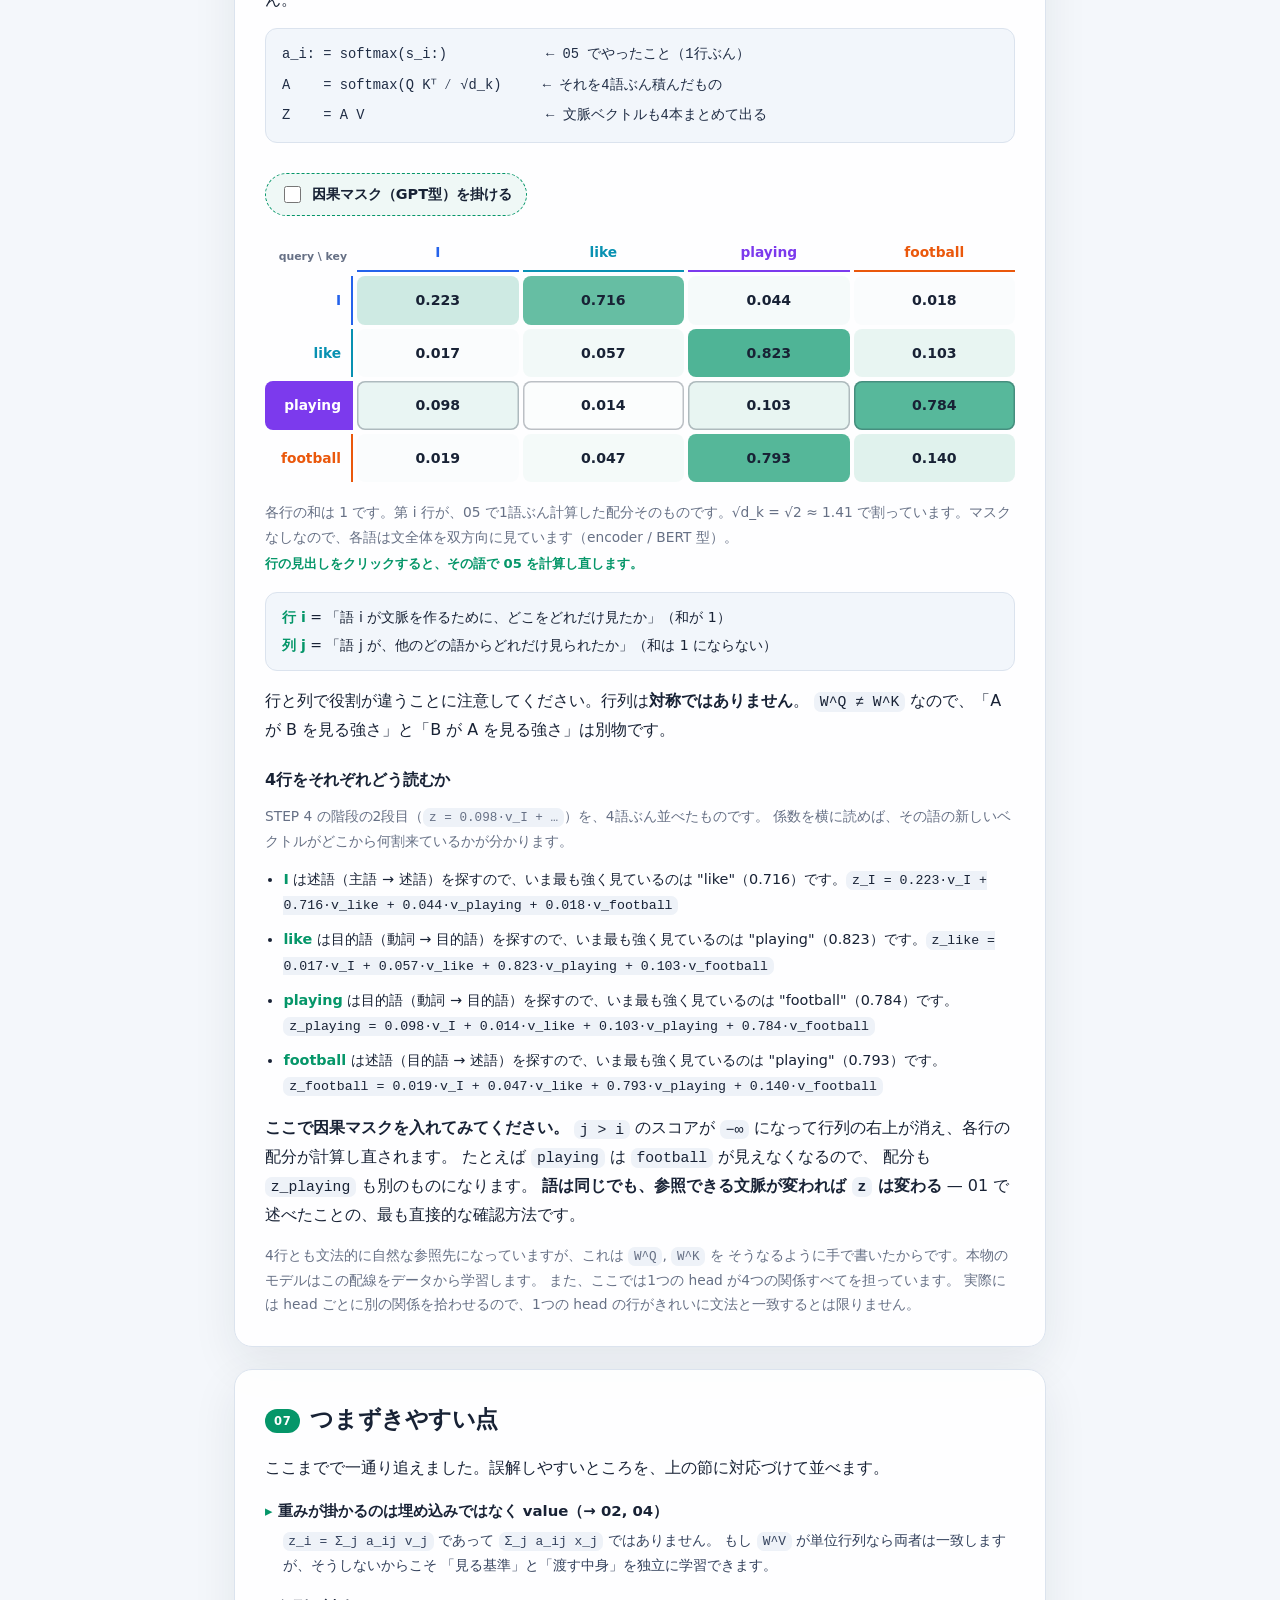
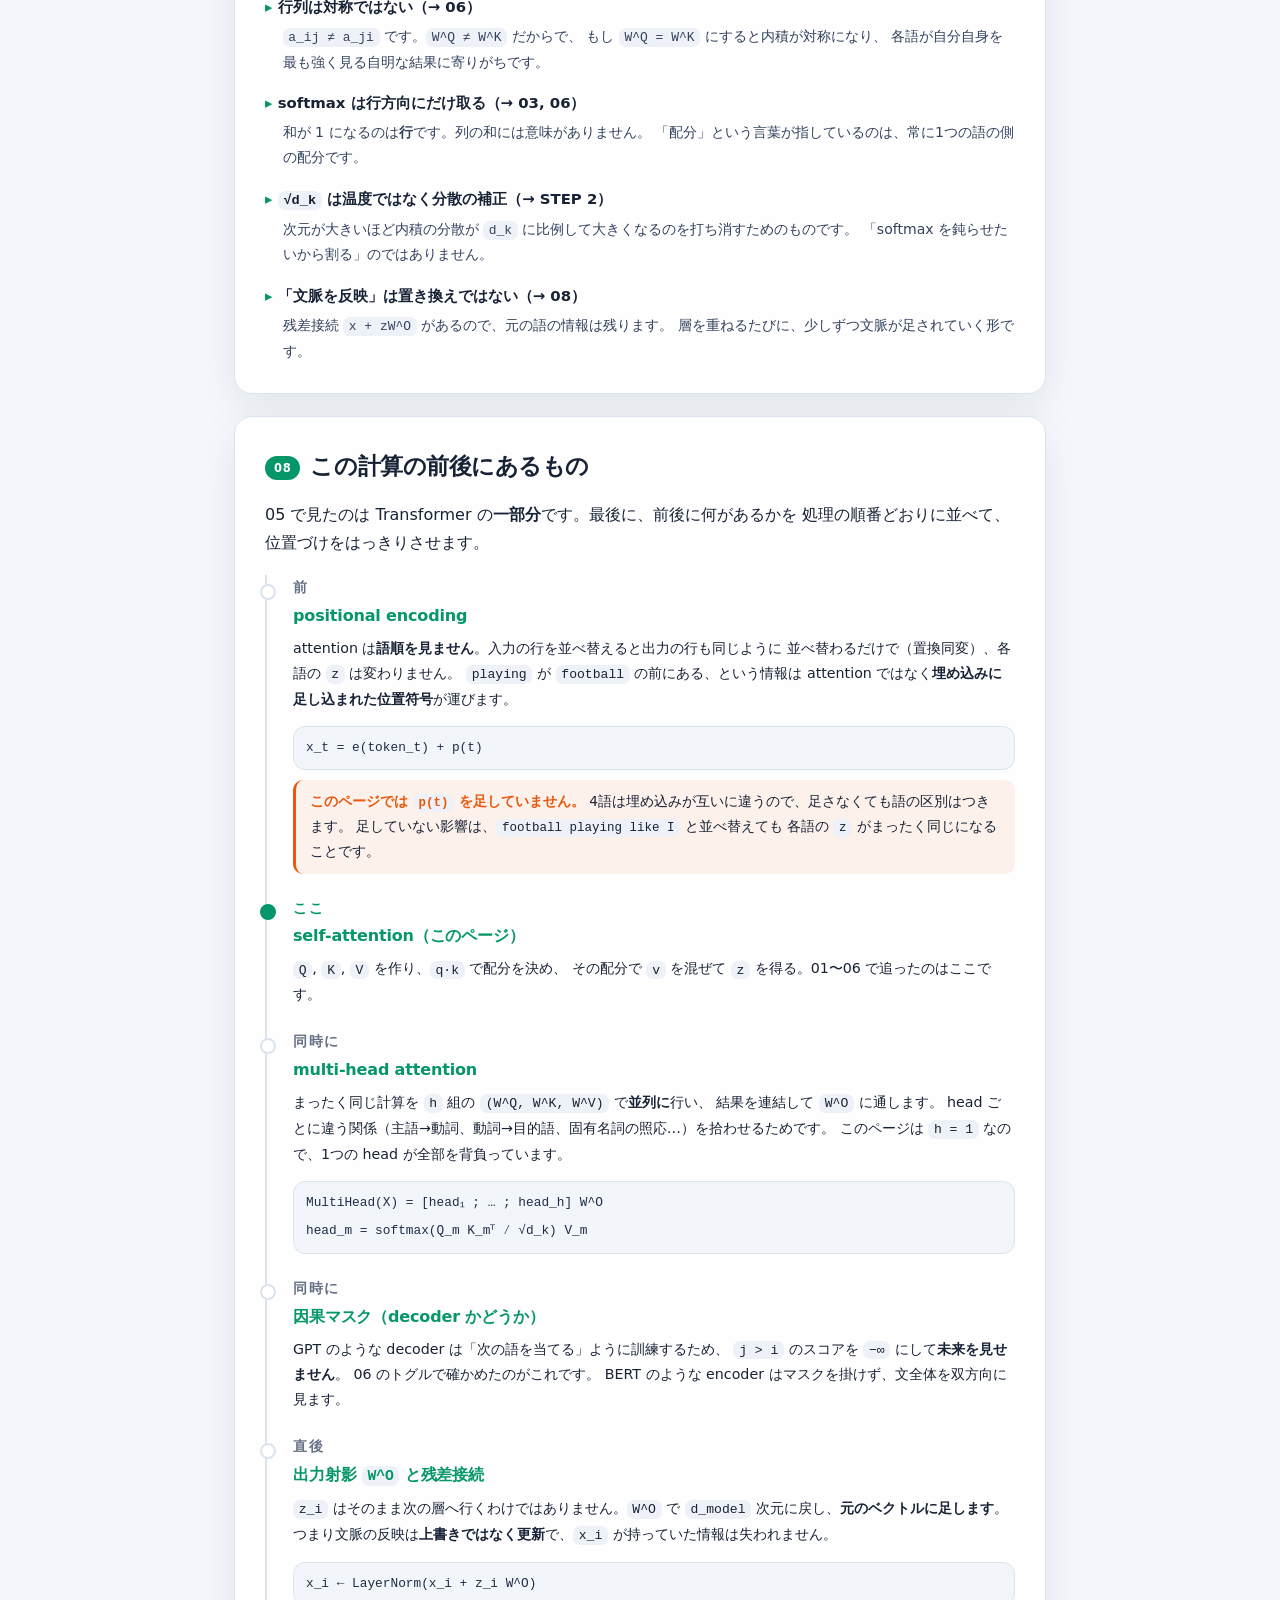
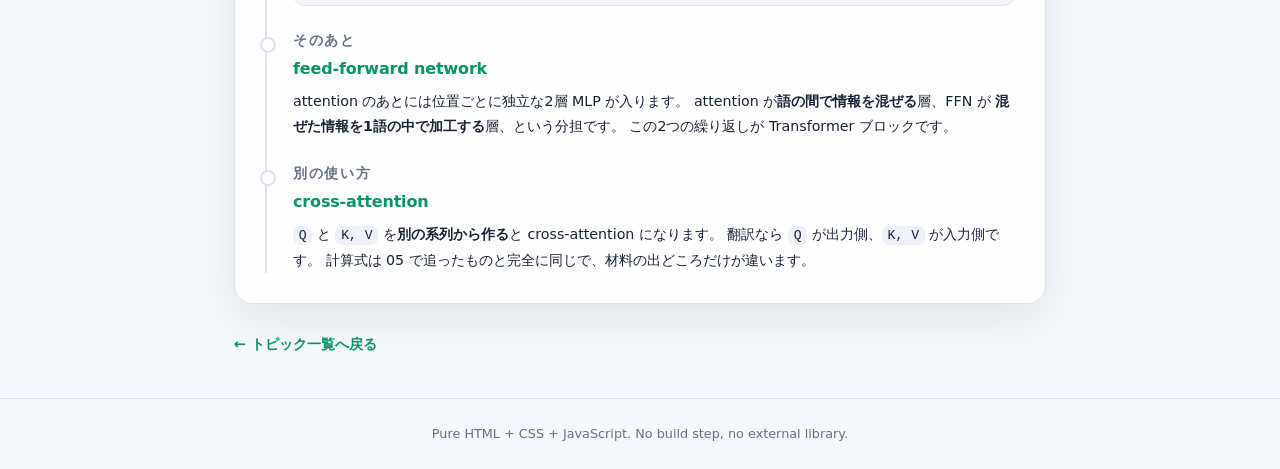
==== commit 4a586d30: "transformerページを改修" ====
--- a/transformer-lab/index.html
+++ b/transformer-lab/index.html
@@ -280,21 +280,20 @@
       <h3 class="sub-head"><code>W^K</code> — 4語の key を、互いに違う向きに置く</h3>
       <p>
         <code>key</code> は「自分は何として差し出せるか」という見出しでした（02）。
-        4語ぶんの見出しに課される条件は1つだけです。<strong>互いに見分けられる向きを向いていること。</strong>
+        4語ぶんの見出しを、この平面のそれぞれ違う向きに置きます。
       </p>
       <div id="keyPlane"></div>
       <div id="keyTable" class="param-stack"></div>
       <p>
-        <strong>直交している必要も、等間隔である必要もありません。</strong>
-        実際この4本はどの2本も直交していません（<code>k_I·k_like = 0.58</code>、
-        <code>k_like·k_playing = −0.47</code>）。長さも 1 に揃えていません。
-        直交させれば内積が <code>0</code> や <code>±1</code> になって計算はきれいになりますが、
-        attention はその性質をまったく要求していませんし、学習で得られる本物の <code>key</code> もそうはなりません。
+        <strong>向きが互いに違うことが、そのまま「4語が見分けられる」ということです。</strong>
+        逆に2本の <code>key</code> をほとんど同じ向きに置くと、その2語はどの <code>query</code> から見ても
+        ほぼ同じ内積を返すので、区別できなくなります。
+        「背表紙がそっくりな2冊は探し分けられない」というだけのことで、
+        <code>key</code> の配置に効いてくるのはこの一点です。
       </p>
       <p class="note">
-        破綻するのは、2本の <code>key</code> が<strong>ほとんど同じ向き</strong>になったときだけです。
-        その2語は見出しとして区別できなくなり、どの <code>query</code> から見てもほぼ同じ重みを受け取ります。
-        これは不具合ではなく、「背表紙がそっくりな2冊は探し分けられない」という当たり前のことが数字に出ているだけです。
+        長さも揃っていません（1.04〜1.20）。内積は<strong>向きの近さと長さの積</strong>なので、
+        長い <code>key</code> はどの <code>query</code> からも少し強めに見られます。
       </p>
 
       <h3 class="sub-head"><code>W^Q</code> — 各語の query を、探したい相手の key へ向ける</h3>
@@ -310,12 +309,17 @@
         <code>q_like</code> は <code>k_playing</code> の方（動詞 → 目的語）、
         <code>q_playing</code> は <code>k_football</code> の方、
         <code>q_football</code> は <code>k_playing</code> の方を向いています。
-        ぴったり一致はさせていません。<strong>一致していなくても、内積が最大でありさえすれば勝てる</strong>からです。
-      </p>
-      <p>
-        矢印の<strong>向きが「どの語が勝つか」</strong>を決め、<strong>長さが「どれだけ差をつけるか」</strong>を決めます。
-        ここでは <code>query</code> の長さを 2.4 前後にしてあり、これが 05 で見る配分の鋭さになります。
-        短くすれば配分は平らに、長くすれば1語に集中します。
+        向きはぴったり一致させていません。内積は向きが近いほど大きくなるので、
+        <strong>完全に一致していなくても、他の3つより内積が大きければ、
+        <code>softmax</code> のあとの配分もその語が最大になります。</strong>
+      </p>
+      <p>
+        つまり <code>query</code> の<strong>向き</strong>が「<strong>どの語の内積が最も大きくなるか</strong>」を、
+        <strong>長さ</strong>が「<strong>その差をどれだけ広げるか</strong>」を決めます。
+        <code>query</code> を長くすると4つの内積がまとめて比例して大きくなり、
+        <code>softmax</code> に入る値の差も広がるので、配分が1語に集中します。
+        短くすれば差が縮まり、配分は平らに近づきます。
+        ここでは長さを 2.4 前後にしてあり、これが 05 で見る配分の鋭さになります。
       </p>
       <p class="note">
         これらの値は<strong>学習で得たものではなく、上のような関係が現れるように手で書いた</strong>ものです。
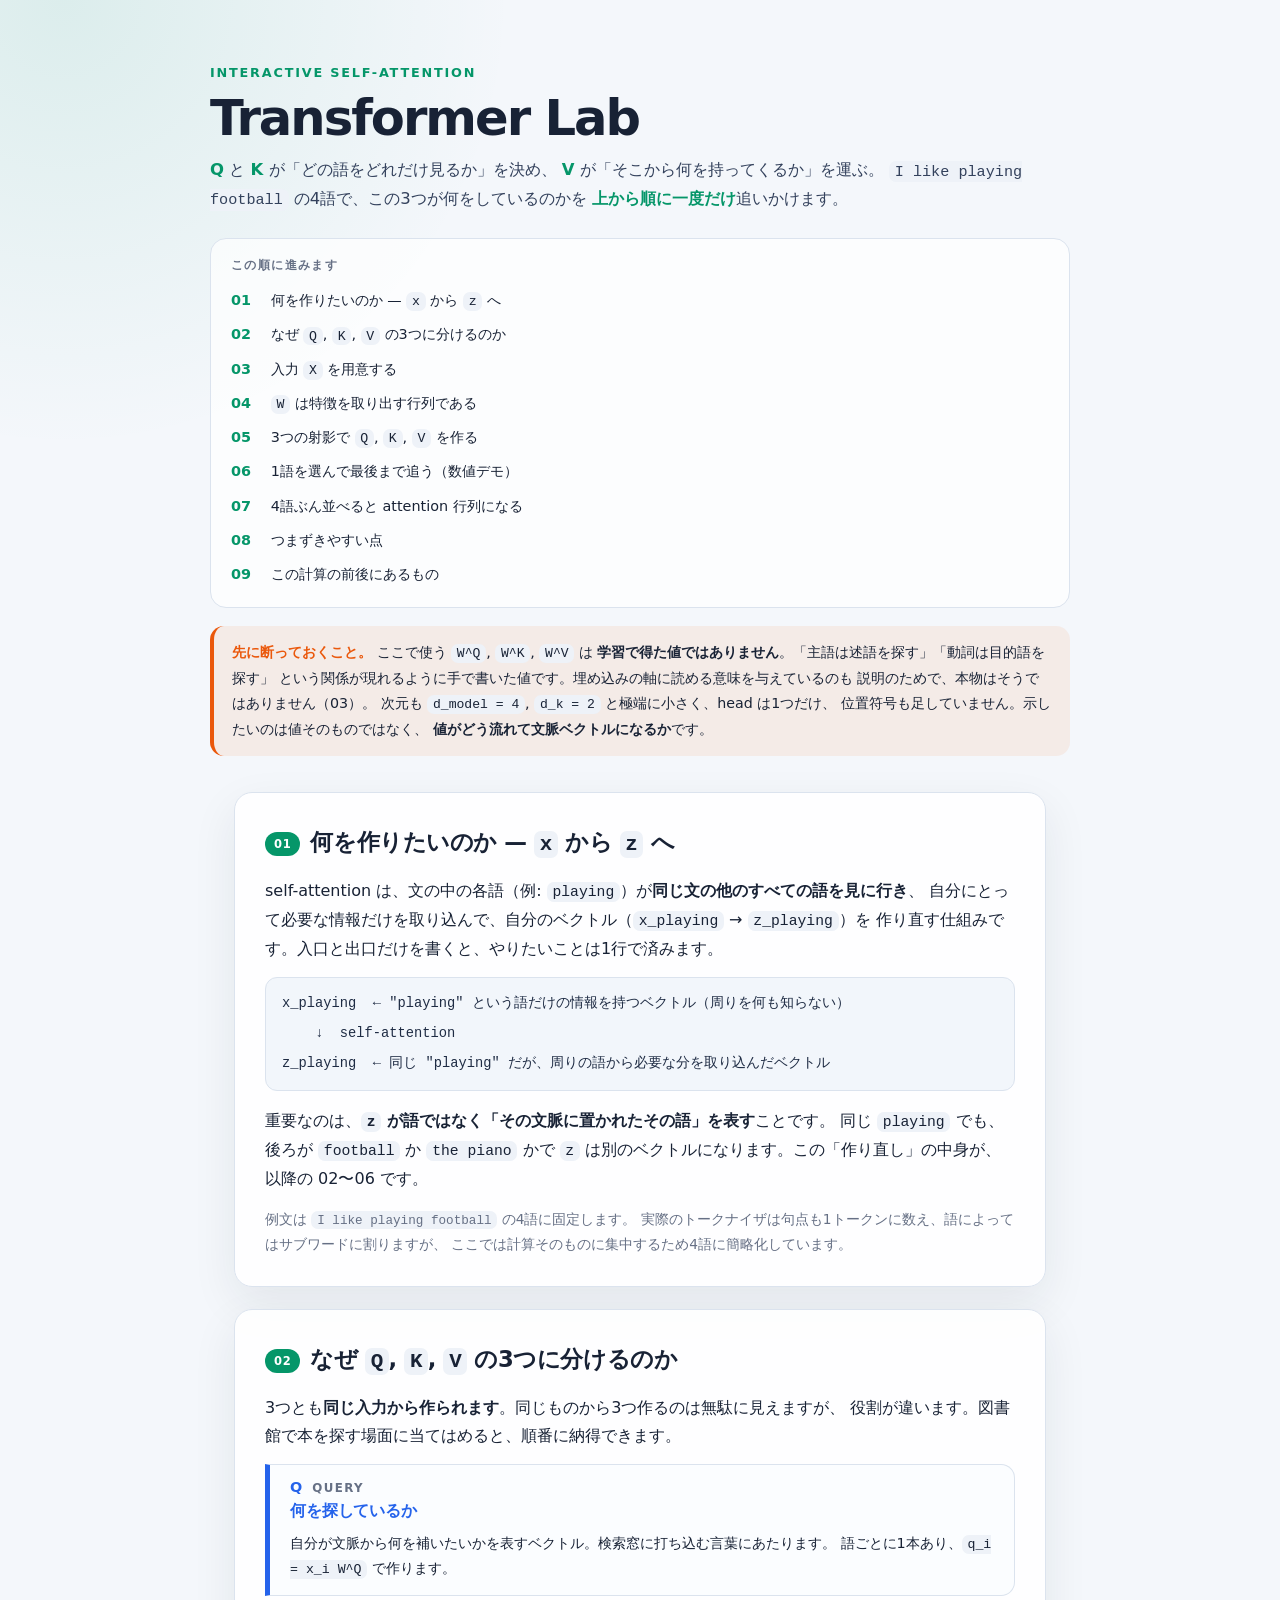
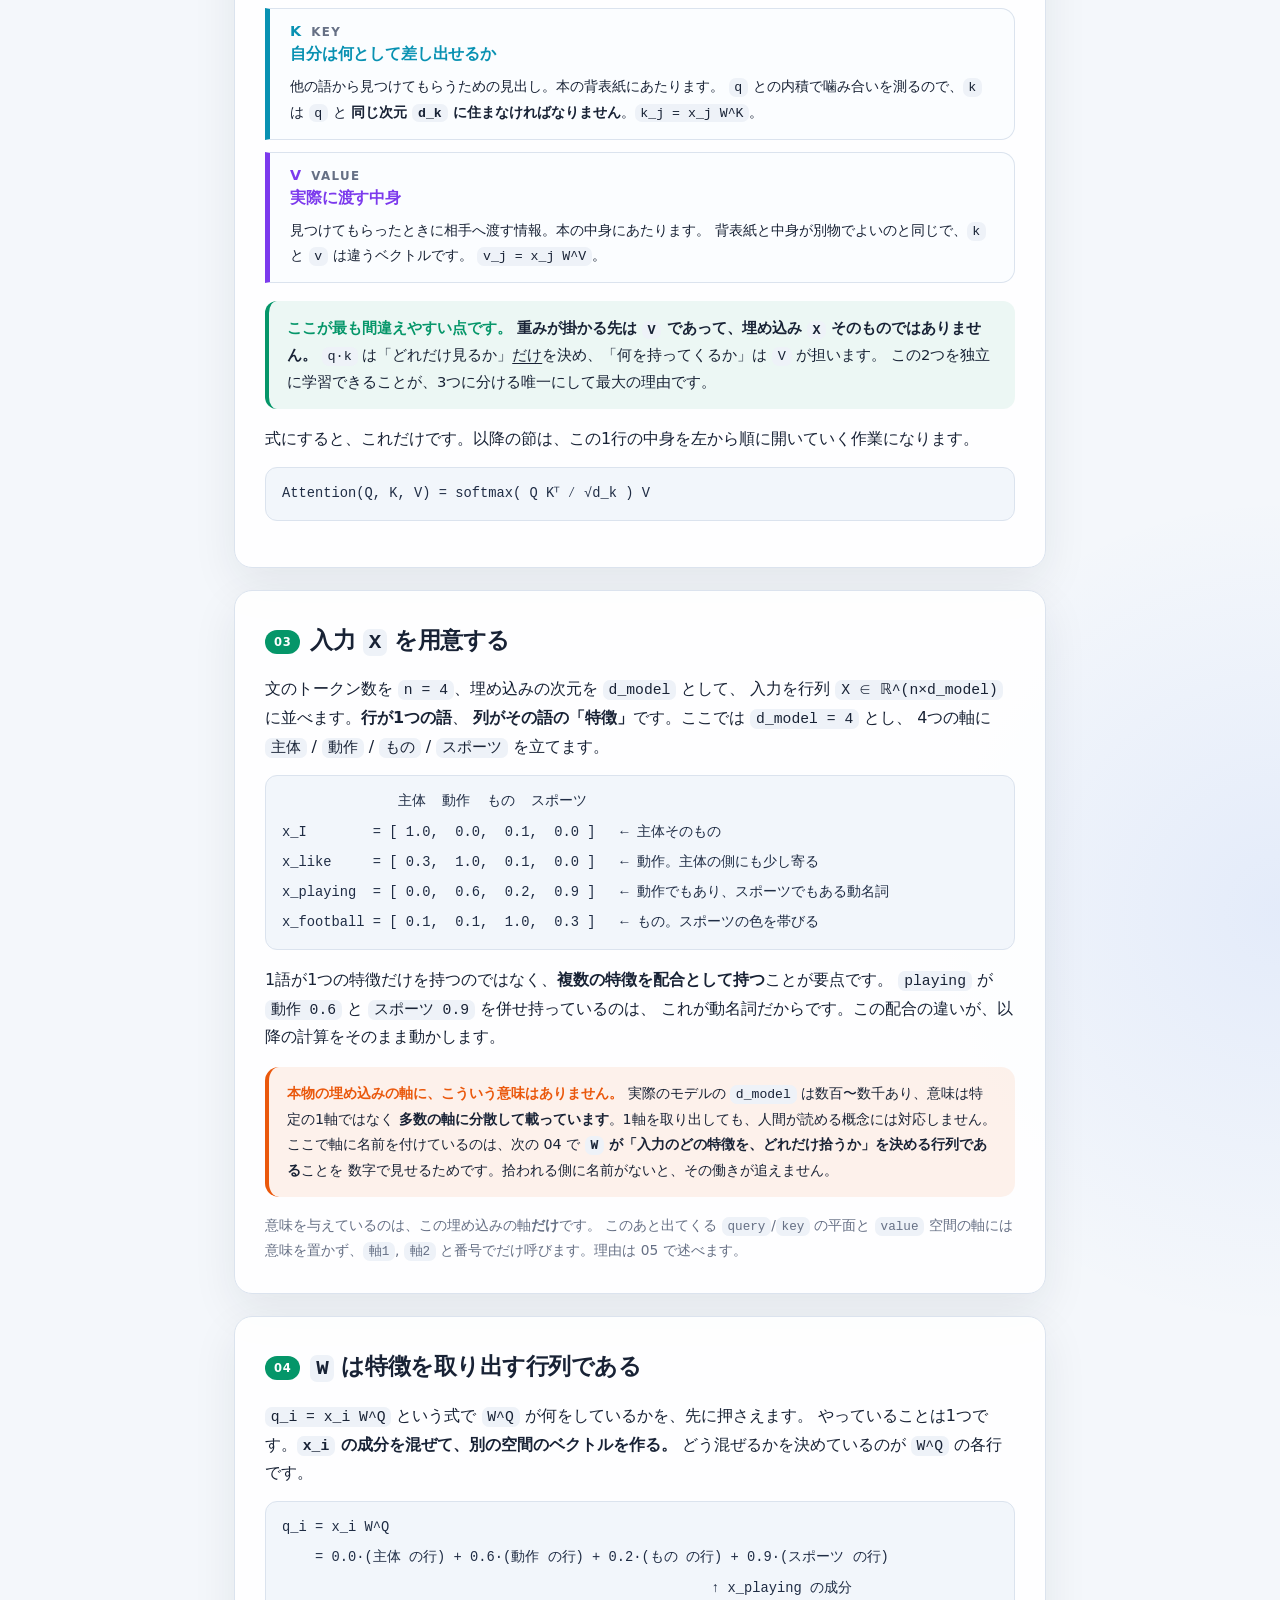
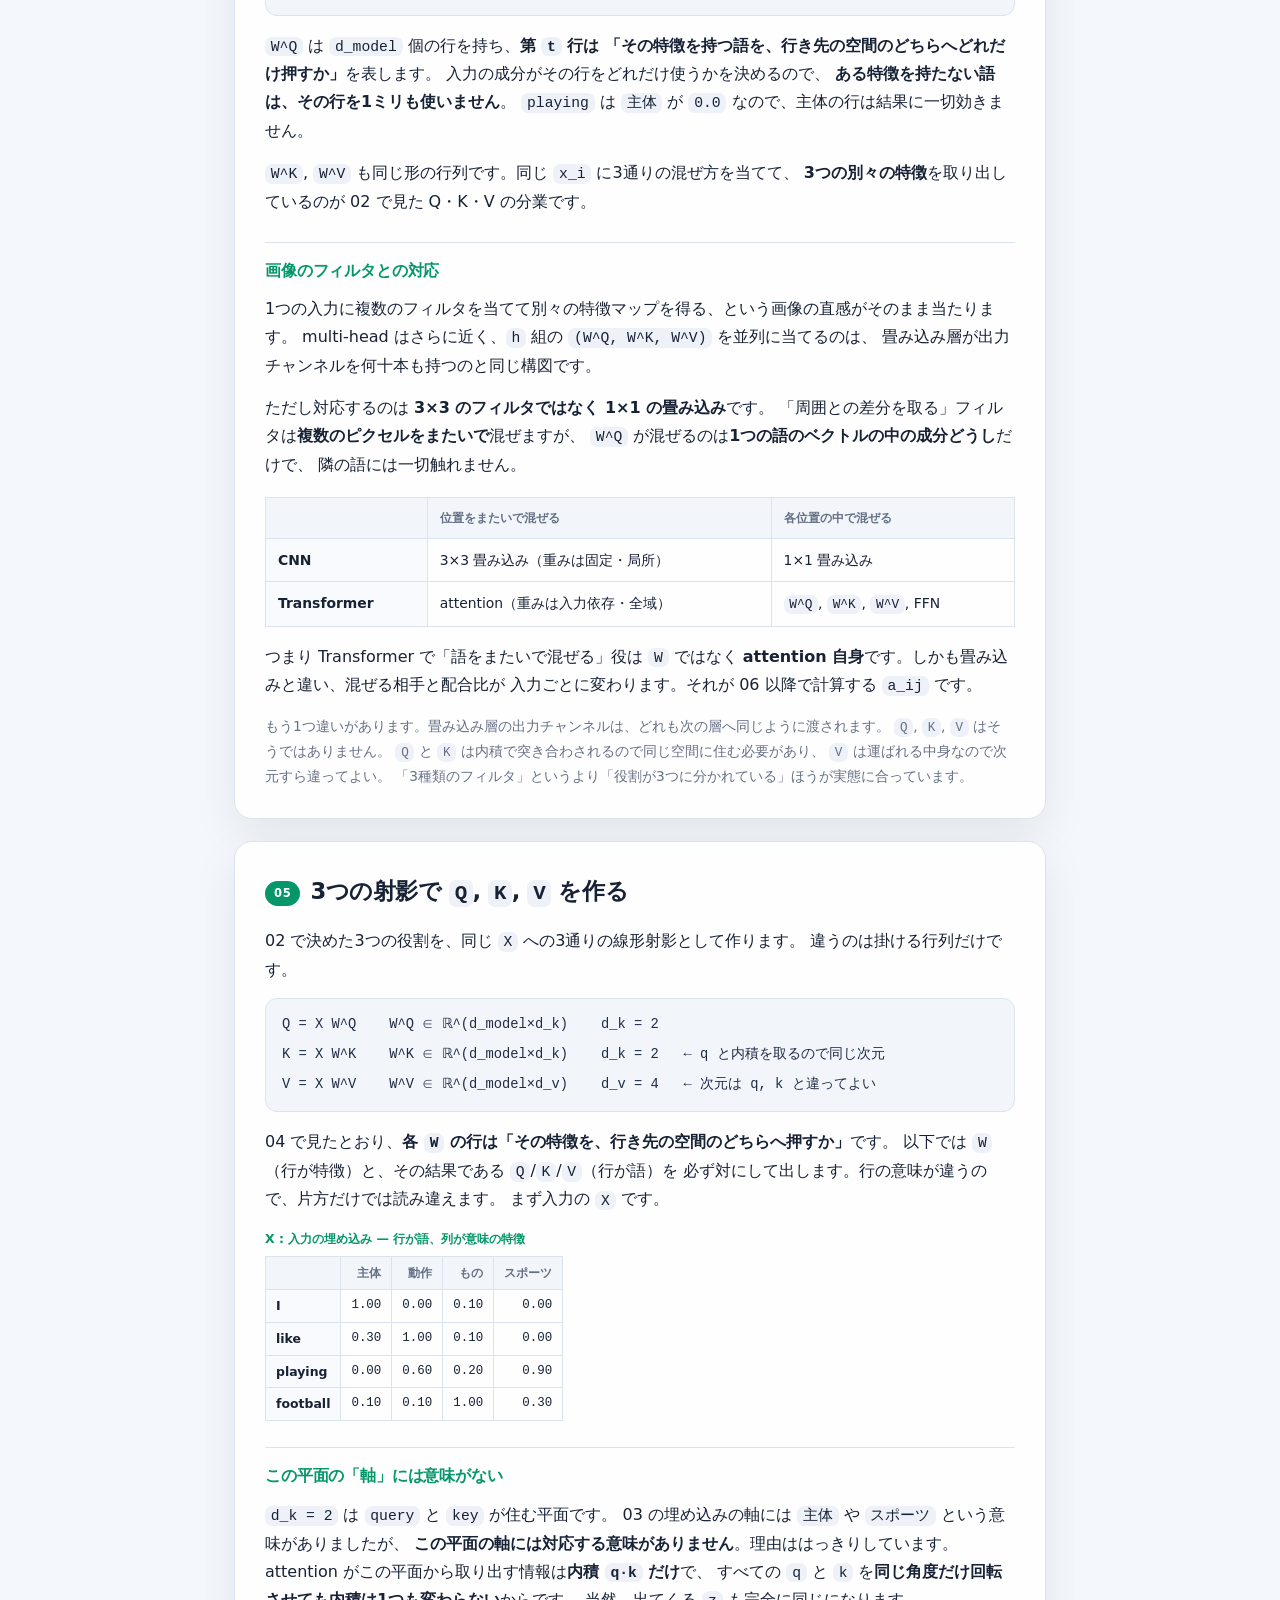
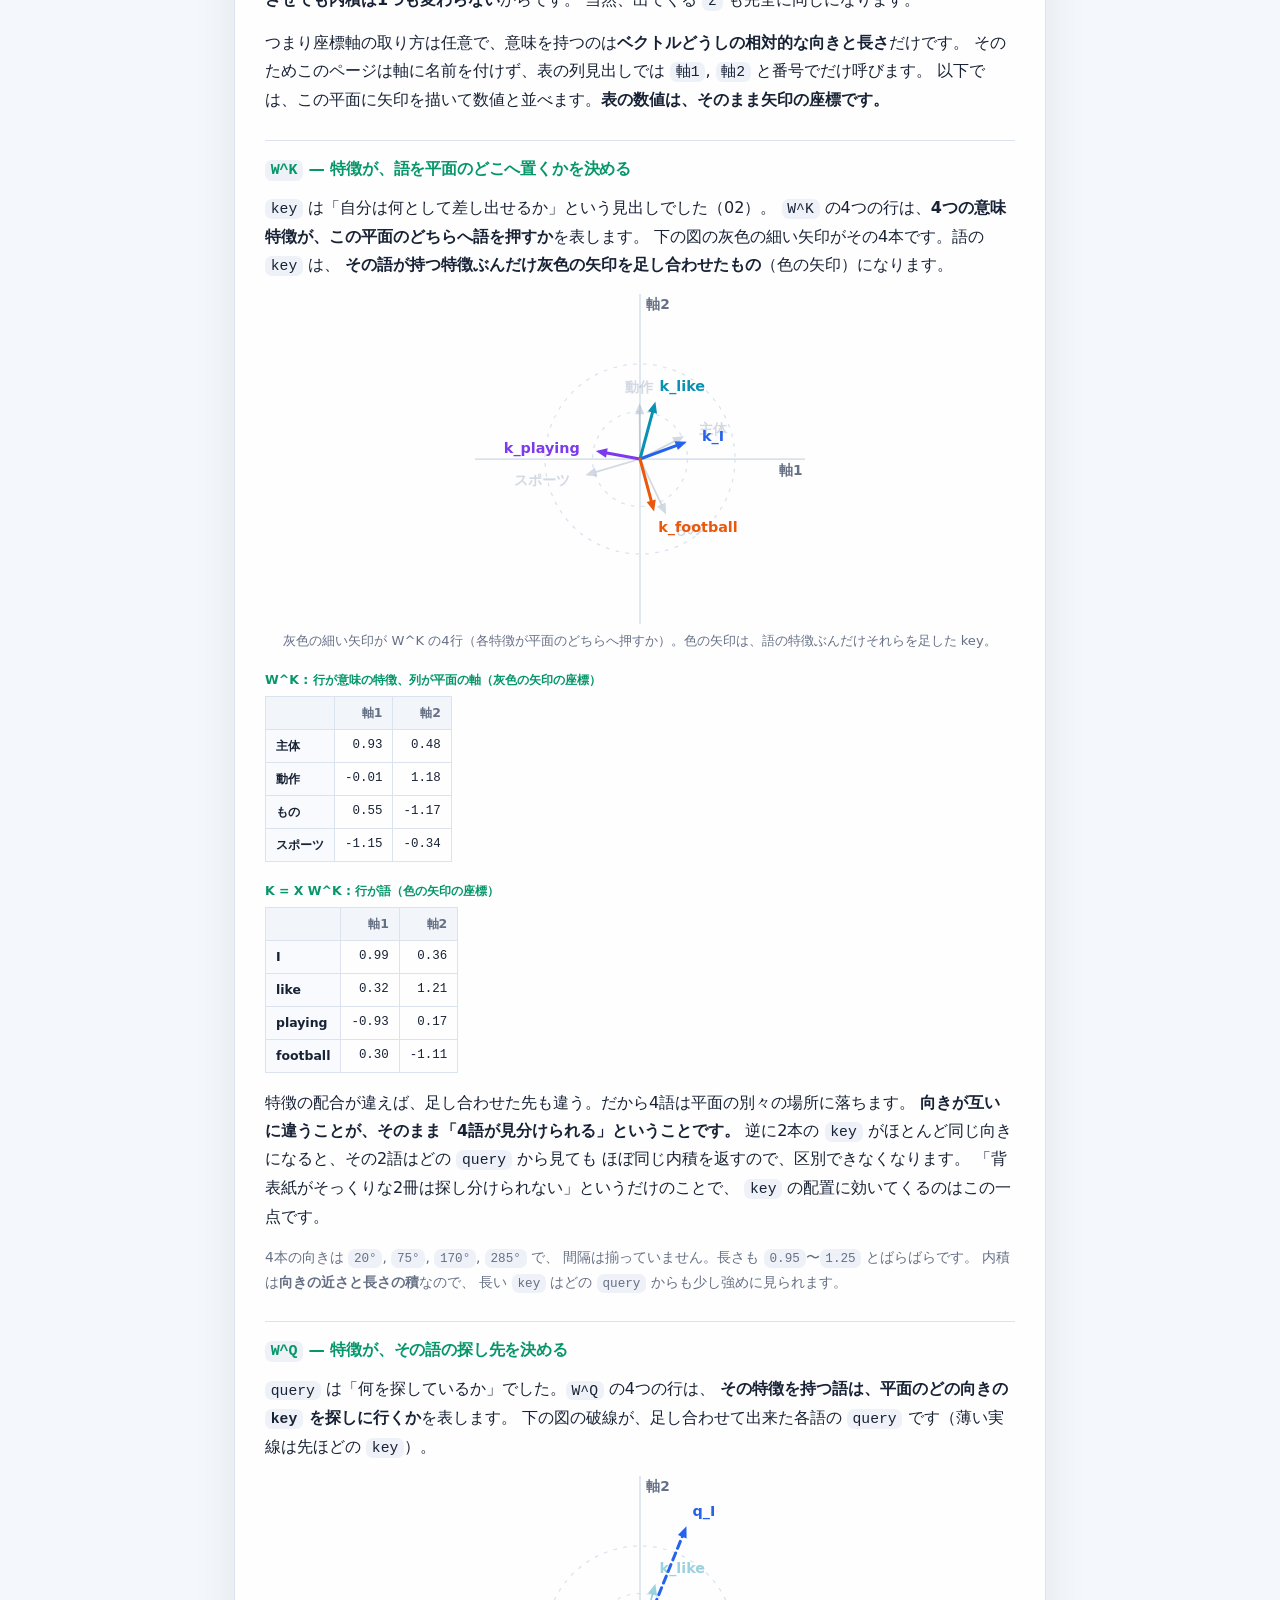
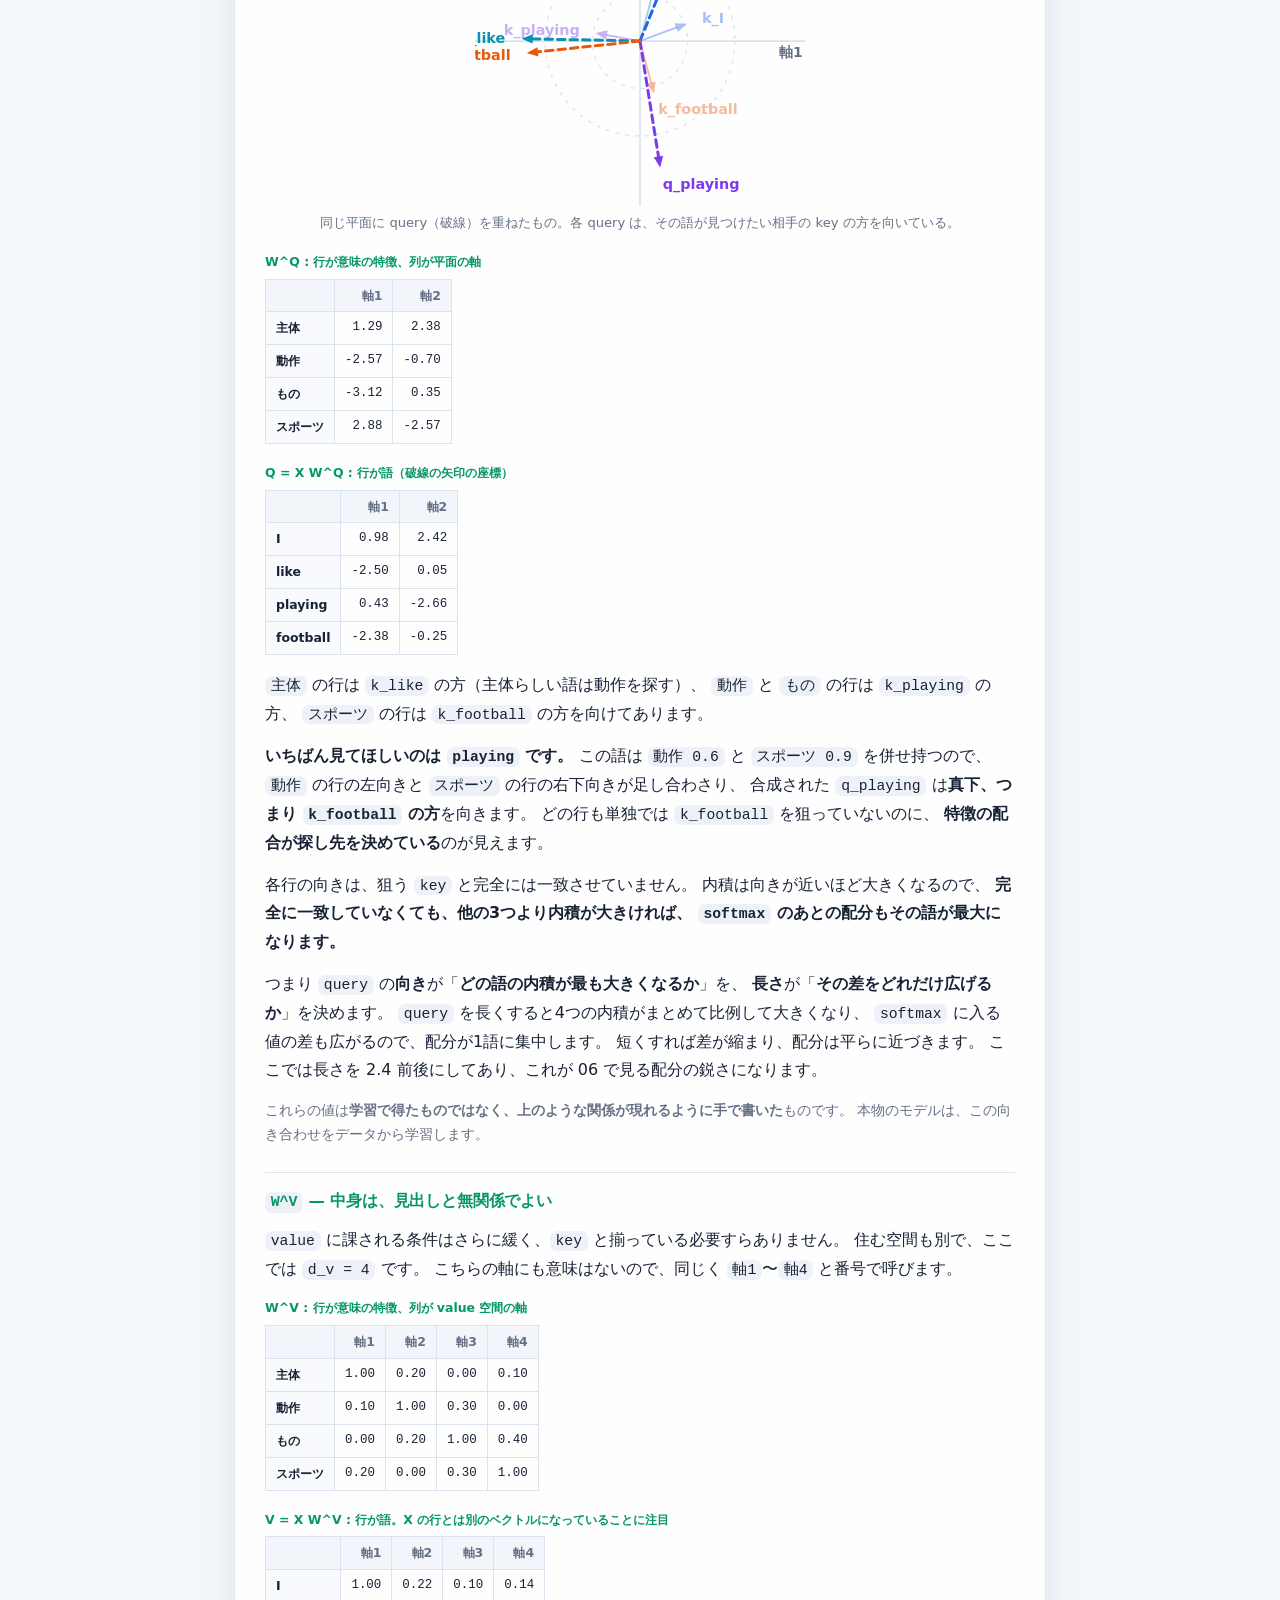
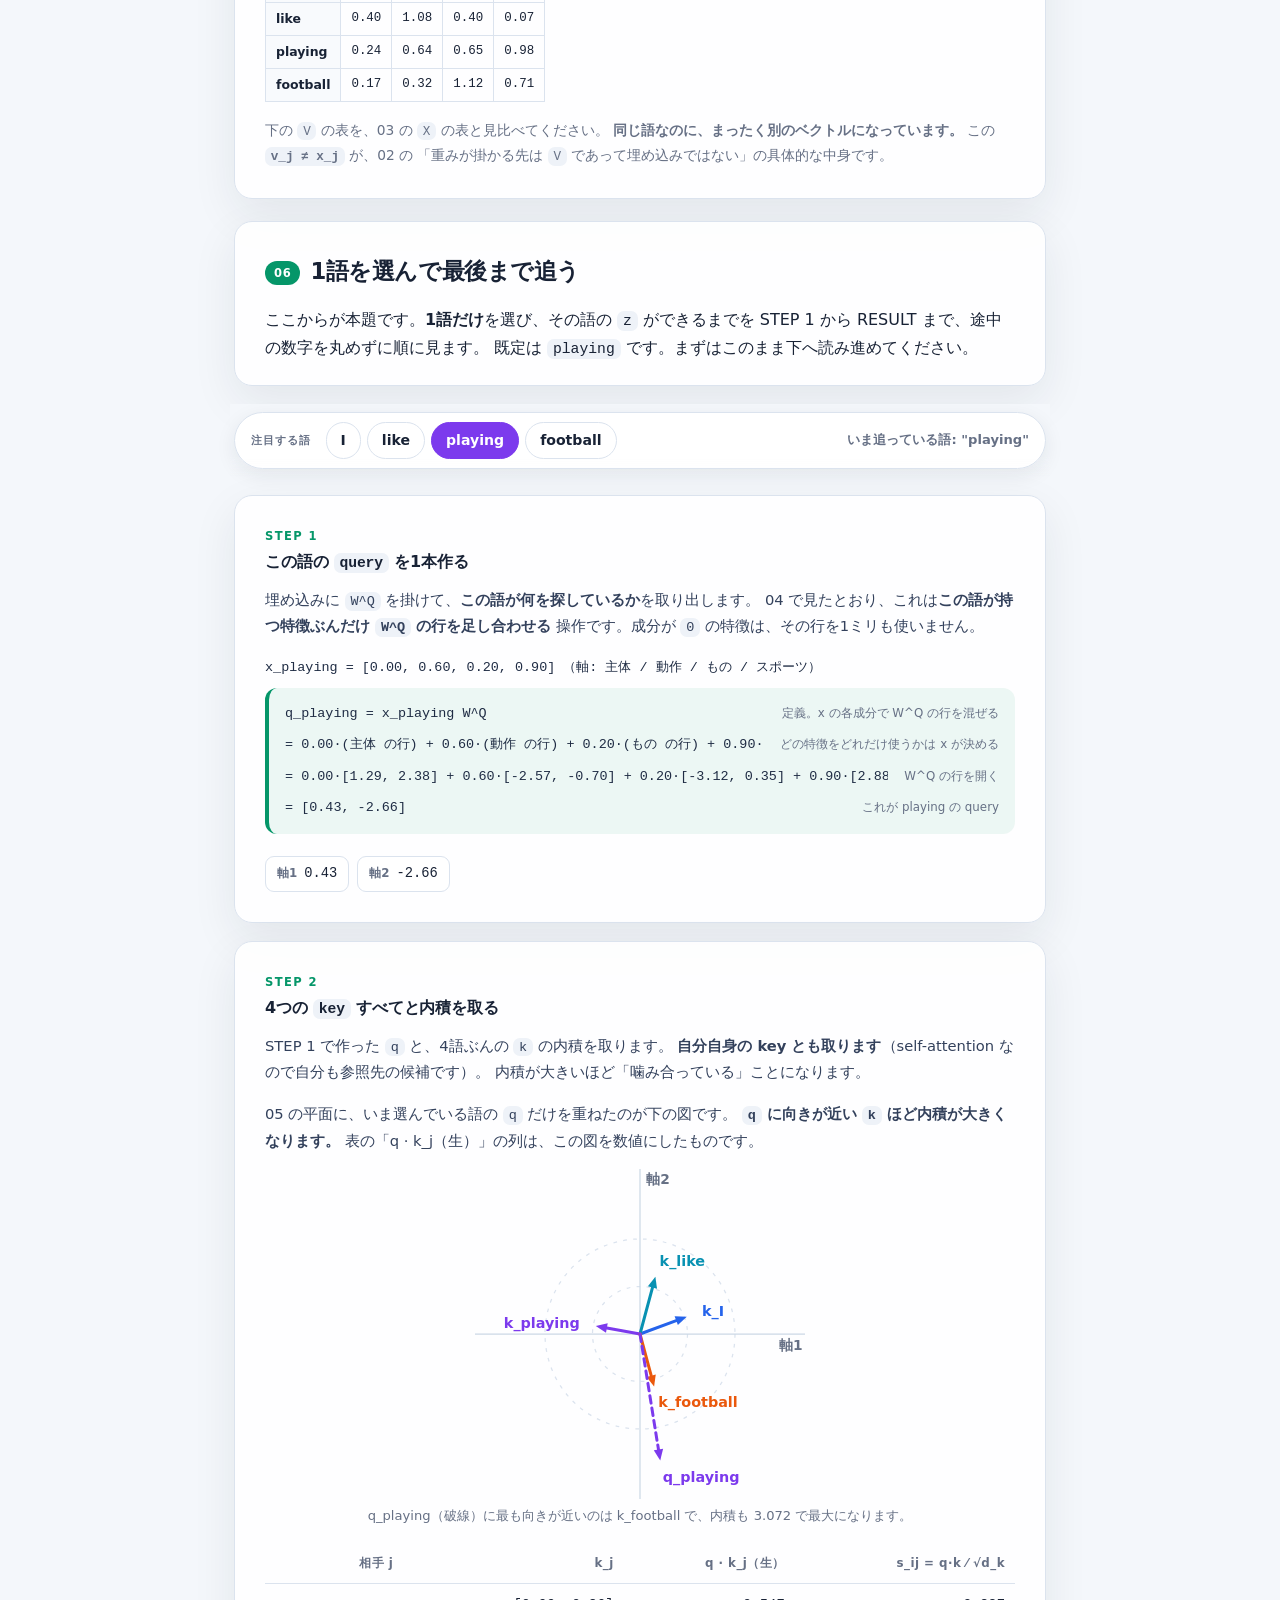
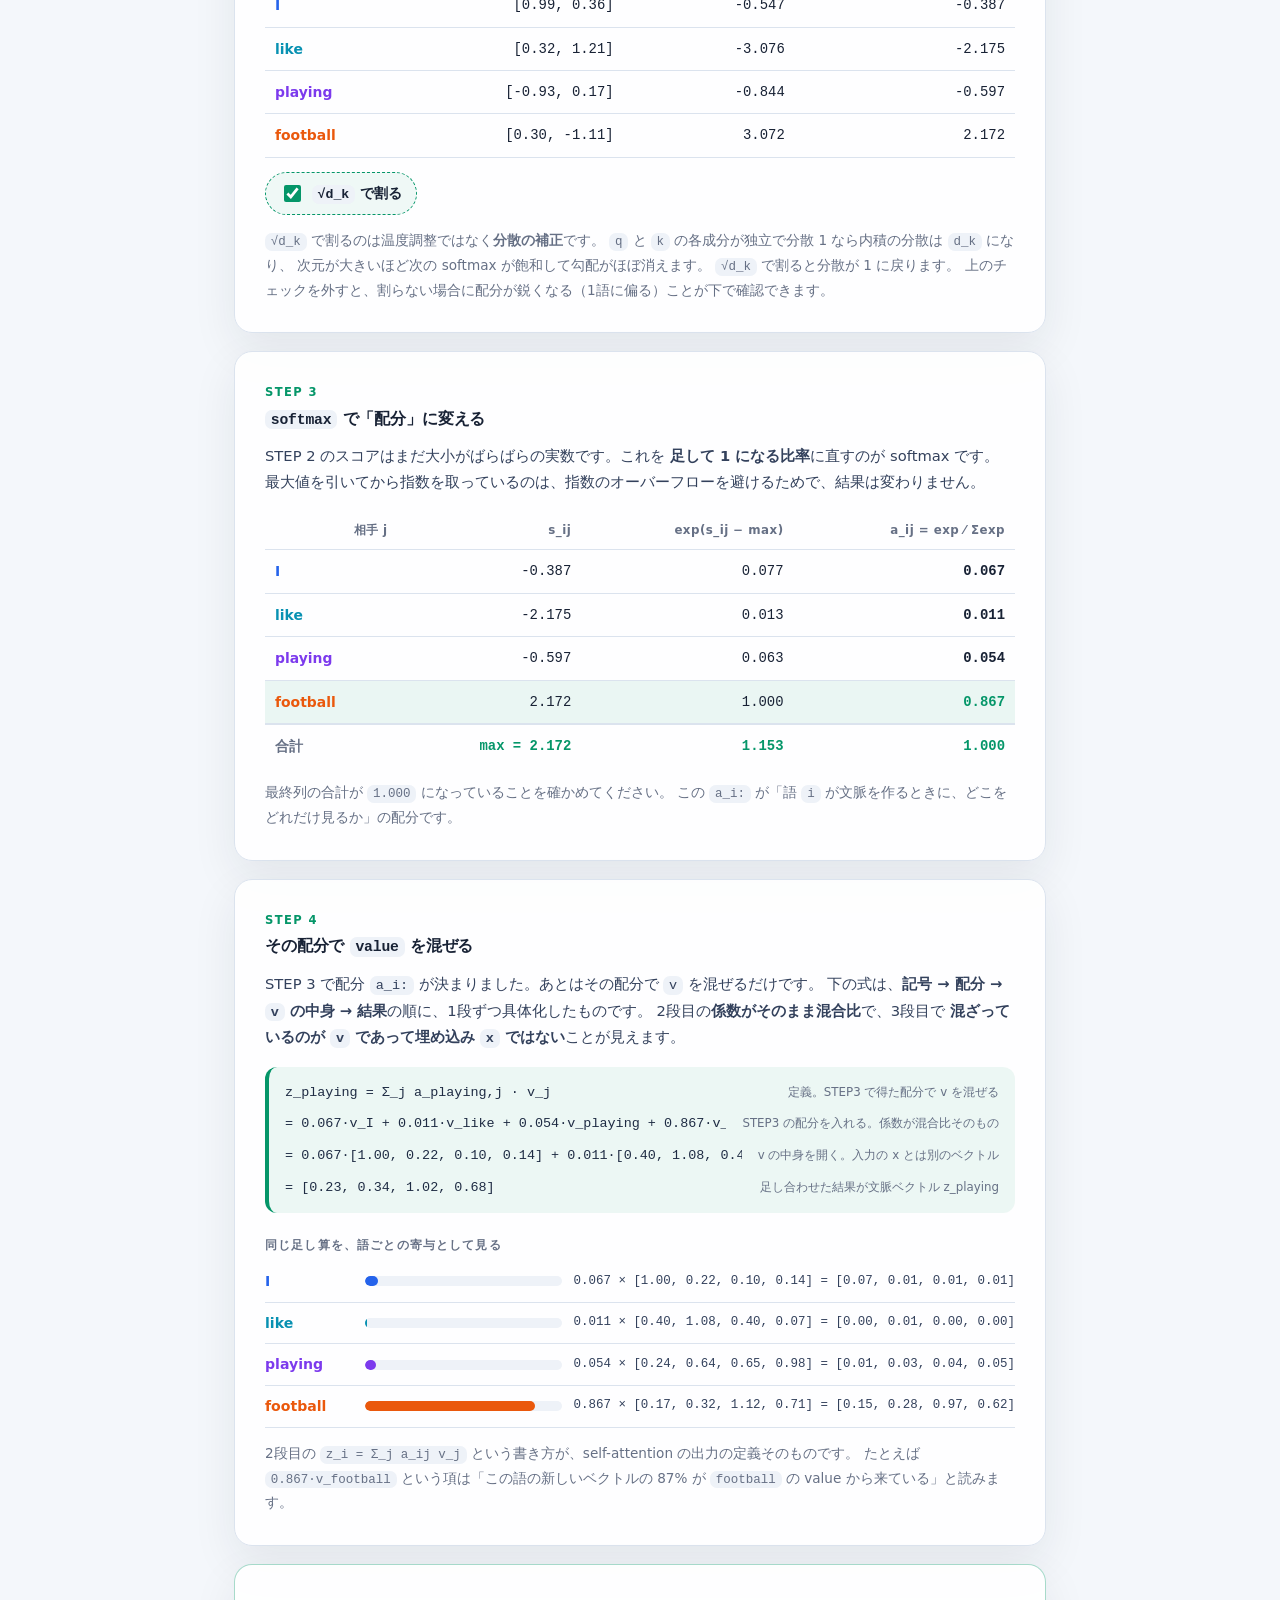
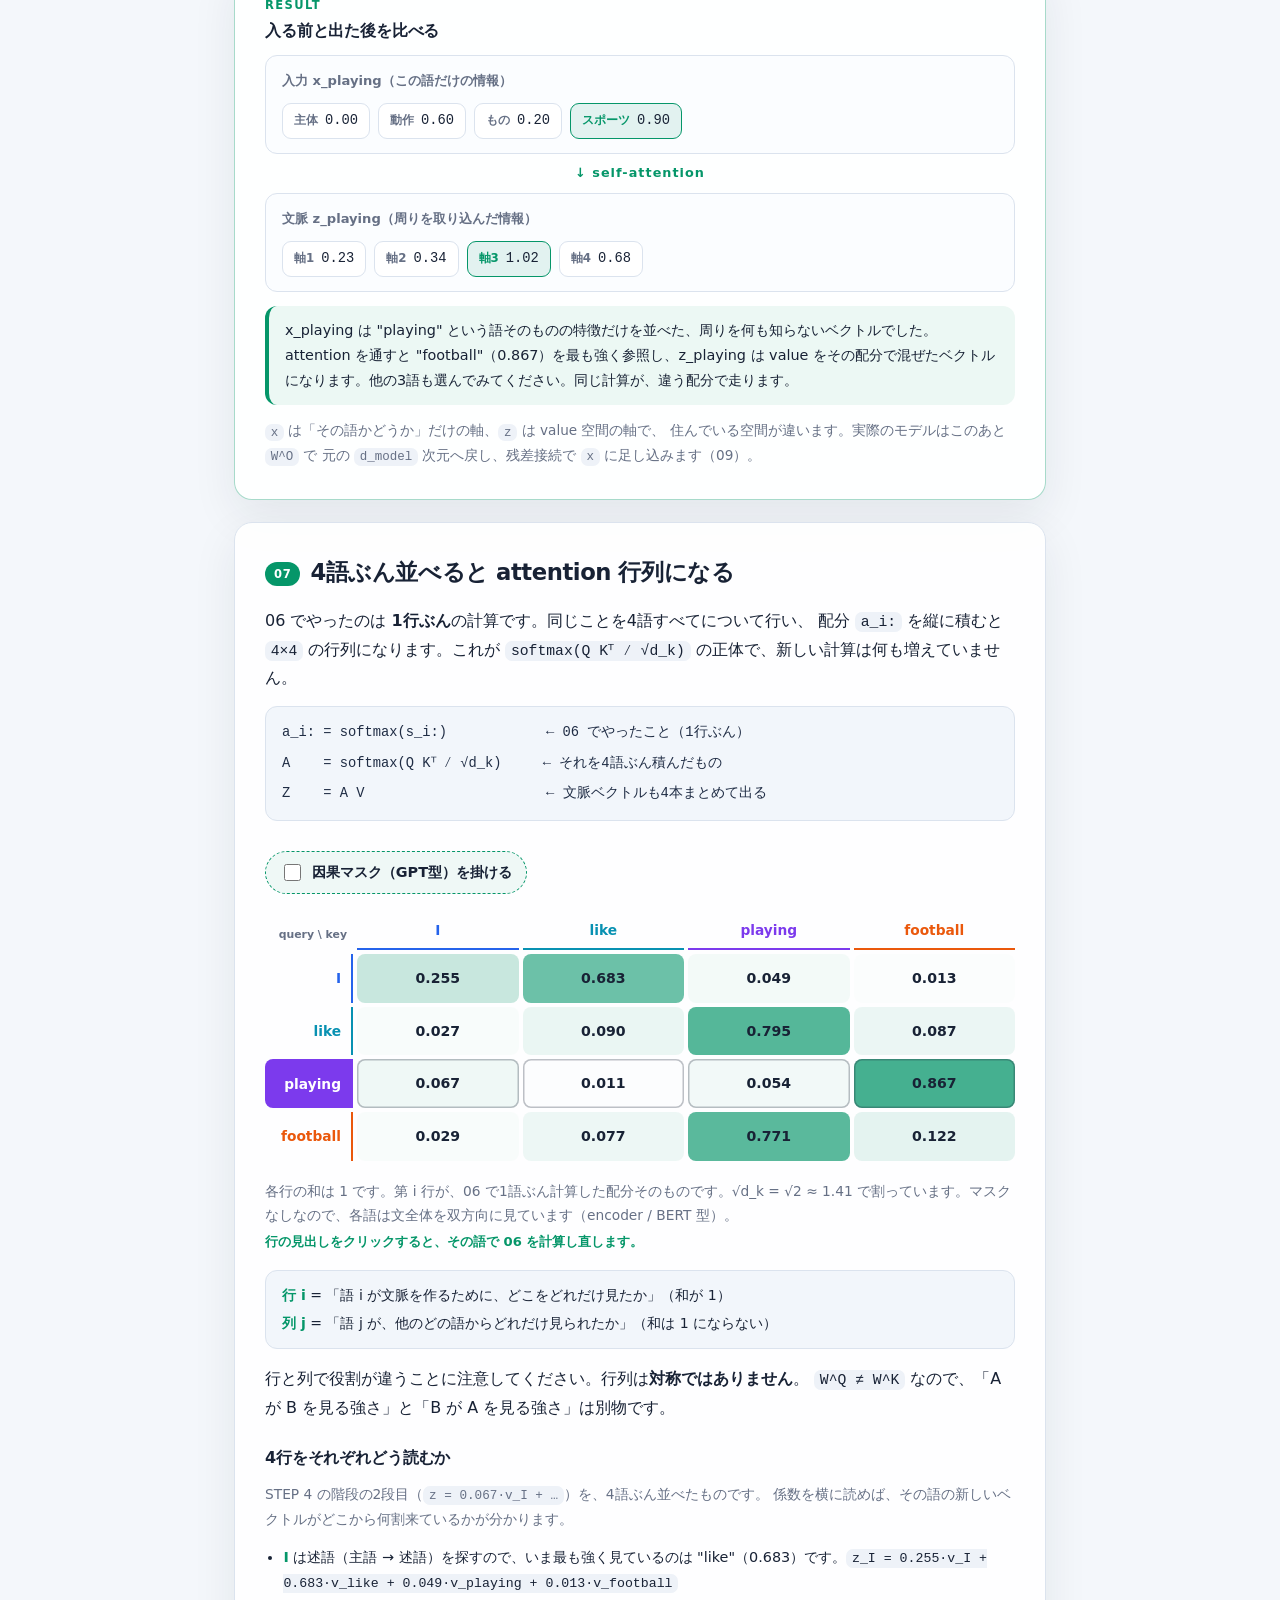
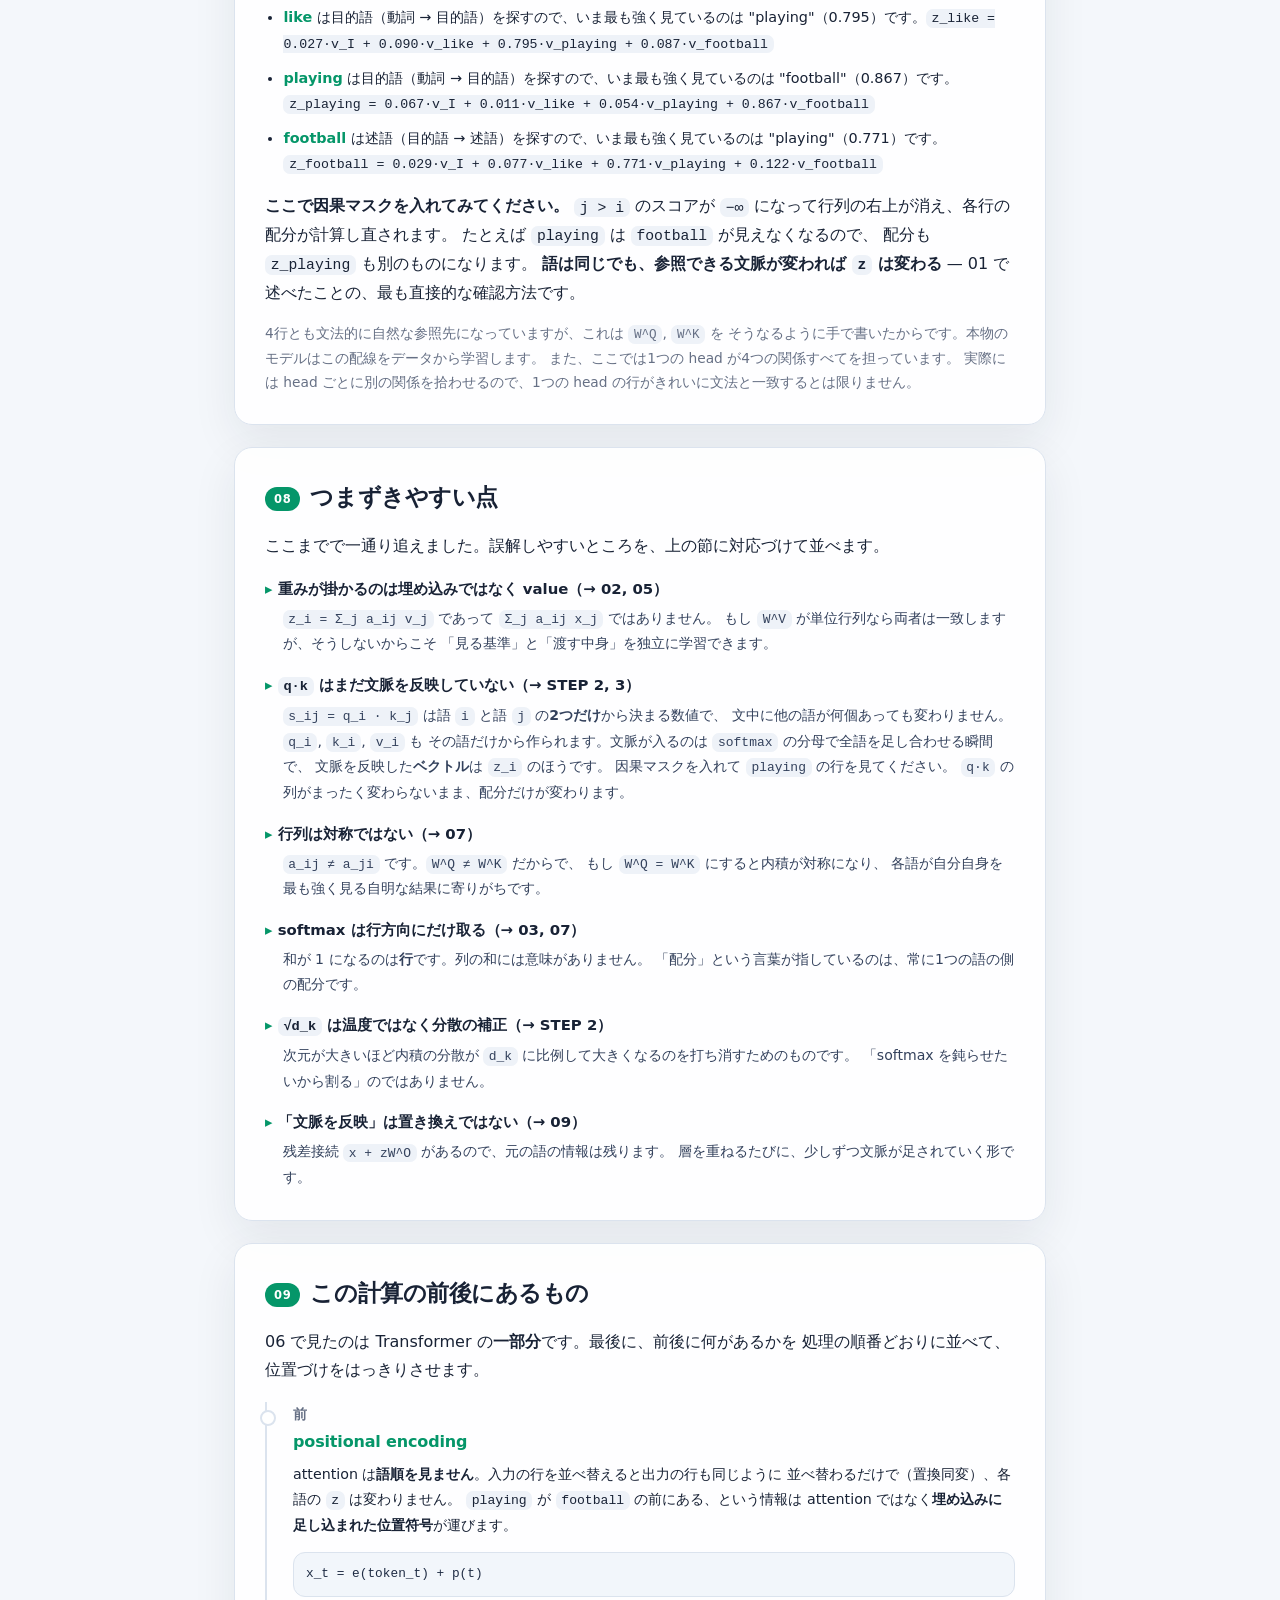
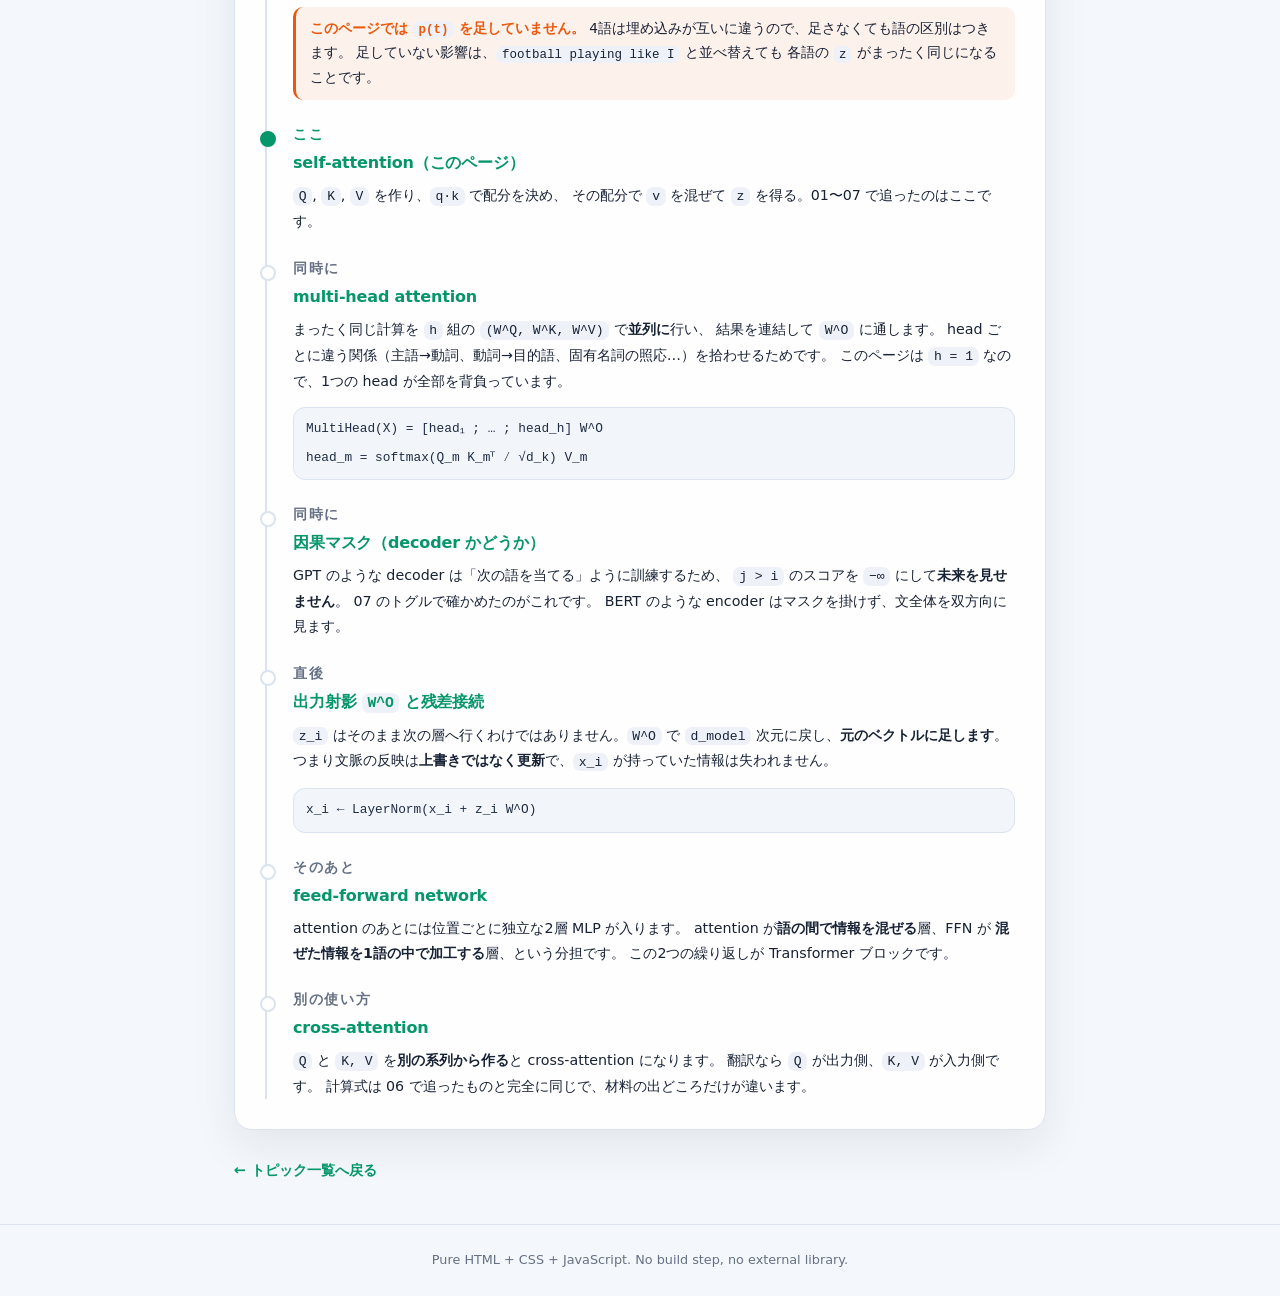
==== commit 1a368841: "transformerページを改修" ====
--- a/transformer-lab/index.html
+++ b/transformer-lab/index.html
@@ -18,33 +18,34 @@
          並列に見える要素（Q/K/V の3役、前後にある処理）も縦に積み、
          上から順に読めば理解が深まる配置にする。
 
-      2. 節は 01 → 08 の一方向に進み、後ろの節は前の節の結果だけを使う。
+      2. 節は 01 → 09 の一方向に進み、後ろの節は前の節の結果だけを使う。
 
            01  何を作りたいのか（x → z）
            02  なぜ Q, K, V の3つに分けるのか
            03  入力 X を用意する
-           04  3つの射影で Q, K, V を作る
-           05  1語を選んで最後まで追う（STEP 1〜4 → RESULT）
-           06  4語ぶん並べると attention 行列になる
-           07  つまずきやすい点
-           08  この計算の前後にあるもの
-
-         4×4 の attention 行列を 06 に置いているのは意図的である。
-         行列は「05 の計算を4語ぶん繰り返した結果」であり、
+           04  W は特徴を取り出す行列である（CNN との対比）
+           05  3つの射影で Q, K, V を作る
+           06  1語を選んで最後まで追う（STEP 1〜4 → RESULT）
+           07  4語ぶん並べると attention 行列になる
+           08  つまずきやすい点
+           09  この計算の前後にあるもの
+
+         4×4 の attention 行列を 07 に置いているのは意図的である。
+         行列は「06 の計算を4語ぶん繰り返した結果」であり、
          先に見せると、まだ理解していない量を俯瞰させることになる。
 
   【app.js との対応】
     次の id が app.js の ELEMENT_IDS から参照される。変更する場合は両方を直すこと。
 
-        inputTable         04: 入力 X の表
-        keyPlane           04: d_k = 2 の平面に4つの key を描いた図（SVG）
-        keyTable           04: W^K の表
-        queryPlane         04: 同じ平面に query を重ねた図（SVG）
-        queryTable         04: W^Q の表
-        valueTable         04: W^V の表
+        inputTable         05: 入力 X の表
+        keyPlane           05: d_k = 2 の平面に4つの key を描いた図（SVG）
+        keyTable           05: W^K の表
+        queryPlane         05: 同じ平面に query を重ねた図（SVG）
+        queryTable         05: W^Q の表
+        valueTable         05: W^V の表
         tokenButtons       注目する語を選ぶボタン列（app.js が生成）
         focusHeadline      いま注目している語（sticky バーの中）
-        walkthrough        05 の先頭。行列の行見出しから戻るときのスクロール先
+        walkthrough        06 の先頭。行列の行見出しから戻るときのスクロール先
         queryStep          STEP1 の内容
         scaleToggle        √d_k で割るかどうかの切り替え（STEP2 の中）
         scorePlane         STEP2: 4つの key と、選んでいる語の query を重ねた図（SVG）
@@ -55,7 +56,7 @@
         valueMixing        STEP4 の value 合成
         vectorCompare      RESULT の入力ベクトルと文脈ベクトルの比較
         resultReading      RESULT の読み方の1文
-        maskToggle         因果マスク（GPT型）の切り替え（06 の中）
+        maskToggle         因果マスク（GPT型）の切り替え（07 の中）
         attentionMatrix    4×4 の attention 行列
         matrixCaption      行列の読み方（トグルの状態で文面が変わる）
         readingList        4語ぶんの読み方（トグルの状態に追従する）
@@ -101,11 +102,12 @@
           <li><a href="#s01"><b>01</b> 何を作りたいのか — <code>x</code> から <code>z</code> へ</a></li>
           <li><a href="#s02"><b>02</b> なぜ <code>Q</code>, <code>K</code>, <code>V</code> の3つに分けるのか</a></li>
           <li><a href="#s03"><b>03</b> 入力 <code>X</code> を用意する</a></li>
-          <li><a href="#s04"><b>04</b> 3つの射影で <code>Q</code>, <code>K</code>, <code>V</code> を作る</a></li>
-          <li><a href="#s05"><b>05</b> 1語を選んで最後まで追う（数値デモ）</a></li>
-          <li><a href="#s06"><b>06</b> 4語ぶん並べると attention 行列になる</a></li>
-          <li><a href="#s07"><b>07</b> つまずきやすい点</a></li>
-          <li><a href="#s08"><b>08</b> この計算の前後にあるもの</a></li>
+          <li><a href="#s04"><b>04</b> <code>W</code> は特徴を取り出す行列である</a></li>
+          <li><a href="#s05"><b>05</b> 3つの射影で <code>Q</code>, <code>K</code>, <code>V</code> を作る</a></li>
+          <li><a href="#s06"><b>06</b> 1語を選んで最後まで追う（数値デモ）</a></li>
+          <li><a href="#s07"><b>07</b> 4語ぶん並べると attention 行列になる</a></li>
+          <li><a href="#s08"><b>08</b> つまずきやすい点</a></li>
+          <li><a href="#s09"><b>09</b> この計算の前後にあるもの</a></li>
         </ol>
       </nav>
 
@@ -113,8 +115,9 @@
         <p>
           <b>先に断っておくこと。</b>
           ここで使う <code>W^Q</code>, <code>W^K</code>, <code>W^V</code> は
-          <strong>学習で得た値ではありません</strong>。電卓で追える大きさに収め、
-          「主語は述語を探す」「動詞は目的語を探す」という関係が現れるように手で書いた値です。
+          <strong>学習で得た値ではありません</strong>。「主語は述語を探す」「動詞は目的語を探す」
+          という関係が現れるように手で書いた値です。埋め込みの軸に読める意味を与えているのも
+          説明のためで、本物はそうではありません（03）。
           次元も <code>d_model = 4</code>, <code>d_k = 2</code> と極端に小さく、head は1つだけ、
           位置符号も足していません。示したいのは値そのものではなく、
           <strong>値がどう流れて文脈ベクトルになるか</strong>です。
@@ -144,7 +147,7 @@
       <p>
         重要なのは、<strong><code>z</code> が語ではなく「その文脈に置かれたその語」を表す</strong>ことです。
         同じ <code>playing</code> でも、後ろが <code>football</code> か <code>the piano</code> かで
-        <code>z</code> は別のベクトルになります。この「作り直し」の中身が、以降の 02〜05 です。
+        <code>z</code> は別のベクトルになります。この「作り直し」の中身が、以降の 02〜06 です。
       </p>
       <p class="note">
         例文は <code>I like playing football</code> の4語に固定します。
@@ -217,26 +220,114 @@
       <h2><span class="section-badge">03</span>入力 <code>X</code> を用意する</h2>
       <p>
         文のトークン数を <code>n = 4</code>、埋め込みの次元を <code>d_model</code> として、
-        入力を行列 <code>X ∈ ℝ^(n×d_model)</code> に並べます。<strong>行が1つの語</strong>です。
-        このページでは <code>X</code> を<strong>単位行列</strong>にしています。
-        第 <code>t</code> 軸は「その語が <code>t</code> 番目の語かどうか」だけを表し、それ以外の意味を持ちません。
+        入力を行列 <code>X ∈ ℝ^(n×d_model)</code> に並べます。<strong>行が1つの語</strong>、
+        <strong>列がその語の「特徴」</strong>です。ここでは <code>d_model = 4</code> とし、
+        4つの軸に <code>主体</code> / <code>動作</code> / <code>もの</code> / <code>スポーツ</code> を立てます。
       </p>
       <div class="formula-block">
-        <code>             I  like play foot</code>
-        <code>x_I        = [ 1,  0,  0,  0 ]</code>
-        <code>x_like     = [ 0,  1,  0,  0 ]</code>
-        <code>x_playing  = [ 0,  0,  1,  0 ]</code>
-        <code>x_football = [ 0,  0,  0,  1 ]</code>
-      </div>
-      <p>
-        軸に「人」「動作」のような意味を割り当てないのは、実際のモデルでも
-        <strong>軸に人間が読める意味はない</strong>からです。意味を持つのは軸ではなく、
-        内積の大小と、混ざった結果のベクトルのほうです。
-      </p>
-      <p>
-        この形にしておくと <code>x_t W</code> は「<code>W</code> の第 <code>t</code> 行を取り出す」ことと同じになります。
-        つまり <strong><code>W^Q</code> の <code>playing</code> 行が、そのまま <code>playing</code> の query</strong> です。
-        実際のモデルの埋め込み表引きも、内部的にはこれと同じ演算です。
+        <code>              主体  動作  もの  スポーツ</code>
+        <code>x_I        = [ 1.0,  0.0,  0.1,  0.0 ]   ← 主体そのもの</code>
+        <code>x_like     = [ 0.3,  1.0,  0.1,  0.0 ]   ← 動作。主体の側にも少し寄る</code>
+        <code>x_playing  = [ 0.0,  0.6,  0.2,  0.9 ]   ← 動作でもあり、スポーツでもある動名詞</code>
+        <code>x_football = [ 0.1,  0.1,  1.0,  0.3 ]   ← もの。スポーツの色を帯びる</code>
+      </div>
+      <p>
+        1語が1つの特徴だけを持つのではなく、<strong>複数の特徴を配合として持つ</strong>ことが要点です。
+        <code>playing</code> が <code>動作 0.6</code> と <code>スポーツ 0.9</code> を併せ持っているのは、
+        これが動名詞だからです。この配合の違いが、以降の計算をそのまま動かします。
+      </p>
+      <div class="caveat">
+        <p>
+          <b>本物の埋め込みの軸に、こういう意味はありません。</b>
+          実際のモデルの <code>d_model</code> は数百〜数千あり、意味は特定の1軸ではなく
+          <strong>多数の軸に分散して載っています</strong>。1軸を取り出しても、人間が読める概念には対応しません。
+          ここで軸に名前を付けているのは、次の 04 で
+          <strong><code>W</code> が「入力のどの特徴を、どれだけ拾うか」を決める行列である</strong>ことを
+          数字で見せるためです。拾われる側に名前がないと、その働きが追えません。
+        </p>
+      </div>
+      <p class="note">
+        意味を与えているのは、この埋め込みの軸<strong>だけ</strong>です。
+        このあと出てくる <code>query</code>/<code>key</code> の平面と <code>value</code> 空間の軸には
+        意味を置かず、<code>軸1</code>, <code>軸2</code> と番号でだけ呼びます。理由は 05 で述べます。
+      </p>
+    </section>
+
+    <!-- ================================================================
+         04. W とは何をする行列か（CNN との対比）
+         03 の「特徴を持つ入力」と、05 の「3つの射影」の橋渡し。
+         ここを飛ばすと、W^Q の表がただの数字の塊に見える。
+         ================================================================ -->
+    <section class="card" id="s04">
+      <h2><span class="section-badge">04</span><code>W</code> は特徴を取り出す行列である</h2>
+      <p>
+        <code>q_i = x_i W^Q</code> という式で <code>W^Q</code> が何をしているかを、先に押さえます。
+        やっていることは1つです。<strong><code>x_i</code> の成分を混ぜて、別の空間のベクトルを作る。</strong>
+        どう混ぜるかを決めているのが <code>W^Q</code> の各行です。
+      </p>
+      <div class="formula-block">
+        <code>q_i = x_i W^Q</code>
+        <code>    = 0.0·(主体 の行) + 0.6·(動作 の行) + 0.2·(もの の行) + 0.9·(スポーツ の行)</code>
+        <code>                                                    ↑ x_playing の成分</code>
+      </div>
+      <p>
+        <code>W^Q</code> は <code>d_model</code> 個の行を持ち、<strong>第 <code>t</code> 行は
+        「その特徴を持つ語を、行き先の空間のどちらへどれだけ押すか」</strong>を表します。
+        入力の成分がその行をどれだけ使うかを決めるので、
+        <strong>ある特徴を持たない語は、その行を1ミリも使いません</strong>。
+        <code>playing</code> は <code>主体</code> が <code>0.0</code> なので、主体の行は結果に一切効きません。
+      </p>
+      <p>
+        <code>W^K</code>, <code>W^V</code> も同じ形の行列です。同じ <code>x_i</code> に3通りの混ぜ方を当てて、
+        <strong>3つの別々の特徴</strong>を取り出しているのが 02 で見た Q・K・V の分業です。
+      </p>
+
+      <h3 class="sub-head">画像のフィルタとの対応</h3>
+      <p>
+        1つの入力に複数のフィルタを当てて別々の特徴マップを得る、という画像の直感がそのまま当たります。
+        multi-head はさらに近く、<code>h</code> 組の <code>(W^Q, W^K, W^V)</code> を並列に当てるのは、
+        畳み込み層が出力チャンネルを何十本も持つのと同じ構図です。
+      </p>
+      <p>
+        ただし対応するのは <strong>3×3 のフィルタではなく 1×1 の畳み込み</strong>です。
+        「周囲との差分を取る」フィルタは<strong>複数のピクセルをまたいで</strong>混ぜますが、
+        <code>W^Q</code> が混ぜるのは<strong>1つの語のベクトルの中の成分どうし</strong>だけで、
+        隣の語には一切触れません。
+      </p>
+      <div class="table-scroll">
+        <table class="compare-table">
+          <thead>
+            <tr>
+              <th scope="col"></th>
+              <th scope="col">位置をまたいで混ぜる</th>
+              <th scope="col">各位置の中で混ぜる</th>
+            </tr>
+          </thead>
+          <tbody>
+            <tr>
+              <th scope="row">CNN</th>
+              <td>3×3 畳み込み（重みは固定・局所）</td>
+              <td>1×1 畳み込み</td>
+            </tr>
+            <tr>
+              <th scope="row">Transformer</th>
+              <td>attention（重みは入力依存・全域）</td>
+              <td><code>W^Q</code>, <code>W^K</code>, <code>W^V</code>, FFN</td>
+            </tr>
+          </tbody>
+        </table>
+      </div>
+      <p>
+        つまり Transformer で「語をまたいで混ぜる」役は <code>W</code> ではなく
+        <strong>attention 自身</strong>です。しかも畳み込みと違い、混ぜる相手と配合比が
+        入力ごとに変わります。それが 06 以降で計算する <code>a_ij</code> です。
+      </p>
+      <p class="note">
+        もう1つ違いがあります。畳み込み層の出力チャンネルは、どれも次の層へ同じように渡されます。
+        <code>Q</code>, <code>K</code>, <code>V</code> はそうではありません。
+        <code>Q</code> と <code>K</code> は内積で突き合わされるので同じ空間に住む必要があり、
+        <code>V</code> は運ばれる中身なので次元すら違ってよい。
+        「3種類のフィルタ」というより「役割が3つに分かれている」ほうが実態に合っています。
       </p>
     </section>
 
@@ -244,8 +335,8 @@
          04. 3つの射影と、その中身（パラメータ表）
          表は「使う場所」に置く。末尾にまとめて置くと、読者が上下に往復することになる。
          ================================================================ -->
-    <section class="card" id="s04">
-      <h2><span class="section-badge">04</span>3つの射影で <code>Q</code>, <code>K</code>, <code>V</code> を作る</h2>
+    <section class="card" id="s05">
+      <h2><span class="section-badge">05</span>3つの射影で <code>Q</code>, <code>K</code>, <code>V</code> を作る</h2>
       <p>
         02 で決めた3つの役割を、同じ <code>X</code> への3通りの線形射影として作ります。
         違うのは掛ける行列だけです。
@@ -256,16 +347,17 @@
         <code>V = X W^V    W^V ∈ ℝ^(d_model×d_v)    d_v = 4   ← 次元は q, k と違ってよい</code>
       </div>
       <p>
-        <code>X</code> が one-hot なので、<strong>3つの重み行列はそのまま
-        「語ごとの query / key / value の一覧表」として読めます</strong>（03）。
-        入力の <code>X</code> は次のとおりです。
+        04 で見たとおり、<strong>各 <code>W</code> の行は「その特徴を、行き先の空間のどちらへ押すか」</strong>です。
+        以下では <code>W</code>（行が特徴）と、その結果である <code>Q</code>/<code>K</code>/<code>V</code>（行が語）を
+        必ず対にして出します。行の意味が違うので、片方だけでは読み違えます。
+        まず入力の <code>X</code> です。
       </p>
       <div id="inputTable" class="param-stack"></div>
 
       <h3 class="sub-head">この平面の「軸」には意味がない</h3>
       <p>
         <code>d_k = 2</code> は <code>query</code> と <code>key</code> が住む平面です。
-        03 で見た埋め込みの軸は「その語が <code>t</code> 番目の語かどうか」という意味を持っていましたが、
+        03 の埋め込みの軸には <code>主体</code> や <code>スポーツ</code> という意味がありましたが、
         <strong>この平面の軸には対応する意味がありません</strong>。理由ははっきりしています。
         attention がこの平面から取り出す情報は<strong>内積 <code>q·k</code> だけ</strong>で、
         すべての <code>q</code> と <code>k</code> を<strong>同じ角度だけ回転させても内積は1つも変わらない</strong>からです。
@@ -277,39 +369,54 @@
         以下では、この平面に矢印を描いて数値と並べます。<strong>表の数値は、そのまま矢印の座標です。</strong>
       </p>
 
-      <h3 class="sub-head"><code>W^K</code> — 4語の key を、互いに違う向きに置く</h3>
+      <h3 class="sub-head"><code>W^K</code> — 特徴が、語を平面のどこへ置くかを決める</h3>
       <p>
         <code>key</code> は「自分は何として差し出せるか」という見出しでした（02）。
-        4語ぶんの見出しを、この平面のそれぞれ違う向きに置きます。
+        <code>W^K</code> の4つの行は、<strong>4つの意味特徴が、この平面のどちらへ語を押すか</strong>を表します。
+        下の図の灰色の細い矢印がその4本です。語の <code>key</code> は、
+        <strong>その語が持つ特徴ぶんだけ灰色の矢印を足し合わせたもの</strong>（色の矢印）になります。
       </p>
       <div id="keyPlane"></div>
       <div id="keyTable" class="param-stack"></div>
       <p>
+        特徴の配合が違えば、足し合わせた先も違う。だから4語は平面の別々の場所に落ちます。
         <strong>向きが互いに違うことが、そのまま「4語が見分けられる」ということです。</strong>
-        逆に2本の <code>key</code> をほとんど同じ向きに置くと、その2語はどの <code>query</code> から見ても
+        逆に2本の <code>key</code> がほとんど同じ向きになると、その2語はどの <code>query</code> から見ても
         ほぼ同じ内積を返すので、区別できなくなります。
         「背表紙がそっくりな2冊は探し分けられない」というだけのことで、
         <code>key</code> の配置に効いてくるのはこの一点です。
       </p>
       <p class="note">
-        長さも揃っていません（1.04〜1.20）。内積は<strong>向きの近さと長さの積</strong>なので、
+        4本の向きは <code>20°</code>, <code>75°</code>, <code>170°</code>, <code>285°</code> で、
+        間隔は揃っていません。長さも <code>0.95</code>〜<code>1.25</code> とばらばらです。
+        内積は<strong>向きの近さと長さの積</strong>なので、
         長い <code>key</code> はどの <code>query</code> からも少し強めに見られます。
       </p>
 
-      <h3 class="sub-head"><code>W^Q</code> — 各語の query を、探したい相手の key へ向ける</h3>
-      <p>
-        <code>query</code> は「何を探しているか」でした。ここでは各語の <code>query</code> を、
-        <strong>その語が見つけたい相手の <code>key</code> の方向</strong>へ向けてあります。
-        下の図の破線が <code>query</code>、薄い実線が先ほどの <code>key</code> です。
+      <h3 class="sub-head"><code>W^Q</code> — 特徴が、その語の探し先を決める</h3>
+      <p>
+        <code>query</code> は「何を探しているか」でした。<code>W^Q</code> の4つの行は、
+        <strong>その特徴を持つ語は、平面のどの向きの <code>key</code> を探しに行くか</strong>を表します。
+        下の図の破線が、足し合わせて出来た各語の <code>query</code> です（薄い実線は先ほどの <code>key</code>）。
       </p>
       <div id="queryPlane"></div>
       <div id="queryTable" class="param-stack"></div>
       <p>
-        <code>q_I</code> は <code>k_like</code> の方（主語 → 述語）、
-        <code>q_like</code> は <code>k_playing</code> の方（動詞 → 目的語）、
-        <code>q_playing</code> は <code>k_football</code> の方、
-        <code>q_football</code> は <code>k_playing</code> の方を向いています。
-        向きはぴったり一致させていません。内積は向きが近いほど大きくなるので、
+        <code>主体</code> の行は <code>k_like</code> の方（主体らしい語は動作を探す）、
+        <code>動作</code> と <code>もの</code> の行は <code>k_playing</code> の方、
+        <code>スポーツ</code> の行は <code>k_football</code> の方を向けてあります。
+      </p>
+      <p>
+        <strong>いちばん見てほしいのは <code>playing</code> です。</strong>
+        この語は <code>動作 0.6</code> と <code>スポーツ 0.9</code> を併せ持つので、
+        <code>動作</code> の行の左向きと <code>スポーツ</code> の行の右下向きが足し合わさり、
+        合成された <code>q_playing</code> は<strong>真下、つまり <code>k_football</code> の方</strong>を向きます。
+        どの行も単独では <code>k_football</code> を狙っていないのに、
+        <strong>特徴の配合が探し先を決めている</strong>のが見えます。
+      </p>
+      <p>
+        各行の向きは、狙う <code>key</code> と完全には一致させていません。
+        内積は向きが近いほど大きくなるので、
         <strong>完全に一致していなくても、他の3つより内積が大きければ、
         <code>softmax</code> のあとの配分もその語が最大になります。</strong>
       </p>
@@ -319,7 +426,7 @@
         <code>query</code> を長くすると4つの内積がまとめて比例して大きくなり、
         <code>softmax</code> に入る値の差も広がるので、配分が1語に集中します。
         短くすれば差が縮まり、配分は平らに近づきます。
-        ここでは長さを 2.4 前後にしてあり、これが 05 で見る配分の鋭さになります。
+        ここでは長さを 2.4 前後にしてあり、これが 06 で見る配分の鋭さになります。
       </p>
       <p class="note">
         これらの値は<strong>学習で得たものではなく、上のような関係が現れるように手で書いた</strong>ものです。
@@ -334,12 +441,10 @@
       </p>
       <div id="valueTable" class="param-stack"></div>
       <p class="note">
-        各行が one-hot ではないことに注目してください。この
-        <strong><code>v_j ≠ x_j</code></strong> が、02 の
+        下の <code>V</code> の表を、03 の <code>X</code> の表と見比べてください。
+        <strong>同じ語なのに、まったく別のベクトルになっています。</strong>
+        この <strong><code>v_j ≠ x_j</code></strong> が、02 の
         「重みが掛かる先は <code>V</code> であって埋め込みではない」の具体的な中身です。
-        なお <code>X</code> が単位行列なので、計算後の <code>Q</code>, <code>K</code>, <code>V</code> は
-        それぞれ <code>W^Q</code>, <code>W^K</code>, <code>W^V</code> と数値がまったく同じ表になります。
-        行列の掛け算が表引きに退化しているだけで、式は何も変わっていません。
       </p>
     </section>
 
@@ -347,9 +452,9 @@
          05. 数値デモ本体 — 1語ぶんを最後まで
          ここが本題。STEP 1 → 2 → 3 → 4 → RESULT を縦に一列で通す。
          ================================================================ -->
-    <section class="walkthrough" id="s05" aria-label="1語を選んで最後まで追う">
+    <section class="walkthrough" id="s06" aria-label="1語を選んで最後まで追う">
       <div class="card walkthrough-intro">
-        <h2><span class="section-badge">05</span>1語を選んで最後まで追う</h2>
+        <h2><span class="section-badge">06</span>1語を選んで最後まで追う</h2>
         <p>
           ここからが本題です。<strong>1語だけ</strong>を選び、その語の <code>z</code> ができるまでを
           STEP 1 から RESULT まで、途中の数字を丸めずに順に見ます。
@@ -371,7 +476,8 @@
         <h3>この語の <code>query</code> を1本作る</h3>
         <p class="step-lead">
           埋め込みに <code>W^Q</code> を掛けて、<strong>この語が何を探しているか</strong>を取り出します。
-          <code>x</code> は one-hot なので、この掛け算は <code>W^Q</code> から1行を引くのと同じでした（03）。
+          04 で見たとおり、これは<strong>この語が持つ特徴ぶんだけ <code>W^Q</code> の行を足し合わせる</strong>
+          操作です。成分が <code>0</code> の特徴は、その行を1ミリも使いません。
         </p>
         <div id="queryStep"></div>
       </article>
@@ -385,7 +491,7 @@
           内積が大きいほど「噛み合っている」ことになります。
         </p>
         <p class="step-lead">
-          04 の平面に、いま選んでいる語の <code>q</code> だけを重ねたのが下の図です。
+          05 の平面に、いま選んでいる語の <code>q</code> だけを重ねたのが下の図です。
           <strong><code>q</code> に向きが近い <code>k</code> ほど内積が大きくなります。</strong>
           表の「q · k_j（生）」の列は、この図を数値にしたものです。
         </p>
@@ -456,7 +562,7 @@
         <div id="valueMixing"></div>
         <p class="step-note">
           2段目の <code>z_i = Σ_j a_ij v_j</code> という書き方が、self-attention の出力の定義そのものです。
-          たとえば <code>0.784·v_football</code> という項は「この語の新しいベクトルの 78% が
+          たとえば <code>0.867·v_football</code> という項は「この語の新しいベクトルの 87% が
           <code>football</code> の value から来ている」と読みます。
         </p>
       </article>
@@ -469,24 +575,24 @@
         <p class="step-note">
           <code>x</code> は「その語かどうか」だけの軸、<code>z</code> は value 空間の軸で、
           住んでいる空間が違います。実際のモデルはこのあと <code>W^O</code> で
-          元の <code>d_model</code> 次元へ戻し、残差接続で <code>x</code> に足し込みます（08）。
+          元の <code>d_model</code> 次元へ戻し、残差接続で <code>x</code> に足し込みます（09）。
         </p>
       </article>
     </section>
 
     <!-- ================================================================
          06. 4語ぶん = 行列
-         05 を4回繰り返した結果として行列を導入する。順序を逆にしないこと。
-         ================================================================ -->
-    <section class="card" id="s06">
-      <h2><span class="section-badge">06</span>4語ぶん並べると attention 行列になる</h2>
-      <p>
-        05 でやったのは <strong>1行ぶん</strong>の計算です。同じことを4語すべてについて行い、
+         06 を4回繰り返した結果として行列を導入する。順序を逆にしないこと。
+         ================================================================ -->
+    <section class="card" id="s07">
+      <h2><span class="section-badge">07</span>4語ぶん並べると attention 行列になる</h2>
+      <p>
+        06 でやったのは <strong>1行ぶん</strong>の計算です。同じことを4語すべてについて行い、
         配分 <code>a_i:</code> を縦に積むと <code>4×4</code> の行列になります。これが
         <code>softmax(Q Kᵀ ⁄ √d_k)</code> の正体で、新しい計算は何も増えていません。
       </p>
       <div class="formula-block">
-        <code>a_i: = softmax(s_i:)            ← 05 でやったこと（1行ぶん）</code>
+        <code>a_i: = softmax(s_i:)            ← 06 でやったこと（1行ぶん）</code>
         <code>A    = softmax(Q Kᵀ ⁄ √d_k)     ← それを4語ぶん積んだもの</code>
         <code>Z    = A V                      ← 文脈ベクトルも4本まとめて出る</code>
       </div>
@@ -500,7 +606,7 @@
         <div class="matrix" id="attentionMatrix" aria-label="attention 重み行列。行が query 側の語、列が key 側の語。"></div>
       </div>
       <p class="matrix-caption" id="matrixCaption"></p>
-      <p class="matrix-hint">行の見出しをクリックすると、その語で 05 を計算し直します。</p>
+      <p class="matrix-hint">行の見出しをクリックすると、その語で 06 を計算し直します。</p>
 
       <div class="orientation-note">
         <p><b>行 i</b> = 「語 i が文脈を作るために、どこをどれだけ見たか」（和が 1）</p>
@@ -513,7 +619,7 @@
 
       <h3 class="reading-title">4行をそれぞれどう読むか</h3>
       <p class="note">
-        STEP 4 の階段の2段目（<code>z = 0.098·v_I + …</code>）を、4語ぶん並べたものです。
+        STEP 4 の階段の2段目（<code>z = 0.067·v_I + …</code>）を、4語ぶん並べたものです。
         係数を横に読めば、その語の新しいベクトルがどこから何割来ているかが分かります。
       </p>
       <ul class="reading-list" id="readingList"></ul>
@@ -537,21 +643,29 @@
     <!-- ================================================================
          07. つまずきやすい点
          ================================================================ -->
-    <section class="card" id="s07">
-      <h2><span class="section-badge">07</span>つまずきやすい点</h2>
+    <section class="card" id="s08">
+      <h2><span class="section-badge">08</span>つまずきやすい点</h2>
       <p>ここまでで一通り追えました。誤解しやすいところを、上の節に対応づけて並べます。</p>
       <dl class="pitfall-list">
-        <dt>重みが掛かるのは埋め込みではなく value（→ 02, 04）</dt>
+        <dt>重みが掛かるのは埋め込みではなく value（→ 02, 05）</dt>
         <dd><code>z_i = Σ_j a_ij v_j</code> であって <code>Σ_j a_ij x_j</code> ではありません。
           もし <code>W^V</code> が単位行列なら両者は一致しますが、そうしないからこそ
           「見る基準」と「渡す中身」を独立に学習できます。</dd>
 
-        <dt>行列は対称ではない（→ 06）</dt>
+        <dt><code>q·k</code> はまだ文脈を反映していない（→ STEP 2, 3）</dt>
+        <dd><code>s_ij = q_i · k_j</code> は語 <code>i</code> と語 <code>j</code> の<strong>2つだけ</strong>から決まる数値で、
+          文中に他の語が何個あっても変わりません。<code>q_i</code>, <code>k_i</code>, <code>v_i</code> も
+          その語だけから作られます。文脈が入るのは <code>softmax</code> の分母で全語を足し合わせる瞬間で、
+          文脈を反映した<strong>ベクトル</strong>は <code>z_i</code> のほうです。
+          因果マスクを入れて <code>playing</code> の行を見てください。
+          <code>q·k</code> の列がまったく変わらないまま、配分だけが変わります。</dd>
+
+        <dt>行列は対称ではない（→ 07）</dt>
         <dd><code>a_ij ≠ a_ji</code> です。<code>W^Q ≠ W^K</code> だからで、
           もし <code>W^Q = W^K</code> にすると内積が対称になり、
           各語が自分自身を最も強く見る自明な結果に寄りがちです。</dd>
 
-        <dt>softmax は行方向にだけ取る（→ 03, 06）</dt>
+        <dt>softmax は行方向にだけ取る（→ 03, 07）</dt>
         <dd>和が 1 になるのは<strong>行</strong>です。列の和には意味がありません。
           「配分」という言葉が指しているのは、常に1つの語の側の配分です。</dd>
 
@@ -559,7 +673,7 @@
         <dd>次元が大きいほど内積の分散が <code>d_k</code> に比例して大きくなるのを打ち消すためのものです。
           「softmax を鈍らせたいから割る」のではありません。</dd>
 
-        <dt>「文脈を反映」は置き換えではない（→ 08）</dt>
+        <dt>「文脈を反映」は置き換えではない（→ 09）</dt>
         <dd>残差接続 <code>x + zW^O</code> があるので、元の語の情報は残ります。
           層を重ねるたびに、少しずつ文脈が足されていく形です。</dd>
       </dl>
@@ -569,10 +683,10 @@
          08. 前後にあるもの
          「前 → ここ → 同時 → 後」の時間順に縦に積む。並列カードにしない。
          ================================================================ -->
-    <section class="card" id="s08">
-      <h2><span class="section-badge">08</span>この計算の前後にあるもの</h2>
-      <p>
-        05 で見たのは Transformer の<strong>一部分</strong>です。最後に、前後に何があるかを
+    <section class="card" id="s09">
+      <h2><span class="section-badge">09</span>この計算の前後にあるもの</h2>
+      <p>
+        06 で見たのは Transformer の<strong>一部分</strong>です。最後に、前後に何があるかを
         処理の順番どおりに並べて、位置づけをはっきりさせます。
       </p>
 
@@ -602,7 +716,7 @@
           <h3>self-attention（このページ）</h3>
           <p>
             <code>Q</code>, <code>K</code>, <code>V</code> を作り、<code>q·k</code> で配分を決め、
-            その配分で <code>v</code> を混ぜて <code>z</code> を得る。01〜06 で追ったのはここです。
+            その配分で <code>v</code> を混ぜて <code>z</code> を得る。01〜07 で追ったのはここです。
           </p>
         </li>
 
@@ -627,7 +741,7 @@
           <p>
             GPT のような decoder は「次の語を当てる」ように訓練するため、
             <code>j &gt; i</code> のスコアを <code>−∞</code> にして<strong>未来を見せません</strong>。
-            06 のトグルで確かめたのがこれです。
+            07 のトグルで確かめたのがこれです。
             BERT のような encoder はマスクを掛けず、文全体を双方向に見ます。
           </p>
         </li>
@@ -662,7 +776,7 @@
           <p>
             <code>Q</code> と <code>K, V</code> を<strong>別の系列から作る</strong>と cross-attention になります。
             翻訳なら <code>Q</code> が出力側、<code>K, V</code> が入力側です。
-            計算式は 05 で追ったものと完全に同じで、材料の出どころだけが違います。
+            計算式は 06 で追ったものと完全に同じで、材料の出どころだけが違います。
           </p>
         </li>
       </ol>
--- a/transformer-lab/style.css
+++ b/transformer-lab/style.css
@@ -160,6 +160,8 @@
 }
 .caveat p { margin: 0; font-size: .89rem; }
 .caveat b { color: var(--orange); }
+/* 本文の途中に置く場合は前後に余白を取る（ヒーローでは直前の要素が余白を持っている） */
+.card .caveat { margin: 16px 0; }
 
 /* ---- 本体レイアウト（1カラム縦積み） ----------------------------------- */
 .layout {
@@ -341,7 +343,24 @@
 .param-table tbody th { text-align: left; font-weight: 700; background: #f8fafd; }
 .param-table td { font-family: "SFMono-Regular", Consolas, monospace; }
 
-/* ---- 05: 1語を追う ----------------------------------------------------- */
+/* ---- 04: CNN との対応表（文章では対比が読み取りにくいので表にする） ----- */
+.compare-table {
+  width: 100%;
+  border-collapse: collapse;
+  min-width: 28rem;
+  margin: 4px 0 16px;
+}
+.compare-table th, .compare-table td {
+  padding: 9px 12px;
+  border: 1px solid var(--line);
+  font-size: .87rem;
+  text-align: left;
+  vertical-align: top;
+}
+.compare-table thead th { background: #f2f6fb; color: var(--muted); font-size: .78rem; font-weight: 800; }
+.compare-table tbody th { background: #f8fafd; white-space: nowrap; font-weight: 800; }
+
+/* ---- 06: 1語を追う ----------------------------------------------------- */
 .walkthrough { display: flex; flex-direction: column; gap: 18px; }
 .walkthrough-intro { padding-bottom: clamp(14px, 2vw, 22px); }
 
